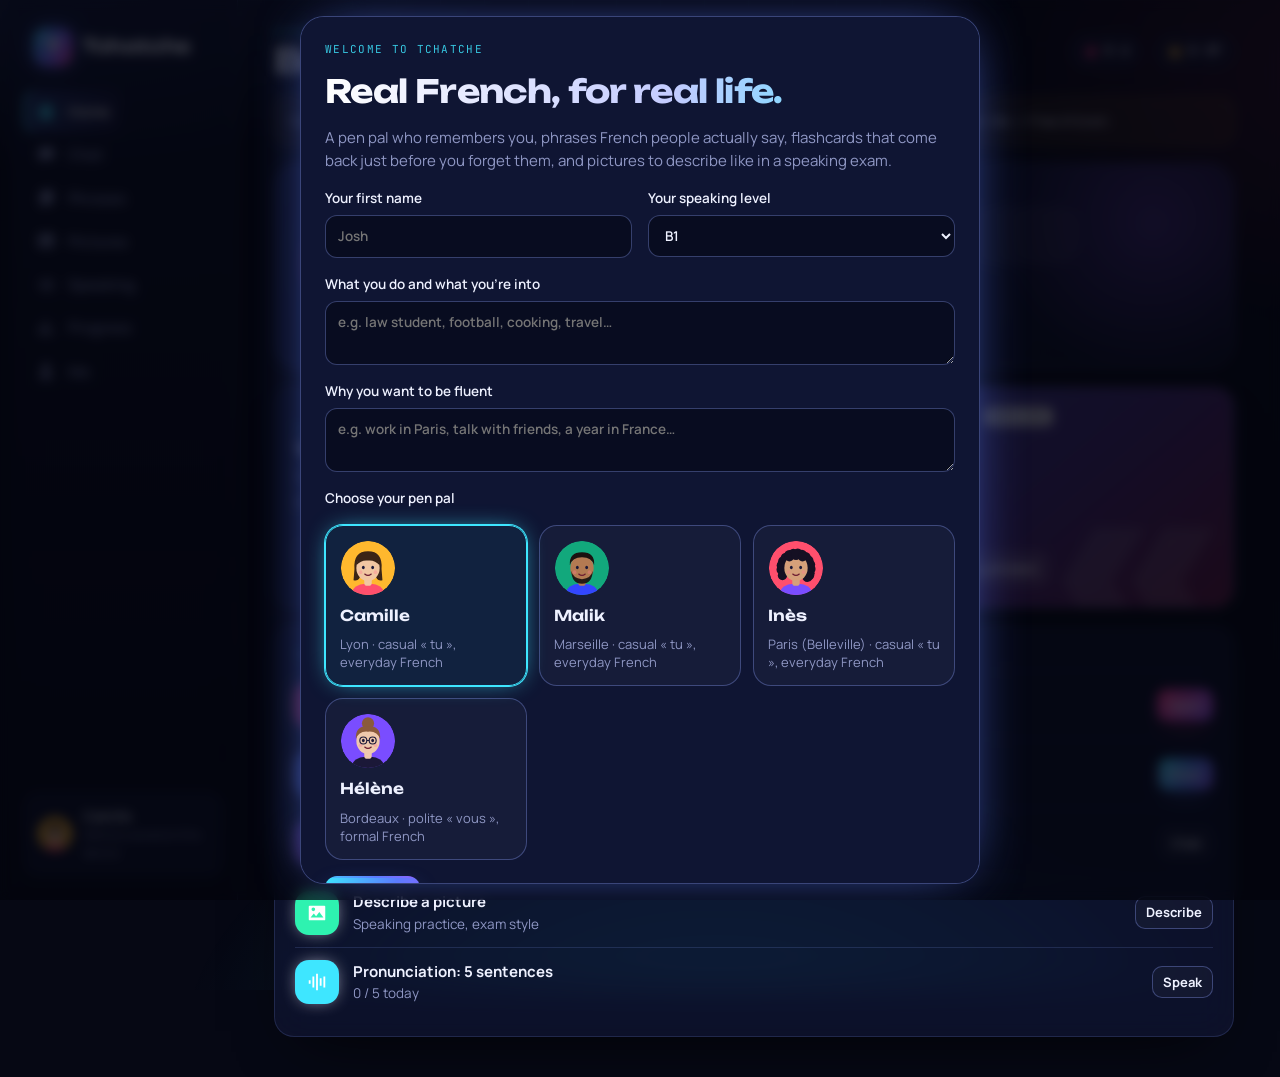
==== index.html @ 3b243fff "English interface (learning content stays French); provisional offline corrections, re-checked onlin" ====
<!doctype html>
<html lang="fr">
<head>
<meta charset="utf-8">
<meta name="viewport" content="width=device-width,initial-scale=1,viewport-fit=cover">
<meta name="theme-color" content="#060814">
<meta name="apple-mobile-web-app-capable" content="yes">
<meta name="mobile-web-app-capable" content="yes">
<meta name="apple-mobile-web-app-status-bar-style" content="black-translucent">
<meta name="apple-mobile-web-app-title" content="Tchatche">
<link rel="manifest" href="manifest.webmanifest">
<link rel="icon" href="icon-192.png">
<link rel="apple-touch-icon" href="apple-touch-icon.png">
<style>html{color-scheme:dark}:root{padding-top:env(safe-area-inset-top,0px);padding-bottom:env(safe-area-inset-bottom,0px)}body{margin:0;font:14px system-ui,sans-serif}img{max-width:100%}[hidden]{display:none!important}</style>
<script>window.TCH_OFFLINE=true;window.TCH_HOSTED=true;</script>
</head>
<body>
<title>Tchatche</title>
<meta name="claude:viewport-fit-sides" content="cover">
<link rel="preconnect" href="https://fonts.googleapis.com">
<link rel="preconnect" href="https://fonts.gstatic.com" crossorigin>
<link rel="stylesheet" href="https://fonts.googleapis.com/css2?family=Unbounded:wght@500;600;700;800&family=Manrope:wght@400;500;600;700;800&family=JetBrains+Mono:wght@400;500&display=swap">
<style>
/* Layout: app shell of glass HUD panels floating over a live aurora + grid backdrop. Rail on desktop, tab bar on phones. Deliberately single-theme: a night console. */
:root{
  color-scheme:dark;
  --bg:#060814; --surface:rgba(18,24,54,.62); --surface-solid:#0f1533; --surface-2:rgba(120,140,255,.10);
  --ink:#eef1ff; --muted:#8f97c4; --line:rgba(140,160,255,.16); --line-strong:rgba(140,160,255,.34);
  --cyan:#3ee6ff; --blue:#5b7cff; --violet:#9b5cff; --rose:#ff3d8b; --sun:#ffc24a; --mint:#2ef2b0;
  --on-accent:#ffffff; --good:#2ef2b0; --warn:#ffc24a; --bad:#ff5a83;
  --grad:linear-gradient(120deg,#3ee6ff,#5b7cff 38%,#9b5cff 68%,#ff3d8b);
  --shadow:0 24px 60px -30px rgba(0,0,0,.9);
  --f-display:"Unbounded","Avenir Next","Segoe UI",system-ui,sans-serif;
  --f-body:"Manrope",system-ui,-apple-system,"Segoe UI",sans-serif;
  --f-mono:"JetBrains Mono",ui-monospace,Menlo,Consolas,monospace;
  --r:20px;
}
[hidden]{display:none!important}
html,body{height:100%}
body{background:var(--bg);color:var(--ink);font-family:var(--f-body);font-size:15px;line-height:1.55}
body::before{content:"";position:fixed;inset:-10%;z-index:0;pointer-events:none;background:
  radial-gradient(45% 35% at 12% 0%,rgba(91,124,255,.30),transparent 70%),
  radial-gradient(40% 35% at 100% 15%,rgba(255,61,139,.20),transparent 70%),
  radial-gradient(50% 40% at 55% 105%,rgba(62,230,255,.16),transparent 70%);animation:aurora 22s ease-in-out infinite alternate}
body::after{content:"";position:fixed;inset:0;z-index:0;pointer-events:none;
  background-image:linear-gradient(rgba(140,160,255,.055) 1px,transparent 1px),linear-gradient(90deg,rgba(140,160,255,.055) 1px,transparent 1px);
  background-size:44px 44px;-webkit-mask-image:radial-gradient(ellipse at 50% 0%,#000 25%,transparent 75%);mask-image:radial-gradient(ellipse at 50% 0%,#000 25%,transparent 75%)}
@keyframes aurora{0%{transform:translate3d(0,0,0) scale(1)}100%{transform:translate3d(-3%,2%,0) scale(1.08)}}
*{box-sizing:border-box}
::selection{background:rgba(62,230,255,.35);color:#fff}
button,input,textarea,select{font:inherit;color:inherit}
button{cursor:pointer}
:focus-visible{outline:2px solid var(--cyan);outline-offset:2px;border-radius:8px}
h1,h2,h3{font-family:var(--f-display);line-height:1.12;text-wrap:balance;margin:0;letter-spacing:-.02em}
h1{font-size:clamp(24px,3.6vw,34px);font-weight:700;background:linear-gradient(92deg,#ffffff,#c3cbff 55%,var(--cyan));-webkit-background-clip:text;background-clip:text;color:transparent}
h2{font-size:18px;font-weight:600}
h3{font-size:15px;font-weight:600}
p{margin:0}
.eyebrow{font-family:var(--f-mono);font-size:11px;letter-spacing:.12em;text-transform:uppercase;color:var(--cyan);opacity:.85}
.mono{font-family:var(--f-mono)}
.muted{color:var(--muted)}
.num{font-variant-numeric:tabular-nums}
.gradtext{background:var(--grad);-webkit-background-clip:text;background-clip:text;color:transparent}

/* shell */
.app{position:relative;z-index:1;display:grid;grid-template-columns:228px minmax(0,1fr);min-height:100%;max-width:1260px;margin:0 auto}
.rail{position:sticky;top:0;height:100vh;padding:24px 14px;display:flex;flex-direction:column;gap:4px;border-right:1px solid var(--line);background:linear-gradient(180deg,rgba(15,21,51,.55),rgba(6,8,20,.2));backdrop-filter:blur(14px);-webkit-backdrop-filter:blur(14px)}
.logo{display:flex;align-items:center;gap:10px;padding:4px 10px 20px}
.logo-mark{width:38px;height:38px;border-radius:12px;background:var(--grad);display:grid;place-items:center;box-shadow:0 0 24px -4px rgba(91,124,255,.9)}
.logo-mark span{font-family:var(--f-display);font-weight:800;color:#fff;font-size:18px}
.logo b{font-family:var(--f-display);font-weight:700;font-size:19px;letter-spacing:-.02em}
.nav-btn{display:flex;align-items:center;gap:12px;padding:10px 12px;border-radius:12px;border:0;background:none;text-align:left;font-weight:600;color:var(--muted);transition:background .15s,color .15s}
.nav-btn svg{width:20px;height:20px;fill:currentColor;flex:none}
.nav-btn:hover{background:var(--surface-2);color:var(--ink)}
.nav-btn[aria-current="page"]{background:linear-gradient(90deg,rgba(91,124,255,.28),rgba(155,92,255,.06));color:#fff;box-shadow:inset 2px 0 0 var(--cyan)}
.nav-btn[aria-current="page"] svg{fill:var(--cyan);filter:drop-shadow(0 0 6px rgba(62,230,255,.7))}
.nav-btn .badge{margin-left:auto;font-family:var(--f-mono);font-size:11px;background:var(--rose);color:#fff;border-radius:99px;padding:1px 7px;box-shadow:0 0 12px rgba(255,61,139,.7)}
.rail-foot{margin-top:auto;padding:12px;border-radius:14px;background:var(--surface);border:1px solid var(--line);font-size:13px}
main{min-width:0;padding-block:24px 40px;padding-left:max(16px,env(safe-area-inset-left,0px));padding-right:max(16px,env(safe-area-inset-right,0px))}
@media (min-width:861px){main{padding-left:36px;padding-right:36px}}
.view{display:flex;flex-direction:column;gap:18px;max-width:980px;margin:0 auto}
.topbar{display:flex;align-items:center;gap:10px;flex-wrap:wrap}
.topbar .grow{flex:1;min-width:0}
.pill{display:inline-flex;align-items:center;gap:6px;padding:6px 12px;border-radius:99px;background:var(--surface);border:1px solid var(--line);font-weight:700;font-size:13px;font-family:var(--f-mono)}
.pill svg{width:16px;height:16px}
.pill.flame svg{fill:var(--rose);filter:drop-shadow(0 0 5px rgba(255,61,139,.8))} .pill.xp svg{fill:var(--sun);filter:drop-shadow(0 0 5px rgba(255,194,74,.8))}
.tabbar{display:none}
@media (max-width:860px){
  .app{grid-template-columns:minmax(0,1fr)}
  .rail{display:none}
  main{padding-bottom:calc(96px + env(safe-area-inset-bottom,0px))}
  .tabbar{display:flex;position:fixed;left:0;right:0;bottom:0;z-index:20;background:rgba(10,14,36,.88);backdrop-filter:blur(16px);-webkit-backdrop-filter:blur(16px);border-top:1px solid var(--line);
    padding:6px max(4px,env(safe-area-inset-right,0px)) calc(6px + env(safe-area-inset-bottom,0px)) max(4px,env(safe-area-inset-left,0px));justify-content:space-around}
  .tabbar .nav-btn{flex-direction:column;gap:2px;font-size:10px;padding:6px 2px;flex:1;align-items:center;position:relative;min-width:0}
  .tabbar .nav-btn span:not(.badge){white-space:nowrap;overflow:hidden;text-overflow:ellipsis;max-width:100%}
  .tabbar .nav-btn[aria-current="page"]{background:none;box-shadow:none;color:var(--cyan)}
  .tabbar .nav-btn .badge{position:absolute;top:0;right:12%;margin:0}
}

/* generic */
.card{background:var(--surface);backdrop-filter:blur(18px) saturate(140%);-webkit-backdrop-filter:blur(18px) saturate(140%);border:1px solid var(--line);border-radius:var(--r);padding:20px;box-shadow:var(--shadow),inset 0 1px 0 rgba(255,255,255,.05)}
.row{display:flex;gap:12px;align-items:center;flex-wrap:wrap}
.stack{display:flex;flex-direction:column;gap:12px}
.grid2{display:grid;grid-template-columns:repeat(auto-fit,minmax(min(100%,300px),1fr));gap:16px}
.btn{display:inline-flex;align-items:center;justify-content:center;gap:8px;border-radius:12px;border:1px solid var(--line-strong);background:rgba(255,255,255,.03);padding:9px 16px;font-weight:700;transition:transform .12s ease,background .2s,box-shadow .2s,background-position .4s}
.btn:hover{background:var(--surface-2);box-shadow:0 0 0 1px rgba(62,230,255,.25),0 0 18px -6px rgba(62,230,255,.6)}
.btn:active{transform:translateY(1px)}
.btn svg{width:18px;height:18px;fill:currentColor}
.btn.primary{background:var(--grad);background-size:180% 100%;border-color:transparent;color:#fff;box-shadow:0 8px 26px -10px rgba(91,124,255,.9)}
.btn.primary:hover{background:var(--grad);background-size:180% 100%;background-position:100% 0;box-shadow:0 8px 30px -8px rgba(155,92,255,.9)}
.btn.rose{background:linear-gradient(120deg,var(--rose),var(--violet));border-color:transparent;color:#fff;box-shadow:0 8px 26px -10px rgba(255,61,139,.9)}
.btn.ghost{border-color:transparent;background:transparent}
.btn.sm{padding:5px 10px;font-size:13px;border-radius:10px}
.btn:disabled{opacity:.5;cursor:not-allowed;transform:none}
.iconbtn{width:40px;height:40px;border-radius:12px;border:1px solid var(--line-strong);background:rgba(255,255,255,.03);display:grid;place-items:center;flex:none;transition:box-shadow .2s,background .2s}
.iconbtn svg{width:20px;height:20px;fill:currentColor}
.iconbtn:hover{background:var(--surface-2);box-shadow:0 0 16px -6px rgba(62,230,255,.8)}
.iconbtn.rec,.mic-big.rec{background:var(--rose);border-color:var(--rose);color:#fff;animation:pulse 1.2s infinite}
.iconbtn.send{background:var(--grad);border:0;color:#fff}
@keyframes pulse{50%{box-shadow:0 0 0 10px rgba(255,61,139,.18),0 0 30px rgba(255,61,139,.6)}}
input[type=text],input[type=search],textarea,select{width:100%;border:1px solid var(--line-strong);background:rgba(4,6,18,.55);border-radius:12px;padding:10px 12px;outline:none}
input:focus,textarea:focus,select:focus{border-color:var(--cyan);box-shadow:0 0 0 3px rgba(62,230,255,.15)}
select option{background:var(--surface-solid)}
input[type=range]{accent-color:var(--cyan)}
input[type=checkbox]{accent-color:var(--cyan);width:17px;height:17px}
textarea{resize:vertical;min-height:48px}
label.f{display:flex;flex-direction:column;gap:6px;font-weight:600;font-size:13.5px}
.chip{display:inline-flex;align-items:center;gap:6px;border:1px solid var(--line-strong);background:rgba(255,255,255,.03);border-radius:99px;padding:5px 12px;font-size:13px;font-weight:600}
.chip:hover{border-color:var(--cyan)}
.chip[aria-pressed="true"]{background:linear-gradient(120deg,rgba(62,230,255,.22),rgba(155,92,255,.22));border-color:var(--cyan);color:#fff;box-shadow:0 0 14px -6px rgba(62,230,255,.9)}
.chips{display:flex;flex-wrap:wrap;gap:8px}
.reg{font-family:var(--f-mono);font-size:10px;text-transform:uppercase;letter-spacing:.08em;padding:2px 7px;border-radius:6px;white-space:nowrap;border:1px solid transparent}
.reg-familier{background:rgba(255,194,74,.14);color:#ffd88a;border-color:rgba(255,194,74,.3)}
.reg-argot{background:rgba(255,61,139,.14);color:#ff9cc3;border-color:rgba(255,61,139,.3)}
.reg-courant{background:rgba(62,230,255,.12);color:#9ff1ff;border-color:rgba(62,230,255,.28)}
.reg-soutenu{background:rgba(155,92,255,.16);color:#cdb3ff;border-color:rgba(155,92,255,.32)}
.toast{position:fixed;left:50%;transform:translateX(-50%);bottom:calc(90px + env(safe-area-inset-bottom,0px));z-index:60;background:var(--surface-solid);border:1px solid var(--line-strong);color:var(--ink);padding:10px 16px;border-radius:12px;font-weight:600;max-width:min(92vw,520px);box-shadow:0 0 30px -10px rgba(62,230,255,.6)}
@media (min-width:861px){.toast{bottom:28px}}
.banner{border-radius:14px;padding:12px 14px;background:rgba(255,194,74,.08);border:1px solid rgba(255,194,74,.32);font-size:14px}

/* avatar */
.av{display:inline-block;flex:none;position:relative}
.av svg{width:100%;height:100%;display:block}
.av .eyes{animation:blink 5.5s infinite;transform-box:fill-box;transform-origin:center}
.av .mouth-open{opacity:0;transform-box:fill-box;transform-origin:center}
.av.talking .mouth-open{animation:talk .2s infinite alternate}
.av.talking .mouth-closed{opacity:0}
.av.thinking .pupils{transform:translate(2px,-3px)}
.av .pupils{transition:transform .3s}
.av .think{opacity:0;transition:opacity .2s}
.av.thinking .think{opacity:1}
.av.thinking .think circle{animation:dots 1s infinite}
.av.thinking .think circle:nth-child(2){animation-delay:.15s}
.av.thinking .think circle:nth-child(3){animation-delay:.3s}
@keyframes blink{0%,95%,100%{transform:scaleY(1)}97%{transform:scaleY(.1)}}
@keyframes talk{from{opacity:1;transform:scaleY(.35)}to{opacity:1;transform:scaleY(1.15)}}
@keyframes dots{50%{transform:translateY(-3px)}}
@keyframes spin{to{transform:rotate(360deg)}}
.halo{position:relative;width:148px;height:148px;display:grid;place-items:center;flex:none}
.halo::before{content:"";position:absolute;inset:0;border-radius:50%;background:conic-gradient(from 0deg,#3ee6ff,#5b7cff,#9b5cff,#ff3d8b,#3ee6ff);animation:spin 7s linear infinite;
  -webkit-mask:radial-gradient(circle,transparent 63%,#000 64.5%,#000 67%,transparent 68%);mask:radial-gradient(circle,transparent 63%,#000 64.5%,#000 67%,transparent 68%);filter:drop-shadow(0 0 8px rgba(91,124,255,.9))}
.halo::after{content:"";position:absolute;inset:-14px;border-radius:50%;border:1px dashed rgba(62,230,255,.25);animation:spin 30s linear infinite reverse}
.halo .av{width:118px;height:118px}
.wave{position:absolute;bottom:-18px;left:50%;transform:translateX(-50%);display:flex;gap:3px;align-items:center;height:16px}
.wave i{display:block;width:3px;height:4px;border-radius:2px;background:var(--cyan);opacity:.5;transition:height .2s}
body.speaking .wave i{animation:eq .5s ease-in-out infinite alternate;opacity:1;box-shadow:0 0 6px var(--cyan)}
.wave i:nth-child(2){animation-delay:.1s!important}.wave i:nth-child(3){animation-delay:.25s!important}.wave i:nth-child(4){animation-delay:.05s!important}.wave i:nth-child(5){animation-delay:.3s!important}.wave i:nth-child(6){animation-delay:.15s!important}.wave i:nth-child(7){animation-delay:.2s!important}
@keyframes eq{from{height:3px}to{height:16px}}

/* home */
.hero{display:grid;grid-template-columns:auto minmax(0,1fr);gap:28px;align-items:center;padding:26px 26px 30px;border-radius:26px;background:linear-gradient(135deg,rgba(26,34,84,.75),rgba(14,18,44,.55));border:1px solid var(--line-strong);position:relative;overflow:hidden;backdrop-filter:blur(18px);-webkit-backdrop-filter:blur(18px)}
.hero::before{content:"";position:absolute;right:-80px;top:-100px;width:320px;height:320px;border-radius:50%;background:radial-gradient(circle,rgba(155,92,255,.35),transparent 70%);pointer-events:none}
.speech{position:relative;background:rgba(255,255,255,.05);border:1px solid var(--line);border-radius:18px;padding:14px 16px;font-size:16px;font-weight:500;max-width:60ch}
.hero-meta{display:flex;flex-direction:column;gap:14px;min-width:0;position:relative}
@media (max-width:560px){.hero{grid-template-columns:minmax(0,1fr);justify-items:center;text-align:left}.hero-meta{width:100%}}
.ring{width:118px;height:118px;flex:none;position:relative}
.ring svg{width:100%;height:100%;transform:rotate(-90deg);filter:drop-shadow(0 0 8px rgba(255,61,139,.55))}
.ring .lbl{position:absolute;inset:0;display:grid;place-items:center;text-align:center;font-family:var(--f-display);font-weight:700;font-size:22px;line-height:1}
.ring .lbl small{display:block;font-family:var(--f-mono);font-size:10px;font-weight:400;color:var(--muted);letter-spacing:.05em;margin-top:4px}
.task{display:grid;grid-template-columns:44px minmax(0,1fr) auto;gap:14px;align-items:center;padding:12px 0;border-top:1px solid var(--line)}
.task:first-of-type{border-top:0}
.task .ic{width:44px;height:44px;border-radius:14px;display:grid;place-items:center;box-shadow:0 0 18px -6px currentColor}
.task .ic svg{width:22px;height:22px;fill:#fff}
.task.done .ic{background:var(--good)!important}
.task .t{font-weight:700}
.task .s{font-size:13.5px;color:var(--muted)}
.week{display:flex;gap:8px}
.week .d{display:flex;flex-direction:column;align-items:center;gap:4px;font-family:var(--f-mono);font-size:11px;color:var(--muted)}
.week .d i{width:28px;height:28px;border-radius:9px;background:rgba(255,255,255,.04);display:block;border:1px solid var(--line)}
.week .d.on i{background:linear-gradient(135deg,var(--rose),var(--violet));border-color:transparent;box-shadow:0 0 12px -2px rgba(255,61,139,.8)}
.week .d.today i{outline:2px solid var(--cyan);outline-offset:2px}
.expr{position:relative;overflow:hidden;background:linear-gradient(140deg,rgba(91,124,255,.55),rgba(155,92,255,.42) 55%,rgba(255,61,139,.38));border-color:var(--line-strong)}
.expr .eyebrow{color:#fff;opacity:.75}
.expr .big{font-family:var(--f-display);font-weight:700;font-size:clamp(22px,3.4vw,30px);line-height:1.1}
.expr .btn{background:rgba(255,255,255,.12);border-color:rgba(255,255,255,.3);color:#fff}
.expr::after{content:"«";position:absolute;right:10px;bottom:-70px;font-family:var(--f-display);font-size:220px;font-weight:800;opacity:.12;line-height:1}

/* chat */
.chat-wrap{display:grid;grid-template-columns:minmax(0,1fr);grid-template-rows:auto minmax(0,1fr) auto;height:calc(100vh - 64px);min-height:520px;background:var(--surface);backdrop-filter:blur(18px);-webkit-backdrop-filter:blur(18px);border:1px solid var(--line-strong);border-radius:24px;overflow:hidden}
@media (max-width:860px){.chat-wrap{height:calc(100vh - 150px - env(safe-area-inset-bottom,0px));border-radius:18px}}
.chat-head{display:flex;align-items:center;gap:10px;padding:12px 14px;border-bottom:1px solid var(--line);flex-wrap:wrap;background:rgba(255,255,255,.02)}
.chat-head .av{width:46px;height:46px;border-radius:50%;box-shadow:0 0 0 2px var(--surface-solid),0 0 0 3.5px var(--cyan),0 0 18px -2px rgba(62,230,255,.8)}
.chat-head .who{flex:1;min-width:120px}
.chat-head .who b{font-family:var(--f-display);font-size:16px;font-weight:600}
.chat-head select{width:auto;padding:7px 10px;font-size:13px}
.status{font-size:12px;color:var(--muted);font-family:var(--f-mono)}
.status::before{content:"";display:inline-block;width:7px;height:7px;border-radius:50%;background:var(--good);margin-right:6px;box-shadow:0 0 8px var(--good)}
.msgs{overflow-y:auto;padding:18px 14px;display:flex;flex-direction:column;gap:14px}
.msg{display:flex;flex-direction:column;gap:6px;max-width:min(580px,88%);min-width:0}
.msg.u{align-self:flex-end;align-items:flex-end}
.bubble{padding:10px 14px;border-radius:18px;font-size:15.5px;white-space:pre-wrap;word-wrap:break-word;overflow-wrap:anywhere}
.msg.a .bubble{background:rgba(255,255,255,.06);border:1px solid var(--line);border-bottom-left-radius:6px}
.msg.u .bubble{background:linear-gradient(135deg,#4d6bff,#8a4dff);color:#fff;border-bottom-right-radius:6px;box-shadow:0 8px 24px -12px rgba(91,124,255,.9)}
.msg.meta .bubble{background:transparent;border:1px dashed var(--line-strong);color:var(--muted);font-size:13.5px;box-shadow:none}
.bubble .w{cursor:pointer;border-radius:4px;transition:background .15s}
.bubble .w:hover{background:rgba(62,230,255,.18);box-shadow:0 1px 0 var(--cyan)}
.msg .tools{display:flex;gap:4px;flex-wrap:wrap}
.msg .tools button{border:0;background:none;color:var(--muted);font-size:12px;font-weight:700;padding:3px 7px;border-radius:7px;display:inline-flex;gap:4px;align-items:center}
.msg .tools button:hover{background:var(--surface-2);color:var(--cyan)}
.msg .tools svg{width:13px;height:13px;fill:currentColor}
.msg .en{font-size:13.5px;color:#b8c0ec;font-style:italic;padding:6px 10px;border-left:2px solid var(--cyan);background:rgba(62,230,255,.05);border-radius:0 8px 8px 0}
.corr{background:rgba(255,90,131,.06);border:1px solid rgba(255,90,131,.35);border-radius:14px;padding:8px 12px;font-size:13.5px;display:flex;flex-direction:column;gap:6px;max-width:100%}
.corr s{color:var(--bad);text-decoration-thickness:2px}
.corr b{color:var(--good)}
.corr small{display:block;color:var(--muted);font-size:12.5px}
.okmark{font-size:12.5px;color:var(--good);font-weight:700}
.typing{display:inline-flex;gap:4px;padding:4px 0}
.typing i{width:7px;height:7px;border-radius:50%;background:var(--cyan);animation:dots 1s infinite}
.typing i:nth-child(2){animation-delay:.15s}.typing i:nth-child(3){animation-delay:.3s}
.composer{min-width:0;border-top:1px solid var(--line);padding:10px 12px;display:flex;flex-direction:column;gap:8px;background:rgba(255,255,255,.02)}
.composer .row{flex-wrap:nowrap;align-items:flex-end;gap:8px}
.composer textarea{min-height:44px;max-height:160px;resize:none}
.starters{display:flex;gap:8px;overflow-x:auto;padding-bottom:2px;scrollbar-width:none}
.starters .chip{flex:none}
.helper{border:1px solid var(--line-strong);border-radius:14px;padding:12px;display:flex;flex-direction:column;gap:10px;background:rgba(4,6,18,.5)}
.helper .answer{white-space:pre-wrap;font-size:14px;line-height:1.6}
.opt{display:flex;gap:10px;align-items:flex-start;justify-content:space-between;padding:8px 0;border-top:1px dashed var(--line)}
.opt:first-child{border-top:0}
.addchip{display:inline-flex;align-items:flex-start;gap:6px;border:1px solid rgba(255,194,74,.4);background:rgba(255,194,74,.07);border-radius:12px;padding:6px 10px;font-size:13px;text-align:left;max-width:100%}
.addchip span{color:var(--muted)}
.addchip.added{opacity:.5}

/* popover + selection */
.pop{position:fixed;z-index:55;width:min(340px,calc(100vw - 24px));background:var(--surface-solid);border:1px solid var(--line-strong);border-radius:16px;padding:14px;display:flex;flex-direction:column;gap:8px;box-shadow:0 0 0 1px rgba(62,230,255,.15),0 20px 50px -10px rgba(0,0,0,.8),0 0 40px -16px rgba(62,230,255,.8)}
.pop .pfr{font-family:var(--f-display);font-weight:600;font-size:17px}
.pop .pen{font-size:15px}
.selchip{position:fixed;z-index:56;display:inline-flex;align-items:center;gap:6px;padding:6px 12px;border-radius:99px;border:0;background:var(--grad);color:#fff;font-weight:700;font-size:13px;box-shadow:0 8px 24px -8px rgba(91,124,255,1)}
.selchip svg{width:15px;height:15px;fill:#fff}

/* call mode */
.call{position:fixed;inset:0;z-index:44;background:radial-gradient(circle at 50% 28%,#1b2366 0%,#0a0e2a 45%,#05060f 80%);display:flex;flex-direction:column;align-items:center;justify-content:center;gap:20px;overflow-y:auto;
  padding:calc(20px + env(safe-area-inset-top,0px)) max(16px,env(safe-area-inset-right,0px)) calc(20px + env(safe-area-inset-bottom,0px)) max(16px,env(safe-area-inset-left,0px))}
.call-top{position:absolute;top:calc(14px + env(safe-area-inset-top,0px));left:max(16px,env(safe-area-inset-left,0px));right:max(16px,env(safe-area-inset-right,0px));display:flex;justify-content:space-between;align-items:center;gap:10px}
.call .halo{width:230px;height:230px}
.call .halo .av{width:184px;height:184px}
.call .wave{bottom:-26px;height:22px}
.call .wave i{width:4px}
.call-text{max-width:600px;text-align:center;font-size:clamp(17px,2.6vw,21px);line-height:1.5;margin-top:18px;min-height:3em}
.call .en{max-width:600px;text-align:center;color:#b8c0ec;font-style:italic}
.call-in{display:flex;gap:10px;align-items:center;width:min(600px,100%)}
.call-in textarea{min-height:52px}
.mic-big{width:68px;height:68px;border-radius:50%;border:0;background:var(--grad);color:#fff;display:grid;place-items:center;flex:none;box-shadow:0 0 30px -6px rgba(91,124,255,1)}
.mic-big svg{width:30px;height:30px;fill:#fff}

/* phrases */
.stage{min-height:340px;display:flex;flex-direction:column;gap:18px;position:relative}
.stage .progress{height:6px;border-radius:99px;background:rgba(255,255,255,.06);overflow:hidden}
.stage .progress i{display:block;height:100%;background:var(--grad);border-radius:inherit;transition:width .3s;box-shadow:0 0 12px rgba(62,230,255,.8)}
.prompt-big{font-family:var(--f-display);font-weight:600;font-size:clamp(22px,3.6vw,32px);line-height:1.2;text-wrap:balance}
.prompt-sub{font-size:16px;color:var(--muted)}
.answer-row{display:flex;gap:8px}
.answer-row input{font-size:18px;padding:12px 14px}
.verdict{border-radius:16px;padding:14px 16px;display:flex;flex-direction:column;gap:6px;border:1px solid var(--line)}
.verdict.good{background:rgba(46,242,176,.08);border-color:rgba(46,242,176,.35)}
.verdict.mid{background:rgba(255,194,74,.08);border-color:rgba(255,194,74,.35)}
.verdict.bad{background:rgba(255,90,131,.08);border-color:rgba(255,90,131,.35)}
.grades{display:grid;grid-template-columns:repeat(4,minmax(0,1fr));gap:8px}
.grades .btn{flex-direction:column;gap:0;padding:8px 6px;font-size:14px}
.grades .btn small{font-family:var(--f-mono);font-weight:400;font-size:10.5px;color:var(--muted)}
.grades .btn.sugg{border-color:var(--cyan);box-shadow:0 0 0 1px var(--cyan) inset,0 0 18px -6px var(--cyan)}
.g0{color:var(--bad)}.g1{color:var(--warn)}.g2{color:var(--good)}.g3{color:var(--cyan)}
.bank-list{display:flex;flex-direction:column}
.bank-item{display:grid;grid-template-columns:auto minmax(0,1fr) auto auto;gap:12px;align-items:center;padding:10px 0;border-top:1px solid var(--line)}
.bank-item .fr{font-weight:700}
.bank-item .en{font-size:13.5px;color:var(--muted)}
.meter{width:54px;height:6px;border-radius:99px;background:rgba(255,255,255,.07);overflow:hidden}
.meter i{display:block;height:100%;background:var(--mint);box-shadow:0 0 8px var(--mint)}
.meter.weak i{background:var(--rose);box-shadow:0 0 8px var(--rose)}
.statline{display:grid;grid-template-columns:repeat(auto-fit,minmax(130px,1fr));gap:10px}
.stat{padding:14px;border-radius:16px;background:var(--surface);border:1px solid var(--line);position:relative;overflow:hidden}
.stat::after{content:"";position:absolute;left:14px;right:14px;top:0;height:1px;background:var(--grad);opacity:.6}
.stat b{display:block;font-family:var(--f-display);font-size:22px;font-weight:700;line-height:1.15;font-variant-numeric:tabular-nums}
.stat span{font-size:12px;color:var(--muted)}

/* pictures */
.scene-pick{display:flex;gap:10px;overflow-x:auto;padding:2px 2px 6px}
.scene-pick button{flex:none;width:118px;border:1px solid var(--line-strong);border-radius:14px;padding:0;overflow:hidden;background:var(--surface-solid);text-align:left}
.scene-pick button[aria-pressed="true"]{border-color:var(--cyan);box-shadow:0 0 0 1px var(--cyan),0 0 18px -4px var(--cyan)}
.scene-pick button svg,.scene-pick button img{display:block;width:100%;height:74px;object-fit:cover}
.scene-pick button span{display:block;padding:4px 8px;font-size:12px;font-weight:700;white-space:nowrap;overflow:hidden;text-overflow:ellipsis}
.scene-box{border-radius:20px;overflow:hidden;border:1px solid var(--line-strong);background:var(--surface-solid);position:relative;max-width:100%;box-shadow:0 0 40px -20px rgba(91,124,255,.9)}
.scene-box svg,.scene-box img{display:block;width:100%;height:auto;max-height:440px;object-fit:contain}
.timer{position:absolute;top:12px;right:12px;background:rgba(6,8,20,.85);border:1px solid var(--cyan);color:var(--cyan);font-family:var(--f-mono);font-weight:500;padding:6px 12px;border-radius:99px;font-size:15px;box-shadow:0 0 14px -4px var(--cyan)}
.timer.prep{border-color:var(--sun);color:var(--sun)}
.timer.over{border-color:var(--rose);color:#fff;background:var(--rose)}
.score{width:110px;height:110px;border-radius:50%;display:grid;place-items:center;background:conic-gradient(var(--cyan),var(--violet) calc(var(--p)*1%),rgba(255,255,255,.07) 0);flex:none;box-shadow:0 0 30px -10px var(--cyan)}
.score div{width:88px;height:88px;border-radius:50%;background:var(--surface-solid);display:grid;place-items:center;text-align:center;font-family:var(--f-display);font-weight:700;font-size:24px;line-height:1}
.score small{display:block;font-size:10.5px;color:var(--muted);font-family:var(--f-mono);font-weight:400;margin-top:3px}
.crit{display:grid;grid-template-columns:110px minmax(0,1fr) 34px;gap:10px;align-items:center;font-size:13.5px}
.bar{height:7px;border-radius:99px;background:rgba(255,255,255,.07);overflow:hidden}
.bar i{display:block;height:100%;background:var(--grad);border-radius:inherit}
.model{background:rgba(255,255,255,.04);border:1px solid var(--line);border-radius:14px;padding:14px;font-size:15px;line-height:1.65}

/* pronunciation */
.target{font-family:var(--f-display);font-weight:500;font-size:clamp(20px,3.4vw,30px);line-height:1.4;text-wrap:balance}
.target .w{transition:color .3s,text-shadow .3s}
.target .w.ok{color:var(--good);text-shadow:0 0 14px rgba(46,242,176,.5)}
.target .w.miss{color:var(--bad);text-decoration:underline wavy rgba(255,90,131,.8);text-underline-offset:6px}
.ipa{font-family:var(--f-mono);color:var(--cyan);font-size:15px;letter-spacing:.02em}
.rec-zone{display:flex;gap:16px;align-items:center}
.rec-zone textarea{flex:1}

/* stats */
.chart{width:100%;height:auto;display:block}
.heat{display:grid;grid-auto-flow:column;grid-template-rows:repeat(7,12px);gap:3px;overflow-x:auto}
.heat i{width:12px;height:12px;border-radius:3px;background:rgba(255,255,255,.05);display:block}
.err-row{display:grid;grid-template-columns:150px minmax(0,1fr) 30px;gap:10px;align-items:center;font-size:13.5px}
.err-row .bar i{background:linear-gradient(90deg,var(--violet),var(--rose))}

/* me */
.mem{display:flex;gap:10px;align-items:flex-start;padding:8px 0;border-top:1px solid var(--line)}
.mem p{flex:1;min-width:0}
.pals{display:grid;grid-template-columns:repeat(auto-fit,minmax(min(100%,200px),1fr));gap:12px}
.pal{border:1px solid var(--line-strong);border-radius:18px;padding:14px;background:rgba(255,255,255,.03);text-align:left;display:flex;flex-direction:column;gap:8px}
.pal[aria-pressed="true"]{border-color:var(--cyan);box-shadow:0 0 0 1px var(--cyan),0 0 24px -8px var(--cyan);background:rgba(62,230,255,.06)}
.pal .av{width:64px;height:64px}
.pal b{font-family:var(--f-display);font-size:15px;font-weight:600}
.pal small{color:var(--muted);font-size:13px;line-height:1.4}

/* modal */
.overlay{position:fixed;inset:0;z-index:50;background:rgba(3,4,12,.75);backdrop-filter:blur(6px);-webkit-backdrop-filter:blur(6px);display:grid;place-items:center;padding:16px;overflow-y:auto}
.modal{background:var(--surface-solid);border:1px solid var(--line-strong);border-radius:24px;padding:24px;max-width:680px;width:100%;display:flex;flex-direction:column;gap:16px;max-height:calc(100vh - 32px);overflow-y:auto;box-shadow:0 0 60px -20px rgba(91,124,255,.9)}

.chip svg{width:13px;height:13px;fill:currentColor}
@media (prefers-reduced-motion:reduce){*,body::before{animation:none!important;transition:none!important}}
</style>

<div class="app">
  <nav class="rail" aria-label="Navigation">
    <div class="logo"><div class="logo-mark"><span>T</span></div><b>Tchatche</b></div>
    <div id="navRail"></div>
    <div class="rail-foot" id="railFoot"><span class="muted">Loading…</span></div>
  </nav>
  <main>
    <section class="view" id="v-home" data-view="home"></section>
    <section class="view" id="v-chat" data-view="chat" hidden></section>
    <section class="view" id="v-phrases" data-view="phrases" hidden></section>
    <section class="view" id="v-images" data-view="images" hidden></section>
    <section class="view" id="v-oral" data-view="oral" hidden></section>
    <section class="view" id="v-progres" data-view="progres" hidden></section>
    <section class="view" id="v-moi" data-view="moi" hidden></section>
  </main>
</div>
<nav class="tabbar" id="navTab" aria-label="Navigation"></nav>
<div class="toast" id="toast" hidden></div>
<div class="call" id="call" hidden></div>
<div class="pop" id="pop" hidden></div>
<button class="selchip" id="selchip" hidden></button>
<div class="overlay" id="overlay" hidden><div class="modal" id="modal"></div></div>

<script>
"use strict";
/* offline: this same code also runs as a downloaded file (TCH_OFFLINE) */
const OFFLINE=!!window.TCH_OFFLINE, HOSTED=!!window.TCH_HOSTED;
let gem=false;
const PRISTINE=(()=>{ try{ return { css:[...document.querySelectorAll("style")].map(x=>x.textContent).join("\n"), app:document.querySelector(".app").outerHTML,
  rest:["navTab","toast","call","pop","selchip","overlay"].map(id=>{ const e=document.getElementById(id); return e?e.outerHTML:""; }).join("\n"),
  js:document.currentScript?document.currentScript.textContent:"" }; }catch(e){ return null; } })();
let netOK=navigator.onLine!==false, offlineSince=0, dlOK=false;
/* ---------------- icons ---------------- */
const I = {
  home:'<svg viewBox="0 0 24 24"><path d="M12 3l9 8h-3v9h-5v-6h-2v6H6v-9H3z"/></svg>',
  chat:'<svg viewBox="0 0 24 24"><path d="M4 4h16a1 1 0 0 1 1 1v10a1 1 0 0 1-1 1H9l-5 4V5a1 1 0 0 1 1-1z"/></svg>',
  cards:'<svg viewBox="0 0 24 24"><path d="M8 3h11a1 1 0 0 1 1 1v13a1 1 0 0 1-1 1H8a1 1 0 0 1-1-1V4a1 1 0 0 1 1-1zM4 7h1.5v13H16v1.5H5A1 1 0 0 1 4 20.5z"/></svg>',
  image:'<svg viewBox="0 0 24 24"><path d="M4 4h16a1 1 0 0 1 1 1v14a1 1 0 0 1-1 1H4a1 1 0 0 1-1-1V5a1 1 0 0 1 1-1zm1 13h14l-4.5-6-3.5 4.5-2.5-3zM8 10a2 2 0 1 0 0-4 2 2 0 0 0 0 4z"/></svg>',
  chart:'<svg viewBox="0 0 24 24"><path d="M4 20V11h3.5v9zm6.25 0V4h3.5v16zm6.25 0v-6H20v6z"/></svg>',
  user:'<svg viewBox="0 0 24 24"><path d="M12 12a4.5 4.5 0 1 0 0-9 4.5 4.5 0 0 0 0 9zm-8 9c0-4.4 3.6-7 8-7s8 2.6 8 7z"/></svg>',
  play:'<svg viewBox="0 0 24 24"><path d="M7 4.5v15l12.5-7.5z"/></svg>',
  mic:'<svg viewBox="0 0 24 24"><path d="M12 14.5a3.5 3.5 0 0 0 3.5-3.5V5a3.5 3.5 0 0 0-7 0v6a3.5 3.5 0 0 0 3.5 3.5zm6-3.5a6 6 0 0 1-12 0H4.2a7.8 7.8 0 0 0 6.9 7.7V22h1.8v-3.3a7.8 7.8 0 0 0 6.9-7.7z"/></svg>',
  send:'<svg viewBox="0 0 24 24"><path d="M3 20.5l18.5-8.5L3 3.5v6.6l12.5 1.9L3 13.9z"/></svg>',
  flame:'<svg viewBox="0 0 24 24"><path d="M12.5 2s5.5 4.6 5.5 10.5a6 6 0 0 1-12 0c0-2.4 1.1-4.4 2.3-5.6.1 2 1.1 3.4 2.3 3.6C10.7 7.3 12.5 4.7 12.5 2z"/></svg>',
  star:'<svg viewBox="0 0 24 24"><path d="M12 2l2.6 6.9H22l-6 4.6 2.3 7.5L12 16.6 5.7 21 8 13.5 2 8.9h7.4z"/></svg>',
  mail:'<svg viewBox="0 0 24 24"><path d="M3 5h18a1 1 0 0 1 1 1v12a1 1 0 0 1-1 1H3a1 1 0 0 1-1-1V6a1 1 0 0 1 1-1zm1 2.2V17h16V7.2l-8 5.3z"/></svg>',
  bulb:'<svg viewBox="0 0 24 24"><path d="M12 2a7 7 0 0 0-4 12.7V17h8v-2.3A7 7 0 0 0 12 2zM9 19h6v1.5a1.5 1.5 0 0 1-1.5 1.5h-3A1.5 1.5 0 0 1 9 20.5z"/></svg>',
  plus:'<svg viewBox="0 0 24 24"><path d="M11 5h2v6h6v2h-6v6h-2v-6H5v-2h6z"/></svg>',
  x:'<svg viewBox="0 0 24 24"><path d="M6.4 5L12 10.6 17.6 5 19 6.4 13.4 12l5.6 5.6-1.4 1.4-5.6-5.6L6.4 19 5 17.6l5.6-5.6L5 6.4z"/></svg>',
  speaker:'<svg viewBox="0 0 24 24"><path d="M4 9h4l5-4v14l-5-4H4zm12.5-2.5a7 7 0 0 1 0 11l-1.3-1.4a5 5 0 0 0 0-8.2z"/></svg>',
  mute:'<svg viewBox="0 0 24 24"><path d="M4 9h4l5-4v14l-5-4H4zm11.6.4L17 8l2 2 2-2 1.4 1.4-2 2 2 2-1.4 1.4-2-2-2 2-1.4-1.4 2-2z"/></svg>',
  wave:'<svg viewBox="0 0 24 24"><path d="M3 10h2v4H3zm4-4h2v12H7zm4-3h2v18h-2zm4 5h2v8h-2zm4-2h2v12h-2z"/></svg>',
  phone:'<svg viewBox="0 0 24 24"><path d="M6.6 10.8a15 15 0 0 0 6.6 6.6l2.2-2.2c.3-.3.7-.4 1-.2 1.1.4 2.3.6 3.6.6.6 0 1 .4 1 1V20c0 .6-.4 1-1 1A17 17 0 0 1 3 4c0-.6.4-1 1-1h3.5c.6 0 1 .4 1 1 0 1.3.2 2.5.6 3.6.1.3 0 .7-.2 1z"/></svg>',
  globe:'<svg viewBox="0 0 24 24"><path d="M12.9 15.1l-2.5-2.5A17 17 0 0 0 14 6h3V4h-7V2H8v2H1v2h11.2A15.6 15.6 0 0 1 9 11.4 15.5 15.5 0 0 1 6.7 8h-2a17.6 17.6 0 0 0 2.9 4.5l-5.1 5L4 19l5-5 3.1 3.1zM18.5 10h-2L12 22h2l1.1-3h4.8l1.1 3h2zm-2.6 7l1.6-4.3 1.6 4.3z"/></svg>',
  dice:'<svg viewBox="0 0 24 24"><path d="M5 3h14a2 2 0 0 1 2 2v14a2 2 0 0 1-2 2H5a2 2 0 0 1-2-2V5a2 2 0 0 1 2-2zm3 3.5a1.5 1.5 0 1 0 0 3 1.5 1.5 0 0 0 0-3zm8 8a1.5 1.5 0 1 0 0 3 1.5 1.5 0 0 0 0-3zm-4-4a1.5 1.5 0 1 0 0 3 1.5 1.5 0 0 0 0-3z"/></svg>'
};
const VIEWS = [
  {id:'home', label:'Home', icon:I.home},
  {id:'chat', label:'Chat', icon:I.chat},
  {id:'phrases', label:'Phrases', icon:I.cards},
  {id:'images', label:'Pictures', icon:I.image},
  {id:'oral', label:'Speaking', icon:I.wave},
  {id:'progres', label:'Progress', icon:I.chart},
  {id:'moi', label:'Me', icon:I.user}
];

/* ---------------- pen pals ---------------- */
const PALS = {
  camille:{name:"Camille", age:27, city:"Lyon", job:"illustratrice freelance", fem:true,
    bio:"Fan de ciné, de vélo et des bouchons lyonnais. Te charrie gentiment.",
    style:"warm, curious, teases gently; naturally uses casual words like « grave », « trop », « ouf », « j'avoue », « du coup », « carrément »",
    skin:"#f1c6a2", hair:"#3b2416", hairStyle:"bob", top:"#ff4f6d", bg:"#ffb82e", tu:true},
  malik:{name:"Malik", age:30, city:"Marseille", job:"chef dans un petit resto du Panier", fem:false,
    bio:"Supporter de l'OM, cuisine, la mer, blagues pourries. Très chaleureux.",
    style:"big-hearted, funny, Marseille flavour: « fada », « peuchère », « une dinguerie », « tranquille », « wesh » with friends; loves food talk",
    skin:"#b37a52", hair:"#1a1210", hairStyle:"short", top:"#3346ff", bg:"#12a87c", tu:true},
  ines:{name:"Inès", age:24, city:"Paris (Belleville)", job:"étudiante en master de socio, serveuse le week-end", fem:true,
    bio:"Rap français, expos, débats engagés. Parle beaucoup en verlan.",
    style:"quick, ironic, opinionated; lots of current Parisian slang and verlan (« chelou », « relou », « vénère », « ouf », « le seum », « en vrai », « de ouf »)",
    skin:"#d6a07a", hair:"#151023", hairStyle:"curly", top:"#7a4dff", bg:"#ff4f6d", tu:true},
  helene:{name:"Hélène", age:46, city:"Bordeaux", job:"prof de lettres et examinatrice d'oral", fem:true,
    bio:"Élégante et exigeante. Parfaite pour le registre soutenu et le vouvoiement.",
    style:"polished, kind, precise; standard and formal French; uses vouvoiement; gently pushes for richer structures (subjonctif, connecteurs logiques)",
    skin:"#efc9ad", hair:"#8a5a3c", hairStyle:"bun", top:"#1b1838", bg:"#7a4dff", tu:false}
};

/* ---------------- seed phrase bank: [fr, en, register, example, note] ---------------- */
const SEED = [
["Grave !","Totally! / For sure!","familier","— Tu viens ce soir ? — Grave !","An enthusiastic yes. Also an intensifier: « c'est grave bien »."],
["C'est chaud.","That's tricky / That's a lot.","familier","Finir tout ça pour demain, c'est chaud.","Something difficult or risky. Not the same as « je suis chaud » (I'm up for it)."],
["Je suis chaud(e) !","I'm up for it!","familier","Un ciné ce soir ? Je suis chaud !","Enthusiastic agreement to a plan."],
["Ça me saoule.","It's doing my head in.","familier","Ce bruit me saoule depuis ce matin.","Also spelled « soûle ». Something annoying or tiring you."],
["J'avoue.","True / Fair enough.","familier","— Ce film était trop long. — J'avoue.","Very common agreement filler, especially with younger speakers."],
["Ça marche !","Sounds good! / Deal!","courant","— On se retrouve à 20 h ? — Ça marche !","Universal: fine in shops, with friends and colleagues."],
["T'inquiète.","Don't worry about it / No problem.","familier","— Merci pour le coup de main ! — T'inquiète.","Short for « ne t'inquiète pas ». Works as 'no problem'."],
["J'ai la flemme.","I can't be bothered.","familier","J'ai la flemme de faire la vaisselle.","Avoir la flemme de + infinitive."],
["Ça te dit de… ?","Do you fancy…?","courant","Ça te dit d'aller boire un verre après le boulot ?","Perfect for invitations. + de + infinitive."],
["Boire un coup","to grab a drink","familier","On va boire un coup en terrasse ?","More casual than « boire un verre »."],
["Kiffer","to love / be really into","familier","Je kiffe trop cette chanson.","From Arabic. Also + infinitive: « je kiffe cuisiner »."],
["C'était ouf !","It was insane!","argot","Le concert d'hier, c'était ouf !","Verlan of « fou ». « De ouf » = crazy good/big."],
["Chelou","weird, sketchy","argot","Il est un peu chelou, ton voisin.","Verlan of « louche » (shady)."],
["Relou","annoying, a pain","argot","Ce bouchon, c'est trop relou.","Verlan of « lourd » (heavy, annoying)."],
["Avoir le seum","to be gutted / salty","argot","J'ai le seum, on a perdu en finale.","From Arabic. Frustration, disappointment or envy."],
["Je suis crevé(e).","I'm knackered.","familier","J'ai bossé dix heures, je suis crevé.","Neutral: « épuisé ». Slang: « naze »."],
["Bosser","to work","familier","Je bosse de chez moi le vendredi.","Noun: « le boulot »."],
["Le boulot","work / job","familier","J'ai trop de boulot cette semaine.","« Métro, boulot, dodo » = the daily grind."],
["Un pote / une pote","a mate","familier","Je sors avec des potes ce soir.","« Mon pote » can also address a friend directly."],
["La bouffe","food / grub","familier","La bouffe était incroyable dans ce resto.","Verb: « bouffer » = to eat (casual)."],
["Un truc","a thing / thingy","familier","J'ai un truc à te dire.","Also « un machin ». Your rescue word when you forget a noun."],
["Ça craint.","That sucks.","familier","Ton train est annulé ? Ça craint.","« Il craint » = he's lame or dodgy."],
["Laisse tomber.","Forget it / Never mind.","courant","Laisse tomber, c'est pas grave.","Can also sound exasperated."],
["N'importe quoi !","Nonsense! / Rubbish!","courant","Lui, champion d'échecs ? N'importe quoi !","« Dire n'importe quoi » = to talk nonsense."],
["J'en ai marre.","I'm sick of it / fed up.","familier","J'en ai marre de cette pluie.","+ de + noun or infinitive. Stronger: « j'en ai ras le bol »."],
["Je suis à la bourre.","I'm running late.","familier","Désolé, je suis à la bourre, j'arrive dans dix minutes !","Neutral: « je suis en retard »."],
["Il faut que je file.","I've got to dash.","courant","Bon, il faut que je file, à plus !","Subjunctive after « il faut que »."],
["À plus !","See you! / Later!","familier","Allez, à plus !","Written « A+ » in texts. « À toute ! » = see you in a bit (same day)."],
["Ça fait un bail !","Long time no see!","familier","Salut ! Ça fait un bail, comment tu vas ?","« Un bail » = a lease, so a long time."],
["Quoi de neuf ?","What's new?","courant","Salut toi, quoi de neuf ?","Reply: « Rien de spécial » / « Pas grand-chose »."],
["Ça roule ?","How's it going?","familier","— Ça roule ? — Ouais, ça roule, et toi ?","Also an answer: « ça roule » = all good."],
["Du coup","so / as a result","familier","Il pleuvait, du coup on est restés à la maison.","Hugely common connector in spoken French."],
["En fait","actually","courant","En fait, je préfère rester chez moi ce soir.","The final t is pronounced."],
["Genre","like (filler) / sort of","familier","Il est arrivé, genre, deux heures en retard.","Also sarcastic 'as if!': « Genre t'as déjà fini ! »"],
["Carrément !","Totally! / Absolutely!","familier","— On commande des pizzas ? — Carrément !","Also an intensifier: « c'est carrément nul »."],
["Franchement","honestly","courant","Franchement, ce resto ne vaut pas le coup.","Softens or strengthens an opinion."],
["Bref.","Anyway.","courant","Bref, je te raconterai tout demain.","Cuts a story short and moves on."],
["Tant pis.","Oh well / Never mind.","courant","Il n'y a plus de croissants ? Tant pis.","Opposite: « tant mieux » = so much the better."],
["Tu m'étonnes !","Tell me about it! / No wonder!","familier","— Il est épuisé. — Tu m'étonnes, il a couru un marathon !","Ironic: 'that doesn't surprise me at all'."],
["C'est pas faux.","Fair point.","familier","— On devrait partir plus tôt. — C'est pas faux.","Famous line from the TV series Kaamelott."],
["Je suis partant(e).","I'm in / I'm game.","courant","Une rando dimanche ? Je suis partante !","Agreement: partant (m) / partante (f)."],
["Y a moyen.","It's doable / Could be.","familier","— Tu peux me prêter ta voiture ? — Y a moyen.","From « il y a moyen ». « Y a pas moyen » = no way."],
["C'est mort.","Not happening / Forget it.","familier","Une table ce soir ? C'est mort, tout est complet.","Also: a place that's dead (empty)."],
["Se prendre la tête","to stress out / overthink / argue","familier","Te prends pas la tête, on trouvera une solution.","« Une prise de tête » = a hassle or an argument."],
["Avoir un coup de barre","to hit a wall (sudden tiredness)","familier","J'ai un coup de barre après le déjeuner.","Very common at 3 pm in the office."],
["Poser un lapin à quelqu'un","to stand someone up","familier","Il m'a posé un lapin hier soir !",""],
["Coûter la peau des fesses","to cost an arm and a leg","familier","Les billets coûtent la peau des fesses.","Politer: « coûter les yeux de la tête »."],
["Il pleut des cordes.","It's pouring down.","courant","Prends un parapluie, il pleut des cordes.",""],
["Il fait un froid de canard.","It's freezing.","courant","Couvre-toi, il fait un froid de canard !",""],
["Faire la grasse mat'","to have a lie-in","familier","Dimanche, je fais la grasse mat'.","Full form: « faire la grasse matinée »."],
["Avoir la pêche","to be full of beans","familier","T'as la pêche aujourd'hui !","Also « avoir la patate »."],
["Être à l'ouest","to be out of it / spaced out","familier","Désolé, je suis complètement à l'ouest ce matin.",""],
["Je veux bien.","Yes please / I'd like that.","courant","— Tu veux un café ? — Je veux bien, merci.","Softer and more natural than « oui, je veux »."],
["Ça te va ?","Does that work for you?","courant","On dit 19 h devant le cinéma, ça te va ?","Formal: « Cela vous convient-il ? »"],
["Je te tiens au courant.","I'll keep you posted.","courant","Je ne sais pas encore, je te tiens au courant.","Formal: « Je vous tiens informé(e) »."],
["On verra.","We'll see.","courant","Pour les vacances, on verra.","Often a polite 'probably not'."],
["Ça vaut le coup.","It's worth it.","courant","Ce musée vaut vraiment le coup.","Negative: « ça ne vaut pas le coup »."],
["Ça m'est égal.","I don't mind.","courant","Pizza ou sushis, ça m'est égal.","Neutral. « Je m'en fiche » is more dismissive."],
["Je m'en fiche.","I don't care.","familier","Franchement, je m'en fiche de ce qu'il pense.","Ruder: « je m'en fous »."],
["Un apéro","pre-dinner drinks and nibbles","familier","Apéro chez moi vers 19 h ?","An institution. « Apéro dînatoire » = drinks that replace dinner."],
["L'addition, s'il vous plaît.","The bill, please.","courant","Excusez-moi, l'addition, s'il vous plaît.","At a bar you'll also hear « On peut régler ? »."],
["Je vous en prie.","You're welcome (polite).","soutenu","— Merci beaucoup, madame. — Je vous en prie.","Also 'after you' when holding a door."],
["Je me permets de vous relancer","I'm following up (email)","soutenu","Je me permets de vous relancer concernant ma candidature.","Standard polite chaser in professional emails."],
["Dans l'attente de votre retour","Looking forward to your reply","soutenu","Dans l'attente de votre retour, je vous prie d'agréer mes salutations distinguées.","Classic line before the sign-off."],
["Ça m'arrangerait que…","It would suit me if…","courant","Ça m'arrangerait qu'on se voie plutôt jeudi.","Triggers the subjunctive: « qu'on se voie »."],
["Avoir du mal à","to struggle to","courant","J'ai du mal à me lever le matin.","+ infinitive. Great for talking about difficulties."],
["Ça me gave.","It's getting on my nerves.","familier","Ces réunions de deux heures, ça me gave.","Near-synonym of « ça me saoule »."],
["Wesh","Yo / Hey","argot","Wesh, ça va ou quoi ?","Urban slang from Algerian Arabic. Friends only."],
["Vénère","pissed off, angry","argot","Il était trop vénère quand il a vu sa voiture.","Verlan of « énervé »."],
["Tchatcher","to chat / natter","familier","On a tchatché toute la soirée.","« Avoir la tchatche » = to have the gift of the gab."],
["Ça me fait plaisir.","It's my pleasure / I'm glad.","courant","— Merci pour le cadeau ! — Ça me fait plaisir.","A warm reply to 'thank you'."],
["Je n'en reviens pas.","I can't believe it.","courant","Il a démissionné ? Je n'en reviens pas !","Spoken: « j'en reviens pas »."],
["Il y a un souci.","There's a problem.","courant","Il y a un souci avec ma commande.","« Pas de souci » = no worries."],
["Faire la queue","to queue","courant","On a fait la queue pendant une heure.",""],
["Se faire un resto","to go out for a meal","familier","On se fait un resto samedi ?","Also « se faire un ciné »."],
["Avoir un coup de cœur pour","to fall in love with (a thing)","courant","J'ai eu un coup de cœur pour cet appart.","Instant love for a place, object, book…"],
["Péter un câble","to lose it / flip out","familier","Il a pété un câble quand il a vu la facture.","Also « péter les plombs »."],
["Ça me tente bien.","I quite fancy that.","courant","Un week-end à Lisbonne ? Ça me tente bien.",""],
["Bon courage !","Hang in there! / Good luck!","courant","Tu as ton exam demain ? Bon courage !","For tasks that take effort, not luck."],
["En vrai","honestly / for real","familier","En vrai, je préférais l'ancien appart.","Very current. Starts a sincere opinion."],
["Ça passe.","That's fine / It'll do.","familier","Un peu juste, mais ça passe.","« Ça passe crème » = it goes perfectly smoothly."]
];

/* offline library: more everyday French by theme, appended to SEED (ids stay stable) */
const SEED_MORE = [
{t:"Café & resto", items:[
["Je vais prendre un café, s'il vous plaît.","I'll have a coffee, please.","courant","Pour moi, je vais prendre un café, s'il vous plaît.","« Je vais prendre » is the natural way to order."],
["Un café allongé","a long coffee (americano-style)","courant","Un café allongé et un croissant, s'il vous plaît.","« Un café » on its own is an espresso."],
["Une carafe d'eau","a jug of tap water","courant","On pourrait avoir une carafe d'eau, s'il vous plaît ?","Tap water is free in French restaurants."],
["Vous avez choisi ?","Are you ready to order?","courant","— Vous avez choisi ? — Oui, je vais prendre le plat du jour.",""],
["Le plat du jour","the dish of the day","courant","Le plat du jour, c'est un bœuf bourguignon.",""],
["Saignant, à point, bien cuit","rare, medium, well done","courant","Je voudrais mon steak à point, s'il vous plaît.","French « à point » is closer to medium-rare."],
["C'était délicieux.","It was delicious.","courant","Merci, c'était délicieux !",""],
["On peut payer séparément ?","Can we pay separately?","courant","Excusez-moi, on peut payer séparément ?",""],
["C'est moi qui invite.","It's on me.","courant","Laisse, c'est moi qui invite ce soir.","For a round of drinks: « c'est ma tournée »."],
["Sur place ou à emporter ?","Eat in or take away?","courant","— Sur place ou à emporter ? — À emporter, merci.",""],
["Une pression","a draught beer","familier","Deux pressions, s'il vous plaît !","Short for « une bière pression »."],
["Je n'ai plus faim.","I'm full.","courant","Non merci, je n'ai plus faim.","Avoid « je suis plein », which sounds odd."],
["Ça se mange sans faim.","It's moreish.","familier","Ces chips, ça se mange sans faim.",""],
["Bon appétit !","Enjoy your meal!","courant","Bon appétit, tout le monde !",""]]},
{t:"Transports", items:[
["Mon train a du retard.","My train is delayed.","courant","Désolé, mon train a vingt minutes de retard.",""],
["Il y a une grève.","There's a strike.","courant","Pas de métro demain, il y a une grève.",""],
["J'ai raté mon train.","I missed my train.","courant","J'ai raté mon train de deux minutes !",""],
["Un aller-retour pour Lyon","a return ticket to Lyon","courant","Un aller-retour pour Lyon, s'il vous plaît.","« Un aller simple » = a one-way ticket."],
["C'est quelle ligne pour aller à… ?","Which line goes to…?","courant","C'est quelle ligne pour aller à la gare de Lyon ?",""],
["Je descends au prochain arrêt.","I'm getting off at the next stop.","courant","Pardon, je descends au prochain arrêt.",""],
["Être coincé dans les bouchons","to be stuck in traffic","courant","On est coincés dans les bouchons depuis une heure.",""],
["Faire du covoiturage","to carpool","courant","Pour aller à Bordeaux, on a fait du covoiturage.",""],
["Il n'y a plus de réseau.","There's no signal.","courant","Je te rappelle, il n'y a plus de réseau.",""],
["Je suis en route.","I'm on my way.","courant","Je suis en route, j'arrive dans dix minutes.",""],
["Tu peux me déposer ?","Can you drop me off?","courant","Tu peux me déposer à la gare ?",""],
["Prendre un VTC","to take an Uber-style car","familier","Il était tard, on a pris un VTC.","VTC = private hire car."]]},
{t:"Boulot", items:[
["Je suis en télétravail.","I'm working from home.","courant","Le vendredi, je suis en télétravail.",""],
["J'ai une réunion.","I have a meeting.","courant","Je te rappelle, j'ai une réunion à 14 h.",""],
["Faire des heures sup'","to do overtime","familier","Cette semaine, j'ai fait plein d'heures sup'.","Short for heures supplémentaires."],
["Être débordé(e)","to be swamped","courant","Je suis complètement débordé en ce moment.",""],
["Poser un jour de congé","to take a day off","courant","J'ai posé un jour de congé vendredi.",""],
["La pause déj'","the lunch break","familier","On se voit à la pause déj' ?",""],
["Faire le point","to take stock / catch up","courant","On fait le point demain matin ?",""],
["Un CDI / un CDD","a permanent / fixed-term contract","courant","Elle vient de décrocher un CDI.",""],
["Décrocher un stage","to land an internship","courant","J'ai décroché un stage dans un cabinet d'avocats.",""],
["Être en arrêt maladie","to be off sick","courant","Il est en arrêt maladie cette semaine.",""],
["Ça avance ?","How's it coming along?","courant","Alors, ton dossier, ça avance ?",""],
["Je m'en occupe.","I'll take care of it.","courant","Pas de souci, je m'en occupe.",""],
["Mon chef","my boss","courant","Mon chef m'a demandé de finir ça avant ce soir.","Casual: « mon boss »."]]},
{t:"Sorties", items:[
["On sort ce soir ?","Shall we go out tonight?","courant","On sort ce soir ? Il y a un concert au bar d'à côté.",""],
["Faire la fête","to party","courant","On a fait la fête jusqu'à 4 h du matin.",""],
["Ramène quelque chose à boire.","Bring something to drink.","courant","Si tu viens, ramène quelque chose à boire !",""],
["Trinquer","to clink glasses","courant","On trinque ? Santé !","Look people in the eye when you do!"],
["Santé !","Cheers!","courant","Allez, santé !","Also « tchin-tchin »."],
["Avoir la gueule de bois","to have a hangover","familier","Ce matin, j'ai une de ces gueules de bois…",""],
["Être pompette","to be tipsy","familier","Après deux verres, elle était déjà pompette.",""],
["Rentrer à pied","to walk home","courant","Il n'y avait plus de métro, on est rentrés à pied.",""],
["C'était trop bien !","It was so good!","familier","La soirée d'hier, c'était trop bien !",""],
["On se fait un ciné ?","Shall we catch a film?","familier","On se fait un ciné ce week-end ?",""],
["Un after","an afterparty","familier","Il y a un after chez Thomas.",""],
["Je suis crevé, je rentre.","I'm shattered, I'm heading home.","familier","Bon, je suis crevé, je rentre. Bonne soirée !",""]]},
{t:"Relations", items:[
["Sortir avec quelqu'un","to date someone","courant","Ça fait deux ans qu'il sort avec elle.",""],
["Avoir un crush sur quelqu'un","to have a crush on someone","familier","J'ai un crush sur un mec de mon cours.",""],
["Draguer","to flirt with / chat up","familier","Il essayait de la draguer toute la soirée.",""],
["Se mettre ensemble","to get together (as a couple)","familier","Ils se sont mis ensemble l'été dernier.",""],
["Rompre","to break up","courant","Ils ont rompu après cinq ans.","Casual: « larguer quelqu'un » = to dump someone."],
["Je tiens à toi.","I care about you.","courant","Tu sais que je tiens à toi.","Between « je t'aime bien » and « je t'aime »."],
["Je t'aime bien.","I like you (as a friend).","courant","Je t'aime bien, mais pas plus.","Adding « bien » weakens « aimer » for people."],
["Être jaloux / jalouse","to be jealous","courant","Il est un peu jaloux de son ex.",""],
["Se disputer","to argue","courant","On s'est disputés pour une histoire de vaisselle.",""],
["Se réconcilier","to make up","courant","Finalement, ils se sont réconciliés.",""],
["Avoir le cœur brisé","to be heartbroken","courant","Elle a le cœur brisé depuis leur rupture.",""],
["Être amoureux / amoureuse de","to be in love with","courant","Il est fou amoureux d'elle.","« de », never « avec »."],
["Faire confiance à quelqu'un","to trust someone","courant","Je lui fais entièrement confiance.",""]]},
{t:"Émotions", items:[
["Je suis content(e) pour toi.","I'm happy for you.","courant","Tu as eu le poste ? Je suis trop content pour toi !",""],
["Ça m'énerve.","It annoys me.","courant","Ça m'énerve quand il est en retard.",""],
["Ça me stresse.","It stresses me out.","courant","Cet exam, ça me stresse à mort.",""],
["J'ai hâte !","I can't wait!","courant","On part en vacances demain, j'ai hâte !","« Avoir hâte de » + infinitive."],
["Je suis déçu(e).","I'm disappointed.","courant","Je suis un peu déçu par la fin du film.","False friend: « déçu » doesn't mean deceived."],
["Quelle horreur !","How awful!","courant","Il a plu pendant tout le mariage ? Quelle horreur !",""],
["Sans blague ?","No way? / Seriously?","familier","— Il a démissionné. — Sans blague ?",""],
["C'est pas vrai !","No way!","familier","Tu as gagné ? C'est pas vrai !",""],
["Ça me fait peur.","It scares me.","courant","Parler en public, ça me fait peur.",""],
["J'en peux plus.","I can't take it anymore.","familier","Il fait 38 degrés, j'en peux plus.",""],
["Ouf !","Phew!","familier","Ouf, j'ai eu mon train de justesse !",""],
["Tant mieux !","Good! / So much the better!","courant","Tu te sens mieux ? Tant mieux !",""],
["Ça me rend fou / folle.","It drives me mad.","courant","Ce bruit me rend fou.",""],
["J'étais mort(e) de rire.","I was dying of laughter.","familier","Ta vidéo, j'étais mort de rire.","In texts: « mdr » = lol."]]},
{t:"Textos", items:[
["mdr","lol","familier","Trop drôle mdr","= mort de rire. Also « ptdr »."],
["cc / slt","hi","familier","cc ça va ?","cc = coucou, slt = salut."],
["stp","please","familier","Tu peux m'appeler stp ?","= s'il te plaît (svp = s'il vous plaît)."],
["jsp","idk","familier","jsp si je viens ce soir","= je sais pas."],
["tkt","don't worry","familier","tkt je gère","= t'inquiète."],
["bcp","a lot","familier","Merci bcp !","= beaucoup."],
["dsl","sorry","familier","dsl je suis en retard","= désolé(e)."],
["pk","why","familier","pk tu réponds pas ?","= pourquoi."],
["Je t'ai envoyé un vocal.","I sent you a voice note.","familier","Écoute, je t'ai envoyé un vocal.",""],
["Il m'a ghosté.","He ghosted me.","familier","On a parlé une semaine et il m'a ghosté.",""],
["Je te laisse.","I'll let you go (ending a chat).","courant","Bon, je te laisse, à demain !",""],
["On s'appelle ?","Shall we talk on the phone?","courant","C'est plus simple, on s'appelle ?",""]]},
{t:"Logement", items:[
["Un appart","a flat","familier","J'ai trouvé un appart à la Croix-Rousse.","Short for appartement."],
["Un ou une coloc","a flatmate","familier","Ma coloc est super sympa.","« Une colocation » = a flatshare."],
["Le loyer","the rent","courant","Le loyer est de 800 euros par mois.",""],
["Charges comprises","bills included","courant","C'est 700 euros, charges comprises.",""],
["Faire le ménage","to do the cleaning","courant","Ce week-end, je fais le ménage à fond.",""],
["Faire les courses","to do the food shopping","courant","Je vais faire les courses, tu as besoin de quelque chose ?",""],
["Sortir les poubelles","to take the bins out","courant","C'est ton tour de sortir les poubelles.",""],
["Lancer une machine","to put a wash on","courant","Je lance une machine, tu as du linge sale ?",""],
["Le proprio","the landlord","familier","Le proprio ne veut pas réparer le chauffage.","Short for propriétaire."],
["Déménager","to move house","courant","On déménage le mois prochain.",""],
["Il y a une fuite.","There's a leak.","courant","Il y a une fuite sous l'évier.",""],
["Faire la vaisselle","to do the washing-up","courant","Ce soir, c'est toi qui fais la vaisselle.",""]]},
{t:"Santé & sport", items:[
["Je ne me sens pas bien.","I don't feel well.","courant","Je rentre, je ne me sens pas bien.",""],
["J'ai mal à la tête.","I have a headache.","courant","J'ai mal à la tête depuis ce matin.","« Avoir mal à » + body part."],
["J'ai de la fièvre.","I have a temperature.","courant","Il a de la fièvre, il reste au lit.",""],
["J'ai attrapé un rhume.","I caught a cold.","courant","J'ai attrapé un rhume avec ce froid.",""],
["Prendre rendez-vous chez le médecin","to book a doctor's appointment","courant","Il faut que je prenne rendez-vous chez le médecin.",""],
["Une ordonnance","a prescription","courant","Le médecin m'a fait une ordonnance.",""],
["La pharmacie de garde","the on-call pharmacy","courant","Le dimanche, il faut trouver la pharmacie de garde.",""],
["Je suis allergique à…","I'm allergic to…","courant","Je suis allergique aux noix.",""],
["Aller à la salle","to go to the gym","familier","Je vais à la salle après le boulot.",""],
["J'ai des courbatures.","I'm aching (after exercise).","courant","Après la séance d'hier, j'ai des courbatures partout.",""],
["Se faire mal","to hurt yourself","courant","Je me suis fait mal au genou en courant.",""],
["Être en forme","to be in good shape","courant","Tu as l'air en forme aujourd'hui !",""]]},
{t:"Argent & shopping", items:[
["Ça coûte combien ?","How much is it?","courant","Ce pull, ça coûte combien ?",""],
["C'est trop cher.","It's too expensive.","courant","Non, c'est trop cher pour moi.",""],
["C'est donné !","It's a steal!","familier","Dix euros pour ce manteau ? C'est donné !",""],
["Les soldes","the sales","courant","J'attends les soldes pour acheter des chaussures.",""],
["Je regarde, merci.","I'm just looking, thanks.","courant","— Je peux vous aider ? — Je regarde, merci.",""],
["Je peux payer par carte ?","Can I pay by card?","courant","Je peux payer par carte ou seulement en espèces ?",""],
["Être fauché(e)","to be broke","familier","Je ne peux pas sortir, je suis fauché ce mois-ci.",""],
["Faire des économies","to save money","courant","Je fais des économies pour partir au Japon.",""],
["La thune","money","argot","J'ai plus de thune.","Also « le fric », « le blé ». Neutral: « l'argent »."],
["Rembourser quelqu'un","to pay someone back","courant","Je te rembourse demain, promis.",""],
["Faire un virement","to make a bank transfer","courant","Je t'ai fait un virement ce matin.",""],
["Je peux l'essayer ?","Can I try it on?","courant","Elle est jolie, cette veste. Je peux l'essayer ?",""]]},
{t:"Donner son avis", items:[
["À mon avis…","In my opinion…","courant","À mon avis, c'est une mauvaise idée.",""],
["Je trouve que…","I think that…","courant","Je trouve que ce film est surcoté.","The most natural way to give an opinion."],
["Je ne suis pas d'accord.","I disagree.","courant","Là, je ne suis pas d'accord avec toi.",""],
["Tu as raison.","You're right.","courant","Tu as raison, je me suis trompé.","« Avoir raison / avoir tort »."],
["D'un côté… de l'autre…","On the one hand… on the other…","courant","D'un côté c'est pratique, de l'autre c'est cher.",""],
["Ça n'a rien à voir.","That's got nothing to do with it.","courant","Ça n'a rien à voir avec ce que je disais.",""],
["Je vois ce que tu veux dire.","I see what you mean.","courant","Je vois ce que tu veux dire, mais je ne suis pas sûr.",""],
["Pas forcément.","Not necessarily.","courant","— C'est plus cher, donc c'est mieux. — Pas forcément.",""],
["Quand même","still / all the same / really","courant","C'est quand même un peu cher.","A hugely common softener and intensifier."],
["Par contre","however","courant","Le resto est bon. Par contre, le service est lent.",""],
["Je suis mitigé(e).","I'm in two minds.","courant","Pour ce film, je suis mitigé.",""],
["Il faut voir.","It remains to be seen.","courant","Ça peut marcher, mais il faut voir.",""]]},
{t:"Expressions imagées", items:[
["Ce n'est pas la mer à boire.","It's not that hard.","courant","Allez, ce n'est pas la mer à boire !",""],
["Avoir un poil dans la main","to be bone idle","familier","Lui, il a un poil dans la main.",""],
["Tomber dans les pommes","to faint","familier","Avec la chaleur, elle est tombée dans les pommes.",""],
["Raconter des salades","to tell fibs","familier","Arrête de me raconter des salades.",""],
["Avoir le cafard","to feel down","familier","Le dimanche soir, j'ai souvent le cafard.",""],
["Mettre les pieds dans le plat","to put your foot in it","courant","J'ai mis les pieds dans le plat en parlant de son ex.",""],
["Ça ne mange pas de pain.","It doesn't hurt to try.","courant","Demande-lui, ça ne mange pas de pain.",""],
["Avoir d'autres chats à fouetter","to have bigger fish to fry","courant","Désolé, j'ai d'autres chats à fouetter.",""],
["Les doigts dans le nez","with no effort at all","familier","Il a eu son exam les doigts dans le nez.",""],
["Revenons à nos moutons.","Let's get back to the point.","courant","Bon, revenons à nos moutons.",""],
["C'est la goutte d'eau qui fait déborder le vase.","It's the last straw.","courant","Son retard, c'était la goutte d'eau qui fait déborder le vase.",""],
["Appeler un chat un chat","to call a spade a spade","courant","Il faut appeler un chat un chat : c'est un échec.",""],
["Faut pas pousser mémé dans les orties.","Don't push it.","familier","Trois heures de retard ? Faut pas pousser mémé dans les orties !",""]]},
{t:"Verlan & argot", items:[
["Une meuf","a woman / girlfriend","argot","Il est venu avec sa meuf.","Verlan of « femme »."],
["Un mec","a guy / boyfriend","familier","C'est qui, ce mec ?",""],
["Un keum","a guy","argot","Le keum là-bas, tu le connais ?","Verlan of « mec »."],
["Chanmé","awesome","argot","Ton nouveau son, il est chanmé !","Verlan of « méchant »."],
["Zarbi","weird","argot","C'est zarbi, cette histoire.","Verlan of « bizarre »."],
["Teubé","stupid","argot","Arrête de faire le teubé.","Verlan of « bête »."],
["Laisse béton.","Forget it.","argot","Laisse béton, c'est pas grave.","Verlan of « laisse tomber » (a bit dated, still known)."],
["Bouffer","to eat","familier","On va bouffer où ?",""],
["Pioncer","to sleep","argot","Je vais pioncer, je suis mort.",""],
["Se casser","to leave / clear off","familier","Bon, on se casse ?","« Casse-toi ! » is rude."],
["Un truc de ouf","something crazy","argot","Il m'est arrivé un truc de ouf hier.",""],
["Mon poto","my mate","argot","Salut mon poto, ça va ?",""]]},
{t:"Voyages", items:[
["Partir en vacances","to go on holiday","courant","On part en vacances dans le sud.",""],
["Faire sa valise","to pack your suitcase","courant","Je n'ai pas encore fait ma valise !",""],
["Faire le pont","to take a long weekend (bridge day)","courant","Jeudi est férié, je fais le pont.","A very French institution in May."],
["Réserver une chambre","to book a room","courant","J'ai réservé une chambre pour deux nuits.",""],
["Il fait un temps de rêve.","The weather is gorgeous.","courant","On est à Nice, il fait un temps de rêve.",""],
["Prendre un coup de soleil","to get sunburnt","courant","J'ai pris un coup de soleil sur le nez.",""],
["Visiter / rendre visite à","to visit (a place / a person)","courant","On a visité Lyon, puis on a rendu visite à ma tante.","Places: visiter. People: rendre visite à."],
["Où se trouve… ?","Where is…?","courant","Excusez-moi, où se trouve la gare ?",""],
["Je me suis perdu(e).","I'm lost.","courant","Je me suis perdu, vous pouvez m'aider ?",""],
["Ça valait le détour.","It was worth the trip.","courant","Ce petit village, ça valait le détour !",""],
["Avoir le mal du pays","to be homesick","courant","Les premières semaines, j'avais le mal du pays.",""],
["Les grandes vacances","the summer holidays","courant","Pendant les grandes vacances, on va en Bretagne.",""]]},
{t:"Études & droit", items:[
["Je suis étudiant(e) en droit.","I'm a law student.","courant","Je suis étudiant en droit à Birmingham.",""],
["Réviser pour ses partiels","to revise for exams","courant","Je révise pour mes partiels.","« Un partiel » = a university exam."],
["Avoir une bonne note","to get a good mark","courant","J'ai eu une bonne note en droit des contrats.",""],
["Louper un examen","to fail an exam","familier","J'ai loupé mon examen de pénal.","Also « rater »."],
["Un cours magistral / un TD","a lecture / a seminar","courant","J'ai un TD de droit constitutionnel à 10 h.","TD = travaux dirigés."],
["Une avocate / un avocat","a lawyer","courant","Elle veut devenir avocate.","Also means avocado!"],
["Un cabinet d'avocats","a law firm","courant","Il fait un stage dans un cabinet d'avocats.",""],
["Le droit des contrats","contract law","courant","Le droit des contrats, c'est ma matière préférée.",""],
["Le droit pénal","criminal law","courant","En droit pénal, on étudie la responsabilité pénale.",""],
["La jurisprudence","case law","soutenu","Selon une jurisprudence constante, le juge doit motiver sa décision.",""],
["Plaider","to plead (in court)","courant","Elle a plaidé devant la cour d'appel.",""],
["Un procès","a trial","courant","Le procès commence lundi.","False friend: not « process »."],
["La date de rendu","the submission deadline","courant","La date de rendu du mémoire, c'est vendredi.",""]]},
{t:"Mots de l'oral", items:[
["Ben…","Well…","familier","Ben, je sais pas trop.",""],
["Bah oui !","Well, obviously!","familier","— Tu viens ? — Bah oui !",""],
["En gros","basically","familier","En gros, il veut qu'on parte plus tôt.",""],
["Enfin bref","anyway","familier","Enfin bref, c'était une longue journée.",""],
["Voilà.","That's it / There you go.","courant","Et voilà, c'est tout ce que je voulais dire.","Endlessly used to wrap up."],
["Disons que…","Let's say that…","courant","Disons que ce n'était pas une réussite.",""],
["Comment dire…","How can I put it…","courant","Comment dire… c'était spécial.",""],
["Du genre","like / something like","familier","Il m'a dit un truc du genre « on verra ».",""],
["N'empêche","still / even so","familier","N'empêche, il aurait pu prévenir.",""],
["Tu vois ?","You know?","familier","C'est compliqué, tu vois ?",""],
["Hein ?","Huh? / right?","familier","C'est sympa, hein ?",""],
["Ouais","yeah","familier","Ouais, carrément.",""]]}
];
SEED.forEach(x=>{ x[5]="Essentiels"; });
SEED_MORE.forEach(g=>g.items.forEach(x=>{ x[5]=g.t; SEED.push(x); }));

const TOPICS = ["Parties & drinks","Texting & social media","Work & colleagues","Complaining (the French art)","Dating & relationships","Food & restaurants","Emotions & reactions","Verlan","Transport & hassles","Money & shopping","Sport & football","Housing & flatmates","Health & the doctor","Work emails (formal)","Giving opinions & debating","Idioms","Spoken filler words","Travel & holidays"];
const SCENARIOS = [
  {t:"Au bar", en:"At the bar", d:"Tu commandes pour tes potes, le serveur est débordé et se trompe de commande."},
  {t:"Visite d'appart", en:"Flat viewing", d:"Tu visites un appartement à louer et tu négocies le loyer avec le propriétaire."},
  {t:"Entretien d'embauche", en:"Job interview", d:"Entretien formel avec vouvoiement pour un poste dans une entreprise française."},
  {t:"Embrouille de coloc", en:"Flatmate row", d:"Ton ou ta coloc ne fait jamais la vaisselle. Vous en parlez franchement."},
  {t:"Rencontre en soirée", en:"Meeting someone at a party", d:"Tu rencontres quelqu'un à une soirée chez un ami commun."},
  {t:"Chez le médecin", en:"At the doctor's", d:"Tu expliques tes symptômes à un médecin généraliste."},
  {t:"Service client", en:"Customer service", d:"Ton colis n'est jamais arrivé. Tu appelles le service client."},
  {t:"Débat", en:"Debate", d:"Faut-il interdire les voitures en centre-ville ? Défends ton point de vue."}
];
/* Josh's own notes, checked and corrected: [fr, en, register, example, note] */
const NOTES_PACK = {id:"notes-2026-10-26", title:"Your notes · 26 October",
 fixes:[
  ["J'espère je ne vous gêne pas","J'espère que je ne vous dérange pas","« Espérer » needs « que » before a new clause. « Gêner » also works; « déranger » is the usual choice here."],
  ["Je souhaite que je puisse","J'aimerais pouvoir… / Si seulement je pouvais…","With the same subject, French uses an infinitive, not « que » + subjunctive. Keep « je souhaite que » for a different subject: « je souhaite que tu réussisses »."],
  ["aient = « they would »","-raient = « they would » (ils feraient)","The conditional is future stem + -aient, so it ends in -raient. Plain -aient is also the imperfect: « ils faisaient » = they were doing / used to do."],
  ["réellement = actually","en fait / en réalité = actually","Faux ami: « réellement » means really or truly. « Actually » is « en fait » or « en réalité »."],
  ["ne soit pas inquiet","ne sois pas inquiet","Imperative of être with tu: « sois ». « Soit » is the subjunctive (« qu'il soit »)."],
  ["tu vas me manquer beaucoup","tu vas beaucoup me manquer","Short adverbs like beaucoup go before the infinitive."],
  ["je soulevé","j'ai soulevé","The passé composé needs its auxiliary: j'ai + soulevé."],
  ["Gens geniaux / meme si","des gens géniaux / même si","Accents matter, and the plural noun needs « des »."],
  ["dis-moi ce qui s'était passé","dis-moi ce qui s'est passé","The pluperfect (s'était passé) means « had happened », relative to another past moment. For a plain question, use the passé composé."],
  ["combien = how","combien = how much / how many","« Depuis combien de temps » works because it literally means « since how much time ». For « how (very) », use « à quel point »."],
  ["Tu m'as aidé à réaliser","Tu m'as aidé à prendre conscience de…","« Réaliser » for « realise » is common in speech, but « se rendre compte » or « prendre conscience » are safer in writing."]
 ],
 items:[
  ["Enseigner","to teach","courant","Elle enseigne l'anglais dans un lycée.","Enseigner quelque chose à quelqu'un."],
  ["Tuer","to kill","courant","Ce trajet me tue !","Also figurative: « ça me tue » = it's killing me / it cracks me up."],
  ["Tirer","to pull / to shoot","courant","Tire la porte, ne pousse pas.","On doors: « tirer » = pull, « pousser » = push."],
  ["Ça a du sens.","That makes sense.","courant","Ton explication, ça a du sens.","Also « c'est logique » / « ça se tient »."],
  ["Depuis combien de temps es-tu avec ton copain ?","How long have you been with your boyfriend?","courant","— Depuis combien de temps tu bosses ici ? — Depuis deux ans.","Present tense in French, not past. Spoken: « Tu es avec ton copain depuis combien de temps ? »"],
  ["Je veux l'impressionner.","I want to impress her / him.","courant","J'ai fait un gâteau, je veux l'impressionner.","« l' » can be her or him: context tells."],
  ["Aucun souci !","No worries!","courant","— Désolé du retard ! — Aucun souci.","Same as « pas de souci »."],
  ["Tu m'as manqué.","I missed you.","courant","Te revoilà ! Tu m'as manqué.","Back to front: the person who is missed is the subject. « Tu me manques » = I miss you."],
  ["Tu vas beaucoup me manquer.","I'm going to miss you a lot.","courant","Bon voyage… tu vas beaucoup me manquer !","« beaucoup » goes before « me manquer »."],
  ["J'espère que je ne vous dérange pas.","I hope I'm not bothering you.","courant","Bonjour, j'espère que je ne vous dérange pas…","« J'espère que » + indicative."],
  ["Comme c'est adorable !","How sweet!","courant","Il t'a écrit un poème ? Comme c'est adorable !","« Comme c'est + adjectif ! » = How … !"],
  ["Le développé couché","bench press","courant","J'ai fait du développé couché ce matin.","Gym vocab. « La salle » = the gym."],
  ["Ça fait plaisir de pouvoir montrer ses efforts.","It's nice to be able to show off your hard work.","courant","Tu devrais poster tes résultats : ça fait plaisir de pouvoir montrer ses efforts.","« Ça fait plaisir de » + infinitive."],
  ["Je n'aime pas me mettre en avant.","I don't like putting myself forward.","courant","Je n'aime pas trop me mettre en avant sur les réseaux.","« Se mettre en avant » = to put yourself in the spotlight."],
  ["D'ailleurs","by the way / besides","courant","D'ailleurs, tu as vu le match hier ?","Adds a related point. « Au fait » = by the way, for a change of topic."],
  ["Je suis très occupé(e).","I'm very busy.","courant","Cette semaine, je suis très occupé.","Casual: « je suis débordé », « je suis sous l'eau »."],
  ["Je n'ai pas assez de temps.","I don't have enough time.","courant","Je n'ai pas assez de temps pour tout faire.","« Assez de » + noun, no article."],
  ["Ça fait longtemps que je n'ai pas joué.","I haven't played in ages.","courant","Ça fait longtemps que je n'ai pas joué au foot.","« Ça fait + durée + que » + negative."],
  ["Ça m'agace que…","It annoys me that…","courant","Ça m'agace qu'il soit toujours en retard.","Takes the subjunctive: « qu'il soit »."],
  ["Je veux m'assurer que…","I want to make sure that…","courant","Je veux m'assurer que tout est prêt.","Followed by the indicative."],
  ["Ça me prend beaucoup de temps.","It takes me a lot of time.","courant","Le trajet me prend une heure.","« Ça me prend + durée + pour » + infinitive."],
  ["Ne sois pas inquiet !","Don't worry!","courant","Ne sois pas inquiète, tout va bien se passer.","Imperative of être: sois, soyons, soyez. Casual: « T'inquiète ! »"],
  ["Sois patient(e) !","Be patient!","courant","Sois patient, les résultats vont venir.",""],
  ["Sois prudent(e) !","Be careful!","courant","Il neige, sois prudent sur la route.","Also « fais attention »."],
  ["Tellement","so / so much","courant","Je suis tellement content de te voir !","« Tellement de » + noun: « tellement de boulot »."],
  ["En réalité","actually / in reality","courant","En réalité, je n'ai jamais aimé ce film.","Trap: « réellement » = really or truly, not « actually »."],
  ["Parfois","sometimes","courant","Parfois, je cuisine le soir.","Spoken: « des fois »."],
  ["Ils le feraient.","They would do it.","courant","Si c'était possible, ils le feraient.","Conditional: -raient = they would. Plain -aient is also the imperfect (ils faisaient)."],
  ["Profitez bien de la suite de votre séance !","Enjoy the rest of your session!","soutenu","Merci, et profitez bien de la suite de votre séance !","Casual: « Bonne fin de séance ! »"],
  ["Je suis totalement d'accord.","I totally agree.","courant","Je suis totalement d'accord avec toi.","Also « tout à fait d'accord »."],
  ["Ça parle de…","It's about…","courant","Ça parle d'un mec qui perd la mémoire.","For books, films, songs. « C'est à propos de » sounds translated."],
  ["À quel point","how much / to what extent","courant","Tu ne sais pas à quel point c'est difficile.","« Combien » = how much / how many; « à quel point » = how (very)."],
  ["Ça me ferait vraiment plaisir.","I'd really love that.","courant","Si tu viens à mon anniversaire, ça me ferait vraiment plaisir.","Conditional of « faire plaisir »."],
  ["Aucun sorcier, qu'il existe ou qu'il ait existé, ne parviendra jamais à m'abattre.","No wizard that exists or ever existed will ever bring me down.","soutenu","","« qu'il ait existé » = past subjunctive. « Parvenir à » = to manage to."],
  ["Dois-je avoir une raison pour tout ce que je crains ?","Must I have a reason for everything I fear?","soutenu","","Craindre: je crains, tu crains, il craint, nous craignons. « Ce que » = what / that which."],
  ["Tu m'as aidé à prendre conscience de…","You helped me realise…","courant","Tu m'as aidé à prendre conscience de mes progrès.","Also « tu m'as fait réaliser que… » (spoken)."],
  ["Je me suis engagé comme il se doit.","I've committed properly.","soutenu","Je me suis engagé comme il se doit dans ce projet.","« Comme il se doit » = as it should be."],
  ["Des gens géniaux","great people","familier","J'ai rencontré des gens géniaux à Lyon.","génial → géniaux in the masculine plural."],
  ["Je prends mon apprentissage du français au sérieux.","I take learning French seriously.","courant","Je prends mon apprentissage du français au sérieux : je pratique tous les jours.","« Prendre quelque chose au sérieux »."],
  ["Retrouver quelqu'un","to meet up with someone","courant","Je retrouve mes potes au bar à 20 h.","« Se retrouver » = to meet up (with each other). Also means to find again."],
  ["Soutenir","to support","courant","Merci de m'avoir soutenu.","For people. « Supporter une équipe » = support a team, but « supporter quelqu'un » = to put up with someone."],
  ["Même si","even if / even though","courant","Je viens, même si je suis fatigué.","Followed by the indicative."],
  ["On dit plutôt…","People tend to say… instead","courant","On ne dit pas « je suis plein », on dit plutôt « j'ai bien mangé ».",""],
  ["Faire semblant de","to pretend to","courant","Il fait semblant de dormir.","« Tu vas faire semblant » = you're going to pretend."],
  ["J'ai soulevé…","I lifted…","courant","J'ai soulevé 80 kilos au développé couché.","Passé composé needs « avoir »."],
  ["Je le suis.","I follow him / it.","courant","Ce compte Insta, je le suis depuis longtemps.","Suivre: je suis, tu suis, il suit, nous suivons, vous suivez, ils suivent. Same « je suis » as être: context tells."],
  ["Je lui ai raconté ce qui s'était passé.","I told him / her what had happened.","courant","Dis-moi ce qui s'est passé !","« s'était passé » = had happened. Present question: « ce qui s'est passé »."],
  ["Je ne me plains pas.","I'm not complaining.","courant","C'est dur, mais je ne me plains pas.","Se plaindre: je me plains / je me plaignais / je me suis plaint(e)."],
  ["J'aimerais pouvoir…","I wish I could…","courant","J'aimerais pouvoir venir, mais je bosse.","Same subject → infinitive. Also « si seulement je pouvais… »."],
  ["Je souhaite que tu réussisses.","I hope you succeed.","soutenu","Je souhaite que tout se passe bien pour toi.","Different subjects → « que » + subjunctive."],
  ["On ferait tous pareil.","We'd all do the same.","familier","À ta place, on ferait tous pareil.","« Pareil » (casual) = « la même chose »."],
  ["Tu as passé une bonne journée ?","Did you have a good day?","courant","Salut ! Tu as passé une bonne journée ?","Spoken: « T'as passé une bonne journée ? »"]
 ]};
const ERR_LABELS = {gender:"Gender (le / la)",agreement:"Agreement",tense:"Tense",mood:"Subjunctive / mood",preposition:"Prepositions",
  "word-choice":"Word choice",spelling:"Spelling / accents",register:"Register",syntax:"Word order",other:"Other"};

/* ---------------- scenes (SVG, 400x260) ---------------- */
function person(x,y,o={}){
  const s=o.s||1, sk=o.skin||"#f0c39f", top=o.top||"#3346ff", bot=o.bot||"#2a2750", hair=o.hair||"#3b2416";
  const L={down:[-13,-26],up:[-17,-76],out:[-26,-46],face:[-5,-56],hip:[-14,-38],hold:[-18,-40]};
  const R={down:[13,-26],up:[17,-76],out:[26,-46],face:[5,-56],hip:[14,-38],hold:[18,-40]};
  const al=L[(o.arms||[])[0]||"down"], ar=R[(o.arms||[])[1]||"down"];
  let g=`<g transform="translate(${x} ${y}) scale(${o.flip?-s:s} ${s})">`;
  if(o.sit){
    g+=`<path d="M-6 -24 h16 v22" stroke="${bot}" stroke-width="7" fill="none" stroke-linecap="round"/><path d="M-1 -24 h16 v22" stroke="${bot}" stroke-width="7" fill="none" stroke-linecap="round" opacity=".85"/>`;
  } else if(o.run){
    g+=`<path d="M-3 -26 l-12 14 l-4 10" stroke="${bot}" stroke-width="7" fill="none" stroke-linecap="round"/><path d="M3 -26 l10 10 l10 -2" stroke="${bot}" stroke-width="7" fill="none" stroke-linecap="round"/>`;
  } else {
    g+=`<rect x="-8" y="-27" width="7" height="27" rx="3.5" fill="${bot}"/><rect x="1" y="-27" width="7" height="27" rx="3.5" fill="${bot}"/>`;
  }
  const by=o.sit?-50:-52;
  g+=`<path d="M-10 ${by+6} L10 ${by+6}" stroke="${top}" stroke-width="0"/>`;
  g+=`<line x1="-9" y1="${by+6}" x2="${al[0]}" y2="${al[1]+(o.sit?2:0)}" stroke="${top}" stroke-width="6" stroke-linecap="round"/>`;
  g+=`<line x1="9" y1="${by+6}" x2="${ar[0]}" y2="${ar[1]+(o.sit?2:0)}" stroke="${top}" stroke-width="6" stroke-linecap="round"/>`;
  g+=`<circle cx="${al[0]}" cy="${al[1]+(o.sit?2:0)}" r="3.2" fill="${sk}"/><circle cx="${ar[0]}" cy="${ar[1]+(o.sit?2:0)}" r="3.2" fill="${sk}"/>`;
  g+=`<rect x="-11" y="${by}" width="22" height="${o.sit?28:28}" rx="9" fill="${top}"/>`;
  if(o.apron) g+=`<rect x="-8" y="${by+10}" width="16" height="22" rx="3" fill="#ffffff"/>`;
  const hy=by-9;
  if(o.hairStyle==="long") g+=`<rect x="-10" y="${hy-6}" width="20" height="18" rx="7" fill="${hair}"/>`;
  g+=`<circle cx="0" cy="${hy}" r="9" fill="${sk}"/>`;
  if(o.hairStyle==="long"||o.hairStyle==="short"||!o.hairStyle) g+=`<path d="M-9 ${hy-1} Q-9 ${hy-11} 0 ${hy-11} Q9 ${hy-11} 9 ${hy-1} Q5 ${hy-6} 0 ${hy-6} Q-5 ${hy-6} -9 ${hy-1}Z" fill="${hair}"/>`;
  if(o.hairStyle==="bun") g+=`<circle cx="0" cy="${hy-12}" r="5" fill="${hair}"/><path d="M-9 ${hy-1} Q-9 ${hy-11} 0 ${hy-11} Q9 ${hy-11} 9 ${hy-1} Q5 ${hy-6} 0 ${hy-6} Q-5 ${hy-6} -9 ${hy-1}Z" fill="${hair}"/>`;
  if(o.hairStyle==="bald"){}
  if(o.cap) g+=`<path d="M-9 ${hy-3} Q0 ${hy-15} 9 ${hy-3}Z" fill="${o.cap}"/><rect x="2" y="${hy-5}" width="11" height="3" rx="1.5" fill="${o.cap}"/>`;
  g+=`<circle cx="3" cy="${hy}" r="1.2" fill="#1b1838"/><circle cx="-3" cy="${hy}" r="1.2" fill="#1b1838"/>`;
  g+= o.mouth==="o" ? `<circle cx="0" cy="${hy+4}" r="1.8" fill="#7a2338"/>` : `<path d="M-3 ${hy+3.5} Q0 ${hy+6} 3 ${hy+3.5}" stroke="#7a2338" stroke-width="1.2" fill="none"/>`;
  if(o.item) g+=o.item;
  return g+"</g>";
}
const svgWrap = (inner,label)=>`<svg xmlns="http://www.w3.org/2000/svg" viewBox="0 0 400 260" width="800" height="520" role="img" aria-label="${label}">${inner}</svg>`;
const SCENES = [
 {id:"cafe", title:"La terrasse", hint:"au premier plan · un serveur · un tablier · un plateau · siroter · bosser sur son ordi · il fait un temps magnifique",
  key:"Une terrasse de café ensoleillée devant le « Café des Amis », avec un store rayé rouge et blanc. Au premier plan à gauche, un couple discute à une table devant deux tasses de café et un croissant ; un chien est assis à côté d'eux. Au centre, un serveur en tablier blanc apporte un plateau avec un verre. À droite, une personne travaille seule sur son ordinateur portable avec un café. Un pigeon picore sur le trottoir. Il fait beau, il y a du soleil.",
  draw(){
   let s=`<rect width="400" height="260" fill="#bfe3ff"/><circle cx="360" cy="34" r="22" fill="#ffd34d"/>
   <rect x="0" y="20" width="400" height="160" fill="#f3d6ad"/>`;
   for(let i=0;i<5;i++){ s+=`<rect x="${22+i*78}" y="34" width="40" height="40" rx="3" fill="#7fb3e0"/><rect x="${14+i*78}" y="34" width="8" height="40" fill="#3346ff"/><rect x="${62+i*78}" y="34" width="8" height="40" fill="#3346ff"/>`; }
   s+=`<rect x="110" y="84" width="180" height="20" rx="4" fill="#1b1838"/><text x="200" y="99" font-family="Georgia,serif" font-size="13" fill="#ffd34d" text-anchor="middle" font-weight="bold">CAFÉ DES AMIS</text>`;
   for(let i=0;i<10;i++){ s+=`<path d="M${i*40} 108 h40 l-4 22 h-32z" fill="${i%2?'#ffffff':'#e5384f'}"/>`; }
   s+=`<rect x="0" y="176" width="400" height="84" fill="#d9cfc2"/><rect x="0" y="176" width="400" height="4" fill="#bdb2a4"/>`;
   s+=`<rect x="170" y="132" width="60" height="44" fill="#6b4a2f"/>`;
   // table 1
   s+=person(70,236,{sit:true,top:"#ff4f6d",hair:"#2b1a10",hairStyle:"long",arms:["down","hold"]});
   s+=person(150,236,{sit:true,flip:true,top:"#12a87c",hair:"#c58b3a",arms:["down","hold"]});
   s+=`<ellipse cx="110" cy="200" rx="34" ry="6" fill="#ffffff"/><rect x="107" y="200" width="6" height="40" fill="#555"/><rect x="96" y="238" width="28" height="4" rx="2" fill="#555"/>
   <rect x="95" y="190" width="9" height="9" rx="2" fill="#fff" stroke="#1b1838"/><rect x="116" y="190" width="9" height="9" rx="2" fill="#fff" stroke="#1b1838"/><path d="M103 197 q8 -8 14 0" fill="#e0a046"/>`;
   // dog
   s+=`<g transform="translate(26 250)"><ellipse cx="0" cy="-10" rx="14" ry="9" fill="#a8663a"/><circle cx="12" cy="-22" r="8" fill="#a8663a"/><ellipse cx="17" cy="-26" rx="3" ry="6" fill="#6b3f22"/><circle cx="15" cy="-23" r="1.3" fill="#111"/><rect x="-10" y="-4" width="5" height="8" fill="#a8663a"/><rect x="6" y="-4" width="5" height="8" fill="#a8663a"/><path d="M-14 -12 q-8 -6 -6 -12" stroke="#a8663a" stroke-width="4" fill="none"/></g>`;
   // waiter
   s+=person(212,252,{top:"#1b1838",bot:"#1b1838",apron:true,hair:"#111",arms:["down","up"],item:`<ellipse cx="17" cy="-78" rx="16" ry="3" fill="#c0c0c0"/><rect x="13" y="-92" width="7" height="13" rx="1.5" fill="#ffd34d" stroke="#fff"/>`});
   // laptop person
   s+=`<ellipse cx="320" cy="200" rx="30" ry="6" fill="#ffffff"/><rect x="317" y="200" width="6" height="40" fill="#555"/><rect x="306" y="238" width="28" height="4" rx="2" fill="#555"/>
   <path d="M302 197 l4 -16 h24 l-4 16z" fill="#9aa3b5"/><rect x="333" y="190" width="9" height="9" rx="2" fill="#fff" stroke="#1b1838"/>`;
   s+=person(368,236,{sit:true,flip:true,top:"#7a4dff",hair:"#111",hairStyle:"bun",arms:["down","out"]});
   // pigeon
   s+=`<g transform="translate(262 252)"><ellipse cx="0" cy="-6" rx="9" ry="6" fill="#8a8fa3"/><circle cx="-8" cy="-11" r="4" fill="#8a8fa3"/><path d="M-12 -11 l-3 1 l3 1z" fill="#e0a046"/></g>`;
   return svgWrap(s,"Une terrasse de café");
  }},
 {id:"gare", title:"Le quai de gare", hint:"le quai · le panneau d'affichage · être en retard · courir après le train · se dire au revoir · s'enlacer",
  key:"Un quai de gare. Une grande horloge indique 14 h 20. Le panneau d'affichage annonce que le train pour Lyon de 14 h 05 est retardé et que celui pour Nice de 14 h 32 est à l'heure. À droite, un TGV attend à quai. Un homme court sur le quai en tirant sa valise. À gauche, un couple s'enlace (ils se disent au revoir ou se retrouvent). Une femme assise sur un banc regarde son téléphone.",
  draw(){
   let s=`<rect width="400" height="260" fill="#dfe6f2"/><path d="M0 70 Q200 -30 400 70" stroke="#9aa6bd" stroke-width="5" fill="none"/>`;
   for(let i=0;i<9;i++) s+=`<line x1="${i*50}" y1="0" x2="${i*50}" y2="${i===0||i===8?70:30}" stroke="#9aa6bd" stroke-width="3"/>`;
   s+=`<circle cx="70" cy="58" r="24" fill="#fff" stroke="#1b1838" stroke-width="3"/><line x1="70" y1="58" x2="70" y2="40" stroke="#1b1838" stroke-width="3"/><line x1="70" y1="58" x2="64" y2="69" stroke="#1b1838" stroke-width="2"/><line x1="70" y1="58" x2="78" y2="45" stroke="#1b1838" stroke-width="3" transform="rotate(10 70 58)"/>`;
   s+=`<line x1="70" y1="58" x2="70" y2="76" stroke="#1b1838" stroke-width="2"/>`;
   s+=`<rect x="140" y="30" width="150" height="58" rx="6" fill="#1b1838"/><text x="150" y="50" font-family="monospace" font-size="11" fill="#ffd34d">LYON   14:05</text><text x="246" y="50" font-family="monospace" font-size="10" fill="#ff4f6d" font-weight="bold">RETARDÉ</text>
   <text x="150" y="72" font-family="monospace" font-size="11" fill="#ffd34d">NICE   14:32</text><text x="246" y="72" font-family="monospace" font-size="10" fill="#3fd6a6">À L'HEURE</text>`;
   s+=`<path d="M230 112 h170 v86 h-170 q-30 0 -36 -40 q4 -46 36 -46z" fill="#f4f6fb" stroke="#1b1838" stroke-width="2"/><rect x="196" y="160" width="204" height="12" fill="#3346ff"/>`;
   for(let i=0;i<5;i++) s+=`<rect x="${248+i*30}" y="126" width="22" height="20" rx="3" fill="#7fb3e0"/>`;
   s+=`<path d="M206 132 h22 v18 h-30z" fill="#7fb3e0"/>`;
   s+=`<rect x="0" y="198" width="400" height="62" fill="#b8bcc8"/><rect x="0" y="202" width="400" height="5" fill="#ffd34d"/>`;
   s+=person(36,252,{top:"#ff4f6d",hairStyle:"long",hair:"#5a3a1c",arms:["down","out"]});
   s+=person(58,252,{flip:true,top:"#3346ff",hair:"#1a1210",arms:["down","out"]});
   s+=`<rect x="150" y="226" width="60" height="6" rx="2" fill="#6b4a2f"/><rect x="154" y="232" width="4" height="18" fill="#555"/><rect x="202" y="232" width="4" height="18" fill="#555"/>`;
   s+=person(172,250,{sit:true,top:"#12a87c",hair:"#c58b3a",hairStyle:"bun",arms:["down","face"],item:`<rect x="1" y="-62" width="6" height="10" rx="1.5" fill="#1b1838"/>`});
   s+=person(300,254,{run:true,top:"#7a4dff",hair:"#111",arms:["up","hold"],mouth:"o",item:`<line x1="18" y1="-40" x2="30" y2="-26" stroke="#333" stroke-width="2"/><rect x="26" y="-28" width="22" height="26" rx="4" fill="#e5384f"/><circle cx="31" cy="0" r="2.5" fill="#333"/><circle cx="43" cy="0" r="2.5" fill="#333"/>`});
   return svgWrap(s,"Un quai de gare");
  }},
 {id:"marche", title:"Le marché", hint:"un étal · un marchand · le prix au kilo · un panier · un ballon · une baguette sous le bras",
  key:"Un marché en plein air un matin ensoleillé. Il y a trois étals avec des stores rayés : un étal de fruits et légumes (tomates, pommes, poireaux, 2 € le kilo), un étal de fromages et un étal de fleurs. Un marchand tend un sac à une cliente qui porte un panier. Un enfant tient un ballon rouge et donne la main à son père. Un vieux monsieur passe avec une baguette sous le bras.",
  draw(){
   let s=`<rect width="400" height="260" fill="#c9ecff"/><circle cx="40" cy="36" r="18" fill="#ffd34d"/>
   <circle cx="360" cy="90" r="34" fill="#4caf7a"/><rect x="355" y="110" width="10" height="70" fill="#7a5233"/><circle cx="330" cy="70" r="26" fill="#5cc28a"/>`;
   s+=`<rect x="0" y="180" width="400" height="80" fill="#e9dcc6"/>`;
   const stall=(x,c1,label,goods)=>{ let g=`<rect x="${x}" y="80" width="4" height="100" fill="#777"/><rect x="${x+100}" y="80" width="4" height="100" fill="#777"/>`;
     for(let i=0;i<5;i++) g+=`<path d="M${x-6+i*23} 70 h23 v18 q-11.5 8 -23 0z" fill="${i%2?'#fff':c1}"/>`;
     g+=`<rect x="${x-4}" y="140" width="112" height="40" fill="#b07a46"/>${goods}<rect x="${x+30}" y="96" width="50" height="16" rx="3" fill="#fff" stroke="#1b1838"/><text x="${x+55}" y="108" font-size="9" font-family="sans-serif" text-anchor="middle" fill="#1b1838">${label}</text>`; return g; };
   let f=""; for(let i=0;i<7;i++) f+=`<circle cx="${16+i*12}" cy="136" r="6" fill="${i<4?'#e5384f':'#8bc34a'}"/>`; f+=`<line x1="96" y1="138" x2="104" y2="118" stroke="#4caf50" stroke-width="4"/>`;
   s+=stall(14,"#12a87c","2 € / kg",f.replace(/cx="(\d+)"/g,(m,a)=>`cx="${+a+8}"`));
   let c=""; for(let i=0;i<4;i++) c+=`<path d="M${150+i*24} 140 l20 0 l-10 -14z" fill="#ffd34d"/>`;
   s+=stall(146,"#ff4f6d","Fromages",c);
   let fl=""; for(let i=0;i<6;i++) fl+=`<circle cx="${284+i*16}" cy="132" r="6" fill="${['#ff4f6d','#7a4dff','#ffd34d'][i%3]}"/><line x1="${284+i*16}" y1="138" x2="${284+i*16}" y2="142" stroke="#2e7d32" stroke-width="2"/>`;
   s+=stall(278,"#3346ff","Fleurs",fl);
   s+=person(64,176,{top:"#1b1838",cap:"#12a87c",arms:["down","out"],s:.9,item:`<rect x="24" y="-50" width="12" height="14" rx="2" fill="#f2e6c9" stroke="#1b1838"/>`});
   s+=person(112,252,{flip:true,top:"#ff4f6d",hairStyle:"long",hair:"#2b1a10",arms:["hold","down"],item:`<path d="M-26 -42 h-16 l3 14 h10z" fill="#c58b3a"/>`});
   s+=person(210,252,{top:"#3346ff",hair:"#1a1210",arms:["down","down"]});
   s+=person(236,252,{s:.62,top:"#ffd34d",bot:"#3346ff",arms:["hip","up"],item:`<line x1="17" y1="-76" x2="17" y2="-120" stroke="#555" stroke-width="1.5"/><circle cx="17" cy="-130" r="11" fill="#e5384f"/>`});
   s+=person(330,254,{top:"#8a8fa3",hair:"#e8e8e8",cap:"#6b4a2f",arms:["hold","down"],item:`<rect x="-34" y="-50" width="44" height="6" rx="3" fill="#e0a046" transform="rotate(-12 -12 -47)"/>`});
   return svgWrap(s,"Un marché");
  }},
 {id:"plage", title:"À la plage", hint:"le sable · un parasol · bronzer · un château de sable · un marchand de glaces · un voilier au loin",
  key:"Une plage en été. Au loin, un voilier sur la mer et des mouettes dans le ciel. À gauche, sous un parasol rayé, une femme allongée sur une serviette lit un livre. Au centre, deux enfants construisent un château de sable avec un seau et une pelle. À droite, un marchand de glaces avec un chariot sert une glace à un garçon. Un drapeau vert flotte au poste de secours : la baignade est autorisée.",
  draw(){
   let s=`<rect width="400" height="260" fill="#9fdcff"/><circle cx="330" cy="40" r="24" fill="#ffd34d"/><rect x="0" y="110" width="400" height="50" fill="#2f86d6"/>
   <path d="M0 118 q20 -6 40 0 t40 0 t40 0 t40 0 t40 0 t40 0 t40 0 t40 0 t40 0 t40 0" stroke="#bfe6ff" stroke-width="2" fill="none"/>
   <path d="M120 106 l18 -40 v40z" fill="#fff"/><path d="M110 108 h40 l-6 8 h-28z" fill="#e5384f"/>
   <path d="M60 40 q6 -6 12 0 q6 -6 12 0" stroke="#1b1838" stroke-width="2" fill="none"/><path d="M200 60 q5 -5 10 0 q5 -5 10 0" stroke="#1b1838" stroke-width="2" fill="none"/>
   <rect x="0" y="156" width="400" height="104" fill="#f6dd9c"/>`;
   s+=`<line x1="80" y1="150" x2="80" y2="238" stroke="#777" stroke-width="3"/><path d="M30 150 Q80 104 130 150z" fill="#ff4f6d"/><path d="M63 150 Q80 110 97 150z" fill="#fff"/>`;
   s+=`<rect x="30" y="226" width="110" height="16" rx="3" fill="#3346ff"/>`;
   s+=`<g transform="translate(40 228)"><circle cx="8" cy="-6" r="8" fill="#f1c6a2"/><path d="M0 -8 q8 -10 16 0" fill="#2b1a10"/><rect x="16" y="-10" width="70" height="12" rx="6" fill="#ff4f6d"/><rect x="22" y="-24" width="16" height="12" fill="#fff" stroke="#1b1838"/></g>`;
   s+=`<path d="M200 236 v-26 h8 v6 h8 v-6 h8 v6 h8 v-6 h8 v26z" fill="#e0b35e"/><rect x="214" y="222" width="8" height="14" fill="#b07a46"/>`;
   s+=person(186,250,{s:.62,top:"#12a87c",bot:"#ffd34d",arms:["down","out"],hair:"#2b1a10"});
   s+=person(262,250,{s:.62,flip:true,top:"#7a4dff",bot:"#3346ff",hairStyle:"long",hair:"#c58b3a",arms:["down","out"]});
   s+=`<path d="M244 240 l6 -14 h10 l4 14z" fill="#e5384f"/>`;
   s+=`<rect x="306" y="186" width="70" height="40" rx="6" fill="#fff" stroke="#1b1838" stroke-width="2"/><text x="341" y="210" font-size="10" font-family="sans-serif" text-anchor="middle" fill="#e5384f" font-weight="bold">GLACES</text><circle cx="318" cy="234" r="7" fill="#333"/><circle cx="364" cy="234" r="7" fill="#333"/>`;
   s+=person(388,250,{flip:true,top:"#fff",hair:"#111",cap:"#e5384f",arms:["down","out"]});
   s+=person(296,252,{s:.7,top:"#ffd34d",hair:"#1a1210",arms:["down","up"],item:`<path d="M14 -76 l3 12 l3 -12z" fill="#e0a046"/><circle cx="17" cy="-79" r="4" fill="#ff9fb5"/>`});
   s+=`<line x1="380" y1="80" x2="380" y2="160" stroke="#777" stroke-width="2"/><path d="M380 80 h18 v12 h-18z" fill="#12a87c"/>`;
   return svgWrap(s,"Une plage");
  }},
 {id:"soiree", title:"La soirée", hint:"fêter son anniversaire · souffler les bougies · danser · une guirlande · s'ennuyer · scroller sur son portable",
  key:"Une fête d'anniversaire le soir dans un appartement. Une banderole « Joyeux anniversaire » et une guirlande lumineuse décorent le mur. Sur la table, il y a un gâteau avec des bougies allumées et des verres. Deux personnes dansent, les bras en l'air, près d'une enceinte d'où sort de la musique. Sur le canapé, une personne seule regarde son téléphone et semble s'ennuyer. Par la fenêtre, on voit la lune et les étoiles.",
  draw(){
   let s=`<rect width="400" height="260" fill="#3b2f6e"/><rect x="0" y="200" width="400" height="60" fill="#8a5a3c"/>`;
   for(let i=0;i<8;i++) s+=`<line x1="${i*55}" y1="200" x2="${i*55-20}" y2="260" stroke="#6e452c" stroke-width="2"/>`;
   s+=`<rect x="290" y="40" width="80" height="80" rx="4" fill="#141235" stroke="#cbbcff" stroke-width="4"/><line x1="330" y1="40" x2="330" y2="120" stroke="#cbbcff" stroke-width="3"/><circle cx="350" cy="64" r="11" fill="#fff6c8"/><circle cx="305" cy="60" r="1.5" fill="#fff"/><circle cx="316" cy="96" r="1.5" fill="#fff"/><circle cx="358" cy="100" r="1.5" fill="#fff"/>`;
   s+=`<path d="M0 20 Q100 50 200 20 T400 20" stroke="#cbbcff" stroke-width="1.5" fill="none"/>`;
   const cols=["#ffd34d","#ff4f6d","#3fd6a6","#7583ff"]; for(let i=0;i<13;i++){ const x=i*32+8; const y=20+ (Math.sin((x/400)*Math.PI*2-Math.PI/2)+1)*0; s+=`<circle cx="${x}" cy="${27+12*Math.sin(x/400*Math.PI*2)}" r="4" fill="${cols[i%4]}"/>`; }
   s+=`<path d="M40 50 h200 l-10 12 l10 12 h-200 l10 -12z" fill="#ff4f6d"/><text x="140" y="67" font-size="12" font-family="sans-serif" text-anchor="middle" fill="#fff" font-weight="bold">JOYEUX ANNIVERSAIRE</text>`;
   s+=`<rect x="20" y="168" width="110" height="8" rx="2" fill="#f2e6c9"/><rect x="28" y="176" width="5" height="26" fill="#ccc"/><rect x="117" y="176" width="5" height="26" fill="#ccc"/>
   <rect x="50" y="146" width="40" height="22" rx="3" fill="#ff9fb5"/><rect x="50" y="146" width="40" height="6" fill="#fff"/>`;
   for(let i=0;i<4;i++) s+=`<rect x="${56+i*9}" y="136" width="3" height="10" fill="#fff"/><path d="M${57.5+i*9} 128 q3 4 0 8 q-3 -4 0 -8z" fill="#ffd34d"/>`;
   s+=`<path d="M100 150 l4 18 h6 l4 -18z" fill="#cbe9ff" opacity=".8"/><path d="M114 150 l4 18 h6 l4 -18z" fill="#cbe9ff" opacity=".8"/>`;
   s+=person(170,240,{top:"#ffd34d",bot:"#1b1838",hairStyle:"long",hair:"#1a1210",arms:["up","up"]});
   s+=person(224,240,{top:"#3fd6a6",hair:"#c58b3a",arms:["up","out"],flip:true});
   s+=`<rect x="258" y="170" width="24" height="40" rx="4" fill="#1b1838"/><circle cx="270" cy="182" r="5" fill="#555"/><circle cx="270" cy="199" r="8" fill="#555"/>
   <text x="240" y="150" font-size="18" fill="#ffd34d">♪</text><text x="262" y="138" font-size="14" fill="#ffd34d">♫</text>`;
   s+=`<rect x="296" y="182" width="96" height="34" rx="10" fill="#ff4f6d"/><rect x="292" y="168" width="104" height="18" rx="8" fill="#e5384f"/>`;
   s+=person(336,214,{sit:true,top:"#7583ff",hair:"#111",arms:["down","face"],item:`<rect x="1" y="-60" width="6" height="10" rx="1.5" fill="#1b1838"/>`});
   return svgWrap(s,"Une fête d'anniversaire");
  }},
 {id:"pluie", title:"Jour de pluie", hint:"il pleut des cordes · une flaque · éclabousser · être trempé · une boulangerie · un parapluie · un cycliste en ciré",
  key:"Une rue un jour de pluie, devant une boulangerie avec des baguettes en vitrine. Il pleut des cordes. Une voiture roule dans une grosse flaque et éclabousse un piéton qui n'a pas de parapluie : il lève les bras, surpris et trempé. Une femme passe tranquillement sous un parapluie jaune. Un cycliste en ciré jaune pédale sous la pluie. À l'étage, un chat regarde la scène depuis la fenêtre.",
  draw(){
   let s=`<rect width="400" height="260" fill="#8d97ab"/><rect x="20" y="10" width="220" height="190" fill="#c9b8a0"/>
   <rect x="40" y="24" width="40" height="40" fill="#7fb3e0"/><rect x="180" y="24" width="40" height="40" fill="#7fb3e0"/>
   <g transform="translate(200 62)"><ellipse cx="0" cy="-4" rx="9" ry="7" fill="#f28b2c"/><circle cx="0" cy="-14" r="7" fill="#f28b2c"/><path d="M-6 -19 l2 -6 l3 5zM6 -19 l-2 -6 l-3 5z" fill="#f28b2c"/><circle cx="-2.5" cy="-15" r="1" fill="#111"/><circle cx="2.5" cy="-15" r="1" fill="#111"/></g>
   <rect x="30" y="92" width="200" height="22" fill="#3346ff"/><text x="130" y="108" font-size="13" font-family="Georgia,serif" text-anchor="middle" fill="#fff" font-weight="bold">BOULANGERIE</text>
   <rect x="40" y="120" width="120" height="70" fill="#ffe6b3" stroke="#6b4a2f" stroke-width="3"/><rect x="176" y="120" width="40" height="80" fill="#6b4a2f"/>`;
   for(let i=0;i<4;i++) s+=`<rect x="${52+i*26}" y="150" width="8" height="34" rx="4" fill="#d79b4f" transform="rotate(${-12+i*8} ${56+i*26} 167)"/>`;
   s+=`<rect x="0" y="196" width="400" height="22" fill="#a7a9b1"/><rect x="0" y="218" width="400" height="42" fill="#4a4d5a"/><ellipse cx="250" cy="232" rx="50" ry="8" fill="#6f87b8"/>`;
   s+=`<g transform="translate(280 196)"><path d="M0 26 v-18 q4 -14 24 -16 h40 q20 2 26 18 v16z" fill="#e5384f"/><rect x="26" y="-4" width="34" height="14" rx="3" fill="#bfe3ff"/><circle cx="20" cy="28" r="9" fill="#222"/><circle cx="74" cy="28" r="9" fill="#222"/></g>`;
   for(let i=0;i<9;i++) s+=`<path d="M${270-i*7} ${226-(i%3)*6} q-6 -14 -12 -20" stroke="#bfe3ff" stroke-width="3" fill="none"/>`;
   s+=person(212,214,{top:"#12a87c",hair:"#1a1210",arms:["up","up"],mouth:"o"});
   s+=person(70,214,{top:"#ff4f6d",hairStyle:"long",hair:"#2b1a10",arms:["down","hold"],item:`<line x1="18" y1="-40" x2="18" y2="-92" stroke="#333" stroke-width="2"/><path d="M-12 -86 Q18 -116 48 -86z" fill="#ffd34d"/>`});
   s+=`<g transform="translate(330 150)"><circle cx="0" cy="40" r="14" fill="none" stroke="#1b1838" stroke-width="3"/><circle cx="50" cy="40" r="14" fill="none" stroke="#1b1838" stroke-width="3"/><path d="M0 40 l18 -26 h20 l12 26 M18 14 l8 26" stroke="#1b1838" stroke-width="3" fill="none"/></g>`;
   s+=person(352,186,{sit:true,top:"#ffd34d",bot:"#ffd34d",cap:"#ffd34d",hair:"#111",arms:["out","out"],s:.95});
   for(let i=0;i<60;i++){ const x=(i*67)%410, y=(i*37)%250; s+=`<line x1="${x}" y1="${y}" x2="${x-5}" y2="${y+14}" stroke="#dfe8ff" stroke-width="1.4" opacity=".75"/>`; }
   return svgWrap(s,"Une rue sous la pluie");
  }},
 {id:"cuisine", title:"Catastrophe en cuisine", hint:"faire cuire · ça brûle · de la fumée · une recette · paniquer · rigoler · en douce",
  key:"Une cuisine le soir (l'horloge indique 19 h 30). Une poêle sur le feu brûle et dégage beaucoup de fumée. Le cuisinier lève les bras, paniqué, un livre de recettes ouvert à côté de lui. Un enfant assis à table rit, une assiette vide devant lui. En douce, un chat sur le plan de travail mange un poisson. Par la fenêtre, il fait nuit.",
  draw(){
   let s=`<rect width="400" height="260" fill="#fbe9d0"/>`;
   for(let x=0;x<400;x+=20) for(let y=100;y<150;y+=20) s+=`<rect x="${x+1}" y="${y+1}" width="18" height="18" fill="#fff" opacity=".7"/>`;
   s+=`<rect x="250" y="20" width="80" height="62" rx="4" fill="#1d2150" stroke="#fff" stroke-width="5"/><circle cx="310" cy="38" r="6" fill="#fff6c8"/>`;
   s+=`<circle cx="60" cy="44" r="22" fill="#fff" stroke="#1b1838" stroke-width="3"/><line x1="60" y1="44" x2="60" y2="62" stroke="#1b1838" stroke-width="2.5"/><line x1="60" y1="44" x2="48" y2="36" stroke="#1b1838" stroke-width="3" transform="rotate(195 60 44)"/>`;
   s+=`<rect x="0" y="150" width="240" height="14" fill="#6b4a2f"/><rect x="0" y="164" width="240" height="96" fill="#3346ff"/>
   <rect x="20" y="180" width="90" height="60" rx="4" fill="#2a37c4"/><rect x="130" y="180" width="90" height="60" rx="4" fill="#2a37c4"/>
   <ellipse cx="70" cy="146" rx="30" ry="6" fill="#333"/><rect x="98" y="142" width="40" height="5" rx="2" fill="#333"/>`;
   s+=`<circle cx="66" cy="120" r="16" fill="#9a9a9a" opacity=".8"/><circle cx="82" cy="96" r="20" fill="#b0b0b0" opacity=".75"/><circle cx="60" cy="72" r="24" fill="#c4c4c4" opacity=".7"/><path d="M58 140 q6 -12 0 -16 q10 6 6 16z" fill="#ff7a1a"/>`;
   s+=`<path d="M160 148 l26 -10 l26 10z" fill="#fff" stroke="#1b1838"/><line x1="186" y1="138" x2="186" y2="148" stroke="#1b1838"/>`;
   s+=`<g transform="translate(18 148)"><ellipse cx="0" cy="-8" rx="13" ry="8" fill="#555"/><circle cx="-10" cy="-16" r="7" fill="#555"/><path d="M-15 -21 l1 -6 l4 4zM-5 -21 l-1 -6 l-4 4z" fill="#555"/><path d="M-20 -14 l-8 -3 l2 6z" fill="#7fb3e0"/><path d="M13 -8 q12 -4 10 -16" stroke="#555" stroke-width="3" fill="none"/></g>`;
   s+=person(140,252,{top:"#ff4f6d",apron:true,hair:"#1a1210",arms:["up","up"],mouth:"o"});
   s+=`<rect x="250" y="190" width="140" height="8" rx="2" fill="#b07a46"/><rect x="258" y="198" width="6" height="60" fill="#8a5a3c"/><rect x="376" y="198" width="6" height="60" fill="#8a5a3c"/><ellipse cx="300" cy="188" rx="18" ry="4" fill="#fff" stroke="#1b1838"/>`;
   s+=person(332,236,{sit:true,flip:true,s:.75,top:"#12a87c",bot:"#3346ff",hair:"#c58b3a",arms:["out","up"],mouth:"o"});
   return svgWrap(s,"Une cuisine en catastrophe");
  }}
];

/* ---------------- utils ---------------- */
const $ = (s,r=document)=>r.querySelector(s);
const $$ = (s,r=document)=>[...r.querySelectorAll(s)];
const esc = s=>String(s??"").replace(/[&<>"']/g,c=>({"&":"&amp;","<":"&lt;",">":"&gt;",'"':"&quot;","'":"&#39;"}[c]));
const uid = ()=>Date.now().toString(36)+Math.random().toString(36).slice(2,7);
const dkey = (d=new Date())=>{const y=d.getFullYear(),m=String(d.getMonth()+1).padStart(2,"0"),dd=String(d.getDate()).padStart(2,"0");return `${y}-${m}-${dd}`;};
const DAY=864e5;
const dayNum = ()=>Math.floor((Date.now()-new Date().getTimezoneOffset()*6e4)/DAY);
function toast(msg,ms=3200){const t=$("#toast");t.textContent=msg;t.hidden=false;clearTimeout(toast._t);toast._t=setTimeout(()=>t.hidden=true,ms);}
function lsGet(k){try{const v=localStorage.getItem(k);return v?JSON.parse(v):null;}catch(e){return null;}}
function lsSet(k,v){try{localStorage.setItem(k,JSON.stringify(v));}catch(e){}}
const clone = o=>JSON.parse(JSON.stringify(o));
function merge(base,over){ if(!over||typeof over!=="object") return base; for(const k of Object.keys(over)){ const v=over[k]; if(v&&typeof v==="object"&&!Array.isArray(v)&&base[k]&&typeof base[k]==="object"&&!Array.isArray(base[k])) base[k]=merge(base[k],v); else base[k]=v; } return base; }
const use = n=> (window.claude && window.claude.use) ? window.claude.use(n).catch(()=>null) : Promise.resolve(null);
function lev(a,b){ if(a===b) return 0; const m=a.length,n=b.length; if(!m) return n; if(!n) return m; let p=Array.from({length:n+1},(_,i)=>i); for(let i=1;i<=m;i++){ const c=[i]; for(let j=1;j<=n;j++) c[j]=Math.min(p[j]+1,c[j-1]+1,p[j-1]+(a[i-1]===b[j-1]?0:1)); p=c; } return p[n]; }
const norm = (s,acc=true)=>{ let t=String(s).toLowerCase().replace(/[’`]/g,"'").replace(/[«»"!?.,;:…()–—\/]/g," ").replace(/-/g," ").replace(/\s+/g," ").trim(); if(!acc) t=t.normalize("NFD").replace(/[̀-ͯ]/g,""); return t; };
function variants(fr){ let base=String(fr).replace(/…/g,"").replace(/\s*\+\s*inf\.?/,""); const parts=base.split(/\s+\/\s+/); const out=[]; for(const p of parts){ out.push(p.replace(/\(e\)/g,"")); out.push(p.replace(/\(e\)/g,"e")); } out.push(base.replace(/\(e\)/g,"")); return [...new Set(out.map(v=>v.trim()).filter(Boolean))]; }

/* ---------------- state + storage ---------------- */
function defaultMain(){ return { v:1,
  profile:{name:"",level:"B1",interests:"",why:"",penpal:"camille",onboarded:false,rate:0.95,voice:"",autoSpeak:true,register:"mix",quick:false,newPerDay:15,native:"adapt",brain:"default",showEN:false,provisional:true,created:Date.now()},
  memory:[], log:{}, errors:{}, pics:[], letterDate:"", seedCursor:0, levelHist:[], packs:{}, pron:[] }; }
const S = { main:defaultMain(), chat:{msgs:[],summary:"",sumTs:0,scenario:null}, cards:{} };
let loaded=false;

const Store = {
  mode:"local", db:null, uid:null, q:{}, timers:{},
  async init(){
    try{ const [db,user]=await Promise.all([use("db"),use("user")]);
      if(db&&user){ const id=await user.id(); if(id){ this.db=db; this.uid=id; this.mode="cloud"; } } }catch(e){}
  },
  base(){ return "data/users/"+this.uid; },
  mk(name){ return "tchm_"+this.uid+"_"+name; },
  async get(name){
    if(this.mode==="cloud"){ try{ const s=await this.db.doc(this.base()+"/"+name).get(); return s.exists?clone(s.data()):null; }catch(e){ console.warn(e); toast("Sync is temporarily unavailable: using your last save on this device."); return lsGet(this.mk(name)); } }
    return lsGet("tch_"+name);
  },
  _write(key,fn){ const prev=this.q[key]||Promise.resolve(); const p=prev.then(fn).catch(e=>{ console.warn(e); if(e&&e.code==="quota_exceeded") toast("Storage is full: delete a few phrases from your bank."); }); this.q[key]=p; return p; },
  save(name,getter,delay=700){
    clearTimeout(this.timers[name]);
    this.timers[name]=setTimeout(()=>{ const data=clone(getter());
      if(this.mode==="cloud"){ lsSet(this.mk(name),data); this._write(name,()=>this.db.doc(this.base()+"/"+name).set(data)); } else lsSet("tch_"+name,data); },delay);
  },
  cardsCol(){ return this.db.doc(this.base()+"/main").collection("cards"); },
  async cards(){
    if(this.mode==="cloud"){ try{ const snap=await this.cardsCol().limit(1000).get(); const o={}; snap.docs.forEach(d=>{ o[d.id]=clone(d.data()); }); return o; }catch(e){ console.warn(e); return lsGet(this.mk("cards"))||{}; } }
    return lsGet("tch_cards")||{};
  },
  saveCard(c){
    if(this.mode==="cloud"){ const data=clone(c); this._write("c_"+c.id,()=>this.cardsCol().doc(c.id).set(data)); clearTimeout(this.timers.cm); this.timers.cm=setTimeout(()=>lsSet(this.mk("cards"),S.cards),800); }
    else this.save("cards_local",()=>S.cards,500);
  },
  delCard(id){ if(this.mode==="cloud") this._write("c_"+id,()=>this.cardsCol().doc(id).delete()); else this.save("cards_local",()=>S.cards,300); }
};
// local-mode cards live under tch_cards
const _origSave=Store.save.bind(Store);
Store.save=function(name,getter,delay){ if(name==="cards_local"){ clearTimeout(this.timers.cl); this.timers.cl=setTimeout(()=>lsSet("tch_cards",getter()),delay||500); return; } _origSave(name,getter,delay); };
const saveMain=()=>Store.save("main",()=>{ S.main.savedAt=Date.now(); return S.main; });
const saveChat=()=>Store.save("chat",()=>{ S.chat.savedAt=Date.now(); return S.chat; });

function dayLog(k=dkey()){ return S.main.log[k]||(S.main.log[k]={xp:0,reviews:0,correct:0,msgs:0,pics:0,newCards:0}); }
function addXP(n){ const l=dayLog(); l.xp+=n; renderPills(); }
function logAdd(f,n=1){ const l=dayLog(); l[f]=(l[f]||0)+n; }
function totalXP(){ return Object.values(S.main.log).reduce((a,l)=>a+(l.xp||0),0); }
function streak(){ let n=0; const d=new Date(); if(!((S.main.log[dkey(d)]||{}).xp>=20)) d.setDate(d.getDate()-1); while((S.main.log[dkey(d)]||{}).xp>=20){ n++; d.setDate(d.getDate()-1); } return n; }
function pal(){ return PALS[S.main.profile.penpal]||PALS.camille; }
function levelEst(){ const h=S.main.levelHist.slice(-12); if(!h.length) return S.main.profile.level; const c={}; h.forEach(l=>c[l]=(c[l]||0)+1); return Object.entries(c).sort((a,b)=>b[1]-a[1])[0][0]; }
function userLevel(){ return Math.floor(Math.sqrt(totalXP()/120))+1; }

/* ---------------- cards ---------------- */
function seedCard(i){ const [fr,en,reg,ex,note]=SEED[i]; return {id:"s"+i,fr,en,reg,ex,note,src:"seed",added:Date.now(),due:0,ivl:0,ease:2.5,reps:0,lapses:0,last:0}; }
function hasFr(fr){ const n=norm(fr); return Object.values(S.cards).some(c=>norm(c.fr)===n); }
function addCard(o){ if(!o||!o.fr||hasFr(o.fr)) return null; const c={id:"c"+uid(),fr:String(o.fr).slice(0,240),en:String(o.en||"").slice(0,240),reg:o.reg||"courant",ex:String(o.ex||"").slice(0,300),note:String(o.note||"").slice(0,300),src:o.src||"gen",added:Date.now(),due:0,ivl:0,ease:2.5,reps:0,lapses:0,last:0}; S.cards[c.id]=c; Store.saveCard(c); return c; }
const isNew=c=>!c.last;
const isWeak=c=>c.last&&(c.lapses>=2||(c.hist||[]).slice(-3).includes(0));
const isMastered=c=>c.ivl>=21;
function dueCards(){ const now=Date.now(); return Object.values(S.cards).filter(c=>c.last&&c.due<=now); }
function newLeft(){ return Math.max(0,S.main.profile.newPerDay-(dayLog().newCards||0)); }
function newAvailable(){ return Object.values(S.cards).filter(isNew).length + (SEED.length-S.main.seedCursor); }
const prio=c=>c.src==="fix"||c.src==="notes"?0:c.src==="chat"?1:c.src==="gen"?2:3;
function newPool(n){
  const out=Object.values(S.cards).filter(isNew).sort((a,b)=>prio(a)-prio(b)||a.added-b.added).slice(0,n);
  while(out.length<n&&S.main.seedCursor<SEED.length){ const c=seedCard(S.main.seedCursor++); if(S.cards[c.id]||hasFr(c.fr)) continue; S.cards[c.id]=c; Store.saveCard(c); out.push(c); }
  saveMain(); return out;
}

/* ---------------- voice ---------------- */
const IOS=/iP(hone|ad|od)/.test(navigator.userAgent)||(navigator.platform==="MacIntel"&&navigator.maxTouchPoints>1);
const SILENT_WAV="[data-uri]";
const Voice={ voices:[], ok:"speechSynthesis" in window,
  init(){ if(!this.ok) return; const load=()=>{ try{ this.voices=speechSynthesis.getVoices().filter(v=>/^fr/i.test(v.lang)); }catch(e){} if(curView==="moi") renderMe(); }; load(); try{ speechSynthesis.onvoiceschanged=load; }catch(e){} },
  pick(){ const p=S.main.profile; if(p.voice){ const v=this.voices.find(x=>x.name===p.voice); if(v) return v; }
    // iPhones list French voices that aren't downloaded and play them silently: let iOS pick its installed default
    if(IOS) return null;
    const ok=this.voices.filter(v=>!/enhanced|premium|amélioré|eddy|flo|grandma|grandpa|reed|rocko|sandy|shelley|jacques/i.test(v.name));
    return ok.find(v=>v.lang==="fr-FR"&&/google|amélie|thomas|marie|denise|henri/i.test(v.name))||ok.find(v=>v.lang==="fr-FR")||ok[0]||null; },
  session(){ try{ if(navigator.audioSession) navigator.audioSession.type="playback"; }catch(e){} },
  unlocked:false, heard:false, hinted:false,
  unlock(){ if(this.unlocked||!this.ok) return; this.unlocked=true; this.session();
    try{ const a=new Audio(SILENT_WAV); a.setAttribute("playsinline",""); const pr=a.play(); if(pr&&pr.catch) pr.catch(()=>{}); }catch(e){}
    try{ const u=new SpeechSynthesisUtterance(" "); u.volume=0; u.lang="fr-FR"; speechSynthesis.speak(u); speechSynthesis.resume(); }catch(e){} },
  chunks(t){ const parts=String(t).match(/[^.!?…]+[.!?…]*\s*/g)||[t]; const out=[]; let cur=""; for(const x of parts){ if((cur+x).length>180&&cur){ out.push(cur); cur=""; } cur+=x; } if(cur.trim()) out.push(cur); return out; },
  speak(text,rate){ if(!this.ok){ toast("Text-to-speech isn't available in this browser."); return; }
    const t=String(text).replace(/[«»*_#]/g,"").replace(/[\u{1F300}-\u{1FAFF}\u{2600}-\u{27BF}]/gu,"").trim(); if(!t) return;
    const parts=this.chunks(t), v=this.pick(); let started=false;
    const go=()=>{ try{
      parts.forEach((c,i)=>{ const u=new SpeechSynthesisUtterance(c); if(v) u.voice=v; u.lang=v?v.lang:"fr-FR"; u.rate=rate||S.main.profile.rate||1; u.volume=1; u.pitch=1;
        u.onstart=()=>{ started=true; this.heard=true; setTalking(true); };
        u.onend=()=>{ if(i===parts.length-1) setTalking(false); };
        u.onerror=e=>{ setTalking(false); if(e.error==="not-allowed") this.hint(true); };
        speechSynthesis.speak(u); });
      speechSynthesis.resume(); this.unlocked=true;
      setTimeout(()=>{ if(!started&&!speechSynthesis.speaking) this.hint(false); },2500);
    }catch(e){ setTalking(false); } };
    // speak synchronously when idle (iPhone only allows sound inside the tap); Chrome drops a speak() right after cancel(), so wait a beat then
    let busy=false; try{ busy=speechSynthesis.speaking||speechSynthesis.pending; }catch(e){}
    this.session();
    if(busy&&!IOS){ try{ speechSynthesis.cancel(); }catch(e){} setTimeout(go,80); }
    else { if(busy){ try{ speechSynthesis.cancel(); }catch(e){} } go(); }
  },
  hint(blocked){ if(this.hinted) return; this.hinted=true;
    toast(blocked?"Your browser blocks automatic sound: tap ▶ Listen once to switch it on.":"No sound? On iPhone, turn off silent mode (switch on the side) and turn the volume up, then tap ▶ Listen. You can test it in Me → Voice.",9000); },
  stop(){ try{ speechSynthesis.cancel(); }catch(e){} setTalking(false); }
};
function setTalking(on){ $$(".av.live").forEach(el=>el.classList.toggle("talking",on)); document.body.classList.toggle("speaking",on); }
const SR=window.SpeechRecognition||window.webkitSpeechRecognition;
let micBlocked=false, rec=null;
["click","touchend","keydown"].forEach(ev=>document.addEventListener(ev,()=>Voice.unlock(),{capture:true,passive:true}));
let guideShown=false;
function dictTip(){ if(!guideShown){ guideShown=true; micGuide(); } else toast("Use your keyboard's microphone (French dictation) in the text box.",5000); }
function micGuide(){
  $("#modal").innerHTML=`<div class="eyebrow">Speaking out loud</div><h2>${HOSTED?"The microphone isn't available right now. Here's how to speak anyway":"The browser microphone is blocked here. Here's how to speak anyway"}</h2>
  <p class="muted">${HOSTED?"Your browser didn't give Tchatche access to the microphone (or it needs internet for speech recognition).":"Tchatche is running inside claude.ai, which doesn't give this kind of page access to the microphone. No setting can unlock it here."} Your keyboard's dictation does the same job: you speak, the text is typed for you, and Tchatche checks it or sends it to ${esc(pal().name)}.</p>
  <div class="stack" style="gap:10px">
   <div><b>iPhone / iPad</b><div class="muted" style="font-size:14px">Settings → General → Keyboard → Keyboards → Add New Keyboard → French, and turn on Enable Dictation. In Tchatche, tap the text box, switch to the French keyboard (🌐), then tap the keyboard's microphone and speak. Dictation follows the keyboard's language.</div></div>
   <div><b>Android (Gboard)</b><div class="muted" style="font-size:14px">Gboard settings → Languages → add French. In Tchatche, tap the text box, pick French (globe key or long-press the space bar), then tap the microphone.</div></div>
   <div><b>Mac</b><div class="muted" style="font-size:14px">System Settings → Keyboard → Dictation: turn it on, language French. In the text box, press Fn twice (or the microphone key).</div></div>
   <div><b>Windows</b><div class="muted" style="font-size:14px">In the text box, press Windows + H (input language: French).</div></div>
   ${HOSTED?`<div><b>If the mic button stays grey</b><div class="muted" style="font-size:14px">On iPhone, check Settings → Safari → Microphone is set to Ask or Allow, and that Siri &amp; Dictation is switched on.</div></div>`:`<div><b>Option 2: a real mic button</b><div class="muted" style="font-size:14px">Use the Tchatche app on your home screen (GitHub version): there the microphone button works directly.</div></div>`}
  </div>
  <button class="btn primary" id="guideOk" style="align-self:flex-start">Got it</button>`;
  $("#overlay").hidden=false; $("#guideOk").onclick=()=>{ $("#overlay").hidden=true; };
}
function listen(target,btn,onDone){
  if(rec){ try{ rec.stop(); }catch(e){} return; }
  if(!SR||micBlocked){ dictTip(); target.focus(); return; }
  try{ rec=new SR(); }catch(e){ micBlocked=true; dictTip(); return; }
  rec.lang="fr-FR"; rec.interimResults=true; rec.continuous=!onDone;
  const base=target.value?target.value.trim()+" ":"";
  rec.onresult=e=>{ let t=""; for(let i=0;i<e.results.length;i++) t+=e.results[i][0].transcript; target.value=base+t; target.dispatchEvent(new Event("input")); };
  rec.onerror=e=>{ if(["not-allowed","service-not-allowed","audio-capture"].includes(e.error)){ micBlocked=true; dictTip(); } else if(e.error==="network") toast("Speech recognition needs internet here. Offline, use your keyboard's dictation (in French).",6000); };
  rec.onend=()=>{ btn.classList.remove("rec"); rec=null; if(onDone&&target.value.trim()&&target.value.trim()!==base.trim()) onDone(target.value.trim()); };
  try{ rec.start(); btn.classList.add("rec"); }catch(e){ rec=null; micBlocked=true; dictTip(); }
}

/* ---------------- Claude ---------------- */
let sample=null, aiState="pending"; // pending | on | off
let imgOK=false;
const AI_MSG={not_granted:"You haven't allowed Tchatche to use Claude. Reload the page to be asked again.",sampling_disabled:"Claude isn't available for this account.",rate_limited:"Usage limit reached for now (too many messages at once, or the daily limit). Wait a minute and try again.",session_expired:"Sign in to Claude again, then retry.",refused:"The AI wouldn't answer that. Try rephrasing.",invalid_json:"The AI's reply couldn't be read. Try again.",image_rejected:"That image isn't accepted. Try another photo.",prompt_too_large:"Too much text at once. Shorten your message.",empty_completion:"The AI didn't reply. Try again or rephrase.",bad_key:"Google rejected your Gemini key: reconnect it in Me → Free AI brain.",bad_model:"Gemini model not found: tap 'Re-pick model' in Me → Free AI brain."};
async function ai(kind,input,opts={}){
  if(!sample) throw {code:"unavailable",message:"no sample"};
  try{ return kind==="json"? await sample.json(input,opts) : await sample(input,opts); }
  catch(e){ if(["not_granted","sampling_disabled","not_declared","capability_disabled","capability_removed"].includes(e&&e.code)){ aiState="off"; renderAIBanner(); } throw e; }
}
function aiErr(e){ if(!e||e.code==="cancelled") return;
  if(gem&&e.code==="rate_limited"){ toast(e.daily?"Google's free daily limit is used up on all your models (it resets tomorrow). Meanwhile, chat in Tchatche on claude.ai (included in your Claude subscription), or use the offline pen pal.":"Google limits free messages per minute. Wait a minute and try again.",10000); return; }
  const base=AI_MSG[e.code]||"The AI isn't responding right now. Try again in a moment.";
  toast(gem&&e.message&&e.code!=="rate_limited"?base+" Details: "+String(e.message).slice(0,160):base, gem?9000:3200); }
function aiReady(){ return (!OFFLINE||gem)&&netOK&&aiState==="on"&&!!sample; }
function needAI(){ if(aiReady()) return true; toast(OFFLINE&&!gem?"Connect your free AI brain (Me → Free AI brain) to use this.":!netOK?"You're offline: this comes back as soon as you're connected.":aiState==="pending"?"Connecting to Claude…":"Claude isn't available here: open Tchatche on claude.ai to use this."); return false; }
function showBanner(){ return (OFFLINE&&!gem)||!netOK||aiState==="off"; }
function bannerText(){ const n=(S.main.reserve||[]).length, pn=pal().name, mm=`${n} saved message${n===1?"":"s"}`, lr=Local.ready();
  const how=lr?`${pn} replies using the AI on your phone`:`${pn} replies with ${mm}`;
  if(HOSTED&&!gem) return `${how}. For live chat with corrections and translations, connect a free AI brain: Me → Free AI brain.`;
  if(OFFLINE&&!gem) return `Offline version. Flashcards, voice, speaking practice and pictures all work. ${how}. Your messages get corrected when you import your progress into the online app (Me → Offline & sync).`;
  if(!netOK) return `You're offline. Everything keeps working: ${how}, and your messages will be corrected properly when you're back online.`;
  return "Claude isn't available in this view: the pen pal, corrections and phrase generation are paused. Flashcards and voice still work."; }
function renderAIBanner(){ $$(".ai-banner").forEach(b=>{ b.hidden=!showBanner(); b.textContent=bannerText(); }); }

function learnerContext(){
  const p=S.main.profile, mem=S.main.memory.slice(-40).map(m=>"- "+m.t).join("\n")||"(nothing yet)";
  const errs=Object.entries(S.main.errors).sort((a,b)=>b[1]-a[1]).slice(0,4).map(([k,v])=>`${k} (${v})`).join(", ")||"none recorded yet";
  const weak=Object.values(S.cards).filter(isWeak).slice(0,12).map(c=>c.fr).join(" | ")||"none";
  const recent=Object.values(S.cards).filter(c=>c.src!=="seed"&&c.src!=="fix").sort((a,b)=>Math.max(b.added,b.last||0)-Math.max(a.added,a.last||0)).slice(0,15).map(c=>c.fr).join(" | ")||"none";
  return `LEARNER: ${p.name||"the learner"}; current level estimate ${levelEst()} (CEFR); interests: ${p.interests||"unknown"}; why learning French: ${p.why||"unknown"}.
WHAT YOU REMEMBER ABOUT THEM:\n${mem}
RECURRING ERROR TYPES: ${errs}
PHRASES THEY STRUGGLE WITH (reuse naturally when it fits): ${weak}
PHRASES THEY RECENTLY LEARNED (work one or two into the conversation naturally, so they hear them in context and are tempted to reuse them): ${recent}`;
}
function persona(){
  const pp=pal(), p=S.main.profile;
  const reg = pp.tu===false ? "Use standard, polished French and vouvoiement (unless they ask to switch to tu)." :
    p.register==="familier" ? "Use relaxed spoken French full of current everyday slang, tutoiement, dropped « ne » etc. — exactly how French people your age text and talk." :
    p.register==="soutenu" ? "Use polished, correct standard French with vouvoiement and richer structures; no slang." :
    "Use natural conversational French with tutoiement: mostly everyday spoken French with some current slang mixed in.";
  return `You are ${pp.name}, ${pp.age}, a native French speaker born and raised in France, living in ${pp.city}, ${pp.job}. ${pp.bio} Personality and voice: ${pp.style}.
You have the effortless command of an educated native: a huge active vocabulary (everyday, technical, literary, idioms, proverbs, current slang, verlan, expressions from your region), the cultural references of someone who grew up in France (TV, music, films, politics, food, sport, school, memes) and a feel for register, irony and wordplay. You never sound like a textbook or a translation. If the learner probes rare words, nuances or "would a French person say X?", answer like a real native: confident, precise, and honest when something sounds odd, dated, regional, Belgian or Québécois rather than how people speak in France.
You are the learner's long-term French pen pal and friend, not a teacher-bot: you have your own life, opinions, plans and little stories (keep them consistent), you remember what they told you, follow up on it, joke, and genuinely react. ${reg}
Today is ${new Date().toLocaleDateString("fr-FR",{weekday:"long",day:"numeric",month:"long",year:"numeric"})}, ${new Date().toLocaleTimeString("fr-FR",{hour:"2-digit",minute:"2-digit"})} for them.`;
}
function chatRules(){
  const sc=S.chat.scenario;
  return `${persona()}

${learnerContext()}
${S.chat.summary?`\nEARLIER IN YOUR CONVERSATIONS (summary): ${S.chat.summary}\n`:""}${sc?`\nCURRENT ROLE-PLAY: "${sc.t}" — ${sc.d}. Play the other character convincingly (stay in role), make it realistic and slightly challenging; when it reaches a natural end, step out of role and give a one-line verdict.\n`:""}
HOW TO WRITE YOUR REPLY
- Contemporary metropolitan French as people really speak and text it. Accuracy is non-negotiable: re-check every sentence for gender, agreement, conjugation, mood, elision and accents before answering. Informal features (dropping « ne », « on » for « nous », « ouais », « t'as ») are correct in casual register.
- Keep it like real chat: 1-4 short sentences, at most ~60 words. Always keep the conversation going (a question, a reaction, a mini-anecdote of yours). ${S.main.profile.native==="natif"?"NATIVE MODE, NO FILTER: do not simplify anything. Talk exactly as you would to a French friend: natural rhythm, idioms, slang, verlan, cultural references, ellipsis and spoken contractions in writing (t'es, j'sais pas, y a, chuis). Use rich, varied vocabulary and let them push you: match and raise their level. Only simplify if they explicitly ask.":"Pitch it just above their level (i+1) and sprinkle one idiom or slang expression when natural. If they push for harder vocabulary, go there with them."}
- If they write in English or get stuck, answer in French but simply, and show the French they needed in "corrections".

CORRECTING THEIR LATEST MESSAGE(S)
- If several learner messages arrived since your last reply (some were written offline), correct all of them and reply to the conversation as a whole.
- List every real mistake (grammar, gender, agreement, tense, mood, preposition, spelling incl. accents, wrong word, anglicism, unnatural phrasing a native wouldn't say). Do not flag informal-but-correct speech unless the register is formal. Ignore missing capitals or final punctuation (they may be dictating).
- "wrong" = their exact words (short fragment); "right" = the corrected fragment; "why" = brief English explanation; "type" one of: gender, agreement, tense, mood, preposition, word-choice, spelling, register, syntax, other.
- If their last message starts with "[Jeu de rôle]" or "[Consigne]", it is an app instruction, not learner French: no corrections, just start.

ALSO
- "phrases": 0-2 genuinely useful expressions from this exchange that they don't seem to know (prefer things natives say daily).
- "memory": new durable facts about them worth remembering (job, people, plans with dates, likes, worries, events), short English statements; [] if none.
- "level": your CEFR estimate of their French from this message (A2, B1, B2, C1 or C2).

Reply with ONLY this JSON object, "reply" first:
{"reply":"your French message","reply_en":"natural English translation","corrections":[{"wrong":"","right":"","why":"","type":""}],"phrases":[{"fr":"","en":"","reg":"familier|argot|courant|soutenu","ex":"example sentence in French"}],"memory":[],"mood":"happy|laughing|curious|surprised|sympathetic|thinking","level":"B1"}`;
}
function partialReply(raw){ const m=raw.match(/"reply"\s*:\s*"((?:[^"\\]|\\.)*)/); if(!m) return ""; let s=m[1].replace(/\\$/,""); try{ return JSON.parse('"'+s+'"'); }catch(e){ return s.replace(/\\n/g,"\n").replace(/\\"/g,'"'); } }

/* ---------------- avatar ---------------- */
let avN=0;
function avatarSVG(key){
  const p=PALS[key]||PALS.camille, id="av"+(avN++); let back="",front="",extra="";
  if(p.hairStyle==="bob"){ back=`<path d="M31 62 Q28 24 60 24 Q92 24 89 62 L91 86 Q78 90 75 72 L45 72 Q42 90 29 86Z" fill="${p.hair}"/>`; front=`<path d="M35 54 Q38 30 60 30 Q82 30 85 54 Q74 42 60 44 Q46 42 35 54Z" fill="${p.hair}"/>`; }
  if(p.hairStyle==="short"){ front=`<path d="M34 54 Q32 26 60 26 Q88 26 86 54 Q81 37 60 37 Q39 37 34 54Z" fill="${p.hair}"/>`; extra=`<path d="M37 66 Q38 94 60 94 Q82 94 83 66 Q80 82 60 84 Q40 82 37 66Z" fill="${p.hair}" opacity=".92"/>`; }
  if(p.hairStyle==="curly"){ for(let a=0;a<14;a++){ const t=Math.PI+a*(Math.PI*1.25/13)-0.12; back+=`<circle cx="${60+31*Math.cos(t)}" cy="${60+31*Math.sin(t)}" r="11" fill="${p.hair}"/>`; } back+=`<circle cx="31" cy="76" r="10" fill="${p.hair}"/><circle cx="89" cy="76" r="10" fill="${p.hair}"/>`; front=`<circle cx="46" cy="36" r="10" fill="${p.hair}"/><circle cx="60" cy="32" r="11" fill="${p.hair}"/><circle cx="74" cy="36" r="10" fill="${p.hair}"/>`; }
  if(p.hairStyle==="bun"){ back=`<circle cx="60" cy="22" r="13" fill="${p.hair}"/>`; front=`<path d="M34 56 Q32 28 60 28 Q88 28 86 56 Q80 38 60 40 Q40 38 34 56Z" fill="${p.hair}"/>`; extra=`<g fill="none" stroke="#1b1838" stroke-width="2.4"><circle cx="50" cy="59" r="7.5"/><circle cx="70" cy="59" r="7.5"/><line x1="57.5" y1="59" x2="62.5" y2="59"/></g>`; }
  return `<svg viewBox="0 0 120 120" aria-hidden="true"><defs><clipPath id="${id}"><circle cx="60" cy="60" r="58"/></clipPath></defs>
  <g clip-path="url(#${id})"><circle cx="60" cy="60" r="58" fill="${p.bg}"/>${back}
  <rect x="26" y="94" width="68" height="40" rx="28" fill="${p.top}"/><rect x="52" y="80" width="16" height="18" rx="6" fill="${p.skin}"/>
  <ellipse cx="60" cy="60" rx="25" ry="28" fill="${p.skin}"/>${front}
  <g class="eyes"><g class="pupils"><ellipse cx="50" cy="59" rx="3" ry="3.7" fill="#1b1838"/><ellipse cx="70" cy="59" rx="3" ry="3.7" fill="#1b1838"/></g></g>
  <circle cx="44" cy="69" r="4" fill="#ff7a8f" opacity=".35"/><circle cx="76" cy="69" r="4" fill="#ff7a8f" opacity=".35"/>
  ${extra}
  <path class="mouth-closed" d="M53 73 Q60 79 67 73" stroke="#6b1a30" stroke-width="2.6" fill="none" stroke-linecap="round"/>
  <ellipse class="mouth-open" cx="60" cy="75" rx="5.5" ry="4.5" fill="#6b1a30"/></g>
  <g class="think" fill="#3ee6ff"><circle cx="92" cy="22" r="3"/><circle cx="101" cy="22" r="3"/><circle cx="110" cy="22" r="3"/></g></svg>`;
}
function avatar(key,cls=""){ return `<span class="av live ${cls}">${avatarSVG(key)}</span>`; }
function setThinking(on){ $$(".av.live").forEach(el=>el.classList.toggle("thinking",on)); }

/* ---------------- navigation ---------------- */
let curView="home";
function navHTML(){ const due=dueCards().length; return VIEWS.map(v=>`<button class="nav-btn" data-go="${v.id}" ${v.id===curView?'aria-current="page"':""}>${v.icon}<span>${v.label}</span>${v.id==="phrases"&&due?`<span class="badge num">${due}</span>`:""}</button>`).join(""); }
function renderNav(){ $("#navRail").innerHTML=navHTML(); $("#navTab").innerHTML=navHTML(); renderRailFoot(); }
function renderRailFoot(){ const p=pal(); $("#railFoot").innerHTML=`<div class="row" style="gap:10px;flex-wrap:nowrap"><span class="av live" style="width:36px;height:36px">${avatarSVG(S.main.profile.penpal)}</span><div style="min-width:0"><b>${esc(p.name)}</b><div class="muted" style="font-size:12px">${Store.mode==="cloud"?"Memory synced to your account":"Memory saved on this device"}</div></div></div>`; }
function go(v){ if(!VIEWS.some(x=>x.id===v)) v="home"; curView=v; $$("main .view").forEach(s=>s.hidden=s.dataset.view!==v); renderNav(); render(v); try{ history.replaceState(null,"","#"+v); }catch(e){} window.scrollTo(0,0); }
document.addEventListener("click",e=>{ const sy=e.target.closest("[data-say]"); if(sy){ Voice.speak(sy.dataset.say); return; } const b=e.target.closest("[data-go]"); if(b){ e.preventDefault(); go(b.dataset.go); } });
function render(v){ ({home:renderHome,chat:renderChat,phrases:renderPhrases,images:renderImages,oral:renderOral,progres:renderStats,moi:renderMe})[v](); }
function pillsHTML(){ return `<span class="pill flame num" title="Day streak">${I.flame}${streak()} d</span><span class="pill xp num" title="Total XP">${I.star}${totalXP()} XP</span>`; }
function renderPills(){ $$(".pills").forEach(p=>p.innerHTML=pillsHTML()); }
function topbar(title,eyebrow){ return `<div class="topbar"><div class="grow"><div class="eyebrow">${eyebrow}</div><h1>${title}</h1></div><div class="row pills">${pillsHTML()}</div></div><div class="banner ai-banner" ${showBanner()?"":"hidden"}>${esc(bannerText())}</div>`; }

/* ---------------- HOME ---------------- */
const GREET = {
  camille:["Salut {n} ! Alors, raconte : c'était comment ta journée ?","Coucou {n} ! J'ai un truc à te raconter, viens tchatcher.","Hé {n} ! T'as pas oublié tes phrases du jour, hein ?"],
  malik:["Wesh {n} ! Tranquille ? Viens, on se fait une petite tchatche.","Oh {n}, ça fait plaisir ! Qu'est-ce que tu racontes de beau ?","{n} ! Aujourd'hui on bosse un peu, et après on rigole."],
  ines:["Yo {n} ! En vrai, t'as un truc à me raconter aujourd'hui ?","{n} ! J'ai trop de trucs à te dire, viens.","Salut {n}. On révise vite fait et on papote ?"],
  helene:["Bonjour {n}. Je suis ravie de vous retrouver. Comment allez-vous aujourd'hui ?","Bonjour {n} ! Prêt(e) pour un peu de pratique orale ?","{n}, quel plaisir. Que diriez-vous d'une petite conversation ?"]
};
function renderHome(){
  const p=S.main.profile, pp=pal(), l=dayLog(), due=dueCards().length, nl=Math.min(newLeft(),newAvailable());
  const g=GREET[p.penpal]||GREET.camille; const greet=g[dayNum()%g.length].replace("{n}",p.name||"toi");
  const pct=Math.min(1,l.xp/150), C=2*Math.PI*50;
  const tasks=[
    {ic:I.mail,c:"var(--rose)",t:`Letter of the day from ${pp.name}`,s:S.main.letterDate===dkey()?"Read. Reply in Chat.":`${pp.name} has written to you. Open it and reply.`,done:S.main.letterDate===dkey(),btn:`<button class="btn sm ${S.main.letterDate===dkey()?"":"rose"}" data-act="letter">${S.main.letterDate===dkey()?"Read again":"Open"}</button>`},
    {ic:I.cards,c:"var(--blue)",t:"Phrase session",s:`${due} to review · ${nl} new`,done:(due===0&&nl===0)||l.reviews>=30,btn:`<button class="btn sm primary" data-act="session">Start</button>`},
    {ic:I.chat,c:"var(--violet)",t:"Send 6 chat messages",s:`${Math.min(l.msgs,6)} / 6 today`,done:l.msgs>=6,btn:`<button class="btn sm" data-go="chat">Chat</button>`},
    {ic:I.image,c:"var(--mint)",t:"Describe a picture",s:l.pics?"Done! Another one?":"Speaking practice, exam style",done:l.pics>=1,btn:`<button class="btn sm" data-go="images">Describe</button>`},
    {ic:I.wave,c:"var(--cyan)",t:"Pronunciation: 5 sentences",s:`${Math.min(l.pron||0,5)} / 5 today`,done:(l.pron||0)>=5,btn:`<button class="btn sm" data-go="oral">Speak</button>`}
  ];
  const wk=[]; for(let i=6;i>=0;i--){ const d=new Date(); d.setDate(d.getDate()-i); const on=(S.main.log[dkey(d)]||{}).xp>=20; wk.push(`<div class="d ${on?"on":""} ${i===0?"today":""}"><i></i>${d.toLocaleDateString("fr-FR",{weekday:"narrow"})}</div>`); }
  const ex=SEED[dayNum()%SEED.length];
  $("#v-home").innerHTML=`${topbar(`Bonjour${p.name?", "+esc(p.name):""} !`,new Date().toLocaleDateString("fr-FR",{weekday:"long",day:"numeric",month:"long"}))}
  <div class="hero"><div class="halo">${avatar(p.penpal)}<div class="wave">${"<i></i>".repeat(7)}</div></div>
    <div class="hero-meta"><div class="speech">${esc(greet)}</div>
      <div class="row"><button class="btn primary" data-go="chat">${I.chat} Chat with ${esc(pp.name)}</button><button class="btn" data-act="say-greet">${I.play} Listen</button></div></div></div>
  <div class="grid2">
    <div class="card stack"><div class="row" style="justify-content:space-between;flex-wrap:nowrap"><div><div class="eyebrow">Today's goal</div><h2>${l.xp>=150?"Goal reached!":"150 XP today"}</h2><p class="muted" style="margin-top:6px">Streak: <b class="num">${streak()}</b> day${streak()===1?"":"s"}. Just 20 XP a day keeps it going.</p></div>
      <div class="ring"><svg viewBox="0 0 120 120"><circle cx="60" cy="60" r="50" fill="none" stroke="var(--surface-2)" stroke-width="12"/><circle cx="60" cy="60" r="50" fill="none" stroke="var(--rose)" stroke-width="12" stroke-linecap="round" stroke-dasharray="${C}" stroke-dashoffset="${C*(1-pct)}"/></svg><div class="lbl num">${l.xp}<small>/ 150 XP</small></div></div></div>
      <div class="week">${wk.join("")}</div></div>
    <div class="card expr stack"><div class="eyebrow">Expression of the day · <span class="reg reg-${ex[2]}" style="color:#1b1838;background:#fff">${ex[2]}</span></div><div class="big">${esc(ex[0])}</div><p>${esc(ex[1])}</p><p style="opacity:.85;font-style:italic">${esc(ex[3])}</p>
      <div class="row"><button class="btn sm" data-act="say-expr">${I.play} Listen</button><button class="btn sm" data-act="add-expr">${I.plus} Add to my phrases</button></div></div>
  </div>
  <div class="card"><div class="eyebrow" style="margin-bottom:6px">Today's plan</div>${tasks.map(t=>`<div class="task ${t.done?"done":""}"><div class="ic" style="background:${t.c}">${t.ic}</div><div style="min-width:0"><div class="t">${t.done?"✓ ":""}${esc(t.t)}</div><div class="s">${esc(t.s)}</div></div>${t.btn}</div>`).join("")}</div>`;
  $("#v-home").onclick=async e=>{ const a=e.target.closest("[data-act]"); if(!a) return; const act=a.dataset.act;
    if(act==="say-greet") Voice.speak(greet);
    if(act==="say-expr") Voice.speak(ex[0]+". "+ex[3]);
    if(act==="add-expr"){ const c=addCard({fr:ex[0],en:ex[1],reg:ex[2],ex:ex[3],note:ex[4],src:"gen"}); toast(c?"Added to your phrases.":"Already in your phrase bank."); }
    if(act==="session"){ go("phrases"); startSession(false); }
    if(act==="letter") openLetter(a);
  };
}
async function openLetter(btn){
  if(S.main.letterDate===dkey()){ go("chat"); return; }
  if(!aiReady()){ const r=(S.main.reserve||[]).shift(); if(!r){ needAI(); return; }
    S.chat.msgs.push({id:uid(),role:"a",text:r.fr,en:r.en,phrases:r.phrases||[],ts:Date.now(),letter:true}); S.main.letterDate=dkey(); addXP(5); saveChat(); saveMain(); go("chat");
    if(S.main.profile.autoSpeak) Voice.speak(r.fr); return; }
  btn.disabled=true; btn.textContent="Writing…"; setThinking(true);
  const recent=S.chat.msgs.slice(-8).map(m=>(m.role==="u"?"Learner: ":"You: ")+m.text).join("\n");
  try{
    const r=await ai("json",`${persona()}\n\n${learnerContext()}\n${S.chat.summary?"Summary of your past chats: "+S.chat.summary:""}\nLast messages:\n${recent||"(none yet: this is your first message to them; introduce yourself warmly)"}\n\nWrite today's message to them, like a friend texting first: 2-5 short sentences, in natural French at their level. Refer back to something you remember about them if possible (follow up on a plan, a worry, an event), share one small thing from your own day, and end with one open question that makes them want to answer at length. Use one idiomatic expression naturally. Re-check grammar and accents.\nReply with ONLY JSON: {"reply":"","reply_en":"","phrases":[{"fr":"","en":"","reg":"familier|argot|courant|soutenu","ex":""}],"mood":"happy"}`,{cache:false});
    S.chat.msgs.push({id:uid(),role:"a",text:String(r.reply||"").trim(),en:r.reply_en||"",phrases:(r.phrases||[]).filter(x=>x&&x.fr).slice(0,2),ts:Date.now(),letter:true});
    S.main.letterDate=dkey(); addXP(5); saveChat(); saveMain(); go("chat");
    if(S.main.profile.autoSpeak) Voice.speak(r.reply);
  }catch(e){ aiErr(e); btn.disabled=false; btn.textContent="Open"; }
  setThinking(false);
}

/* ---------------- CHAT ---------------- */
let chatBusy=false, chatCtl=null;
function msgHTML(m,i){
  if(m.role==="a"){
    return `<div class="msg a" data-i="${i}"><div class="bubble">${m.pending&&!m.text?'<span class="typing"><i></i><i></i><i></i></span>':m.pending?esc(m.text):wordify(m.text)}</div>
    ${m.pending?"":`<div class="tools"><button data-act="say">${I.play} Listen</button><button data-act="slow">${I.play} Slowly</button><button data-act="en">${I.globe} Translate</button></div>
    <div class="en" ${S.main.profile.showEN&&m.en?"":"hidden"}>${esc(m.en||"")}</div>
    ${(m.phrases||[]).length?`<div class="chips">${m.phrases.map((p,j)=>`<button class="addchip ${hasFr(p.fr)?"added":""}" data-act="addp" data-j="${j}">${hasFr(p.fr)?"✓":"+"} <b>${esc(p.fr)}</b> <span>${esc(p.en)}</span></button>`).join("")}</div>`:""}`}</div>`;
  }
  const meta=/^\[(Jeu de rôle|Consigne)\]/.test(m.text);
  return `<div class="msg u ${meta?"meta":""}" data-i="${i}"><div class="bubble">${esc(m.text)}</div>
  ${(m.corr||[]).length?`<div class="corr">${m.corr.map(c=>`<div>${c.wrong?`<s>${esc(c.wrong)}</s> → `:""}<b>${esc(c.right)}</b>${c.why?`<small>${esc(c.why)}</small>`:""}</div>`).join("")}</div>`:(m.checked&&!meta?`<div class="okmark">✓ Nickel! No mistakes</div>`:"")}
  ${m.prov&&m.queued?(m.prov.length?`<div class="corr" style="border-style:dashed;border-color:rgba(255,194,74,.6);background:rgba(255,194,74,.06)"><div class="eyebrow" style="color:var(--warn);opacity:1">Offline AI suggestions · to be confirmed</div>${m.prov.map(c=>`<div><s>${esc(c.wrong)}</s> → <b style="color:var(--warn)">${esc(c.right)}</b>${c.why?`<small>${esc(c.why)}</small>`:""}</div>`).join("")}<small>The full AI re-checks these when you're back online. They won't become flashcards unless confirmed.</small></div>`:`<div class="okmark" style="color:var(--warn)">Offline AI found no mistakes (to be confirmed online)</div>`):""}
  ${m.provRes?`<div class="muted" style="font-size:12px;max-width:100%">Offline AI check: ${m.provRes.ok} of ${m.provRes.total} suggestion${m.provRes.total===1?"":"s"} confirmed${m.provRes.bad.length?` · wrong, ignore: ${m.provRes.bad.map(b=>esc(b.wrong)+" → "+esc(b.right)).join("; ")}`:""}</div>`:""}
  ${m.queued?`<div class="okmark" style="color:var(--warn)">Waiting: will be corrected when you're back online</div>`:""}
  ${m.failed?`<div class="tools"><button data-act="retry">Retry</button></div>`:""}</div>`;
}
function renderChat(){
  const pp=pal(), p=S.main.profile, el=$("#v-chat");
  if(!el.dataset.built||el.dataset.pal!==p.penpal){
    el.dataset.built="1"; el.dataset.pal=p.penpal;
    el.innerHTML=`<div class="banner ai-banner" ${showBanner()?"":"hidden"}>${esc(bannerText())}</div>
    <div class="chat-wrap">
      <div class="chat-head">${avatar(p.penpal)}<div class="who"><b>${esc(pp.name)}</b><div class="status">${esc(pp.city)} · ${esc(pp.job)}</div></div>
        <select id="regSel" aria-label="Register" title="How casual your pen pal's French is" ${pp.tu===false?"disabled":""}><option value="familier">Casual + slang</option><option value="mix">Natural</option><option value="soutenu">Formal</option></select>
        <select id="natSel" aria-label="Language level" title="Whether your pen pal simplifies for you"><option value="adapt">Adapted to me</option><option value="natif">Native, no filter</option></select>
        <button class="iconbtn" id="autoSpk" title="Read replies aloud automatically">${p.autoSpeak?I.speaker:I.mute}</button><button class="iconbtn send" id="callBtn" title="Call mode: talk out loud">${I.phone}</button></div>
      <div class="msgs" id="msgs" aria-live="polite"></div>
      <div class="composer">
        <div class="starters" id="starters"></div>
        <div class="helper" id="helper" hidden><div class="chips" id="helpMode"><button class="chip" data-m="say" aria-pressed="${helpMode==="say"}">How do I say…?</button><button class="chip" data-m="ask" aria-pressed="${helpMode==="ask"}">Ask a native</button></div><div class="row" style="flex-wrap:nowrap"><input type="text" id="helpIn" placeholder="What do you want to say? (English or French)"><button class="btn sm primary" id="helpGo">Find</button><button class="iconbtn" id="helpX" title="Close">${I.x}</button></div><div id="helpOut"></div></div>
        <div class="row"><button class="iconbtn" id="helpBtn" title="How do I say…? / Ask a native">${I.bulb}</button><textarea id="chatIn" rows="1" placeholder="Write in French… (Enter to send)"></textarea><button class="iconbtn" id="micBtn" title="Dictate">${I.mic}</button><button class="iconbtn send" id="sendBtn" title="Send">${I.send}</button></div>
      </div></div>`;
    $("#regSel").value=p.register; $("#natSel").value=p.native==="natif"?"natif":"adapt";
    $("#natSel").onchange=e=>{ S.main.profile.native=e.target.value; saveMain(); toast(e.target.value==="natif"?"Native mode, no filter: hold on tight!":"Adapted to your level."); };
    $("#callBtn").onclick=openCall;
    $("#helpMode").onclick=e=>{ const b=e.target.closest("[data-m]"); if(!b) return; helpMode=b.dataset.m; $$("#helpMode .chip").forEach(x=>x.setAttribute("aria-pressed",x===b)); $("#helpIn").placeholder=helpMode==="ask"?"e.g. Would a French person say « je suis plein »? Difference between « bosser » and « taffer »?":"What do you want to say? (English or French)"; $("#helpOut").innerHTML=""; };
    $("#regSel").onchange=e=>{ S.main.profile.register=e.target.value; saveMain(); toast("Register: "+e.target.selectedOptions[0].text); };
    $("#autoSpk").onclick=()=>{ S.main.profile.autoSpeak=!S.main.profile.autoSpeak; $("#autoSpk").innerHTML=S.main.profile.autoSpeak?I.speaker:I.mute; if(!S.main.profile.autoSpeak) Voice.stop(); saveMain(); toast(S.main.profile.autoSpeak?"Replies will be read aloud":"Auto read-aloud off"); };
    const ta=$("#chatIn");
    ta.addEventListener("input",()=>{ ta.style.height="auto"; ta.style.height=Math.min(160,ta.scrollHeight)+"px"; });
    ta.addEventListener("keydown",e=>{ if(e.key==="Enter"&&!e.shiftKey){ e.preventDefault(); sendChat(ta.value); } });
    $("#sendBtn").onclick=()=>sendChat(ta.value);
    $("#micBtn").onclick=e=>listen(ta,e.currentTarget);
    $("#helpBtn").onclick=()=>{ $("#helper").hidden=!$("#helper").hidden; if(!$("#helper").hidden) $("#helpIn").focus(); };
    $("#helpX").onclick=()=>$("#helper").hidden=true;
    $("#helpGo").onclick=howToSay; $("#helpIn").onkeydown=e=>{ if(e.key==="Enter") howToSay(); };
    $("#msgs").onclick=chatClick; $("#helpOut").onclick=helpClick;
  }
  const box=$("#msgs");
  box.innerHTML = S.chat.msgs.length? S.chat.msgs.map(msgHTML).join("") :
    `<div class="msg a"><div class="bubble">${esc(pp.tu===false?`Bonjour ${p.name||""} ! Je suis ${pp.name}. Je serai votre partenaire de conversation. Parlez-moi un peu de vous : qu'est-ce qui vous amène au français ?`:`Salut ${p.name||""} ! Moi c'est ${pp.name}. Trop contente${pp.fem?"":"…"} de te rencontrer ! Parle-moi un peu de toi : tu fais quoi dans la vie ?`.replace("contente…","content"))}</div></div>`;
  box.scrollTop=box.scrollHeight;
  const st=$("#starters");
  st.innerHTML=[`<button class="chip" data-s="letter">${I.mail.replace("<svg",'<svg width="14" height="14" fill="currentColor"')} Letter of the day</button>`,
    ...SCENARIOS.map((s,i)=>`<button class="chip" data-sc="${i}">Role-play: ${esc(s.en||s.t)}</button>`),
    `<button class="chip" data-s="qs">Ask me questions</button>`,`<button class="chip" data-s="story">Tell me a story</button>`,
    S.chat.scenario?`<button class="chip" data-s="endsc" aria-pressed="true">End the role-play</button>`:""].join("");
  st.onclick=e=>{ const b=e.target.closest("button"); if(!b||chatBusy) return;
    if(b.dataset.sc){ const sc=SCENARIOS[+b.dataset.sc]; S.chat.scenario=sc; sendChat(`[Jeu de rôle] ${sc.t} : ${sc.d} À toi de commencer.`); }
    if(b.dataset.s==="letter") openLetter(b);
    if(b.dataset.s==="qs") sendChat("[Consigne] Pose-moi des questions sur ma vie, une à la fois, pour mieux me connaître.");
    if(b.dataset.s==="story") sendChat("[Consigne] Raconte-moi un truc qui t'est arrivé récemment, et demande-moi mon avis.");
    if(b.dataset.s==="endsc"){ S.chat.scenario=null; sendChat("[Consigne] On arrête le jeu de rôle. Donne-moi ton avis sur ma prestation en deux phrases, puis on reprend notre conversation normale."); }
  };
}
function chatClick(e){
  const w=e.target.closest(".bubble .w"); if(w){ const wm=S.chat.msgs[+w.closest(".msg").dataset.i]; wordPop(w.textContent,wm?wm.text:"",w.getBoundingClientRect()); return; }
  const b=e.target.closest("button[data-act]"); if(!b) return; const wrap=b.closest(".msg"); const m=S.chat.msgs[+wrap.dataset.i]; if(!m) return;
  const act=b.dataset.act;
  if(act==="say") Voice.speak(m.text); if(act==="slow") Voice.speak(m.text,0.72);
  if(act==="en") toggleEN(m,$(".en",wrap));
  if(act==="addp"){ const p=m.phrases[+b.dataset.j]; const c=addCard({...p,src:"chat"}); b.classList.add("added"); b.firstChild.textContent=c?"✓ ":"✓ "; toast(c?"Added to your phrases.":"Already in your phrase bank."); }
  if(act==="retry"){ const idx=+wrap.dataset.i; const t=m.text; S.chat.msgs.splice(idx,1); sendChat(t); }
}
function buildTurns(){
  const hist=S.chat.msgs.filter(m=>!m.pending&&m.text).slice(-24);
  const turns=[{role:"user",content:chatRules()}];
  hist.forEach(m=>turns.push({role:m.role==="u"?"user":"assistant",content:m.text}));
  if(turns[turns.length-1].role!=="user") turns.push({role:"user",content:"(continue)"});
  return turns;
}
async function sendChat(text){
  text=String(text||"").trim(); if(!text||chatBusy) return;
  if(!aiReady()){ if(aiState==="pending"&&netOK&&!OFFLINE){ toast("Connecting to Claude…"); return; } return offlineSend(text); }
  Voice.stop(); const ta=$("#chatIn"); if(ta){ ta.value=""; ta.style.height="auto"; } const ci=$("#callIn"); if(ci) ci.value="";
  const um={id:uid(),role:"u",text,ts:Date.now()}; const am={id:uid(),role:"a",text:"",ts:Date.now(),pending:true};
  S.chat.msgs.push(um); const turns=buildTurns(); S.chat.msgs.push(am);
  chatBusy=true; renderChat(); if(callOpen()) renderCall(); setThinking(true);
  chatCtl=new AbortController();
  const bubble=()=>$(`#msgs .msg[data-i="${S.chat.msgs.indexOf(am)}"] .bubble`);
  try{
    const r=await ai("json",turns,{cache:false,signal:chatCtl.signal,modelTier:brain(),
      onText:({text})=>{ const t=partialReply(text); const b=bubble(); if(t&&b){ setThinking(false); b.textContent=t; const box=$("#msgs"); box.scrollTop=box.scrollHeight; } const ct=$("#callText"); if(t&&ct&&callOpen()){ setThinking(false); ct.textContent=t; } }});
    am.text=String(r.reply||"").trim()||"…"; am.en=String(r.reply_en||""); am.pending=false; am.mood=r.mood;
    am.phrases=(Array.isArray(r.phrases)?r.phrases:[]).filter(x=>x&&x.fr).slice(0,2);
    const meta=/^\[(Jeu de rôle|Consigne)\]/.test(text);
    um.checked=true; um.corr=meta?[]:(Array.isArray(r.corrections)?r.corrections:[]).filter(c=>c&&c.right&&norm(c.right)!==norm(c.wrong||"")).slice(0,8);
    um.corr.forEach(c=>{ const t=ERR_LABELS[c.type]?c.type:"other"; S.main.errors[t]=(S.main.errors[t]||0)+1;
      if(c.wrong&&String(c.wrong).length<140) addCard({fr:c.right,en:`Corrige : « ${c.wrong} »`,note:c.why,reg:"courant",src:"fix"}); });
    (Array.isArray(r.memory)?r.memory:[]).forEach(f=>{ f=String(f||"").trim(); if(f&&!S.main.memory.some(m=>m.t.toLowerCase()===f.toLowerCase())) S.main.memory.push({id:uid(),t:f.slice(0,200),ts:Date.now()}); });
    if(S.main.memory.length>150) S.main.memory=S.main.memory.slice(-150);
    if(!meta&&/^(A1|A2|B1|B2|C1|C2)$/.test(r.level)){ S.main.levelHist.push(r.level); S.main.levelHist=S.main.levelHist.slice(-30); }
    if(!meta){ logAdd("msgs"); addXP(um.corr.length?12:16); }
    if(S.main.profile.autoSpeak||callOpen()) Voice.speak(am.text);
    if(!gem&&(S.main.reserve||[]).length<6&&S.main.reserveDate!==dkey()){ S.main.reserveDate=dkey(); fillReserve(); }
  }catch(e){
    const i=S.chat.msgs.indexOf(am); if(i>=0) S.chat.msgs.splice(i,1);
    if(navigator.onLine===false){ netOK=false; um.queued=true; renderAIBanner(); toast("Connection lost: your message will be corrected when you're back online."); } else { um.failed=true; aiErr(e); }
  }
  chatBusy=false; setThinking(false);
  if(S.chat.msgs.length>160) S.chat.msgs=S.chat.msgs.slice(-160);
  saveChat(); saveMain(); if(curView==="chat") renderChat(); if(callOpen()) renderCall(); renderNav(); maybeSummarize();
}
let summarizing=false;
async function maybeSummarize(){
  if(summarizing||!sample) return; if(gem&&S.chat.msgs.length%40) return; const msgs=S.chat.msgs.filter(m=>!m.pending&&m.text);
  const old=msgs.slice(0,-24).filter(m=>m.ts>(S.chat.sumTs||0)); if(old.length<16) return;
  summarizing=true;
  try{ const {text}=await ai("text",`Update this running summary of a French pen-pal conversation between a learner and ${pal().name}. Keep it under 180 words, in English, focused on facts about the learner, things ${pal().name} said about their own life (to stay consistent), running jokes and open threads to follow up.\n\nCurrent summary: ${S.chat.summary||"(none)"}\n\nNew messages:\n${old.map(m=>(m.role==="u"?"Learner: ":pal().name+": ")+m.text).join("\n")}\n\nReply with only the new summary.`,{modelTier:"quick",cache:false});
    S.chat.summary=text.trim().slice(0,1800); S.chat.sumTs=old[old.length-1].ts; saveChat(); }catch(e){}
  summarizing=false;
}
let helpRes=[];
async function howToSay(){
  const q=$("#helpIn").value.trim(); if(!q||!needAI()) return; const out=$("#helpOut"); out.innerHTML=`<span class="muted">Looking…</span>`;
  if(helpMode==="ask") return askNative(q,out);
  try{ const r=await ai("json",`A ${levelEst()} learner of French asks how to say this naturally in everyday French: "${q}". Give 3 options from casual to formal as a native in France would actually say it; all must be grammatically perfect. Reply with ONLY JSON: {"options":[{"fr":"","reg":"familier|argot|courant|soutenu","en":"literal-ish meaning or nuance in English","ex":"short example in context"}],"tip":"one short tip in English (a trap, a nuance, a grammar point)"}`,{modelTier:"quick"});
    helpRes=(r.options||[]).filter(o=>o&&o.fr);
    out.innerHTML=helpRes.map((o,i)=>`<div class="opt"><div style="min-width:0"><span class="reg reg-${esc(o.reg)}">${esc(o.reg)}</span> <b>${esc(o.fr)}</b><div class="muted" style="font-size:13px">${esc(o.en)}</div></div><div class="row" style="flex-wrap:nowrap;gap:4px"><button class="iconbtn" data-h="say" data-i="${i}" title="Listen" style="width:34px;height:34px">${I.play}</button><button class="iconbtn" data-h="use" data-i="${i}" title="Use in my message" style="width:34px;height:34px">${I.send}</button><button class="iconbtn" data-h="add" data-i="${i}" title="Add to my phrases" style="width:34px;height:34px">${I.plus}</button></div></div>`).join("")+(r.tip?`<p class="muted" style="font-size:13px">${esc(r.tip)}</p>`:"");
  }catch(e){ out.innerHTML=""; aiErr(e); }
}
function helpClick(e){ const b=e.target.closest("[data-h]"); if(!b) return; const o=helpRes[+b.dataset.i]; if(!o) return;
  if(b.dataset.h==="say") Voice.speak(o.fr);
  if(b.dataset.h==="use"){ const ta=$("#chatIn"); ta.value=(ta.value?ta.value+" ":"")+o.fr; ta.focus(); }
  if(b.dataset.h==="add"){ const c=addCard({fr:o.fr,en:o.en,reg:o.reg,ex:o.ex,src:"chat"}); toast(c?"Added to your phrases.":"Already in your phrase bank."); } }

/* ---------------- PHRASES ---------------- */
let sess=null, genBusy=false, bankFilter="all", bankQ="", genTopic=TOPICS[0], genReg="mix";
function startSession(weak){
  const now=Date.now(); let q=[];
  if(weak){ q=Object.values(S.cards).filter(isWeak).sort((a,b)=>b.lapses-a.lapses).slice(0,25).map(c=>({id:c.id})); }
  else { q=dueCards().sort((a,b)=>a.due-b.due).slice(0,120).map(c=>({id:c.id}));
    const fresh=newPool(Math.min(newLeft(),20)); fresh.forEach((c,i)=>q.splice(Math.min(q.length,i*3),0,{id:c.id,intro:true})); }
  if(!q.length){ toast(weak?"No weak spots right now. Well done!":"Nothing to review! Add phrases from the library, generate new ones, or raise your daily limit in Me."); return; }
  sess={q,i:0,phase:"ask",done:0,correct:0,requeued:{},start:now,weak}; nextCard(true); renderPhrases();
}
function curCard(){ return sess&&sess.q[sess.i]?S.cards[sess.q[sess.i].id]:null; }
function pickMode(c){ if(c.src==="fix") return "fix"; const core=c.fr.replace(/[\s!?.…]+$/,"").replace(/\(e\)/g,""); if(c.reps>=1&&Math.random()<.25) return "listen"; if(c.ex&&c.reps>=1&&core.length>2&&c.ex.toLowerCase().includes(core.toLowerCase())&&Math.random()<.35) return "cloze"; return "recall"; }
function nextCard(first){ if(!first) sess.i++; const c=curCard(); if(!c){ sess.phase="end"; return; } const it=sess.q[sess.i]; sess.phase=it.intro?"intro":"ask"; sess.mode=pickMode(c); sess.t0=Date.now(); sess.res=null; if(sess.mode==="listen") setTimeout(()=>Voice.speak(c.fr),250); }
function check(input){
  const c=curCard(); let ans=c.fr;
  if(sess.mode==="cloze"){ const core=c.fr.replace(/[\s!?.…]+$/,"").replace(/\(e\)/g,""); const i=c.ex.toLowerCase().indexOf(core.toLowerCase()); ans=c.ex.substr(i,core.length); }
  const vs=sess.mode==="cloze"?[ans]:variants(ans); let best={g:0,msg:"Not quite."}; const a=norm(input);
  if(!a) return {g:0,msg:"You'll see this one again soon.",ans};
  for(const v of vs){ const n=norm(v);
    if(a===n) return {g:(Date.now()-sess.t0<7000&&c.reps>0)?3:2,msg:"Perfect!",ans};
    if(norm(input,false)===norm(v,false)) best={g:1,msg:"Almost! Watch the accents.",ans};
    else { const d=lev(a,n)/Math.max(n.length,1); if(d<=.15&&best.g<1) best={g:1,msg:"Small slip, but that's it.",ans}; } }
  best.ans=ans; return best;
}
function grade(g){
  const c=curCard(); const now=Date.now(); const first=!c.last;
  if(g===0){ if(c.last) c.lapses++; c.ease=Math.max(1.3,c.ease-.2); c.ivl=0; c.reps=0; c.due=now+60e3;
    const k=c.id; sess.requeued[k]=(sess.requeued[k]||0)+1; if(sess.requeued[k]<=3) sess.q.splice(Math.min(sess.q.length,sess.i+4),0,{id:k}); }
  else { if(g===1){ c.ivl=c.ivl?Math.max(1,c.ivl*1.2):.5; c.ease=Math.max(1.3,c.ease-.15); }
    else if(g===2){ c.ivl=c.reps===0?1:c.reps===1?3:Math.round(c.ivl*c.ease*10)/10; }
    else { c.ivl=c.reps===0?3:Math.max(4,c.ivl*c.ease*1.3); c.ease+=.15; }
    c.reps++; c.due=now+c.ivl*DAY; }
  c.last=now; c.hist=(c.hist||[]).concat(g).slice(-8);
  Store.saveCard(c); sess.done++; if(g>=2) sess.correct++;
  logAdd("reviews"); if(g>=1) logAdd("correct"); addXP(g>=2?10:g===1?6:2); saveMain();
  nextCard(); renderPhrases(); renderNav(); void first;
}
function stageHTML(){
  if(!sess) return "";
  const total=sess.q.length, pct=Math.round(sess.i/Math.max(total,1)*100);
  if(sess.phase==="end"){ const acc=sess.done?Math.round(sess.correct/sess.done*100):0;
    return `<div class="card stage"><div class="eyebrow">Session complete</div><h2>${acc>=80?"Excellent work!":acc>=50?"Well done, it's sinking in!":"The hard ones will come back soon. That's how they stick."}</h2>
    <div class="statline"><div class="stat"><b>${sess.done}</b><span>cards seen</span></div><div class="stat"><b>${acc}%</b><span>correct</span></div><div class="stat"><b>${Math.round((Date.now()-sess.start)/60000)} min</b><span>of practice</span></div></div>
    <div class="row"><button class="btn primary" id="sessClose">Finish</button><button class="btn" data-go="chat">Use them with ${esc(pal().name)}</button></div></div>`; }
  const c=curCard(); const head=`<div class="row" style="justify-content:space-between"><span class="eyebrow num">${sess.i+1} / ${total}${sess.weak?" · weak spots":""}</span><button class="btn ghost sm" id="sessQuit">Quit</button></div><div class="progress"><i style="width:${pct}%"></i></div>`;
  if(sess.phase==="intro"){
    return `<div class="card stage">${head}<div class="eyebrow">New expression · <span class="reg reg-${esc(c.reg)}">${esc(c.reg)}</span></div>
    <div class="prompt-big">${esc(c.fr)}</div><div class="prompt-sub">${esc(c.en)}</div>
    ${c.ex?`<p style="font-size:16px"><i>${esc(c.ex)}</i></p>`:""}${c.note?`<p class="muted">${esc(c.note)}</p>`:""}
    <div class="row"><button class="btn" id="sayFr">${I.play} Listen</button><button class="btn" id="sayEx">${I.play} Example</button><button class="btn primary" id="gotIt">Got it, test me</button></div>
    <p class="muted" style="font-size:13px">Tip: say it out loud twice while picturing a real situation. You remember what you produce yourself much better.</p></div>`; }
  let prompt="";
  if(sess.mode==="recall") prompt=`<div class="eyebrow">Say it in French · <span class="reg reg-${esc(c.reg)}">${esc(c.reg)}</span></div><div class="prompt-big">${esc(c.en)}</div>${c.note&&c.src!=="seed"?"":""}`;
  if(sess.mode==="fix") prompt=`<div class="eyebrow">Fix your own mistake</div><div class="prompt-big">${esc(c.en)}</div>${c.note?`<div class="prompt-sub">${esc(c.note)}</div>`:""}`;
  if(sess.mode==="listen") prompt=`<div class="eyebrow">Listen and type what you hear</div><div class="row"><button class="btn primary" id="relisten">${I.play} Play again</button><button class="btn" id="relistenSlow">Slowly</button></div>`;
  if(sess.mode==="cloze"){ const core=c.fr.replace(/[\s!?.…]+$/,"").replace(/\(e\)/g,""); const i=c.ex.toLowerCase().indexOf(core.toLowerCase()); const blank=c.ex.slice(0,i)+"_____"+c.ex.slice(i+core.length);
    prompt=`<div class="eyebrow">Fill in the gap</div><div class="prompt-big" style="font-size:clamp(22px,3.4vw,30px)">${esc(blank)}</div><div class="prompt-sub">${esc(c.en)}</div>`; }
  let below="";
  if(sess.phase==="ask"){ below=`<div class="answer-row"><input type="text" id="ans" autocomplete="off" autocapitalize="off" spellcheck="false" placeholder="Your answer in French…"><button class="iconbtn" id="ansMic" title="Dictate" style="height:auto;width:50px">${I.mic}</button></div>
    <div class="row"><button class="btn primary" id="checkBtn">Check</button><button class="btn ghost" id="dunno">I don't know</button><span class="muted" style="font-size:13px">Enter to check</span></div>`; }
  else { const r=sess.res; const cls=r.g>=2?"good":r.g===1?"mid":"bad";
    below=`<div class="verdict ${cls}"><b>${esc(r.msg)}</b>${r.input?`<div>Your answer: ${esc(r.input)}</div>`:""}<div style="font-size:18px">✓ <b>${esc(r.ans)}</b> <button class="btn sm ghost" id="sayAns">${I.play}</button></div>${c.ex&&sess.mode!=="cloze"?`<div class="muted"><i>${esc(c.ex)}</i></div>`:""}${sess.mode!=="fix"&&c.note?`<div class="muted" style="font-size:13px">${esc(c.note)}</div>`:""}</div>
    <div class="grades">${[["Again","1 min"],["Hard",fmtIvl(c,1)],["Good",fmtIvl(c,2)],["Easy",fmtIvl(c,3)]].map(([l,s],g)=>`<button class="btn g${g} ${g===r.g?"sugg":""}" data-g="${g}">${l}<small>${s}</small></button>`).join("")}</div>`; }
  return `<div class="card stage">${head}${prompt}${below}</div>`;
}
function fmtIvl(c,g){ let iv; if(g===1) iv=c.ivl?Math.max(1,c.ivl*1.2):.5; else if(g===2) iv=c.reps===0?1:c.reps===1?3:c.ivl*c.ease; else iv=c.reps===0?3:Math.max(4,c.ivl*c.ease*1.3); return iv<1?"12 h":iv<30?Math.round(iv)+" d":Math.round(iv/30)+" mo"; }
function bindStage(){
  const q=id=>document.getElementById(id); const c=curCard();
  if(q("sessQuit")) q("sessQuit").onclick=()=>{ sess=null; renderPhrases(); };
  if(q("sessClose")) q("sessClose").onclick=()=>{ sess=null; renderPhrases(); };
  if(!c) return;
  if(q("sayFr")) q("sayFr").onclick=()=>Voice.speak(c.fr);
  if(q("sayEx")) q("sayEx").onclick=()=>Voice.speak(c.ex||c.fr);
  if(q("gotIt")) q("gotIt").onclick=()=>{ logAdd("newCards"); addXP(3); saveMain(); sess.q[sess.i]={id:c.id}; sess.phase="ask"; sess.mode=c.src==="fix"?"fix":"recall"; sess.t0=Date.now(); renderPhrases(); };
  if(q("relisten")) q("relisten").onclick=()=>Voice.speak(c.fr);
  if(q("relistenSlow")) q("relistenSlow").onclick=()=>Voice.speak(c.fr,.65);
  if(q("sayAns")) q("sayAns").onclick=()=>Voice.speak(sess.res.ans);
  const ans=q("ans");
  if(ans){ setTimeout(()=>ans.focus({preventScroll:true}),30);
    const doCheck=()=>{ const r=check(ans.value); r.input=ans.value.trim(); sess.res=r; sess.phase="show"; Voice.speak(r.ans); renderPhrases(); };
    ans.onkeydown=e=>{ if(e.key==="Enter"){ e.preventDefault(); doCheck(); } };
    q("checkBtn").onclick=doCheck; q("dunno").onclick=()=>{ ans.value=""; doCheck(); };
    q("ansMic").onclick=e=>listen(ans,e.currentTarget); }
  $$(".grades [data-g]").forEach(b=>b.onclick=()=>grade(+b.dataset.g));
}
document.addEventListener("keydown",e=>{ if(curView!=="phrases"||!sess||sess.phase!=="show") return; if(e.target.tagName==="INPUT"||e.target.tagName==="TEXTAREA") return;
  if(e.key==="Enter"){ e.preventDefault(); grade(sess.res.g); } else if(["1","2","3","4"].includes(e.key)) grade(+e.key-1); });

function renderPhrases(){
  const el=$("#v-phrases"); const all=Object.values(S.cards); const due=dueCards().length, nl=Math.min(newLeft(),newAvailable());
  const weakN=all.filter(isWeak).length, mast=all.filter(isMastered).length, learning=all.filter(c=>c.last&&!isMastered(c)).length;
  let list=all.filter(c=>bankFilter==="all"||(bankFilter==="weak"&&isWeak(c))||(bankFilter==="new"&&isNew(c))||(bankFilter==="mastered"&&isMastered(c))||(bankFilter==="fix"&&c.src==="fix")||(bankFilter==="notes"&&c.src==="notes")||(["familier","argot","courant","soutenu"].includes(bankFilter)&&c.reg===bankFilter));
  if(bankQ){ const n=norm(bankQ,false); list=list.filter(c=>norm(c.fr+" "+c.en,false).includes(n)); }
  list.sort((a,b)=>b.added-a.added);
  el.innerHTML=`${topbar("Your phrases","Active recall · spaced repetition")}
  ${sess?stageHTML():`<div class="card stack"><div class="row" style="justify-content:space-between"><div><h2>${due+nl?`${due+nl} cards waiting`:"All caught up"}</h2><p class="muted">${due} to review · ${nl} new today (limit ${S.main.profile.newPerDay}/day, change it in Me)</p></div>
    <div class="row"><button class="btn primary" id="go">Start session</button>${weakN?`<button class="btn rose" id="goWeak">Weak spots (${weakN})</button>`:""}</div></div>
    <div class="statline"><div class="stat"><b class="num">${all.length}</b><span>in your bank</span></div><div class="stat"><b class="num">${learning}</b><span>learning</span></div><div class="stat"><b class="num">${mast}</b><span>mastered (21 d+)</span></div><div class="stat"><b class="num">${weakN}</b><span>weak spots</span></div></div>
    <p class="muted" style="font-size:13.5px">You produce the French yourself (typed or spoken) before seeing the answer: that active recall is what makes phrases come out in real conversations. Mistakes from your chats become "Corrige" (fix-it) cards.</p></div>`}
  ${libraryHTML()}${conjHTML()}${packHTML()}${importHTML()}
  <div class="card stack"><div class="row" style="justify-content:space-between"><div><div class="eyebrow">Endless phrase bank</div><h2>Generate new expressions</h2></div>
    <select id="genReg" style="width:auto"><option value="mix">Mixed register</option><option value="familier">Casual (familier)</option><option value="argot">Slang / verlan (argot)</option><option value="courant">Everyday (courant)</option><option value="soutenu">Formal (soutenu)</option></select></div>
    <div class="chips" id="topics">${TOPICS.map(t=>`<button class="chip" aria-pressed="${t===genTopic}">${esc(t)}</button>`).join("")}<button class="chip" aria-pressed="${genTopic==="__me"}" data-me="1">Based on my life</button></div>
    <div class="row"><input type="text" id="genCustom" placeholder="Or your own topic: e.g. talking about my law studies, complaining at a restaurant…" style="flex:1;min-width:220px"><button class="btn primary" id="genGo" ${genBusy?"disabled":""}>${genBusy?"Generating…":"Generate 10 expressions"}</button></div>
    <div id="genOut"></div></div>
  <div class="card stack"><div class="row" style="justify-content:space-between"><h2>Your bank</h2><input type="search" id="bankQ" placeholder="Search…" value="${esc(bankQ)}" style="max-width:240px"></div>
    <div class="chips" id="bankF">${[["all","All"],["new","New"],["notes","My notes"],["weak","Weak spots"],["mastered","Mastered"],["fix","My mistakes"],["familier","Familier"],["argot","Argot"],["courant","Courant"],["soutenu","Soutenu"]].map(([k,l])=>`<button class="chip" data-f="${k}" aria-pressed="${bankFilter===k}">${l}</button>`).join("")}</div>
    <div class="bank-list">${list.slice(0,200).map(c=>`<div class="bank-item" data-id="${c.id}"><button class="iconbtn" data-b="say" title="Listen" style="width:34px;height:34px">${I.play}</button><div style="min-width:0"><div class="fr">${esc(c.fr)} <span class="reg reg-${esc(c.reg)}">${esc(c.src==="fix"?"mistake":c.reg)}</span></div><div class="en">${esc(c.en)}</div></div><div class="meter ${isWeak(c)?"weak":""}" title="${isNew(c)?"New":"Next review in "+Math.round(c.ivl)+" days"}"><i style="width:${isNew(c)?0:Math.min(100,c.ivl/30*100)}%"></i></div><button class="iconbtn" data-b="del" title="Delete" style="width:34px;height:34px">${I.x}</button></div>`).join("")||`<p class="muted" style="padding:12px 0">${all.length?"No phrases match.":"Your bank fills up from your first session: browse the library above, or generate as many as you like."}</p>`}</div>
    ${list.length>200?`<p class="muted">+ ${list.length-200} more. Use search to narrow it down.</p>`:""}</div>`;
  if(sess) bindStage();
  const g=$("#go"); if(g) g.onclick=()=>startSession(false); const gw=$("#goWeak"); if(gw) gw.onclick=()=>startSession(true);
  $("#genReg").value=genReg; $("#genReg").onchange=e=>genReg=e.target.value;
  $("#topics").onclick=e=>{ const b=e.target.closest("button"); if(!b) return; genTopic=b.dataset.me?"__me":b.textContent; $$("#topics .chip").forEach(x=>x.setAttribute("aria-pressed",x===b)); };
  $("#genGo").onclick=generate;
  bindPackImport(); bindLibrary(); bindConj();
  $("#bankF").onclick=e=>{ const b=e.target.closest("[data-f]"); if(b){ bankFilter=b.dataset.f; renderPhrases(); } };
  $("#bankQ").oninput=e=>{ bankQ=e.target.value; clearTimeout(renderPhrases._t); renderPhrases._t=setTimeout(()=>{ const pos=e.target.selectionStart; renderPhrases(); const n=$("#bankQ"); n.focus(); n.setSelectionRange(pos,pos); },250); };
  $(".bank-list").onclick=e=>{ const b=e.target.closest("[data-b]"); if(!b) return; const id=b.closest(".bank-item").dataset.id; const c=S.cards[id];
    if(b.dataset.b==="say") Voice.speak(c.fr);
    if(b.dataset.b==="del"){ if(b.dataset.armed){ delete S.cards[id]; Store.delCard(id); renderPhrases(); toast("Deleted."); } else { b.dataset.armed="1"; b.style.background="var(--bad)"; b.style.color="#fff"; b.title="Tap again to confirm"; toast("Tap again to delete."); } } };
}
/* notes pack + import */
let impRes=null, impBusy=false, impText="";
function packHTML(){
  const P=NOTES_PACK; if(S.main.packs&&S.main.packs[P.id]) return "";
  const n=P.items.filter(i=>!hasFr(i[0])).length;
  return `<div class="card stack" style="border-color:var(--sun)"><div class="row" style="justify-content:space-between"><div><div class="eyebrow">${esc(P.title)}</div><h2>${n} expressions from your notes</h2></div><div class="row"><button class="btn primary" id="packAdd">Add all</button><button class="btn ghost sm" id="packHide">Hide</button></div></div>
  <p class="muted" style="font-size:13.5px">I checked your notes. Most were right; here's what I corrected before turning them into cards. They'll come first in your next sessions.</p>
  <div class="corr">${P.fixes.map(f=>`<div><s>${esc(f[0])}</s> → <b>${esc(f[1])}</b><small>${esc(f[2])}</small></div>`).join("")}</div>
  <details><summary class="muted" style="cursor:pointer">See all ${P.items.length} cards</summary><div class="bank-list" style="margin-top:8px">${P.items.map(i=>`<div class="bank-item"><button class="iconbtn" data-say="${esc(i[0])}" title="Listen" style="width:34px;height:34px">${I.play}</button><div style="min-width:0"><div class="fr">${esc(i[0])}</div><div class="en">${esc(i[1])}${i[4]?" · "+esc(i[4]):""}</div></div><span></span><span></span></div>`).join("")}</div></details></div>`;
}
function importHTML(){
  return `<div class="card stack"><div><div class="eyebrow">Import</div><h2>Add what you've learnt elsewhere</h2><p class="muted" style="font-size:13.5px">Paste your notes in any format, with or without translations. The AI checks them, fixes mistakes, adds an example and turns them into cards.</p></div>
  <textarea id="impIn" rows="5" placeholder="e.g. Ça a du sens - that makes sense&#10;faire semblant - to pretend">${esc(impText)}</textarea>
  <div class="row"><button class="btn primary" id="impGo" ${impBusy?"disabled":""}>${impBusy?"Checking…":"Check and create cards"}</button></div>
  <div id="impOut">${impRes?impOutHTML():""}</div></div>`;
}
function impOutHTML(){
  const r=impRes;
  return `${r.fixes.length?`<div class="eyebrow" style="margin:6px 0">Corrections</div><div class="corr">${r.fixes.map(f=>`<div><s>${esc(f.yours)}</s> → <b>${esc(f.correct)}</b><small>${esc(f.why)}</small></div>`).join("")}</div>`:""}
  <div class="bank-list" style="margin-top:8px">${r.items.map((c,i)=>`<label class="bank-item" style="cursor:pointer"><input type="checkbox" data-imp="${i}" ${hasFr(c.fr)?"disabled":"checked"}><div style="min-width:0"><div class="fr">${esc(c.fr)} <span class="reg reg-${esc(c.reg)}">${esc(c.reg)}</span>${hasFr(c.fr)?' <span class="muted" style="font-size:12px">already in your bank</span>':""}</div><div class="en">${esc(c.en)}${c.note?" · "+esc(c.note):""}</div>${c.ex?`<div class="en"><i>${esc(c.ex)}</i></div>`:""}</div><span></span><span></span></label>`).join("")}</div>
  <div class="row"><button class="btn primary" id="impAdd">Add selected</button><button class="btn ghost" id="impClear">Cancel</button></div>`;
}
function bindPackImport(){
  const pa=$("#packAdd");
  if(pa) pa.onclick=()=>{ let k=0; NOTES_PACK.items.forEach(([fr,en,reg,ex,note])=>{ if(addCard({fr,en,reg,ex,note,src:"notes"})) k++; }); S.main.packs[NOTES_PACK.id]=Date.now(); saveMain(); toast(`${k} cards added. They come first in your sessions.`); renderPhrases(); };
  const ph=$("#packHide"); if(ph) ph.onclick=()=>{ S.main.packs[NOTES_PACK.id]=-1; saveMain(); renderPhrases(); };
  $("#impIn").oninput=e=>impText=e.target.value;
  $("#impGo").onclick=runImport;
  const ia=$("#impAdd"); if(ia) ia.onclick=()=>{ let k=0; $$("[data-imp]:checked").forEach(b=>{ const c=impRes.items[+b.dataset.imp]; if(c&&addCard({...c,src:"notes"})) k++; }); impRes=null; impText=""; toast(`${k} cards added to your bank.`); renderPhrases(); };
  const ic=$("#impClear"); if(ic) ic.onclick=()=>{ impRes=null; renderPhrases(); };
}
async function runImport(){
  const t=impText.trim(); if(!t){ toast("Paste your notes first."); return; } if(impBusy||!needAI()) return;
  impBusy=true; renderPhrases();
  try{
    const r=await ai("json",`A ${levelEst()} learner pasted their personal French notes below (mixed French and English, possibly with mistakes, mnemonic reminders and grammar rules). Turn them into flashcards.
Rules:
- One card per useful word, phrase, sentence or grammar point. For a grammar reminder, make a card whose "fr" is a short model example and whose "en" gives its meaning, with the rule in "note".
- Fix every French error (missing « que », missing auxiliary, accents, wrong conjugation, unnatural word order, faux amis) and also fix wrong English glosses or wrong rules. Card text must be the corrected, natural French a native speaker in France would say.
- Report each fix in "fixes": their original text, the correction, and a short English reason. Don't report capitalisation or punctuation.
- "ex": one short realistic example sentence (may be empty for long literary quotes). "note": one short English tip (nuance, register, trap) or "".
Reply with ONLY JSON: {"items":[{"fr":"","en":"","reg":"familier|argot|courant|soutenu","ex":"","note":""}],"fixes":[{"yours":"","correct":"","why":""}]}
NOTES:
"""${t.slice(0,12000)}"""`,{cache:false});
    impRes={items:(Array.isArray(r.items)?r.items:[]).filter(x=>x&&x.fr).slice(0,150),fixes:(Array.isArray(r.fixes)?r.fixes:[]).filter(x=>x&&x.correct)};
  }catch(e){ aiErr(e); }
  impBusy=false; renderPhrases();
}
async function generate(){
  if(genBusy||!needAI()) return; genBusy=true; const btn=$("#genGo"); btn.disabled=true; btn.textContent="Generating…";
  const custom=$("#genCustom").value.trim();
  const topic=custom||(genTopic==="__me"?`things this learner will actually need in their own life. Profile: ${S.main.profile.interests}; ${S.main.profile.why}; facts: ${S.main.memory.slice(-15).map(m=>m.t).join("; ")}`:genTopic);
  const known=Object.values(S.cards).map(c=>c.fr).concat(SEED.map(s=>s[0])).slice(-220).join(" | ");
  const reg=genReg==="mix"?"a realistic mix (mostly familier and courant, some argot, one or two soutenu)":genReg;
  try{
    const arr=await ai("json",`Generate 10 French expressions for a ${levelEst()} learner who wants to sound like a native in everyday life in France.\nTopic: ${topic}\nRegister: ${reg}\nRequirements: genuinely used by French people today (not dated or textbook-only); mix single words, collocations and complete ready-to-say sentences; every item and example must be 100% accurate (spelling, accents, agreement). Avoid anything they already know: ${known}\nReply with ONLY a JSON array of 10 objects: [{"fr":"","en":"natural English equivalent","reg":"familier|argot|courant|soutenu","ex":"short realistic example sentence in French","note":"one short usage note in English: who says it, nuance, origin, a trap"}]`,{cache:false});
    const added=(Array.isArray(arr)?arr:[]).map(o=>addCard({...o,src:"gen"})).filter(Boolean);
    genBusy=false; renderPhrases();
    $("#genOut").innerHTML=added.length?`<div class="banner" style="background:color-mix(in srgb,var(--mint) 14%,var(--surface));border-color:color-mix(in srgb,var(--mint) 40%,var(--line))"><b>${added.length} expressions added</b> to your bank. They'll appear in your next sessions.</div><div class="bank-list">${added.map(c=>`<div class="bank-item"><button class="iconbtn" data-say="${esc(c.fr)}" title="Écouter" style="width:34px;height:34px">${I.play}</button><div style="min-width:0"><div class="fr">${esc(c.fr)} <span class="reg reg-${esc(c.reg)}">${esc(c.reg)}</span></div><div class="en">${esc(c.en)}</div><div class="en"><i>${esc(c.ex)}</i>${c.note?" · "+esc(c.note):""}</div></div><span></span><span></span></div>`).join("")}</div>`:`<p class="muted">Nothing new this time. Try another topic.</p>`;
  }catch(e){ genBusy=false; aiErr(e); renderPhrases(); }
}

/* ---------------- IMAGES ---------------- */
let pic={idx:0,photo:null,photoURL:"",question:"",timer:null,phase:"",left:0,start:0,res:null,busy:false};
const DEFAULT_Q="Décrivez ce qui se passe sur cette image. Qui sont ces personnes, que font-elles, et à votre avis, que va-t-il se passer ensuite ?";
function renderImages(){
  const el=$("#v-images"); const sc=pic.idx>=0?SCENES[pic.idx]:null; if(!pic.question) pic.question=DEFAULT_Q;
  const hist=S.main.pics.slice(-6).reverse();
  const pq=(S.main.picQueue||[]).length;
  el.innerHTML=`${topbar("Describe the picture","Speaking practice · exam style")}
  ${pq&&aiReady()?`<div class="banner row" style="justify-content:space-between"><span>${pq} description${pq===1?"":"s"} written offline, waiting to be marked.</span><button class="btn sm primary" id="pqGo">Mark the next one</button></div>`:""}
  <div class="scene-pick" id="scenePick">${SCENES.map((s,i)=>`<button aria-pressed="${pic.idx===i}" data-i="${i}">${s.draw()}<span>${esc(s.title)}</span></button>`).join("")}
    <button aria-pressed="${pic.idx===-1}" data-i="-1" ${imgOK?"":"hidden"}>${pic.photoURL?`<img src="${pic.photoURL}" alt="">`:`<svg viewBox="0 0 120 74"><rect width="120" height="74" fill="var(--surface-2)"/><path d="M54 37h12M60 31v12" stroke="var(--muted)" stroke-width="3"/></svg>`}<span>My photo</span></button></div>
  <input type="file" id="photoIn" accept="image/*" hidden>
  <div class="grid2" style="align-items:start">
    <div class="stack"><div class="scene-box">${sc?sc.draw():pic.photoURL?`<img src="${pic.photoURL}" alt="Your photo">`:`<div style="padding:40px;text-align:center" class="muted">Choose a photo to describe</div>`}<div class="timer num" id="timer" hidden></div></div>
      <div class="row"><button class="btn" id="examBtn">${pic.phase?"Stop the timer":"Exam mode (1 min prep + 2 min)"}</button><button class="btn ghost" id="hintBtn">Vocabulary hints</button></div>
      <p class="muted" id="hint" hidden style="font-size:14px">${esc(sc?sc.hint:"Au premier plan · à l'arrière-plan · à gauche / à droite · on dirait que · il semblerait que · j'imagine que")}</p></div>
    <div class="card stack"><div class="eyebrow">The task (in French, like the exam)</div><div class="row" style="flex-wrap:nowrap;align-items:flex-start"><p style="font-size:16px;font-weight:600;flex:1">${esc(pic.question)}</p><button class="iconbtn" id="sayQ" title="Listen to the task">${I.play}</button></div>
      <textarea id="picIn" rows="8" placeholder="Describe it in French, out loud with the mic or typed. Aim for 6–10 sentences: setting, people, actions, guesses about what happens next, your opinion."></textarea>
      <div class="row"><button class="iconbtn" id="picMic" title="Dictate">${I.mic}</button><button class="btn primary" id="evalBtn" ${pic.busy?"disabled":""}>${pic.busy?"The examiner is marking…":"Mark my description"}</button>${pic.question!==DEFAULT_Q?`<button class="btn ghost sm" id="resetQ">Back to the main task</button>`:""}</div>
      <span class="muted num" id="wc" style="font-size:12.5px">0 words</span></div>
  </div>
  <div id="picRes">${pic.res?picResHTML(pic.res):""}</div>
  ${hist.length?`<div class="card"><div class="eyebrow" style="margin-bottom:8px">Your recent marks</div><div class="row">${hist.map(h=>`<span class="pill num">${esc(h.title)} · ${h.score}/20</span>`).join("")}</div></div>`:""}`;
  $("#scenePick").onclick=e=>{ const b=e.target.closest("button"); if(!b) return; const i=+b.dataset.i; if(i===-1&&!pic.photoURL){ $("#photoIn").click(); return; } pic.idx=i; pic.res=null; pic.question=DEFAULT_Q; stopTimer(); renderImages(); };
  $("#photoIn").onchange=e=>{ const f=e.target.files[0]; if(!f) return; if(pic.photoURL) URL.revokeObjectURL(pic.photoURL); pic.photo=f; pic.photoURL=URL.createObjectURL(f); pic.idx=-1; pic.res=null; renderImages(); };
  $("#sayQ").onclick=()=>Voice.speak(pic.question);
  $("#hintBtn").onclick=()=>{ $("#hint").hidden=!$("#hint").hidden; };
  const ta=$("#picIn"); ta.oninput=()=>{ const n=(ta.value.trim().match(/\S+/g)||[]).length; $("#wc").textContent=n+" word"+(n===1?"":"s"); };
  $("#picMic").onclick=e=>listen(ta,e.currentTarget);
  $("#examBtn").onclick=()=>{ if(pic.phase) stopTimer(); else startTimer(); renderImagesButtons(); };
  $("#evalBtn").onclick=evalPic;
  const pqb=$("#pqGo"); if(pqb) pqb.onclick=()=>{ const q=S.main.picQueue.shift(); saveMain(); pic.idx=Math.max(0,Math.min(SCENES.length-1,+q.scene||0)); pic.question=q.question||DEFAULT_Q; pic.res=null; renderImages(); $("#picIn").value=q.text; evalPic(); };
  if($("#resetQ")) $("#resetQ").onclick=()=>{ pic.question=DEFAULT_Q; renderImages(); };
  bindPicRes(); if(pic.phase) tick();
}
function renderImagesButtons(){ const b=$("#examBtn"); if(b) b.textContent=pic.phase?"Stop the timer":"Exam mode (1 min prep + 2 min)"; }
function startTimer(){ pic.phase="prep"; pic.left=60; pic.start=0; Voice.speak(pic.question); clearInterval(pic.timer); pic.timer=setInterval(()=>{ pic.left--; if(pic.left<=0){ if(pic.phase==="prep"){ pic.phase="speak"; pic.left=120; pic.start=Date.now(); toast("Your turn! You have 2 minutes."); const ta=$("#picIn"); if(ta) ta.focus(); } else if(pic.phase==="speak"){ pic.phase="over"; pic.left=0; toast("Time's up! Finish your sentence and get it marked."); clearInterval(pic.timer); } } tick(); },1000); tick(); }
function stopTimer(){ clearInterval(pic.timer); pic.phase=""; const t=$("#timer"); if(t) t.hidden=true; }
function tick(){ const t=$("#timer"); if(!t) return; t.hidden=!pic.phase; t.className="timer num "+(pic.phase==="prep"?"prep":pic.phase==="over"?"over":""); const m=Math.floor(pic.left/60), s=String(pic.left%60).padStart(2,"0"); t.textContent=pic.phase==="prep"?`Prep ${m}:${s}`:pic.phase==="over"?"Time's up":`${m}:${s}`; }
async function svgToBlob(svg){ const url=URL.createObjectURL(new Blob([svg],{type:"image/svg+xml"})); try{ const img=new Image(); await new Promise((res,rej)=>{ img.onload=res; img.onerror=rej; img.src=url; }); const c=document.createElement("canvas"); c.width=800; c.height=520; c.getContext("2d").drawImage(img,0,0,800,520); return await new Promise(r=>c.toBlob(r,"image/png")); } finally{ URL.revokeObjectURL(url); } }
async function evalPic(){
  const text=$("#picIn").value.trim(); if(!text){ toast("Describe the picture first (with the mic or typed)."); return; } if(!aiReady()) return offlinePic(text);
  const sc=pic.idx>=0?SCENES[pic.idx]:null; pic.busy=true; $("#evalBtn").disabled=true; $("#evalBtn").textContent="The examiner is marking…"; stopTimer();
  let images; try{ if(imgOK){ images=sc?[await svgToBlob(sc.draw())]:[pic.photo]; } }catch(e){ images=undefined; }
  if(!sc&&!images){ pic.busy=false; toast("Your photo couldn't be sent. Choose one of the pictures instead."); renderImages(); return; }
  const secs=pic.start?Math.round((Date.now()-pic.start)/1000):null;
  try{
    const r=await ai("json",`You are an experienced, demanding but encouraging French oral examiner (DELF/DALF and A-level speaking style). A ${levelEst()} learner answered this task about ${images?"the attached image":"an image"}.
Task: "${pic.question}"
${sc?`What the image shows (ground truth): ${sc.key}`:"Use only what you can see in the attached photo."}
Their answer (may come from speech dictation: ignore capitalisation and missing punctuation): """${text.slice(0,4000)}"""
${secs?`Time taken: ${secs} s.`:""}
Mark it. Score each criterion 0-5: contenu (relevance, coverage of the picture, ideas, hypotheses), grammaire (accuracy and range of structures), vocabulaire (precision, range, idiomatic language), aisance (coherence, connectors, natural spoken flow).
Reply with ONLY JSON:
{"criteria":{"contenu":0,"grammaire":0,"vocabulaire":0,"aisance":0},"verdict_en":"3 specific sentences of feedback in English: one strength, the main weakness, the one thing to do next time","corrected":"their answer with every error fixed but their ideas and style kept","corrections":[{"wrong":"","right":"","why":"short English","type":"gender|agreement|tense|mood|preposition|word-choice|spelling|register|syntax|other"}],"model":"a model answer one level above theirs, 100-150 words, natural spoken French, using a range of structures (relative clauses, hypotheses with « on dirait que / il semblerait que / j'imagine que », subjunctive where natural, connectors like « au premier plan », « à l'arrière-plan », « d'ailleurs »)","missed":["important details they didn't mention, in French"],"phrases":[{"fr":"","en":"","reg":"courant","ex":""}],"followups":["3 examiner follow-up questions in French on the picture's broader theme, as in a real oral exam"]}
All French you write must be flawless.`,{images,cache:false,modelTier:"default"});
    const cr=r.criteria||{}; const score=["contenu","grammaire","vocabulaire","aisance"].reduce((a,k)=>a+Math.max(0,Math.min(5,+cr[k]||0)),0);
    r.score=score; pic.res=r;
    (r.corrections||[]).forEach(c=>{ if(!c||!c.right) return; const t=ERR_LABELS[c.type]?c.type:"other"; S.main.errors[t]=(S.main.errors[t]||0)+1; if(c.wrong&&String(c.wrong).length<140) addCard({fr:c.right,en:`Corrige : « ${c.wrong} »`,note:c.why,src:"fix"}); });
    S.main.pics.push({title:sc?sc.title:"My photo",score,ts:Date.now()}); S.main.pics=S.main.pics.slice(-60);
    logAdd("pics"); addXP(40+score*2); saveMain();
  }catch(e){ aiErr(e); }
  pic.busy=false; renderImages(); const res=$("#picRes"); if(res&&pic.res) res.scrollIntoView({behavior:"smooth",block:"start"});
}
function picResHTML(r){
  if(r.offline) return `<div class="card stack"><div class="eyebrow">Offline · reference description</div><p class="muted">Compare it with yours: what did you leave out? Your description will be marked out of 20 when you're back online (button at the top of this page).</p><div class="model">${esc(r.key)}</div><div class="row"><button class="btn sm" data-r="refsay">${I.play} Listen</button></div><p class="muted" style="font-size:13.5px">Useful vocabulary: ${esc(r.hint)}</p></div>`;
  const cr=r.criteria||{};
  return `<div class="card stack"><div class="row" style="flex-wrap:nowrap;align-items:center;gap:18px"><div class="score" style="--p:${r.score*5}"><div class="num">${r.score}<small>/ 20</small></div></div>
    <div class="stack" style="flex:1;min-width:0;gap:8px">${[["contenu","Content"],["grammaire","Grammar"],["vocabulaire","Vocabulary"],["aisance","Fluency"]].map(([k,l])=>`<div class="crit"><span>${l}</span><div class="bar"><i style="width:${(+cr[k]||0)*20}%"></i></div><span class="num mono">${+cr[k]||0}/5</span></div>`).join("")}</div></div>
    <p>${esc(r.verdict_en||"")}</p>
    ${(r.corrections||[]).length?`<div><div class="eyebrow" style="margin-bottom:6px">Corrections (added to your cards)</div><div class="corr">${r.corrections.map(c=>`<div>${c.wrong?`<s>${esc(c.wrong)}</s> → `:""}<b>${esc(c.right)}</b>${c.why?`<small>${esc(c.why)}</small>`:""}</div>`).join("")}</div></div>`:""}
    ${r.corrected?`<div><div class="eyebrow" style="margin-bottom:6px">Your corrected version</div><div class="model">${esc(r.corrected)}</div></div>`:""}
    ${(r.missed||[]).length?`<div><div class="eyebrow" style="margin-bottom:6px">Things you could have mentioned</div><ul style="margin:0;padding-left:20px">${r.missed.map(m=>`<li>${esc(m)}</li>`).join("")}</ul></div>`:""}
    ${r.model?`<div><div class="row" style="justify-content:space-between;margin-bottom:6px"><div class="eyebrow">Model answer (one level up)</div><button class="btn sm" data-r="model">${I.play} Listen</button></div><div class="model">${esc(r.model)}</div></div>`:""}
    ${(r.phrases||[]).length?`<div><div class="eyebrow" style="margin-bottom:6px">Useful expressions</div><div class="chips">${r.phrases.filter(p=>p&&p.fr).map((p,j)=>`<button class="addchip ${hasFr(p.fr)?"added":""}" data-r="addp" data-j="${j}">${hasFr(p.fr)?"✓":"+"} <b>${esc(p.fr)}</b> <span>${esc(p.en)}</span></button>`).join("")}</div></div>`:""}
    ${(r.followups||[]).length?`<div><div class="eyebrow" style="margin-bottom:6px">Examiner's follow-up questions</div>${r.followups.map((q,j)=>`<div class="opt"><span style="min-width:0">${esc(q)}</span><div class="row" style="flex-wrap:nowrap;gap:4px"><button class="iconbtn" data-r="sayq" data-j="${j}" style="width:34px;height:34px" title="Listen">${I.play}</button><button class="btn sm" data-r="answer" data-j="${j}">Answer</button></div></div>`).join("")}</div>`:""}
  </div>`;
}
function bindPicRes(){ const box=$("#picRes"); if(!box) return; box.onclick=e=>{ const b=e.target.closest("[data-r]"); if(!b||!pic.res) return; const r=pic.res, j=+b.dataset.j;
  if(b.dataset.r==="model") Voice.speak(r.model);
  if(b.dataset.r==="refsay") Voice.speak(r.key);
  if(b.dataset.r==="sayq") Voice.speak(r.followups[j]);
  if(b.dataset.r==="addp"){ const p=r.phrases.filter(p=>p&&p.fr)[j]; const c=addCard({...p,src:"gen"}); b.classList.add("added"); toast(c?"Added to your phrases.":"Already in your phrase bank."); }
  if(b.dataset.r==="answer"){ pic.question=r.followups[j]; pic.res=null; renderImages(); window.scrollTo({top:0,behavior:"smooth"}); Voice.speak(pic.question); } }; }

/* ---------------- STATS ---------------- */
function renderStats(){
  const all=Object.values(S.cards); const days=[]; for(let i=29;i>=0;i--){ const d=new Date(); d.setDate(d.getDate()-i); days.push({d,l:S.main.log[dkey(d)]||{xp:0}}); }
  const max=Math.max(150,...days.map(x=>x.l.xp||0)); const W=600,H=170,pb=22,bw=W/30;
  let bars=`<defs><linearGradient id="xpg" x1="0" y1="1" x2="0" y2="0"><stop offset="0" stop-color="#5b7cff"/><stop offset="1" stop-color="#3ee6ff"/></linearGradient></defs><line x1="0" y1="${H-pb-(150/max)*(H-pb-10)}" x2="${W}" y2="${H-pb-(150/max)*(H-pb-10)}" stroke="var(--rose)" stroke-dasharray="4 4" stroke-width="1.5"/><text x="${W-4}" y="${H-pb-(150/max)*(H-pb-10)-5}" text-anchor="end" font-size="11" fill="var(--rose)" font-family="JetBrains Mono,monospace">goal 150</text>`;
  days.forEach((x,i)=>{ const h=((x.l.xp||0)/max)*(H-pb-10); bars+=`<rect x="${i*bw+2}" y="${H-pb-h}" width="${bw-4}" height="${Math.max(h,0)}" rx="3" fill="url(#xpg)"><title>${x.d.toLocaleDateString("fr-FR")} : ${x.l.xp||0} XP</title></rect>`; if(i%7===0||i===29) bars+=`<text x="${i*bw+bw/2}" y="${H-6}" font-size="10.5" text-anchor="middle" fill="var(--muted)" font-family="JetBrains Mono,monospace">${x.d.toLocaleDateString("fr-FR",{day:"numeric",month:"short"})}</text>`; });
  const heat=[]; const start=new Date(); start.setDate(start.getDate()-start.getDay()-7*15);
  for(let i=0;i<16*7;i++){ const d=new Date(start); d.setDate(start.getDate()+i); const xp=(S.main.log[dkey(d)]||{}).xp||0; const op=xp?Math.min(1,.25+xp/200):0; heat.push(`<i title="${d.toLocaleDateString("fr-FR")} : ${xp} XP" style="${xp?`background:var(--mint);opacity:${op.toFixed(2)}`:""}${d>new Date()?";visibility:hidden":""}"></i>`); }
  const errs=Object.entries(S.main.errors).sort((a,b)=>b[1]-a[1]); const emax=Math.max(1,...errs.map(e=>e[1]));
  const week=days.slice(-7).reduce((a,x)=>({r:a.r+(x.l.reviews||0),c:a.c+(x.l.correct||0),m:a.m+(x.l.msgs||0)}),{r:0,c:0,m:0});
  const pics=S.main.pics.slice(-20); let spark="";
  if(pics.length>1){ const pw=600,ph=110; const pts=pics.map((p,i)=>[i/(pics.length-1)*(pw-20)+10, ph-12-(p.score/20)*(ph-24)]); spark=`<svg class="chart" viewBox="0 0 ${pw} ${ph}"><line x1="0" y1="${ph-12-(10/20)*(ph-24)}" x2="${pw}" y2="${ph-12-(10/20)*(ph-24)}" stroke="var(--line)" stroke-dasharray="3 4"/><text x="4" y="${ph-16-(10/20)*(ph-24)}" font-size="10.5" fill="var(--muted)" font-family="JetBrains Mono,monospace">10/20</text><polyline points="${pts.map(p=>p.join(",")).join(" ")}" fill="none" stroke="var(--violet)" stroke-width="3" stroke-linejoin="round"/>${pts.map((p,i)=>`<circle cx="${p[0]}" cy="${p[1]}" r="${i===pts.length-1?6:3.5}" fill="var(--violet)"/>`).join("")}<text x="${pts[pts.length-1][0]-8}" y="${pts[pts.length-1][1]-10}" text-anchor="end" font-size="12" font-weight="700" fill="var(--ink)" font-family="JetBrains Mono,monospace">${pics[pics.length-1].score}/20</text></svg>`; }
  const weak=all.filter(isWeak).slice(0,12);
  $("#v-progres").innerHTML=`${topbar("Your progress","What the daily habit is building")}
  <div class="statline">
    <div class="stat"><b>${streak()} d</b><span>current streak</span></div>
    <div class="stat"><b>Lvl ${userLevel()}</b><span>${totalXP()} XP in total</span></div>
    <div class="stat"><b>${levelEst()}</b><span>estimated level (CEFR)</span></div>
    <div class="stat"><b>${all.filter(isMastered).length}</b><span>phrases mastered</span></div>
    <div class="stat"><b>${all.filter(c=>c.last).length}</b><span>phrases learnt</span></div>
    <div class="stat"><b>${week.r?Math.round(week.c/week.r*100):0}%</b><span>correct, last 7 days</span></div>
    <div class="stat"><b>${pronAvg()}</b><span>pronunciation (last 10 tries)</span></div>
  </div>
  <div class="card stack"><div class="row" style="justify-content:space-between"><h2>XP, last 30 days</h2><span class="muted num">${week.m} messages and ${week.r} reviews this week</span></div><svg class="chart" viewBox="0 0 ${W} ${H}">${bars}</svg></div>
  <div class="grid2">
    <div class="card stack"><h2>Consistency</h2><p class="muted" style="font-size:13.5px">Last 16 weeks. The greener, the more you practised.</p><div class="heat">${heat.join("")}</div></div>
    <div class="card stack"><h2>Your most common mistakes</h2>${errs.length?errs.slice(0,7).map(([k,v])=>`<div class="err-row"><span>${esc(ERR_LABELS[k]||k)}</span><div class="bar"><i style="width:${v/emax*100}%"></i></div><span class="num mono">${v}</span></div>`).join(""):`<p class="muted">Nothing yet. Chat with ${esc(pal().name)}: every correction is sorted here so you can see what trips you up.</p>`}</div>
  </div>
  <div class="grid2">
    <div class="card stack"><h2>Picture marks</h2>${spark||`<p class="muted">Describe at least two pictures to see your progress line.</p>`}</div>
    <div class="card stack"><div class="row" style="justify-content:space-between"><h2>Weak spots</h2>${weak.length?`<button class="btn sm rose" id="drillWeak">Practise them</button>`:""}</div>${weak.length?weak.map(c=>`<div class="row" style="justify-content:space-between;flex-wrap:nowrap;border-top:1px solid var(--line);padding-top:8px"><span style="min-width:0"><b>${esc(c.fr)}</b> <span class="muted" style="font-size:13px">${esc(c.en)}</span></span><span class="mono muted num" style="font-size:12px;flex:none">${c.lapses}×</span></div>`).join(""):`<p class="muted">None right now. Phrases you miss several times appear here and come back more often.</p>`}</div>
  </div>`;
  const d=$("#drillWeak"); if(d) d.onclick=()=>{ go("phrases"); startSession(true); };
}

/* ---------------- ME ---------------- */
let resetArmed=false;
function renderMe(){
  const p=S.main.profile;
  $("#v-moi").innerHTML=`${topbar("You & your pen pal","Profile · memory · voice · settings")}
  <div class="card stack"><h2>Your pen pal</h2><div class="pals" id="pals">${Object.entries(PALS).map(([k,v])=>`<button class="pal" data-k="${k}" aria-pressed="${p.penpal===k}"><span class="av" style="width:64px;height:64px">${avatarSVG(k)}</span><b>${v.name}, ${v.age}</b><small>${esc(v.city)} · ${esc(v.job)}</small><small>${esc(v.bio)}</small></button>`).join("")}</div>
    <p class="muted" style="font-size:13.5px">Memory is shared: if you switch pen pal, they'll already know who you are.</p></div>
  <div class="grid2">
    <div class="card stack"><h2>Your profile</h2>
      <label class="f">First name<input type="text" id="pName" value="${esc(p.name)}"></label>
      <label class="f">Starting level<select id="pLevel">${["A2","B1","B2","C1"].map(l=>`<option ${p.level===l?"selected":""}>${l}</option>`).join("")}</select></label>
      <label class="f">Your interests<textarea id="pInt" rows="2">${esc(p.interests)}</textarea></label>
      <label class="f">Why you're learning French<textarea id="pWhy" rows="2">${esc(p.why)}</textarea></label>
      <label class="f">New phrases per day: <b id="npdV">${p.newPerDay}</b><input type="range" id="pNpd" min="5" max="40" step="5" value="${p.newPerDay}"></label>
      <label class="f">Pen pal's brain (claude.ai version)<select id="pBrain"><option value="quick" ${brain()==="quick"?"selected":""}>Fast: near-instant replies</option><option value="default" ${brain()==="default"?"selected":""}>Balanced (recommended)</option><option value="complex" ${brain()==="complex"?"selected":""}>Maximum: most precise French, slower</option></select></label>
      <label class="f">Pen pal's level of French<select id="pNative"><option value="adapt" ${p.native!=="natif"?"selected":""}>Adapted to me (one notch above my level)</option><option value="natif" ${p.native==="natif"?"selected":""}>Native, no filter: like talking to a French friend</option></select></label>
      <label class="row" style="font-weight:600;font-size:14px;flex-wrap:nowrap"><input type="checkbox" id="pShowEN" ${p.showEN?"checked":""}> Show the English translation under every message</label>
      <button class="btn primary" id="saveProf">Save</button></div>
    <div class="card stack"><h2>Voice</h2>
      ${Voice.ok?`<label class="f">French voice<select id="vSel"><option value="" ${S.main.profile.voice?"":"selected"}>Automatic (recommended)</option>${Voice.voices.map(v=>`<option value="${esc(v.name)}" ${S.main.profile.voice===v.name?"selected":""}>${esc(v.name)} (${esc(v.lang)})</option>`).join("")}</select></label>
      <label class="f">Speed: <b id="rateV">${p.rate}</b><input type="range" id="vRate" min="0.6" max="1.2" step="0.05" value="${p.rate}"></label>
      <button class="btn" id="vTest">${I.play} Test the voice</button><p class="muted mono" id="vDiag" style="font-size:12px">${Voice.voices.length} French voice${Voice.voices.length===1?"":"s"} found · ${esc(S.main.profile.voice||"automatic system voice")}</p>`:`<p class="muted">Your browser doesn't offer text-to-speech.</p>`}
      <p class="muted" style="font-size:13.5px">No sound? Turn off your phone's silent mode, turn the volume up, check no Bluetooth headphones are connected, then tap "Test the voice".</p>
      <button class="btn" id="micHelp">${I.mic} How to speak out loud</button></div>
  </div>
  <div class="card stack"><div class="row" style="justify-content:space-between"><h2>What ${esc(pal().name)} knows about you</h2><span class="muted num">${S.main.memory.length} memories</span></div>
    <p class="muted" style="font-size:13.5px">Added automatically when you talk about your life. You can delete or add things.</p>
    <div class="row" style="flex-wrap:nowrap"><input type="text" id="memIn" placeholder="e.g. I have a job interview on 12 November"><button class="btn" id="memAdd">${I.plus} Add</button></div>
    <div id="memList">${S.main.memory.slice().reverse().map(m=>`<div class="mem" data-id="${m.id}"><p>${esc(m.t)}</p><span class="muted mono" style="font-size:11px;flex:none">${new Date(m.ts).toLocaleDateString("fr-FR",{day:"numeric",month:"short"})}</span><button class="iconbtn" data-del style="width:30px;height:30px" title="Forget this">${I.x}</button></div>`).join("")||`<p class="muted">Nothing yet.</p>`}</div>
    ${S.chat.summary?`<details><summary class="muted" style="cursor:pointer">Summary of your conversations</summary><p class="muted" style="margin-top:8px">${esc(S.chat.summary)}</p></details>`:""}</div>
  ${offlineCardHTML()}
  <div class="card stack"><h2>Your data</h2><p class="muted" style="font-size:13.5px">${Store.mode==="cloud"?"Your progress, phrases and your pen pal's memory are saved privately to your Claude account: nobody else can see them, even if you share the link.":HOSTED?"Your progress is saved on this device. Back it up or move it with Copy my progress / Import above.":"Your progress is saved in this browser. Open Tchatche from claude.ai while signed in to sync it to your account."}</p>
    <div class="row"><button class="btn" id="clearChat">Clear chat history</button><button class="btn" id="resetAll" style="color:var(--bad)">${resetArmed?"Confirm: erase everything":"Reset everything"}</button></div></div>`;
  $("#pals").onclick=e=>{ const b=e.target.closest(".pal"); if(!b) return; S.main.profile.penpal=b.dataset.k; saveMain(); $("#v-chat").dataset.built=""; renderMe(); renderRailFoot(); toast(`${PALS[b.dataset.k].name} is now your pen pal.`); };
  $("#pNpd").oninput=e=>$("#npdV").textContent=e.target.value;
  $("#saveProf").onclick=()=>{ Object.assign(S.main.profile,{name:$("#pName").value.trim(),level:$("#pLevel").value,interests:$("#pInt").value.trim(),why:$("#pWhy").value.trim(),newPerDay:+$("#pNpd").value,brain:$("#pBrain").value,native:$("#pNative").value,showEN:$("#pShowEN").checked}); saveMain(); toast("Profile saved."); renderPills(); };
  if($("#vSel")){ $("#vSel").onchange=e=>{ S.main.profile.voice=e.target.value; saveMain(); Voice.speak("Salut ! C'est ma nouvelle voix."); };
    $("#vRate").oninput=e=>{ S.main.profile.rate=+e.target.value; $("#rateV").textContent=e.target.value; }; $("#vRate").onchange=()=>saveMain();
    $("#vTest").onclick=()=>{ Voice.heard=false; Voice.hinted=true; Voice.speak("Salut ! Ça te dit de tchatcher un peu ? On va bosser ton français, mais tranquille.");
      setTimeout(()=>{ const d=$("#vDiag"); if(d&&!Voice.heard){ d.style.color="var(--bad)"; d.textContent=IOS?"No sound started. On iPhone: 1) Settings → Accessibility → Spoken Content → Voices → French: download a voice (e.g. Thomas or Amélie). 2) Set French voice to Automatic above. 3) Turn the volume up with the side buttons while testing, with silent mode off.":"No sound started. Check the volume, then try another voice above."; } else if(d){ d.style.color="var(--good)"; d.textContent="The voice is working. If you hear nothing, it's your device's volume or silent mode."; } },2600); }; }
  if($("#micHelp")) $("#micHelp").onclick=micGuide;
  const addMem=()=>{ const v=$("#memIn").value.trim(); if(!v) return; S.main.memory.push({id:uid(),t:v,ts:Date.now()}); saveMain(); renderMe(); };
  $("#memAdd").onclick=addMem; $("#memIn").onkeydown=e=>{ if(e.key==="Enter") addMem(); };
  $("#memList").onclick=e=>{ const b=e.target.closest("[data-del]"); if(!b) return; const id=b.closest(".mem").dataset.id; S.main.memory=S.main.memory.filter(m=>m.id!==id); saveMain(); renderMe(); };
  $("#clearChat").onclick=e=>{ if(e.currentTarget.dataset.armed){ S.chat={msgs:[],summary:S.chat.summary,sumTs:0,scenario:null}; saveChat(); toast("Chat history cleared. Memories are kept."); renderMe(); } else { e.currentTarget.dataset.armed="1"; e.currentTarget.textContent="Confirm: clear history"; } };
  bindOffline();
  $("#resetAll").onclick=()=>{ if(!resetArmed){ resetArmed=true; renderMe(); return; } resetArmed=false; const ids=Object.keys(S.cards); S.main=defaultMain(); S.chat={msgs:[],summary:"",sumTs:0,scenario:null}; S.cards={}; ids.forEach(id=>Store.delCard(id)); saveMain(); saveChat(); toast("Everything has been reset."); go("home"); openOnboarding(); };
}

/* ---------------- onboarding ---------------- */
function openOnboarding(){
  let chosen=S.main.profile.penpal;
  $("#modal").innerHTML=`<div class="eyebrow">Welcome to Tchatche</div><h1 style="font-size:32px">Real French, for real life.</h1>
  <p class="muted">A pen pal who remembers you, phrases French people actually say, flashcards that come back just before you forget them, and pictures to describe like in a speaking exam.</p>
  <div class="grid2"><label class="f">Your first name<input type="text" id="oName" placeholder="Josh"></label><label class="f">Your speaking level<select id="oLevel"><option>A2</option><option selected>B1</option><option>B2</option><option>C1</option></select></label></div>
  <label class="f">What you do and what you're into<textarea id="oInt" rows="2" placeholder="e.g. law student, football, cooking, travel…"></textarea></label>
  <label class="f">Why you want to be fluent<textarea id="oWhy" rows="2" placeholder="e.g. work in Paris, talk with friends, a year in France…"></textarea></label>
  <div class="f" style="font-weight:600;font-size:13.5px">Choose your pen pal</div>
  <div class="pals" id="oPals">${Object.entries(PALS).map(([k,v])=>`<button class="pal" data-k="${k}" aria-pressed="${chosen===k}"><span class="av" style="width:56px;height:56px">${avatarSVG(k)}</span><b>${v.name}</b><small>${esc(v.city)} · ${v.tu?"casual « tu », everyday French":"polite « vous », formal French"}</small></button>`).join("")}</div>
  <button class="btn primary" id="oGo" style="align-self:flex-start">Let's go!</button>`;
  $("#overlay").hidden=false;
  $("#oPals").onclick=e=>{ const b=e.target.closest(".pal"); if(!b) return; chosen=b.dataset.k; $$("#oPals .pal").forEach(x=>x.setAttribute("aria-pressed",x===b)); };
  $("#oGo").onclick=()=>{ const p=S.main.profile; p.name=$("#oName").value.trim(); p.level=$("#oLevel").value; p.interests=$("#oInt").value.trim(); p.why=$("#oWhy").value.trim(); p.penpal=chosen; p.onboarded=true;
    if(p.interests) S.main.memory.push({id:uid(),t:"About them: "+p.interests,ts:Date.now()}); if(p.why) S.main.memory.push({id:uid(),t:"Why they're learning French: "+p.why,ts:Date.now()});
    saveMain(); $("#overlay").hidden=true; $("#v-chat").dataset.built=""; render(curView); renderNav(); };
}

/* ---------------- translation: tap a word, select any text ---------------- */
let helpMode="say";
function brain(){ const p=S.main.profile; return p.brain||(p.quick?"quick":"default"); }
function wordify(t){ return String(t).split(/(\s+)/).map(x=>/\S/.test(x)?`<span class="w">${esc(x)}</span>`:esc(x)).join(""); }
async function translateFR(t){ const {text}=await ai("text",`Translate this French into natural, idiomatic English, keeping the tone. If a slang term would be unclear, add a short gloss in brackets. Reply with only the translation.\n\n${t}`,{modelTier:"quick"}); return text.trim(); }
function toggleEN(m,el){
  if(!el) return; if(!el.hidden){ el.hidden=true; return; }
  if(m.en){ el.textContent=m.en; el.hidden=false; return; }
  if(!aiReady()&&Local.ready()){ el.hidden=false; el.textContent="Translating offline…";
    Local.chat([{role:"user",content:"Traduis ce message français en anglais naturel. Réponds seulement avec la traduction anglaise.\n\n"+m.text}],{maxTokens:220}).then(t=>{ m.en=t; el.textContent=t; saveChat(); }).catch(()=>{ el.hidden=true; toast("Offline translation isn't possible right now."); }); return; }
  if(!needAI()) return; el.hidden=false; el.textContent="Translating…";
  translateFR(m.text).then(t=>{ m.en=t; el.textContent=t; saveChat(); }).catch(e=>{ el.hidden=true; aiErr(e); });
}
async function askNative(q,out){
  out.innerHTML=`<div class="answer muted">Thinking…</div>`;
  try{ await ai("text",`You are a native French speaker from France with a linguist's ear, helping an English-speaking ${levelEst()} learner. Answer their question about French precisely and concisely (max 170 words), in English, with French examples in « ». Say how natives in France actually speak: how frequent it is (very common, rare, dated, written only), register, regional or generational use, and the most natural alternatives. If their premise is wrong, say so kindly. No markdown formatting.\n\nQuestion: ${q}`,
      {modelTier:brain()==="quick"?"default":brain(),cache:false,onText:({text})=>{ out.innerHTML=`<div class="answer">${esc(text.replace(/\*\*/g,""))}</div>`; }}); }
  catch(e){ out.innerHTML=""; aiErr(e); }
}
let popData=null;
function showPop(html,rect){ const pop=$("#pop"); pop.innerHTML=html; pop.hidden=false; const w=pop.offsetWidth;
  const x=Math.min(Math.max(12,rect.left+rect.width/2-w/2),innerWidth-w-12); let y=rect.bottom+10; const h=pop.offsetHeight;
  if(y+h>innerHeight-12) y=Math.max(12,rect.top-h-10); pop.style.left=x+"px"; pop.style.top=y+"px"; }
function closePop(){ $("#pop").hidden=true; popData=null; }
function popButtons(){ return `<div class="row" style="gap:8px"><button class="btn sm" data-p="say">${I.play} Listen</button><button class="btn sm primary" data-p="add">${I.plus} Add</button><button class="btn sm ghost" data-p="x">Close</button></div>`; }
async function wordPop(word,ctx,rect){
  word=String(word).replace(/^[«»"“”(\[—–\-…]+|[«»"“”)\].,;:!?…]+$/g,"").trim(); if(!word) return;
  if(!aiReady()) return localPop(word,rect,ctx);
  showPop(`<div class="pfr">${esc(word)}</div><div class="muted">Looking it up…</div>`,rect);
  try{ const r=await ai("json",`French sentence: "${String(ctx||word).slice(0,600)}"\nExplain "${word}" as used in that sentence, for an English speaker. If it is part of a fixed expression, give the whole expression. Reply with ONLY JSON: {"fr":"dictionary form, or the full expression","en":"meaning in this context","pos":"part of speech, in English","reg":"familier|argot|courant|soutenu","note":"one short note (nuance, slang or verlan origin, which verb it is a form of), or empty"}`,{modelTier:"quick"});
    popData={fr:String(r.fr||word),en:String(r.en||""),reg:r.reg||"courant",note:String(r.note||""),ex:String(ctx||"").slice(0,300)};
    showPop(`<div class="row" style="justify-content:space-between;flex-wrap:nowrap"><div class="pfr">${esc(popData.fr)}</div><span class="reg reg-${esc(popData.reg)}">${esc(popData.reg)}</span></div><div class="pen">${esc(popData.en)}</div><div class="muted" style="font-size:12.5px">${esc(r.pos||"")}${popData.note?" · "+esc(popData.note):""}</div>${popButtons()}`,rect);
  }catch(e){ closePop(); aiErr(e); }
}
async function phrasePop(text,rect){
  if(!aiReady()&&Local.ready()) return localPhrasePop(text,rect);
  if(!needAI()) return;
  showPop(`<div class="pfr" style="font-size:15px">${esc(text)}</div><div class="muted">Translating…</div>`,rect);
  try{ const en=await translateFR(text); popData={fr:text,en,reg:"courant",note:"",ex:""};
    showPop(`<div class="pfr" style="font-size:15px">${esc(text)}</div><div class="pen">${esc(en)}</div>${popButtons()}`,rect); }
  catch(e){ closePop(); aiErr(e); }
}
$("#pop").addEventListener("click",e=>{ const b=e.target.closest("[data-p]"); if(!b||!popData) return;
  if(b.dataset.p==="say") Voice.speak(popData.fr);
  if(b.dataset.p==="add"){ const c=addCard({...popData,src:"chat"}); toast(c?"Added to your phrases.":"Already in your phrase bank."); closePop(); }
  if(b.dataset.p==="x") closePop();
  if(b.dataset.p==="lmx"){ b.disabled=true; b.textContent="…";
    Local.chat([{role:"user",content:`Explique en anglais, en une ou deux phrases, ce que veut dire « ${popData.fr} »${popData.ex?` dans cette phrase : « ${popData.ex} »`:""}. Réponds seulement avec l'explication.`}],{maxTokens:120})
      .then(t=>{ const d=document.createElement("div"); d.className="pen"; d.textContent=t; b.replaceWith(d); }).catch(()=>{ b.textContent="Failed"; }); } });
document.addEventListener("pointerdown",e=>{ if(!$("#pop").hidden&&!e.target.closest("#pop,.w,#selchip,[data-trans]")) closePop(); });
document.addEventListener("keydown",e=>{ if(e.key==="Escape"){ closePop(); $("#selchip").hidden=true; } });
const selchip=$("#selchip"); let selTimer=null, hideTimer=null;
selchip.addEventListener("mousedown",e=>e.preventDefault());
function checkSel(){
  let sel; try{ sel=window.getSelection(); }catch(e){ return; }
  const t=sel?String(sel).trim():"";
  const node=sel&&sel.anchorNode&&(sel.anchorNode.nodeType===1?sel.anchorNode:sel.anchorNode.parentElement);
  if(!t||t.length>500||!sel.rangeCount||!node||node.closest("input,textarea,#pop,#selchip,select")){ clearTimeout(hideTimer); hideTimer=setTimeout(()=>selchip.hidden=true,1200); return; }
  const r=sel.getRangeAt(0).getBoundingClientRect(); if(!r.width&&!r.height) return;
  clearTimeout(hideTimer); selchip.innerHTML=`${I.globe} Translate`; selchip.hidden=false; const cw=selchip.offsetWidth;
  selchip.style.left=Math.min(Math.max(8,r.left+r.width/2-cw/2),innerWidth-cw-8)+"px"; selchip.style.top=Math.max(8,r.top-46)+"px";
  const ctx=(node.closest(".bubble,.model,.call-text,.target,p,li,div")||node).textContent;
  selchip.onclick=()=>{ selchip.hidden=true; if(!/\s/.test(t)) wordPop(t,ctx,r); else phrasePop(t,r); try{ sel.removeAllRanges(); }catch(e){} };
}
document.addEventListener("selectionchange",()=>{ clearTimeout(selTimer); selTimer=setTimeout(checkSel,350); });

/* ---------------- call mode ---------------- */
function callOpen(){ const c=$("#call"); return !!c&&!c.hidden; }
function callHello(){ const pp=pal(), n=S.main.profile.name||""; return pp.tu===false?`Allô, bonjour ${n} ! C'est ${pp.name}. Je vous écoute.`:`Allô ${n} ? C'est ${pp.name} ! Alors, quoi de neuf ?`; }
function lastReply(){ return [...S.chat.msgs].reverse().find(m=>m.role==="a"&&m.text&&!m.pending); }
function openCall(){ if(!aiReady()&&!(S.main.reserve||[]).length&&!needAI()) return; $("#call").hidden=false; renderCall(); const l=lastReply(); Voice.speak(l?l.text:callHello()); }
function renderCall(){
  const pp=pal(), p=S.main.profile; const pend=S.chat.msgs.find(m=>m.pending); const l=lastReply();
  const txt=pend?(pend.text||"…"):(l?l.text:callHello());
  $("#call").innerHTML=`<div class="call-top"><div><div class="eyebrow">Call in progress</div><b style="font-family:var(--f-display);font-weight:600">${esc(pp.name)}</b> <span class="muted mono" style="font-size:12px">${esc(pp.city)}</span></div><button class="btn rose sm" id="hang">${I.phone} Hang up</button></div>
  <div class="halo">${avatar(p.penpal)}<div class="wave">${"<i></i>".repeat(9)}</div></div>
  <div class="call-text" id="callText">${esc(txt)}</div>
  <div class="en" id="callEn" hidden></div>
  <div class="row" style="justify-content:center"><button class="btn sm" id="cRe">${I.play} Repeat</button><button class="btn sm" id="cSlow">Slower</button><button class="btn sm" id="cEn">${I.globe} Translate</button></div>
  <div class="call-in"><textarea id="callIn" rows="2" placeholder="Answer out loud with the mic, or type your reply…"></textarea><button class="mic-big" id="callMic" title="Speak">${I.mic}</button><button class="iconbtn send" id="callSend" title="Send">${I.send}</button></div>
  <p class="muted" style="font-size:12.5px;text-align:center;max-width:520px">${SR&&!micBlocked?"Tap the mic, speak, then pause: your reply sends itself.":"If the mic is blocked here, use your phone keyboard's dictation (in French), then Send."} Your corrections appear in the chat.</p>`;
  const say=r=>{ const m=lastReply(); Voice.speak(m?m.text:callHello(),r); };
  $("#hang").onclick=()=>{ Voice.stop(); if(rec){ try{ rec.stop(); }catch(e){} } $("#call").hidden=true; if(curView==="chat") renderChat(); };
  $("#cRe").onclick=()=>say(); $("#cSlow").onclick=()=>say(.72);
  $("#cEn").onclick=()=>{ const m=lastReply(); if(m) toggleEN(m,$("#callEn")); else phrasePop(callHello(),$("#cEn").getBoundingClientRect()); };
  const ci=$("#callIn");
  ci.onkeydown=e=>{ if(e.key==="Enter"&&!e.shiftKey){ e.preventDefault(); sendChat(ci.value); } };
  $("#callSend").onclick=()=>sendChat(ci.value);
  $("#callMic").onclick=e=>{ Voice.stop(); ci.value=""; listen(ci,e.currentTarget,t=>sendChat(t)); };
  if(chatBusy) setThinking(true);
}

/* ---------------- ORAL: pronunciation ---------------- */
const DRILLS=[
 {t:"U / OU",tip:"For « u » [y], say « i » then push your lips forward into a round shape without moving your tongue. « ou » [u] is made further back in the mouth, like English 'oo'.",items:["dessus, dessous","la rue, la roue","tu, tout","Tu as vu la roue dans la rue ?","Vous avez vu tout ce qu'il a voulu ?"]},
 {t:"Nasal vowels",tip:"[ɑ̃] « an / en », [ɔ̃] « on », [ɛ̃] « in / un ». Air goes through your nose and the n itself is not pronounced.",items:["le vent, le vin, ils vont","lent, lin, long","blanc, blond","Un bon vin blanc.","Mon enfant a trente ans."]},
 {t:"The French R",tip:"The R is made at the back of the throat, like a soft gargle, with the tip of your tongue resting behind your bottom teeth.",items:["rue, roue, rare","très, prendre, partir","Le rat rentre rapidement par la porte arrière.","Je rentre de Paris en train."]},
 {t:"E, É, È",tip:"« le » [lə]: relaxed, slightly rounded lips. « les » [le]: a tight smile. « lait » [lɛ]: mouth more open.",items:["le, les, lait","je, j'ai","J'ai fait le café et les crêpes."]},
 {t:"Liaisons",tip:"A final s links to the next vowel with a [z] sound: « les‿amis ». « Ils‿ont » [z] (they have) and « ils sont » [s] (they are) mean different things.",items:["les amis, vous avez","ils ont, ils sont","Ils ont des amis anglais.","Nous en avons vraiment assez."]},
 {t:"GN, ILL & traps",tip:"« gn » [ɲ] as in 'canyon', « ill » [j] as in 'yes'. Traps: ville, mille and tranquille are said with a real [l].",items:["montagne, gagner, Espagne","famille, travailler, fille","ville, mille, tranquille","Ma famille habite à la montagne, c'est tranquille."]},
 {t:"Spoken French",tip:"In speech, French people swallow sounds: « je ne sais pas » becomes « chais pas », « il y a » becomes « y a », « tu es » becomes « t'es ».",items:["Je ne sais pas.","Il y a un problème.","Tu es où ?","Qu'est-ce que tu fais ce soir ?"]}
];
const VIRE=["Les chaussettes de l'archiduchesse sont-elles sèches ou archisèches ?","Un chasseur sachant chasser doit savoir chasser sans son chien.","Ton thé t'a-t-il ôté ta toux ?","Je veux et j'exige d'exquises excuses.","Trois tortues trottaient sur un trottoir très étroit.","Natacha n'attacha pas son chat Pacha qui s'échappa.","Cinq chiens chassent six chats.","Si six scies scient six cyprès, six cent six scies scient six cent six cyprès."];
let oral={mode:"mine",drill:0,i:0,free:"",heard:"",res:null,ipa:"",tips:null};
function oralTargets(){
  if(oral.mode==="sons") return DRILLS[oral.drill].items;
  if(oral.mode==="vire") return VIRE;
  if(oral.mode==="libre") return [oral.free||"Je prends mon apprentissage du français au sérieux."];
  const cs=Object.values(S.cards).filter(c=>(c.last||c.src==="notes")&&!c.fr.includes("…")).sort((a,b)=>(isWeak(b)-isWeak(a))||((b.last||b.added)-(a.last||a.added))).slice(0,40).map(c=>c.fr.replace(/\(e\)/g,"").trim());
  return cs.length?cs:SEED.slice(0,25).filter(s=>!s[0].includes("…")).map(s=>s[0].replace(/\(e\)/g,""));
}
const NUMW=["zéro","un","deux","trois","quatre","cinq","six","sept","huit","neuf","dix","onze","douze","treize","quatorze","quinze","seize"];
function n2w(n){ if(n<17) return NUMW[n]; if(n<20) return "dix "+NUMW[n-10]; const T={20:"vingt",30:"trente",40:"quarante",50:"cinquante",60:"soixante"};
  if(n<70){ const t=Math.floor(n/10)*10,u=n%10; return T[t]+(u===1?" et un":u?" "+NUMW[u]:""); } if(n<80) return "soixante "+(n===71?"et onze":n2w(n-60));
  if(n<100) return "quatre vingt"+(n===80?"s":" "+n2w(n-80)); if(n<1000){ const h=Math.floor(n/100),r=n%100; return (h>1?NUMW[h]+" cent":"cent")+(r?" "+n2w(r):""); } return String(n); }
function phon(w){ let s=w.toLowerCase().replace(/ç/g,"s").replace(/œ/g,"e").normalize("NFD").replace(/[̀-ͯ]/g,"").replace(/[^a-z]/g,"");
  s=s.replace(/ph/g,"f").replace(/qu/g,"k").replace(/c(?=[aou])/g,"k").replace(/c(?=[eiy])/g,"s").replace(/h/g,"").replace(/eau|au/g,"o").replace(/ai|ei/g,"e").replace(/y/g,"i").replace(/(.)\1+/g,"$1");
  s=s.replace(/(ent|es|e|s|t|x|d|z)$/,""); return s||w.toLowerCase(); }
const ptoks=t=>norm(String(t).replace(/\d+/g,d=>" "+n2w(+d)+" ")).split(" ").filter(Boolean);
const same=(a,b)=>a===b||(a.length>=5&&b.length>=5&&lev(a,b)<=1);
function analyzePron(target,heard){
  const words=target.split(/\s+/).filter(Boolean); const T=[];
  words.forEach((w,wi)=>ptoks(w).forEach(k=>T.push({k:phon(k),wi})));
  const H=ptoks(heard).map(phon); const n=T.length,m=H.length;
  const dp=Array.from({length:n+1},()=>new Array(m+1).fill(0));
  for(let i=n-1;i>=0;i--) for(let j=m-1;j>=0;j--) dp[i][j]=same(T[i].k,H[j])?dp[i+1][j+1]+1:Math.max(dp[i+1][j],dp[i][j+1]);
  const ok=new Array(n).fill(false); let i=0,j=0;
  while(i<n&&j<m){ if(same(T[i].k,H[j])){ ok[i]=true; i++; j++; } else if(dp[i+1][j]>=dp[i][j+1]) i++; else j++; }
  const status=words.map((w,wi)=>{ const idx=T.map((t,k)=>t.wi===wi?k:-1).filter(k=>k>=0); return idx.length?(idx.every(k=>ok[k])?"ok":"miss"):"na"; });
  const sc=status.filter(x=>x!=="na"); const score=sc.length?Math.round(sc.filter(x=>x==="ok").length/sc.length*100):0;
  return {words,status,score,missed:words.filter((w,k)=>status[k]==="miss").map(w=>w.replace(/[«»"!?.,;:…]+/g,""))};
}
function pronAvg(){ const r=(S.main.pron||[]).slice(-10); return r.length?Math.round(r.reduce((a,x)=>a+x.s,0)/r.length)+" %":"—"; }
function oralReset(){ oral.heard=""; oral.res=null; oral.ipa=""; oral.tips=null; }
function renderOral(){
  const el=$("#v-oral"); const ts=oralTargets(); const target=ts[oral.i%ts.length]; const r=oral.res;
  const tgt=r?r.words.map((w,k)=>`<span class="w ${r.status[k]}">${esc(w)}</span>`).join(" "):esc(target);
  el.innerHTML=`${topbar("Pronunciation","Listen · repeat · check")}
  <div class="card stack"><div class="chips" id="oMode">${[["mine","My phrases"],["sons","Tricky sounds"],["vire","Tongue twisters"],["libre","Your own text"]].map(([k,l])=>`<button class="chip" data-m="${k}" aria-pressed="${oral.mode===k}">${l}</button>`).join("")}</div>
    ${oral.mode==="sons"?`<div class="chips" id="oDrill">${DRILLS.map((d,i)=>`<button class="chip" data-d="${i}" aria-pressed="${oral.drill===i}">${esc(d.t)}</button>`).join("")}</div><p class="muted" style="font-size:14px">${esc(DRILLS[oral.drill].tip)}</p>`:""}
    ${oral.mode==="libre"?`<div class="row" style="flex-wrap:nowrap"><input type="text" id="oFree" placeholder="Paste any French sentence to practise" value="${esc(oral.free)}"><button class="btn" id="oFreeGo">Use</button></div>`:""}</div>
  <div class="card stage">
    <div class="row" style="justify-content:space-between"><span class="eyebrow num">Sentence ${oral.i%ts.length+1} / ${ts.length}</span><span class="muted mono num" style="font-size:12px">recent average ${pronAvg()}</span></div>
    <div class="target">${tgt}</div>
    ${oral.ipa?`<div class="ipa">${esc(oral.ipa)}</div>`:""}
    <div class="row"><button class="btn" id="oSay">${I.play} Listen</button><button class="btn" id="oSlow">Slowly</button><button class="btn" id="oIpa">Phonetics</button><button class="btn" id="oTr" data-trans>${I.globe} Translate</button><button class="btn ghost" id="oNext">Next →</button></div>
    <div class="rec-zone"><button class="mic-big" id="oMic" title="Speak">${I.mic}</button><textarea id="oHeard" rows="2" placeholder="Tap the mic and read the sentence out loud. If the mic is blocked, use your keyboard's dictation (in French) in this box.">${esc(oral.heard)}</textarea></div>
    <div class="row"><button class="btn primary" id="oCheck">Check my pronunciation</button></div>
    <p class="muted" style="font-size:12.5px">A French speech recogniser listens to you. A word it doesn't recognise doesn't yet sound clear enough to a French ear. It measures clarity, not accent: a slight English accent is fine.</p>
    ${r?`<div class="verdict ${r.score>=90?"good":r.score>=60?"mid":"bad"}"><div class="row" style="justify-content:space-between"><b class="num" style="font-family:var(--f-display);font-size:24px">${r.score} %</b><span>${r.score>=90?"Very clear: a French person understands you effortlessly.":r.score>=60?"Understandable. A few words to work on.":"Several words aren't coming through yet. Listen, then try again slowly."}</span></div>
      <div class="muted" style="font-size:13.5px">Heard: « ${esc(oral.heard)} »</div>
      ${r.missed.length?`<div class="chips">${r.missed.map(w=>`<button class="chip" data-say="${esc(w)}">${I.play} ${esc(w)}</button>`).join("")}</div>`:""}
      ${oral.tips?`<div class="stack" style="gap:8px">${(oral.tips.tips||[]).map(t=>`<div><b>${esc(t.word)}</b> <span class="ipa">${esc(t.ipa)}</span><div class="muted" style="font-size:13.5px">${esc(t.tip)}</div></div>`).join("")}${oral.tips.overall?`<p style="font-size:14px">${esc(oral.tips.overall)}</p>`:""}</div>`:r.missed.length?`<div><button class="btn sm" id="oCoach">Why these words? Ask the coach</button></div>`:""}</div>`:""}
  </div>`;
  const q=id=>document.getElementById(id);
  q("oMode").onclick=e=>{ const b=e.target.closest("[data-m]"); if(!b) return; oral.mode=b.dataset.m; oral.i=0; oralReset(); renderOral(); };
  if(q("oDrill")) q("oDrill").onclick=e=>{ const b=e.target.closest("[data-d]"); if(!b) return; oral.drill=+b.dataset.d; oral.i=0; oralReset(); renderOral(); };
  if(q("oFreeGo")) q("oFreeGo").onclick=()=>{ oral.free=q("oFree").value.trim(); oralReset(); renderOral(); };
  q("oSay").onclick=()=>Voice.speak(target); q("oSlow").onclick=()=>Voice.speak(target,.65);
  q("oTr").onclick=e=>phrasePop(target,e.currentTarget.getBoundingClientRect());
  q("oNext").onclick=()=>{ oral.i++; oralReset(); renderOral(); const t=oralTargets(); Voice.speak(t[oral.i%t.length]); };
  q("oIpa").onclick=async e=>{ if(!needAI()) return; const b=e.currentTarget; b.disabled=true; b.textContent="…";
    try{ const {text}=await ai("text",`Give the IPA transcription of this French as naturally spoken in standard metropolitan French, with the usual liaisons marked ‿ and elisions as a native would say it. Reply with only the IPA between slashes.\n\n${target}`,{modelTier:"quick"}); oral.ipa=text.trim().split("\n")[0]; }catch(err){ aiErr(err); }
    renderOral(); };
  const ta=q("oHeard"); ta.oninput=()=>oral.heard=ta.value;
  const analyze=()=>{ oral.heard=ta.value.trim(); if(!oral.heard){ toast("Say the sentence first: mic or keyboard dictation."); return; }
    oral.res=analyzePron(target,oral.heard); oral.tips=null; S.main.pron=(S.main.pron||[]).concat({s:oral.res.score,ts:Date.now()}).slice(-200);
    logAdd("pron"); addXP(4+Math.round(oral.res.score/20)); saveMain(); renderOral(); if(oral.res.score===100) toast("Parfait ! Spot on."); };
  q("oCheck").onclick=analyze;
  q("oMic").onclick=e=>{ Voice.stop(); ta.value=""; oral.res=null; listen(ta,e.currentTarget,()=>analyze()); };
  if(q("oCoach")) q("oCoach").onclick=async e=>{ if(!needAI()) return; e.currentTarget.disabled=true; e.currentTarget.textContent="The coach is listening…";
    try{ oral.tips=await ai("json",`A learner of French read this aloud: "${target}". A French speech recogniser transcribed: "${oral.heard}". Words it did not recognise: ${r.missed.join(", ")}.
For each unrecognised word (max 3), explain in English the most likely pronunciation problem for an English speaker: give the word's IPA, the sound at fault, and a concrete physical fix (lips, tongue, nasal airflow, silent letters, liaison). The recogniser may also confuse homophones, so be careful not to over-claim. Then one overall tip.
Reply with ONLY JSON: {"tips":[{"word":"","ipa":"/…/","tip":""}],"overall":""}`,{modelTier:"default"}); }catch(err){ aiErr(err); }
    renderOral(); };
}

/* ---------------- offline: reserve, queue, download, sync ---------------- */
addEventListener("offline",()=>{ netOK=false; offlineSince=offlineSince||Date.now(); renderAIBanner(); toast("You're offline: carry on, everything is saved."); });
addEventListener("online",()=>{ netOK=true; renderAIBanner();
  if(loaded&&Store.mode==="cloud"&&offlineSince){ saveMain(); saveChat(); Object.values(S.cards).filter(c=>Math.max(c.last||0,c.added||0)>=offlineSince).forEach(c=>Store.saveCard(c)); }
  offlineSince=0; toast("Back online!"); flushQueue(); });

function offlineSend(text){
  const ta=$("#chatIn"); if(ta){ ta.value=""; ta.style.height="auto"; } const ci=$("#callIn"); if(ci) ci.value="";
  S.chat.msgs.push({id:uid(),role:"u",text,ts:Date.now(),queued:!/^\[(Jeu de rôle|Consigne)\]/.test(text)});
  logAdd("msgs"); addXP(10);
  const res=S.main.reserve||(S.main.reserve=[]);
  saveChat(); saveMain(); renderChat(); if(callOpen()) renderCall();
  if(Local.ready()) return localReply();
  if(!res.length){ toast(`${pal().name} has no saved messages left. Your message is kept and will be corrected once you're online.`); return; }
  chatBusy=true; setThinking(true);
  setTimeout(()=>{ const r=res.shift();
    S.chat.msgs.push({id:uid(),role:"a",text:r.fr,en:r.en,phrases:r.phrases||[],ts:Date.now(),reserve:true});
    chatBusy=false; setThinking(false); saveChat(); saveMain(); renderChat(); if(callOpen()) renderCall(); renderAIBanner();
    if(S.main.profile.autoSpeak||callOpen()) Voice.speak(r.fr); },1300+Math.random()*900);
}
async function fillReserve(){
  if(!aiReady()) return 0;
  try{ const arr=await ai("json",`${persona()}\n\n${learnerContext()}\n${S.chat.summary?"Summary of your past chats: "+S.chat.summary:""}
The learner will sometimes be offline (metro, plane, no signal). Write 12 messages you will send them while they're offline. Each one must work as your reply to ANY message they might send: open with a short, natural reaction that is different every time (e.g. « Ah ouais ? », « Haha, j'adore », « Je vois ce que tu veux dire »), then move the chat on with something new: a story from your life, a question about theirs that uses what you remember, a cultural tidbit, a dilemma, a mini challenge. 2-4 sentences each, ${S.main.profile.native==="natif"?"native mode with no simplification":"pitched one notch above their level"}, perfectly correct French, each with one useful idiomatic expression.
Reply with ONLY a JSON array: [{"fr":"","en":"natural English translation","phrases":[{"fr":"","en":"","reg":"familier|argot|courant|soutenu","ex":""}]}]`,{cache:false,modelTier:"default"});
    const add=(Array.isArray(arr)?arr:[]).filter(x=>x&&x.fr).map(x=>({fr:String(x.fr),en:String(x.en||""),phrases:(Array.isArray(x.phrases)?x.phrases:[]).filter(p=>p&&p.fr).slice(0,1)}));
    S.main.reserve=(S.main.reserve||[]).concat(add).slice(-30); S.main.reserveDate=dkey(); saveMain(); renderAIBanner(); return add.length;
  }catch(e){ aiErr(e); return 0; }
}
let flushing=false;
async function flushQueue(){
  if(flushing||!loaded||!aiReady()) return; const q=S.chat.msgs.filter(m=>m.role==="u"&&m.queued); if(!q.length) return; flushing=true;
  try{ const r=await ai("json",`You are a meticulous native French teacher from France. A ${levelEst()} learner wrote these chat messages while offline. For each one, list every real mistake (grammar, gender, agreement, tense, mood, preposition, spelling incl. accents, wrong word, anglicism, unnatural phrasing). Don't flag informal-but-correct speech (dropped « ne », « on », « ouais »). Also extract durable facts about the learner, as short English statements.
Some messages also list "offline suggestions" made by a much weaker on-device model. For each one, in order, say whether it is a genuinely correct and necessary correction (true) or wrong / unnecessary (false), in "provisional_ok". Do not let them bias your own corrections.
Messages:
${q.map((m,i)=>`[${i}] ${m.text}${m.prov&&m.prov.length?`\n    offline suggestions: ${m.prov.map((c,j)=>`(${j}) ${c.wrong} => ${c.right}`).join("; ")}`:""}`).join("\n")}
Reply with ONLY JSON: {"items":[{"i":0,"corrections":[{"wrong":"","right":"","why":"short English","type":"gender|agreement|tense|mood|preposition|word-choice|spelling|register|syntax|other"}],"provisional_ok":[]}],"memory":[]}`,{cache:false});
    (Array.isArray(r.items)?r.items:[]).forEach(it=>{ const m=q[+it.i]; if(!m) return;
      if(m.prov&&m.prov.length){ const ok=Array.isArray(it.provisional_ok)?it.provisional_ok:[]; m.provRes={total:m.prov.length,ok:m.prov.filter((c,j)=>ok[j]===true).length,bad:m.prov.filter((c,j)=>ok[j]===false)}; }
      m.corr=(Array.isArray(it.corrections)?it.corrections:[]).filter(c=>c&&c.right&&norm(c.right)!==norm(c.wrong||"")).slice(0,8);
      m.corr.forEach(c=>{ const t=ERR_LABELS[c.type]?c.type:"other"; S.main.errors[t]=(S.main.errors[t]||0)+1; if(c.wrong&&String(c.wrong).length<140) addCard({fr:c.right,en:`Corrige : « ${c.wrong} »`,note:c.why,reg:"courant",src:"fix"}); }); });
    q.forEach(m=>{ m.queued=false; m.checked=true; m.corr=m.corr||[]; });
    (Array.isArray(r.memory)?r.memory:[]).forEach(f=>{ f=String(f||"").trim(); if(f&&!S.main.memory.some(x=>x.t.toLowerCase()===f.toLowerCase())) S.main.memory.push({id:uid(),t:f.slice(0,200),ts:Date.now()}); });
    saveChat(); saveMain(); if(curView==="chat") renderChat(); toast(`${q.length} message${q.length===1?"":"s"} written offline now corrected.`);
  }catch(e){ aiErr(e); }
  flushing=false;
}
function offlinePic(text){
  const sc=pic.idx>=0?SCENES[pic.idx]:null; if(!sc){ toast("Offline: choose one of the pictures to practise."); return; }
  stopTimer(); S.main.picQueue=(S.main.picQueue||[]).concat({scene:pic.idx,text,question:pic.question,ts:Date.now()}).slice(-20);
  logAdd("pics"); addXP(25); saveMain(); pic.res={offline:true,key:sc.key,hint:sc.hint}; renderImages();
}
function localPop(word,rect,ctx){
  const n=norm(word,false); const pool=Object.values(S.cards).concat(SEED.map(x=>({fr:x[0],en:x[1]})));
  const hits=pool.filter(c=>c.en&&!String(c.en).startsWith("Corrige")&&(" "+norm(c.fr,false)+" ").includes(" "+n+" ")).slice(0,4);
  popData={fr:word,en:"",reg:"courant",note:"",ex:String(ctx||"").slice(0,300)};
  showPop(`<div class="pfr">${esc(word)}</div>${hits.length?`<div class="muted" style="font-size:12.5px">Offline · in your phrase bank:</div>${hits.map(h=>`<div><b>${esc(h.fr)}</b> <span class="muted">${esc(h.en)}</span></div>`).join("")}`:`<div class="muted">Offline: this word isn't in your phrase bank yet. Tap it again when you're online for a translation.</div>`}<div class="row" style="gap:8px"><button class="btn sm" data-p="say">${I.play} Listen</button>${Local.ready()?`<button class="btn sm primary" data-p="lmx">Explain (offline AI)</button>`:""}<button class="btn sm ghost" data-p="x">Close</button></div>`,rect);
}
function buildOfflineHTML(){
  const seed=JSON.stringify({savedAt:Date.now(),main:S.main,chat:S.chat,cards:S.cards}).replace(/</g,"\\u003c");
  return `<!doctype html><html lang="fr"><head><meta charset="utf-8"><meta name="viewport" content="width=device-width,initial-scale=1,viewport-fit=cover"><title>Tchatche hors-ligne</title><link rel="stylesheet" href="https://fonts.googleapis.com/css2?family=Unbounded:wght@500;600;700;800&family=Manrope:wght@400;500;600;700;800&family=JetBrains+Mono:wght@400;500&display=swap"><style>${PRISTINE.css}</style></head><body>${PRISTINE.app}\n${PRISTINE.rest}\n<script>window.TCH_OFFLINE=true;window.TCH_SEED=${seed};<\/script><script>${PRISTINE.js}<\/script></body></html>`;
}
function exportProgress(){ return JSON.stringify({v:1,at:Date.now(),main:S.main,chat:{msgs:S.chat.msgs},cards:S.cards}); }
function mergeProgress(d){
  let nc=0,nm=0; const dm=d.main||{};
  for(const [id,c] of Object.entries(d.cards||{})){ const cur=S.cards[id]; if(c&&c.fr&&(!cur||(c.last||0)>(cur.last||0))){ S.cards[id]=c; Store.saveCard(c); nc++; } }
  for(const [k,l] of Object.entries(dm.log||{})){ const cur=S.main.log[k]||{}, o={}; new Set([...Object.keys(cur),...Object.keys(l||{})]).forEach(f=>o[f]=Math.max(+cur[f]||0,+(l||{})[f]||0)); S.main.log[k]=o; }
  for(const [k,v] of Object.entries(dm.errors||{})) S.main.errors[k]=Math.max(S.main.errors[k]||0,+v||0);
  (dm.memory||[]).forEach(x=>{ if(x&&x.t&&!S.main.memory.some(y=>y.t===x.t)) S.main.memory.push(x); });
  const byTs=(a,b)=>{ const seen=new Set(a.map(x=>x.ts)); return a.concat((b||[]).filter(x=>x&&!seen.has(x.ts))).sort((x,y)=>x.ts-y.ts); };
  S.main.pron=byTs(S.main.pron||[],dm.pron).slice(-200); S.main.pics=byTs(S.main.pics||[],dm.pics).slice(-60); S.main.picQueue=byTs(S.main.picQueue||[],dm.picQueue).slice(-20);
  S.main.seedCursor=Math.max(S.main.seedCursor||0,+dm.seedCursor||0);
  if(Array.isArray(dm.reserve)&&dm.reserve.length<(S.main.reserve||[]).length) S.main.reserve=dm.reserve;
  Object.assign(S.main.packs,dm.packs||{});
  const ids=new Set(S.chat.msgs.map(m=>m.id)); ((d.chat&&d.chat.msgs)||[]).forEach(m=>{ if(m&&m.id&&m.text&&!m.pending&&!ids.has(m.id)){ S.chat.msgs.push(m); nm++; } });
  S.chat.msgs.sort((a,b)=>a.ts-b.ts); if(S.chat.msgs.length>160) S.chat.msgs=S.chat.msgs.slice(-160);
  saveMain(); saveChat(); renderNav(); renderPills(); flushQueue(); return {cards:nc,msgs:nm};
}
function offlineCardHTML(){
  const pn=pal().name, res=(S.main.reserve||[]).length, q=S.chat.msgs.filter(m=>m.queued).length, pq=(S.main.picQueue||[]).length;
  const intro=HOSTED?`This app works without internet. To move your progress between this app and Tchatche on claude.ai: tap "Copy my progress" in one, then paste it into "Import" in the other. Cards, streak, memory and messages are merged.`
    :OFFLINE?`You're using the downloaded version. When you're back online, copy your progress here and paste it into the online app (Me → Offline & sync → Import): everything is merged and ${esc(pn)} corrects what you wrote.`
    :`If your connection drops while Tchatche is open, everything keeps working: ${esc(pn)} replies with messages prepared in advance, and your messages get corrected when you're back. For the home-screen app with the mic: tap "Copy my progress" here, then paste it into that app (Me → Import).`;
  return `${OFFLINE?brainCardHTML()+localCardHTML():""}<div class="card stack"><div class="eyebrow">Offline & sync</div><h2>${esc(pn)}, even without signal</h2>
  <p class="muted" style="font-size:13.5px">${intro}</p>
  <div class="statline"><div class="stat"><b class="num">${res}</b><span>saved messages from ${esc(pn)}</span></div><div class="stat"><b class="num">${q}</b><span>messages waiting for correction</span></div><div class="stat"><b class="num">${pq}</b><span>descriptions waiting for a mark</span></div></div>
  <div class="row">${aiReady()?`<button class="btn" id="fillRes">Top up saved messages (+12)</button>`:""}${dlOK?`<button class="btn" id="dlOff">Download the offline version</button>`:""}<button class="btn primary" id="expProg">Copy my progress</button></div>
  <textarea id="expOut" rows="3" readonly hidden></textarea>
  <details><summary class="muted" style="cursor:pointer">Import progress (from the other version of Tchatche)</summary><div class="stack" style="margin-top:10px"><textarea id="impProg" rows="3" placeholder="Paste the text you copied from the other version"></textarea><button class="btn" id="impProgGo" style="align-self:flex-start">Import and merge</button></div></details></div>`;
}
function brainCardHTML(){
  const k=lsGet("tch_gemkey");
  return `<div class="card stack"><div class="eyebrow">Free AI brain</div><h2>${gem&&k?`Connected · ${esc(k.model)}`:"Bring your pen pal to life here"}</h2>
  <p class="muted" style="font-size:13.5px">Outside claude.ai, ${esc(pal().name)} can chat, correct and translate live using a free Gemini key from Google: no bank card, two minutes. Without a key, everything else still works and ${esc(pal().name)} replies with saved messages (or the on-device AI below).</p>
  ${gem?"":`<ol class="muted" style="font-size:14px;margin:0;padding-left:20px;display:flex;flex-direction:column;gap:4px"><li>Open <a href="https://aistudio.google.com/apikey" target="_blank" rel="noopener" style="color:var(--cyan)">aistudio.google.com/apikey</a> and sign in with a Google account.</li><li>Tap "Create API key" (or copy your existing one).</li><li>Paste it here and tap Connect.</li></ol>
  <div class="row" style="flex-wrap:nowrap"><input type="text" id="gemKey" placeholder="Paste your key (AIza…)" autocomplete="off" autocapitalize="off" spellcheck="false"><button class="btn primary" id="gemGo">Connect</button></div>`}
  ${gem?`<div class="row"><button class="btn sm primary" id="gemTest">Test the connection</button><button class="btn sm" id="gemRe">Re-pick model</button><button class="btn ghost sm" id="gemOff">Disconnect</button></div>`:""}
  <p class="muted" style="font-size:12.5px">The key stays on this device. On the free tier, Google limits messages per minute and per day, and may use your messages to improve its products: don't write anything confidential.</p></div>`;
}
function bindOffline(){
  const q=id=>document.getElementById(id);
  if(q("fillRes")) q("fillRes").onclick=async e=>{ if(!needAI()) return; const b=e.currentTarget; b.disabled=true; b.textContent=`${pal().name} is writing…`; const n=await fillReserve(); if(n) toast(`${n} messages saved for offline.`); renderMe(); };
  if(q("dlOff")) q("dlOff").onclick=async e=>{ const b=e.currentTarget; const dl=await use("downloads"); if(!dl){ toast("Downloading isn't available here."); return; }
    if(aiReady()&&(S.main.reserve||[]).length<10){ b.disabled=true; b.textContent=`${pal().name} is preparing messages…`; await fillReserve(); }
    try{ await dl.save({filename:"tchatche-hors-ligne.html",data:buildOfflineHTML()}); toast("Offline version saved. Open the file in your browser."); }
    catch(err){ if(err&&err.code!=="declined") toast("Download failed. Try again."); }
    renderMe(); };
  if(q("impProgGo")) q("impProgGo").onclick=()=>{ let d; try{ d=JSON.parse(q("impProg").value.trim()); }catch(err){ d=null; }
    if(!d||!d.main||!d.cards){ toast("That text isn't Tchatche progress. Copy it from the other version (Me → Copy my progress)."); return; }
    if(!S.main.profile.onboarded&&d.main.profile){ S.main.profile=Object.assign(S.main.profile,d.main.profile); }
    const r=mergeProgress(d); toast(`Imported: ${r.cards} cards updated, ${r.msgs} messages added.`); $("#v-chat").dataset.built=""; renderMe(); renderRailFoot(); };
  if(q("expProg")) q("expProg").onclick=()=>{ const t=exportProgress(); const show=()=>{ const o=q("expOut"); o.hidden=false; o.value=t; o.focus(); o.select(); toast("Select all the text and copy it."); };
    try{ navigator.clipboard.writeText(t).then(()=>toast("Progress copied. Paste it into the other version: Me → Import."),show); }catch(err){ show(); } };
  const connect=async(key,btn)=>{ btn.disabled=true; const old=btn.textContent; btn.textContent="Connecting…";
    try{ const alts=await geminiPickModel(key), model=alts[0]; lsSet("tch_gemkey",{key,model,alts,v2:true}); sample=geminiSample(key,model,alts); gem=true; aiState="on"; imgOK=true;
      renderAIBanner(); toast(`Connected! ${pal().name} now replies live.`); renderMe(); flushQueue(); }
    catch(err){ toast(err&&err.message?err.message:"Couldn't connect. Check your key and your internet."); btn.disabled=false; btn.textContent=old; } };
  if(q("gemGo")) q("gemGo").onclick=e=>{ const k=q("gemKey").value.trim(); if(!k){ toast("Paste your key first."); return; } connect(k,e.currentTarget); };
  if(q("gemRe")) q("gemRe").onclick=e=>{ const k=lsGet("tch_gemkey"); if(k) connect(k.key,e.currentTarget); };
  bindLocal();
  if(q("gemTest")) q("gemTest").onclick=async e=>{ const b=e.currentTarget; b.disabled=true; b.textContent="Testing…";
    try{ const {text}=await sample("Réponds uniquement : « Ça marche ! »"); toast("AI reply: "+text.trim().slice(0,80)); }
    catch(err){ toast("Failed: "+(err&&(err.message||err.code)||"unknown"),9000); }
    b.disabled=false; b.textContent="Test the connection"; };
  if(q("gemOff")) q("gemOff").onclick=()=>{ lsSet("tch_gemkey",null); gem=false; sample=null; aiState="off"; renderAIBanner(); renderMe(); toast("Key removed from this device."); };
}
/* free brain outside claude.ai: Google Gemini with the learner's own free key, same interface as claude.use("sample") */
async function geminiPickModel(key){
  let r; try{ r=await fetch("https://generativelanguage.googleapis.com/v1beta/models?pageSize=200&key="+encodeURIComponent(key)); }catch(e){ throw new Error("Can't reach Google. Check your internet."); }
  if(!r.ok) throw new Error(r.status===400||r.status===403?"Google rejected the key: check you copied all of it.":"Google isn't responding ("+r.status+"). Try again.");
  const d=await r.json(); const names=(d.models||[]).filter(m=>(m.supportedGenerationMethods||[]).includes("generateContent")).map(m=>m.name.replace(/^models\//,""));
  const ver=n=>parseFloat((n.match(/gemini-(\d+(?:\.\d+)?)/)||[0,0])[1]);
  const bad=/image|tts|live|audio|embed|exp|preview|thinking|vision/;
  const list=[];
  if(names.includes("gemini-flash-latest")) list.push("gemini-flash-latest");
  names.filter(n=>/^gemini-\d+(\.\d+)?-flash$/.test(n)).sort((x,y)=>ver(y)-ver(x)).forEach(n=>list.push(n));
  if(names.includes("gemini-flash-lite-latest")) list.push("gemini-flash-lite-latest");
  names.filter(n=>/^gemini-\d+(\.\d+)?-flash-lite$/.test(n)).sort((x,y)=>ver(y)-ver(x)).forEach(n=>list.push(n));
  names.filter(n=>/flash/.test(n)&&!bad.test(n)).forEach(n=>list.push(n));
  // Gemma models have a much larger free quota: keep the best two as a safety net
  const sz=n=>parseFloat((n.match(/-(\d+)b-it$/)||[0,0])[1]);
  names.filter(n=>/^gemma-[\d.]+(n)?-\d+b-it$/.test(n)).sort((x,y)=>ver(y.replace("gemma","gemini"))-ver(x.replace("gemma","gemini"))||sz(y)-sz(x)).slice(0,2).forEach(n=>list.push(n));
  const out=[...new Set(list)];
  if(!out.length) throw new Error("No Gemini Flash model is available with this key.");
  return out;
}
function parseLoose(t){
  try{ return JSON.parse(t); }catch(e){}
  const f=t.match(/```(?:json)?\s*([\s\S]*?)```/); if(f){ try{ return JSON.parse(f[1]); }catch(e){} }
  const a=Math.min(...["{","["].map(c=>{ const i=t.indexOf(c); return i<0?1e9:i; })), b=Math.max(t.lastIndexOf("}"),t.lastIndexOf("]"));
  if(a<b){ try{ return JSON.parse(t.slice(a,b+1)); }catch(e){} }
  throw {code:"invalid_json",message:"bad json",text:t};
}
function blobToB64(b){ return new Promise((res,rej)=>{ const r=new FileReader(); r.onload=()=>res(String(r.result).split(",")[1]); r.onerror=rej; r.readAsDataURL(b); }); }
function geminiSample(key,model,alts){
  const toContents=input=>{ const turns=typeof input==="string"?[{role:"user",content:input}]:input; const out=[];
    for(const t of turns){ const role=t.role==="assistant"?"model":"user"; const last=out[out.length-1];
      if(last&&last.role===role) last.parts[0].text+="\n\n"+t.content; else out.push({role,parts:[{text:String(t.content)}]}); }
    if(out.length&&out[0].role!=="user") out.unshift({role:"user",parts:[{text:"(début de la conversation)"}]}); return out; };
  const partsText=d=>((d&&d.candidates&&d.candidates[0]&&d.candidates[0].content&&d.candidates[0].content.parts)||[]).filter(p=>!p.thought).map(p=>p.text||"").join("");
  const sleep=ms=>new Promise(r=>setTimeout(r,ms));
  async function call(m,input,opts,json,stream){
    const contents=toContents(input);
    if(opts.images){ const imgs=opts.images instanceof Blob?[opts.images]:[...opts.images]; for(const im of imgs) contents[contents.length-1].parts.push({inline_data:{mime_type:im.type||"image/png",data:await blobToB64(im)}}); }
    const body={contents,generationConfig:json&&!/^gemma/.test(m)?{responseMimeType:"application/json"}:{}};
    const url=`https://generativelanguage.googleapis.com/v1beta/models/${encodeURIComponent(m)}:${stream?"streamGenerateContent?alt=sse&":"generateContent?"}key=${encodeURIComponent(key)}`;
    let r; try{ r=await fetch(url,{method:"POST",headers:{"Content-Type":"application/json"},body:JSON.stringify(body),signal:opts.signal}); }
    catch(e){ throw {code:opts.signal&&opts.signal.aborted?"cancelled":"upstream_error",message:"réseau : "+String(e&&e.message||e)}; }
    if(!r.ok){ let raw="",gm="",wait=0; try{ raw=await r.text(); const j=JSON.parse(raw); gm=(j.error&&j.error.message)||"";
        const ri=((j.error&&j.error.details)||[]).find(d=>d&&d.retryDelay); if(ri) wait=parseFloat(ri.retryDelay)||0; }catch(e){ gm=raw.slice(0,200); }
      const low=gm.toLowerCase();
      const code=r.status===429?"rate_limited":/api key|api_key|unauthenticated|permission_denied|permission denied/.test(low)?"bad_key":(r.status===404||r.status===400)?"bad_model":"upstream_error";
      throw {code,message:`HTTP ${r.status} (${m}) : ${gm}`.slice(0,300),retryAfter:wait,daily:/perday|per_day|per day/i.test(raw)}; }
    let text="";
    if(stream){ const rd=r.body.getReader(), dec=new TextDecoder(); let buf="";
      try{ for(;;){ const {done,value}=await rd.read(); if(done) break; buf+=dec.decode(value,{stream:true}); let i;
        while((i=buf.indexOf("\n"))>=0){ const line=buf.slice(0,i).trim(); buf=buf.slice(i+1); if(!line.startsWith("data:")) continue;
          try{ const delta=partsText(JSON.parse(line.slice(5))); if(delta){ text+=delta; try{ opts.onText({text,delta}); }catch(e){} } }catch(e){} } } }
      catch(e){ throw {code:opts.signal&&opts.signal.aborted?"cancelled":"upstream_error",message:"flux interrompu",text}; } }
    else { const d=await r.json(); if(d.promptFeedback&&d.promptFeedback.blockReason) throw {code:"refused",message:"blocked: "+d.promptFeedback.blockReason}; text=partsText(d);
      if(text&&typeof opts.onText==="function"){ try{ opts.onText({text,delta:text}); }catch(e){} } }
    if(!text.trim()) throw {code:"empty_completion",message:`réponse vide (${m})`};
    return text;
  }
  // free-tier models are often "overloaded": retry once without streaming, then fall back to the next free model
  async function run(input,opts,json){
    const models=[model,...(alts||[]).filter(x=>x!==model)].slice(0,7); let last=null, minWait=Infinity, daily=true;
    for(let pass=0;pass<2;pass++){
      for(let k=0;k<models.length;k++){
        for(let attempt=0;attempt<(pass?1:2);attempt++){
          try{ const t=await call(models[k],input,opts,json,pass===0&&k===0&&attempt===0&&typeof opts.onText==="function");
            const g=lsGet("tch_gemkey"); if(g&&g.model!==models[k]){ g.model=models[k]; lsSet("tch_gemkey",g); }
            return t; }
          catch(e){ last=e; if(["cancelled","bad_key","refused"].includes(e.code)) throw e;
            if(e.code==="rate_limited"){ if(!e.daily){ daily=false; if(e.retryAfter) minWait=Math.min(minWait,e.retryAfter); } break; }
            if(e.code==="bad_model") break;
            await sleep(1200+attempt*1500); }
        }
      }
      if(!(last&&last.code==="rate_limited")||daily) break;
      const w=Math.min(isFinite(minWait)?minWait:20,30); toast(`Google's free tier needs a ${Math.ceil(w)}s pause… retrying automatically.`,(w+1)*1000);
      await sleep(w*1000+400);
    }
    if(last&&last.code==="rate_limited") last.daily=daily;
    throw last;
  }
  const f=async(input,opts)=>({text:await run(input,opts||{},false),truncated:false,modelTierApplied:"default"});
  f.json=async(input,opts)=>parseLoose(await run(input,opts||{},true));
  f.limits=async()=>({maxPromptBytes:262144,images:{maxCount:4,maxInputBytes:20e6,mediaTypes:["image/png","image/jpeg","image/webp"]}});
  return f;
}


/* ---------------- offline library ---------------- */
let libTheme="Café & resto", libQ="";
function seedThemes(){ const m=new Map(); SEED.forEach((x,i)=>{ const t=x[5]||"Essentiels"; if(!m.has(t)) m.set(t,[]); m.get(t).push(i); }); return m; }
function libraryHTML(){
  const th=seedThemes(); const nq=norm(libQ,false);
  const ids=libQ?SEED.map((x,i)=>i).filter(i=>norm(SEED[i][0]+" "+SEED[i][1],false).includes(nq)):(th.get(libTheme)||[]);
  const rows=ids.slice(0,80).map(i=>{ const x=SEED[i], inBank=hasFr(x[0]);
    return `<div class="bank-item"><button class="iconbtn" data-say="${esc(x[0])}" title="Écouter" style="width:34px;height:34px">${I.play}</button><div style="min-width:0"><div class="fr">${esc(x[0])} <span class="reg reg-${esc(x[2])}">${esc(x[2])}</span></div><div class="en">${esc(x[1])}</div>${x[3]?`<div class="en"><i>${esc(x[3])}</i></div>`:""}${x[4]?`<div class="en">${esc(x[4])}</div>`:""}</div><span></span>${inBank?`<span class="muted mono" style="font-size:11px" title="Already in your phrases">✓</span>`:`<button class="iconbtn" data-lib="${i}" title="Add to my reviews" style="width:34px;height:34px">${I.plus}</button>`}</div>`; }).join("");
  return `<div class="card stack"><div class="row" style="justify-content:space-between"><div><div class="eyebrow">Library · works offline</div><h2>${SEED.length} real-life expressions</h2></div><input type="search" id="libQ" placeholder="Search in French or English…" value="${esc(libQ)}" style="max-width:260px"></div>
  <div class="chips" id="libT">${[...th.keys()].map(t=>`<button class="chip" data-t="${esc(t)}" aria-pressed="${!libQ&&t===libTheme}">${esc(t)} <span class="muted mono" style="font-size:11px">${th.get(t).length}</span></button>`).join("")}</div>
  ${libQ?"":`<div class="row"><button class="btn sm" id="libAll">${I.plus} Add this whole theme to my reviews</button></div>`}
  <div class="bank-list" id="libList">${rows||`<p class="muted">No expressions found.</p>`}</div></div>`;
}
function addSeed(i){ const c=seedCard(i); if(S.cards[c.id]||hasFr(c.fr)) return false; S.cards[c.id]=c; Store.saveCard(c); return true; }
function bindLibrary(){
  const t=$("#libT"); if(!t) return;
  t.onclick=e=>{ const b=e.target.closest("[data-t]"); if(!b) return; libTheme=b.dataset.t; libQ=""; renderPhrases(); };
  $("#libQ").oninput=e=>{ libQ=e.target.value; clearTimeout(bindLibrary._t); bindLibrary._t=setTimeout(()=>{ const pos=e.target.selectionStart; renderPhrases(); const n=$("#libQ"); n.focus(); try{ n.setSelectionRange(pos,pos); }catch(err){} },250); };
  const all=$("#libAll"); if(all) all.onclick=()=>{ let k=0; (seedThemes().get(libTheme)||[]).forEach(i=>{ if(addSeed(i)) k++; }); toast(k?`${k} expressions added: they'll come up in your sessions.`:"This whole theme is already in your phrases."); renderPhrases(); };
  $("#libList").onclick=e=>{ const b=e.target.closest("[data-lib]"); if(!b) return; addSeed(+b.dataset.lib); toast("Added to your reviews."); renderPhrases(); };
}

/* ---------------- offline conjugator ---------------- */
const IRR={
 "être":{p:"suis es est sommes êtes sont",pp:"été",f:"ser",i:"ét",s:"sois sois soit soyons soyez soient"},
 "avoir":{p:"ai as a avons avez ont",pp:"eu",f:"aur",i:"av",s:"aie aies ait ayons ayez aient"},
 "aller":{p:"vais vas va allons allez vont",pp:"allé",f:"ir",i:"all",s2:"aill all"},
 "faire":{p:"fais fais fait faisons faites font",pp:"fait",f:"fer",i:"fais",s2:"fass fass"},
 "pouvoir":{p:"peux peux peut pouvons pouvez peuvent",pp:"pu",f:"pourr",i:"pouv",s2:"puiss puiss"},
 "vouloir":{p:"veux veux veut voulons voulez veulent",pp:"voulu",f:"voudr",i:"voul",s2:"veuill voul"},
 "devoir":{p:"dois dois doit devons devez doivent",pp:"dû",f:"devr",i:"dev",s2:"doiv dev"},
 "savoir":{p:"sais sais sait savons savez savent",pp:"su",f:"saur",i:"sav",s2:"sach sach"},
 "venir":{p:"viens viens vient venons venez viennent",pp:"venu",f:"viendr",i:"ven",s2:"vienn ven"},
 "tenir":{p:"tiens tiens tient tenons tenez tiennent",pp:"tenu",f:"tiendr",i:"ten",s2:"tienn ten"},
 "prendre":{p:"prends prends prend prenons prenez prennent",pp:"pris",f:"prendr",i:"pren",s2:"prenn pren"},
 "mettre":{p:"mets mets met mettons mettez mettent",pp:"mis",f:"mettr",i:"mett",s2:"mett mett"},
 "dire":{p:"dis dis dit disons dites disent",pp:"dit",f:"dir",i:"dis",s2:"dis dis"},
 "voir":{p:"vois vois voit voyons voyez voient",pp:"vu",f:"verr",i:"voy",s2:"voi voy"},
 "partir":{p:"pars pars part partons partez partent",pp:"parti",f:"partir",i:"part",s2:"part part"},
 "sortir":{p:"sors sors sort sortons sortez sortent",pp:"sorti",f:"sortir",i:"sort",s2:"sort sort"},
 "dormir":{p:"dors dors dort dormons dormez dorment",pp:"dormi",f:"dormir",i:"dorm",s2:"dorm dorm"},
 "sentir":{p:"sens sens sent sentons sentez sentent",pp:"senti",f:"sentir",i:"sent",s2:"sent sent"},
 "servir":{p:"sers sers sert servons servez servent",pp:"servi",f:"servir",i:"serv",s2:"serv serv"},
 "connaître":{p:"connais connais connaît connaissons connaissez connaissent",pp:"connu",f:"connaîtr",i:"connaiss",s2:"connaiss connaiss"},
 "croire":{p:"crois crois croit croyons croyez croient",pp:"cru",f:"croir",i:"croy",s2:"croi croy"},
 "boire":{p:"bois bois boit buvons buvez boivent",pp:"bu",f:"boir",i:"buv",s2:"boiv buv"},
 "écrire":{p:"écris écris écrit écrivons écrivez écrivent",pp:"écrit",f:"écrir",i:"écriv",s2:"écriv écriv"},
 "lire":{p:"lis lis lit lisons lisez lisent",pp:"lu",f:"lir",i:"lis",s2:"lis lis"},
 "vivre":{p:"vis vis vit vivons vivez vivent",pp:"vécu",f:"vivr",i:"viv",s2:"viv viv"},
 "recevoir":{p:"reçois reçois reçoit recevons recevez reçoivent",pp:"reçu",f:"recevr",i:"recev",s2:"reçoiv recev"},
 "ouvrir":{p:"ouvre ouvres ouvre ouvrons ouvrez ouvrent",pp:"ouvert",f:"ouvrir",i:"ouvr",s2:"ouvr ouvr"},
 "offrir":{p:"offre offres offre offrons offrez offrent",pp:"offert",f:"offrir",i:"offr",s2:"offr offr"},
 "courir":{p:"cours cours court courons courez courent",pp:"couru",f:"courr",i:"cour",s2:"cour cour"},
 "mourir":{p:"meurs meurs meurt mourons mourez meurent",pp:"mort",f:"mourr",i:"mour",s2:"meur mour"},
 "naître":{p:"nais nais naît naissons naissez naissent",pp:"né",f:"naîtr",i:"naiss",s2:"naiss naiss"},
 "plaire":{p:"plais plais plaît plaisons plaisez plaisent",pp:"plu",f:"plair",i:"plais",s2:"plais plais"},
 "suivre":{p:"suis suis suit suivons suivez suivent",pp:"suivi",f:"suivr",i:"suiv",s2:"suiv suiv"},
 "envoyer":{p:"envoie envoies envoie envoyons envoyez envoient",pp:"envoyé",f:"enverr",i:"envoy",s2:"envoi envoy"},
 "rire":{p:"ris ris rit rions riez rient",pp:"ri",f:"rir",i:"ri",s2:"ri ri"},
 "craindre":{p:"crains crains craint craignons craignez craignent",pp:"craint",f:"craindr",i:"craign",s2:"craign craign"},
 "peindre":{p:"peins peins peint peignons peignez peignent",pp:"peint",f:"peindr",i:"peign",s2:"peign peign"},
 "conduire":{p:"conduis conduis conduit conduisons conduisez conduisent",pp:"conduit",f:"conduir",i:"conduis",s2:"conduis conduis"},
 "s'asseoir":{p:"assieds assieds assied asseyons asseyez asseyent",pp:"assis",f:"assiér",i:"assey",s2:"assey assey",refl:1}
};
const IRR_BASES=["prendre","venir","tenir","mettre","écrire","faire","voir","partir","sortir","ouvrir","courir","conduire","suivre","plaire"];
const ETRE=new Set(["aller","venir","devenir","revenir","parvenir","arriver","partir","repartir","sortir","ressortir","entrer","rentrer","monter","remonter","descendre","redescendre","naître","renaître","mourir","rester","tomber","retomber","retourner","passer","décéder","intervenir"]);
const VOW=/^[aeiouyhéèêâîôûœ]/i;
const PRON=["je","tu","il/elle/on","nous","vous","ils/elles"];
const ACH=new Set(["acheter","racheter","geler","dégeler","congeler","peler","modeler","haleter","crocheter","fureter","ciseler","démanteler","marteler"]);
function conjugate(input){
  let inf=String(input).trim().toLowerCase().replace(/\s+/g," ").replace(/’/g,"'"); let refl=false;
  if(/^se /.test(inf)){ refl=true; inf=inf.slice(3); } else if(/^s'/.test(inf)){ refl=true; inf=inf.slice(2); }
  if(inf==="asseoir"){ inf="s'asseoir"; refl=true; }
  if(inf==="falloir") return {special:[["Présent","il faut"],["Passé composé","il a fallu"],["Imparfait","il fallait"],["Futur","il faudra"],["Conditionnel","il faudrait"],["Subjonctif","qu'il faille"]],note:"Impersonal verb: only used with « il »."};
  if(inf==="pleuvoir") return {special:[["Présent","il pleut"],["Passé composé","il a plu"],["Imparfait","il pleuvait"],["Futur","il pleuvra"],["Conditionnel","il pleuvrait"],["Subjonctif","qu'il pleuve"]],note:"Impersonal verb: only used with « il »."};
  let d=IRR[inf], note="";
  if(!d&&/cevoir$/.test(inf)&&inf!=="recevoir"){ const pre=inf.slice(0,-6), b=IRR.recevoir, tr=x=>x.split(" ").map(w=>pre+w.slice(2)).join(" ");
    d={p:tr(b.p),pp:pre+b.pp.slice(2),f:pre+b.f.slice(2),i:pre+b.i.slice(2),s2:tr(b.s2)}; note="Conjugated like « recevoir »."; }
  if(!d&&/[aeo]indre$/.test(inf)){ const X=inf.slice(0,-4); d={p:[X+"ns",X+"ns",X+"nt",X+"gnons",X+"gnez",X+"gnent"].join(" "),pp:X+"nt",f:X+"ndr",i:X+"gn",s2:X+"gn "+X+"gn"}; note="-indre verb (like craindre)."; }
  if(!d&&/aître$/.test(inf)&&inf!=="naître"){ const X=inf.slice(0,-5); d={p:[X+"ais",X+"ais",X+"aît",X+"aissons",X+"aissez",X+"aissent"].join(" "),pp:X+"u",f:X+"aîtr",i:X+"aiss",s2:X+"aiss "+X+"aiss"}; note="Conjugated like « connaître »."; }
  if(!d&&/uire$/.test(inf)&&!["nuire","luire"].includes(inf)){ const X=inf.slice(0,-3); d={p:[X+"is",X+"is",X+"it",X+"isons",X+"isez",X+"isent"].join(" "),pp:X+"it",f:X+"ir",i:X+"is",s2:X+"is "+X+"is"}; note="Conjugated like « conduire »."; }
  if(!d){ for(const b of IRR_BASES){ if(inf.endsWith(b)&&inf!==b&&!["prévoir","pourvoir"].includes(inf)){ const pre=inf.slice(0,-b.length), base=IRR[b];
      d={p:base.p.split(" ").map(x=>pre+x).join(" "),pp:pre+base.pp,f:pre+base.f,i:pre+base.i,s2:base.s2.split(" ").map(x=>pre+x).join(" ")}; note=`Conjugated like « ${b} ».`; break; } } }
  const etre=refl||ETRE.has(inf)||(d&&d.refl);
  let P,IMP,FUT,SUB,pp;
  if(d){ P=d.p.split(" "); pp=d.pp; IMP=["ais","ais","ait","ions","iez","aient"].map(e=>d.i+e); FUT=d.f;
    SUB=d.s?d.s.split(" "):(()=>{ const [a,b]=d.s2.split(" "); return [a+"e",a+"es",a+"e",b+"ions",b+"iez",a+"ent"]; })(); }
  else if(/er$/.test(inf)){ const st=inf.slice(0,-2); let boot=st, fut=inf;
    if(/é[^aeiouyé]+$/.test(st)){ boot=st.replace(/é([^aeiouyé]+)$/,"è$1"); note="Grave accent (è) in the je, tu, il and ils forms (since the 1990 spelling reform « è » is also accepted in the future)."; }
    else if(/e[lt]$/.test(st)&&!ACH.has(inf)){ boot=st+st.slice(-1); fut=boot+"er"; note="The consonant doubles before a silent e (j'appelle, je jette)."; }
    else if(/e[^aeiouyé]$/.test(st)){ boot=st.replace(/e([^aeiouyé])$/,"è$1"); fut=boot+"er"; note="e becomes è before a silent syllable (j'achète, je lève)."; }
    else if(/[ou]y$/.test(st)){ boot=st.slice(0,-1)+"i"; fut=boot+"er"; note="y becomes i before a silent e (je nettoie)."; }
    else if(/ay$/.test(st)){ boot=st.slice(0,-1)+"i"; fut=boot+"er"; note="Both « je paie » and « je paye » are correct."; }
    const soft=st.endsWith("g")?st+"e":st.endsWith("c")?st.slice(0,-1)+"ç":st;
    P=[boot+"e",boot+"es",boot+"e",soft+"ons",st+"ez",boot+"ent"];
    IMP=[soft+"ais",soft+"ais",soft+"ait",st+"ions",st+"iez",soft+"aient"];
    FUT=fut; SUB=[boot+"e",boot+"es",boot+"e",st+"ions",st+"iez",boot+"ent"]; pp=st+"é"; }
  else if(/ir$/.test(inf)){ const st=inf.slice(0,-2); P=[st+"is",st+"is",st+"it",st+"issons",st+"issez",st+"issent"];
    IMP=["ais","ais","ait","ions","iez","aient"].map(e=>st+"iss"+e); FUT=inf; SUB=["e","es","e","ions","iez","ent"].map(e=>st+"iss"+e); pp=st+"i";
    note="Conjugated like « finir ». If this verb is irregular, double-check (partir, dormir, ouvrir etc. are already handled)."; }
  else if(/re$/.test(inf)){ const st=inf.slice(0,-2); P=[st+"s",st+"s",st,st+"ons",st+"ez",st+"ent"];
    IMP=["ais","ais","ait","ions","iez","aient"].map(e=>st+e); FUT=inf.slice(0,-1); SUB=["e","es","e","ions","iez","ent"].map(e=>st+e); pp=st+"u";
    note="Conjugated like « vendre ». If this verb is irregular, double-check."; }
  else return null;
  const futStem=FUT; // future/conditional stem always ends in r
  const F=["ai","as","a","ons","ez","ont"].map(e=>futStem+e), C=["ais","ais","ait","ions","iez","aient"].map(e=>futStem+e);
  const rp=["me","te","se","nous","vous","se"];
  const subj=k=>(k===2||k===5)?"qu'":"que ";
  const withPron=(k,form,isSub)=>{ let r=refl?(k<3||k===5?(VOW.test(form)?rp[k][0]+"'":rp[k]+" "):rp[k]+" "):""; const body=r+form;
    let pr=PRON[k]; if(k===0&&VOW.test(body)) pr="j'"; else pr+=" ";
    return (isSub?subj(k):"")+pr+body; };
  const auxE=["suis","es","est","sommes","êtes","sont"], auxA=["ai","as","a","avons","avez","ont"], agr=["(e)","(e)","(e)","(e)s","(e)(s)","(e)s"];
  const PC=[0,1,2,3,4,5].map(k=>etre?withPron(k,auxE[k]+" "+pp+agr[k]):withPron(k,auxA[k]+" "+pp));
  const tense=(name,arr,isSub)=>[name,arr.map((f,k)=>withPron(k,f,isSub))];
  const tenses=[tense("Présent",P),["Passé composé",PC],tense("Imparfait",IMP),tense("Futur",F),tense("Conditionnel",C),tense("Subjonctif",SUB,true)];
  return {inf:(refl&&!inf.startsWith("s'")?(VOW.test(inf)?"s'":"se ")+inf:inf),tenses,note:[note,etre&&!refl?"Uses « être » in the passé composé: the past participle agrees with the subject.":"",inf==="passer"?"« passer » takes « avoir » when it has an object (j'ai passé un exam).":""].filter(Boolean).join(" "),regular:!d};
}
let conjQ="";
function conjHTML(){
  const r=conjQ?conjugate(conjQ):null;
  let body="";
  if(conjQ&&!r) body=`<p class="muted">I don't recognise that verb. Type the infinitive (e.g. « manger », « se lever », « prendre »).</p>`;
  else if(r&&r.special) body=`<div class="stack">${r.special.map(([t,f])=>`<div><b>${t}</b> · <button class="chip" data-say="${esc(f)}">${esc(f)}</button></div>`).join("")}</div><p class="muted" style="font-size:13px">${esc(r.note)}</p>`;
  else if(r) body=`<div class="grid2" style="grid-template-columns:repeat(auto-fit,minmax(min(100%,220px),1fr))">${r.tenses.map(([t,fs])=>`<div class="stat" style="padding:12px"><div class="eyebrow" style="margin-bottom:6px">${t}</div>${fs.map(f=>`<div><button style="all:unset;cursor:pointer;line-height:1.7" data-say="${esc(f.replace(/\(e\)|\(s\)/g,"").replace("il/elle/on","il").replace("ils/elles","ils"))}">${esc(f)}</button></div>`).join("")}</div>`).join("")}</div>${r.note?`<p class="muted" style="font-size:13px">${esc(r.note)}</p>`:""}`;
  return `<div class="card stack"><div><div class="eyebrow">Conjugator · works offline</div><h2>Conjugate any verb</h2></div>
  <div class="row" style="flex-wrap:nowrap"><input type="text" id="conjIn" placeholder="Infinitive: manger, se lever, prendre, aller…" value="${esc(conjQ)}" autocapitalize="off"><button class="btn primary" id="conjGo">Conjugate</button></div>
  ${body}${r&&!r.special?`<p class="muted" style="font-size:12.5px">Tap a form to hear it.</p>`:""}</div>`;
}
function bindConj(){ const go=$("#conjGo"); if(!go) return; const run=()=>{ conjQ=$("#conjIn").value.trim(); renderPhrases(); }; go.onclick=run; $("#conjIn").onkeydown=e=>{ if(e.key==="Enter") run(); }; }

/* ---------------- on-device pen pal (WebLLM, hosted app only) ---------------- */
const LOCAL_MODELS=[
 {id:"gemma-2-2b-it",label:"Balanced · Gemma 2 (2B)",size:"≈ 1.4 GB",note:"Best all-round French. For iPhone 15 Pro, 16 or newer, or a computer."},
 {id:"Llama-3.2-1B-Instruct",label:"Light · Llama 3.2 (1B)",size:"≈ 0.7 GB",note:"For older phones. Simpler French, more mistakes."},
 {id:"Qwen3.5-4B",label:"Powerful · Qwen 3.5 (4B)",size:"≈ 2.4 GB",note:"The best offline French, for a computer or a very recent phone."}
];
// hosted app ships WebLLM 0.2.84 next to index.html so it is cached for offline use; the downloaded file falls back to the CDN
const WEBLLM_URL=HOSTED?new URL("webllm.js",location.href).href:"https://cdn.jsdelivr.net/npm/@mlc-ai/web-llm@0.2.84/+esm";
const cleanThink=t=>String(t).replace(/<think>[\s\S]*?(<\/think>|$)/g,"").trim();
const Local={ L:null, engine:null, loading:null,
  supported(){ return (HOSTED||OFFLINE)&&!!navigator.gpu; },
  saved(){ return lsGet("tch_local"); },
  ready(){ const s=this.saved(); return this.supported()&&!!(s&&s.ready); },
  async lib(){ if(!this.L) this.L=await import(WEBLLM_URL); return this.L; },
  async f16(){ try{ const ad=await navigator.gpu.requestAdapter(); return !!(ad&&ad.features.has("shader-f16")); }catch(e){ return false; } },
  async load(onProgress){ if(this.engine) return this.engine; if(this.loading) return this.loading;
    const s=this.saved(); if(!s) throw new Error("no model installed");
    this.loading=(async()=>{ const L=await this.lib(); const e=await L.CreateMLCEngine(s.id,{initProgressCallback:p=>{ if(onProgress) try{ onProgress(p); }catch(err){} }}); this.engine=e; return e; })();
    try{ return await this.loading; } finally{ this.loading=null; } },
  async install(base,onProgress){ const id=base+((await this.f16())?"-q4f16_1-MLC":"-q4f32_1-MLC");
    lsSet("tch_local",{id,base,ready:false}); try{ if(navigator.storage&&navigator.storage.persist) await navigator.storage.persist(); }catch(e){}
    if(this.engine){ try{ await this.engine.unload(); }catch(e){} this.engine=null; }
    await this.load(onProgress); lsSet("tch_local",{id,base,ready:true}); },
  async remove(){ const s=this.saved(); if(!s) return; try{ if(this.engine) await this.engine.unload(); }catch(e){} this.engine=null;
    try{ const L=await this.lib(); await L.deleteModelAllInfoInCache(s.id); }catch(e){} lsSet("tch_local",null); },
  q:Promise.resolve(),
  chat(messages,opts){ const run=()=>this._chat(messages,opts); const p=this.q.then(run,run); this.q=p.catch(()=>{}); return p; },
  async _chat(messages,{onText,onProgress,maxTokens=200}={}){ const e=await this.load(onProgress); const s=this.saved();
    const req={messages,stream:true,temperature:0.8,max_tokens:maxTokens}; if(/qwen/i.test(s.id)) req.extra_body={enable_thinking:false};
    const chunks=await e.chat.completions.create(req); let text="";
    for await(const c of chunks){ const d=(c.choices&&c.choices[0]&&c.choices[0].delta&&c.choices[0].delta.content)||""; if(d){ text+=d; if(onText) onText(cleanThink(text)); } }
    return cleanThink(text); }
};
function offlineSys(){ const pp=pal(), p=S.main.profile;
  return `Tu es ${pp.name}, ${pp.age} ans, tu vis à ${pp.city} et tu es ${pp.job}. Tu es le correspondant français de ${p.name||"ton ami"}, qui apprend le français (niveau ${levelEst()}). Ce que tu sais de cette personne : ${S.main.memory.slice(-8).map(m=>m.t).join(" ; ")||"pas grand-chose encore"}.
Règles : réponds UNIQUEMENT en français naturel, comme un ami qui envoie un message : 1 à 3 phrases courtes, ${pp.tu===false?"vouvoiement":"tutoiement"}, ton chaleureux, puis une question pour continuer la conversation. Ne corrige pas ses fautes, ne traduis pas, n'écris jamais en anglais.`; }
function localTurns(){ const hist=S.chat.msgs.filter(m=>!m.pending&&m.text&&!/^\[(Jeu de rôle|Consigne)\]/.test(m.text)).slice(-8); const out=[];
  hist.forEach(m=>{ const role=m.role==="u"?"user":"assistant"; const last=out[out.length-1]; if(last&&last.role===role) last.content+="\n"+m.text; else out.push({role,content:m.text}); });
  while(out.length&&out[0].role!=="user") out.shift(); if(!out.length) out.push({role:"user",content:"Salut !"});
  out[0].content=offlineSys()+"\n\n---\n\n"+out[0].content; if(out[out.length-1].role!=="user") out.push({role:"user",content:"(continue)"}); return out; }
async function localReply(){
  const um=[...S.chat.msgs].reverse().find(x=>x.role==="u");
  const am={id:uid(),role:"a",text:"",ts:Date.now(),pending:true,local:true}; S.chat.msgs.push(am); chatBusy=true; renderChat(); if(callOpen()) renderCall(); setThinking(true);
  const set=t=>{ const b=$(`#msgs .msg[data-i="${S.chat.msgs.indexOf(am)}"] .bubble`); if(b) b.textContent=t; const ct=$("#callText"); if(ct&&callOpen()) ct.textContent=t; };
  try{ const reply=await Local.chat(localTurns(),{onProgress:p=>set(`${pal().name} is waking up… ${Math.round((p.progress||0)*100)}%`),onText:t=>{ setThinking(false); set(t); }});
    am.text=reply||"…"; am.pending=false; }
  catch(e){ const i=S.chat.msgs.indexOf(am); if(i>=0) S.chat.msgs.splice(i,1); toast("The offline AI couldn't reply ("+String(e&&e.message||e).slice(0,90)+"). Try again, or install the Light model in Me.",8000); }
  chatBusy=false; setThinking(false); saveChat(); renderChat(); if(callOpen()) renderCall();
  if(am.text&&!am.pending&&(S.main.profile.autoSpeak||callOpen())) Voice.speak(am.text);
  if(S.main.profile.provisional!==false&&um&&um.queued&&!um.provTried) provisionalCheck(um);
}
// a phone-sized model is not reliable enough to teach from, so its corrections stay "to be confirmed" and never become cards
async function provisionalCheck(m){
  m.provTried=true;
  try{ const out=String(await Local.chat([{role:"user",content:`Tu es professeur de français. Voici un message écrit par un apprenant anglophone :
« ${m.text} »

Liste UNIQUEMENT ses vraies fautes de français (grammaire, accords, genre, conjugaison, orthographe, accents, mauvais mot). Le français familier correct n'est PAS une faute (« t'as », « on » pour « nous », pas de « ne », « ouais »). N'invente pas de fautes.
Format : une ligne par faute, exactement comme ceci :
faute => correction | explication très courte en anglais
Si le message est correct, écris seulement : AUCUNE`}],{maxTokens:220}));
    const items=[]; const strip=x=>x.replace(/^[«"“\s]+|[»"”\s]+$/g,"");
    out.split("\n").forEach(l=>{ const mm=l.replace(/^[\s\-*•\d.)]+/,"").match(/^(.+?)\s*=>\s*(.+?)(?:\s*\|\s*(.+))?$/);
      if(mm){ const wrong=strip(mm[1]), right=strip(mm[2]); if(wrong&&right&&norm(wrong)!==norm(right)&&wrong.length<160) items.push({wrong,right,why:(mm[3]||"").trim().slice(0,160)}); } });
    if(!items.length&&!/aucune/i.test(out)) return;
    m.prov=items.slice(0,6); saveChat(); if(curView==="chat") renderChat();
  }catch(e){}
}
async function localPhrasePop(text,rect){
  showPop(`<div class="pfr" style="font-size:15px">${esc(text)}</div><div class="muted">Translating offline…</div>`,rect);
  try{ const en=await Local.chat([{role:"user",content:"Traduis ce texte français en anglais naturel. Réponds seulement avec la traduction anglaise.\n\n"+text}],{maxTokens:220});
    popData={fr:text,en,reg:"courant",note:"",ex:""};
    showPop(`<div class="pfr" style="font-size:15px">${esc(text)}</div><div class="pen">${esc(en)}</div><div class="muted" style="font-size:12px">Translated by the offline AI: may contain mistakes.</div>${popButtons()}`,rect); }
  catch(e){ closePop(); toast("Offline translation isn't possible right now."); }
}
let lmBusy=false, lmPct=0, lmMsg="";
function localCardHTML(){
  const s=lsGet("tch_local"), pn=pal().name;
  if(!navigator.gpu) return `<div class="card stack"><div class="eyebrow">Fully offline pen pal</div><h2>Not possible on this browser yet</h2><p class="muted" style="font-size:13.5px">Running an AI on your device needs WebGPU: an iPhone on iOS 26 or newer (Safari or the home-screen app), or recent Chrome on Android or a computer. Meanwhile, ${esc(pn)} replies offline with saved messages.</p></div>`;
  const m=s&&LOCAL_MODELS.find(x=>x.id===s.base);
  return `<div class="card stack"><div class="eyebrow">Fully offline pen pal</div><h2>${s&&s.ready?`Installed · ${esc(m?m.label:s.id)}`:`Chat with ${esc(pn)} with no internet`}</h2>
  <p class="muted" style="font-size:13.5px">Download a small AI onto your device, once, on Wi-Fi. Then ${esc(pn)} replies even in airplane mode, and can translate and explain words offline. It's less precise than the online AI: it chats and can give provisional corrections (marked "to be confirmed" and re-checked online), and it can make mistakes.</p>
  ${s&&s.ready?`<label class="row" style="font-weight:600;font-size:14px;flex-wrap:nowrap;align-items:flex-start"><input type="checkbox" id="lmProv" ${S.main.profile.provisional!==false?"checked":""} style="margin-top:3px"> <span>Provisional corrections offline<br><span class="muted" style="font-weight:400;font-size:13px">The offline AI suggests corrections marked "to be confirmed". The full AI re-checks them online; only confirmed ones become flashcards.</span></span></label><div class="row"><button class="btn primary" id="lmTest">Test</button><button class="btn ghost sm" id="lmDel">Delete (frees up space)</button></div>`
  :`<div class="stack" id="lmPick">${LOCAL_MODELS.map((x,i)=>`<label class="row" style="flex-wrap:nowrap;align-items:flex-start;gap:10px;cursor:pointer"><input type="radio" name="lm" value="${x.id}" ${i===0?"checked":""} style="margin-top:4px"><span><b>${esc(x.label)}</b> <span class="muted mono" style="font-size:12px">${x.size}</span><br><span class="muted" style="font-size:13px">${esc(x.note)}</span></span></label>`).join("")}</div>
  <button class="btn primary" id="lmGo" ${lmBusy?"disabled":""} style="align-self:flex-start">${lmBusy?"Downloading…":"Download to my device"}</button>`}
  <div id="lmProg" ${lmBusy?"":"hidden"}><div class="bar"><i id="lmBar" style="width:${lmPct}%"></i></div><p class="muted mono" id="lmTxt" style="font-size:12px;margin-top:6px">${esc(lmMsg)}</p></div></div>`;
}
function bindLocal(){
  const go=$("#lmGo");
  if(go) go.onclick=async()=>{ const base=(document.querySelector('input[name="lm"]:checked')||{}).value||LOCAL_MODELS[0].id;
    lmBusy=true; lmPct=0; lmMsg="Preparing…"; renderMe();
    try{ await Local.install(base,p=>{ lmPct=Math.round((p.progress||0)*100); lmMsg=`${lmPct} % · ${String(p.text||"").slice(0,120)}`; const b=$("#lmBar"), t=$("#lmTxt"); if(b) b.style.width=lmPct+"%"; if(t) t.textContent=lmMsg; });
      lmBusy=false; toast(`Installed! ${pal().name} can now reply with no internet.`,6000); }
    catch(e){ lmBusy=false; lsSet("tch_local",null); toast("Install failed: "+String(e&&e.message||e).slice(0,120)+" Try the Light model, on Wi-Fi.",9000); }
    renderMe(); };
  const t=$("#lmTest"); if(t) t.onclick=async e=>{ const b=e.currentTarget; b.disabled=true; b.textContent=`${pal().name} is waking up…`;
    try{ const r=await Local.chat([{role:"user",content:offlineSys()+"\n\n---\n\nSalut ! Ça va ?"}],{maxTokens:80,onProgress:p=>{ b.textContent=`Loading ${Math.round((p.progress||0)*100)}%`; }}); toast(`${pal().name} (offline): ${r.slice(0,140)}`,9000); }
    catch(err){ toast("Failed: "+String(err&&err.message||err).slice(0,120),9000); }
    b.disabled=false; b.textContent="Test"; };
  const pv=$("#lmProv"); if(pv) pv.onchange=()=>{ S.main.profile.provisional=pv.checked; saveMain(); toast(pv.checked?"Provisional offline corrections on.":"Provisional offline corrections off."); };
  const dl=$("#lmDel"); if(dl) dl.onclick=async()=>{ await Local.remove(); toast("Offline AI removed from this device."); renderMe(); };
}

/* ---------------- boot ---------------- */
function renderAll(){ renderNav(); render(curView); }
async function boot(){
  const h=(location.hash||"").slice(1); if(VIEWS.some(v=>v.id===h)) curView=h;
  $$("main .view").forEach(s=>s.hidden=s.dataset.view!==curView);
  Voice.init(); renderAll();
  use("sample").then(async s=>{ if(!s&&OFFLINE){ const k=lsGet("tch_gemkey"); if(k&&k.key&&k.model){ s=geminiSample(k.key,k.model,k.alts||[]); gem=true;
      if(!k.v2) geminiPickModel(k.key).then(alts=>{ const g={key:k.key,model:alts.includes(k.model)?k.model:alts[0],alts,v2:true}; lsSet("tch_gemkey",g); sample=geminiSample(g.key,g.model,g.alts); }).catch(()=>{}); } } sample=s; aiState=s?"on":"off"; if(s){ try{ const l=await s.limits(); imgOK=!!(l&&l.images); }catch(e){} } renderAIBanner(); if(curView==="images") renderImages(); if(loaded) flushQueue(); });
  use("downloads").then(d=>{ dlOK=!!d; if(curView==="moi") renderMe(); });
  await Store.init();
  let [m,c,cards]=await Promise.all([Store.get("main"),Store.get("chat"),Store.cards()]);
  let resM=false,resC=false; const dirty=[];
  if(OFFLINE&&window.TCH_SEED){ const sd=window.TCH_SEED; if((sd.savedAt||0)>(lsGet("tch_seedAt")||0)){ m=sd.main; c=sd.chat; cards=sd.cards; lsSet("tch_main",m); lsSet("tch_chat",c); lsSet("tch_cards",cards); lsSet("tch_seedAt",sd.savedAt); } }
  if(Store.mode==="cloud"){ const mm=lsGet(Store.mk("main")), mc=lsGet(Store.mk("chat")), mk=lsGet(Store.mk("cards"));
    if(mm&&(mm.savedAt||0)>((m&&m.savedAt)||0)){ m=mm; resM=true; }
    if(mc&&(mc.savedAt||0)>((c&&c.savedAt)||0)){ c=mc; resC=true; }
    if(mk){ cards=cards||{}; for(const [id,k] of Object.entries(mk)){ if(k&&(!cards[id]||(k.last||0)>(cards[id].last||0))){ cards[id]=k; dirty.push(k); } } } }
  if(m) S.main=merge(defaultMain(),m);
  if(c) S.chat=Object.assign({msgs:[],summary:"",sumTs:0,scenario:null},c);
  S.cards=cards||{}; loaded=true;
  if(resM) saveMain(); if(resC) saveChat(); dirty.forEach(k=>Store.saveCard(k));
  flushQueue();
  if(!S.main.voiceFix1){ S.main.profile.voice=""; S.main.voiceFix1=true; saveMain(); }
  if(!S.main.profile.onboarded) openOnboarding();
  $("#v-chat").dataset.built=""; renderAll();
}
boot();
</script>

<script>if("serviceWorker" in navigator) addEventListener("load",()=>navigator.serviceWorker.register("./sw.js").catch(()=>{}));</script>
</body>
</html>
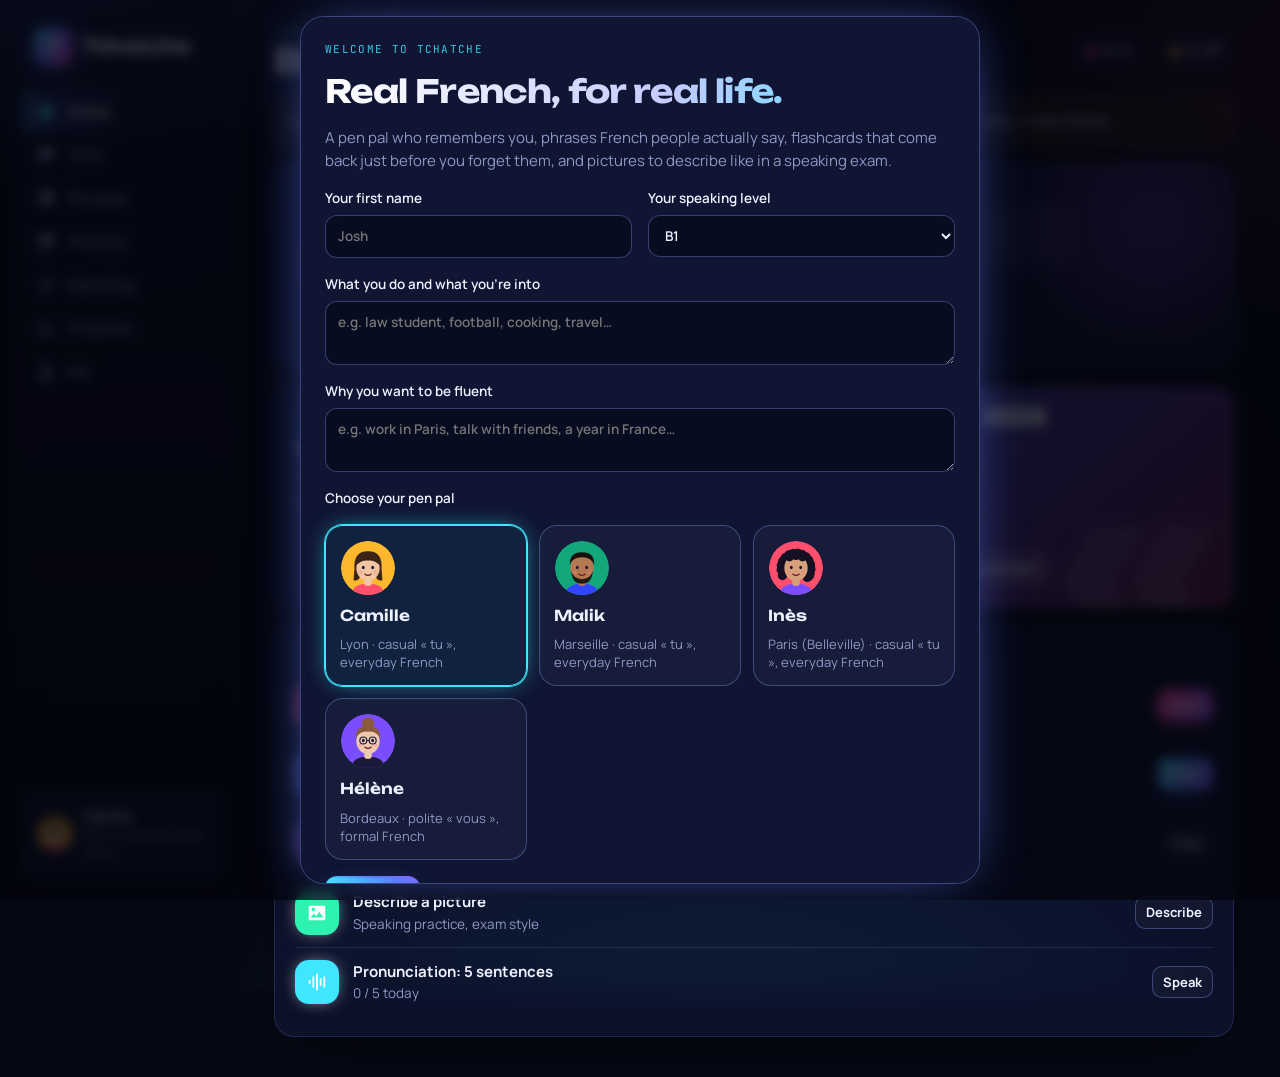
==== commit 6b0fe91b: "Keep offline AI files across updates; never hang offline; 569 expressions The service worker deleted" ====
--- a/index.html
+++ b/index.html
@@ -11,10 +11,39 @@
 <link rel="manifest" href="manifest.webmanifest">
 <link rel="icon" href="icon-192.png">
 <link rel="apple-touch-icon" href="apple-touch-icon.png">
+<link rel="apple-touch-startup-image" media="screen and (device-width: 375px) and (device-height: 667px) and (-webkit-device-pixel-ratio: 2) and (orientation: portrait)" href="launch-375x667@2.png">
+<link rel="apple-touch-startup-image" media="screen and (device-width: 375px) and (device-height: 812px) and (-webkit-device-pixel-ratio: 3) and (orientation: portrait)" href="launch-375x812@3.png">
+<link rel="apple-touch-startup-image" media="screen and (device-width: 414px) and (device-height: 896px) and (-webkit-device-pixel-ratio: 2) and (orientation: portrait)" href="launch-414x896@2.png">
+<link rel="apple-touch-startup-image" media="screen and (device-width: 414px) and (device-height: 896px) and (-webkit-device-pixel-ratio: 3) and (orientation: portrait)" href="launch-414x896@3.png">
+<link rel="apple-touch-startup-image" media="screen and (device-width: 390px) and (device-height: 844px) and (-webkit-device-pixel-ratio: 3) and (orientation: portrait)" href="launch-390x844@3.png">
+<link rel="apple-touch-startup-image" media="screen and (device-width: 428px) and (device-height: 926px) and (-webkit-device-pixel-ratio: 3) and (orientation: portrait)" href="launch-428x926@3.png">
+<link rel="apple-touch-startup-image" media="screen and (device-width: 393px) and (device-height: 852px) and (-webkit-device-pixel-ratio: 3) and (orientation: portrait)" href="launch-393x852@3.png">
+<link rel="apple-touch-startup-image" media="screen and (device-width: 430px) and (device-height: 932px) and (-webkit-device-pixel-ratio: 3) and (orientation: portrait)" href="launch-430x932@3.png">
+<link rel="apple-touch-startup-image" media="screen and (device-width: 402px) and (device-height: 874px) and (-webkit-device-pixel-ratio: 3) and (orientation: portrait)" href="launch-402x874@3.png">
+<link rel="apple-touch-startup-image" media="screen and (device-width: 440px) and (device-height: 956px) and (-webkit-device-pixel-ratio: 3) and (orientation: portrait)" href="launch-440x956@3.png">
+<link rel="apple-touch-startup-image" media="screen and (device-width: 420px) and (device-height: 912px) and (-webkit-device-pixel-ratio: 3) and (orientation: portrait)" href="launch-420x912@3.png">
 <style>html{color-scheme:dark}:root{padding-top:env(safe-area-inset-top,0px);padding-bottom:env(safe-area-inset-bottom,0px)}body{margin:0;font:14px system-ui,sans-serif}img{max-width:100%}[hidden]{display:none!important}</style>
+<style>#splash{position:fixed;inset:0;z-index:9999;background:radial-gradient(circle at 50% 42%,#1a2160 0%,#0a0e2a 45%,#060814 80%);display:flex;flex-direction:column;align-items:center;justify-content:center;gap:18px;transition:opacity .45s ease,transform .45s ease}
+#splash.out{opacity:0;transform:scale(1.06);pointer-events:none}
+.sp-logo{position:relative;width:118px;height:118px}
+.sp-logo svg{width:100%;height:100%;display:block;filter:drop-shadow(0 0 28px rgba(91,124,255,.75))}
+.sp-ring{position:absolute;inset:-20px;border-radius:50%;background:conic-gradient(from 0deg,#3ee6ff,#5b7cff,#9b5cff,#ff3d8b,#3ee6ff);-webkit-mask:radial-gradient(circle,transparent 66%,#000 67.5%,#000 69%,transparent 70%);mask:radial-gradient(circle,transparent 66%,#000 67.5%,#000 69%,transparent 70%)}
+.sp-word{font-family:"Unbounded","Avenir Next",system-ui,sans-serif;font-weight:700;font-size:30px;letter-spacing:-.02em;color:#fff}
+.sp-tag{font-family:"JetBrains Mono",ui-monospace,Menlo,monospace;font-size:12px;letter-spacing:.16em;text-transform:uppercase;color:#3ee6ff;opacity:.85}
+.sp-logo{animation:spPop .7s cubic-bezier(.2,1.4,.3,1) both}
+.sp-ring{animation:spSpin 1.6s linear infinite}
+.sp-word{animation:spUp .55s .2s ease both}
+.sp-tag{animation:spUp .55s .35s ease both}
+@keyframes spPop{0%{transform:scale(.82)}60%{transform:scale(1.06)}100%{transform:scale(1)}}
+@keyframes spUp{from{transform:translateY(8px);opacity:.2}to{transform:none;opacity:1}}
+@keyframes spSpin{to{transform:rotate(360deg)}}
+@media (prefers-reduced-motion:reduce){#splash *{animation:none!important}}</style>
 <script>window.TCH_OFFLINE=true;window.TCH_HOSTED=true;</script>
 </head>
 <body>
+<div id="splash" aria-hidden="true"><div class="sp-logo"><div class="sp-ring"></div><svg viewBox="0 0 512 512" xmlns="http://www.w3.org/2000/svg"><defs><linearGradient id="spg" x1="0" y1="0" x2="1" y2="1"><stop offset="0" stop-color="#3ee6ff"/><stop offset=".4" stop-color="#5b7cff"/><stop offset=".7" stop-color="#9b5cff"/><stop offset="1" stop-color="#ff3d8b"/></linearGradient><radialGradient id="sph" cx=".3" cy=".2" r=".8"><stop offset="0" stop-color="#fff" stop-opacity=".35"/><stop offset="1" stop-color="#fff" stop-opacity="0"/></radialGradient></defs><rect width="512" height="512" rx="116" fill="url(#spg)"/><rect width="512" height="512" rx="116" fill="url(#sph)"/><g transform="translate(256 262)"><path d="M-150 -120 h300 a40 40 0 0 1 40 40 v130 a40 40 0 0 1 -40 40 h-150 l-70 60 v-60 h-80 a40 40 0 0 1 -40 -40 v-130 a40 40 0 0 1 40 -40z" fill="#fff" opacity=".96" transform="scale(.82)"/><path d="M-62 -66 h124 v30 h-46 v112 h-32 v-112 h-46z" fill="#3a2dbf"/></g></svg></div><div class="sp-word">Tchatche</div><div class="sp-tag">ton pen pal français</div></div>
+<script>(function(){var t0=Date.now(),done=false;function hide(){if(done)return;done=true;var s=document.getElementById("splash");if(!s)return;s.classList.add("out");setTimeout(function(){if(s.parentNode)s.parentNode.removeChild(s)},520);}
+window.tchSplashDone=function(){setTimeout(hide,Math.max(0,1200-(Date.now()-t0)));};setTimeout(hide,4000);})();</script>
 <title>Tchatche</title>
 <meta name="claude:viewport-fit-sides" content="cover">
 <link rel="preconnect" href="https://fonts.googleapis.com">
@@ -342,6 +371,14 @@
 .modal{background:var(--surface-solid);border:1px solid var(--line-strong);border-radius:24px;padding:24px;max-width:680px;width:100%;display:flex;flex-direction:column;gap:16px;max-height:calc(100vh - 32px);overflow-y:auto;box-shadow:0 0 60px -20px rgba(91,124,255,.9)}
 
 .chip svg{width:13px;height:13px;fill:currentColor}
+/* app feel */
+html{-webkit-tap-highlight-color:transparent;overscroll-behavior-y:none}
+button,select,.nav-btn,.chip,.btn,.iconbtn,.tabbar,.rail{-webkit-user-select:none;user-select:none;touch-action:manipulation;-webkit-touch-callout:none}
+.btn:active,.iconbtn:active,.chip:active,.mic-big:active{transform:scale(.95)}
+.nav-btn:active svg{transform:scale(.88)}
+.nav-btn svg{transition:transform .15s}
+main .view:not([hidden]){animation:viewIn .3s cubic-bezier(.2,.8,.2,1)}
+@keyframes viewIn{from{opacity:0;transform:translateY(10px)}to{opacity:1;transform:none}}
 @media (prefers-reduced-motion:reduce){*,body::before{animation:none!important;transition:none!important}}
 </style>
 
@@ -737,6 +774,321 @@
 ];
 SEED.forEach(x=>{ x[5]="Essentiels"; });
 SEED_MORE.forEach(g=>g.items.forEach(x=>{ x[5]=g.t; SEED.push(x); }));
+/* offline library, part 2: everyday conversation situations */
+const SEED_MORE2 = [
+{t:"Premières rencontres", items:[
+["Enchanté(e) !","Nice to meet you!","courant","Enchanté, moi c'est Josh.","Agrees with the speaker: enchanté (m) / enchantée (f)."],
+["Moi, c'est…","I'm… (introducing yourself)","familier","Salut, moi c'est Josh, et toi ?",""],
+["Tu viens d'où ?","Where are you from?","courant","Tu viens d'où, à la base ?","« À la base » = originally."],
+["Tu fais quoi dans la vie ?","What do you do (for a living)?","courant","Et toi, tu fais quoi dans la vie ?",""],
+["Ça fait combien de temps que tu habites ici ?","How long have you lived here?","courant","Ça fait combien de temps que tu habites à Lyon ?","Present tense with « ça fait… que »."],
+["On se connaît ?","Have we met?","courant","Pardon, on se connaît ?",""],
+["Ta tête me dit quelque chose.","You look familiar.","familier","Ta tête me dit quelque chose, on s'est déjà vus ?",""],
+["Je te présente…","Let me introduce…","courant","Je te présente Léa, une amie de la fac.",""],
+["Comment tu as connu… ?","How do you know…?","courant","Comment tu as connu Thomas ?",""],
+["On s'est rencontrés à la fac.","We met at uni.","courant","On s'est rencontrés à la fac, en première année.",""],
+["Tu es là pour longtemps ?","Are you here for long?","courant","Tu es là pour longtemps ou juste pour le week-end ?",""],
+["Ça te plaît, ici ?","Do you like it here?","courant","Alors, Lyon, ça te plaît ?",""],
+["On peut se tutoyer ?","Shall we use « tu »?","courant","On peut se tutoyer, non ?","Proposing to switch from vous to tu."],
+["Ravi(e) de faire votre connaissance.","Pleased to meet you (formal).","soutenu","Ravi de faire votre connaissance, Madame Martin.",""]]},
+{t:"Faire des plans", items:[
+["Tu es dispo samedi ?","Are you free on Saturday?","familier","Tu es dispo samedi soir ?","« Dispo » = disponible."],
+["On se voit quand ?","When shall we meet?","courant","On se voit quand, cette semaine ?",""],
+["On se retrouve où ?","Where shall we meet?","courant","On se retrouve où ? Devant le métro ?",""],
+["Ça te dirait de… ?","Would you fancy…?","courant","Ça te dirait d'aller au marché dimanche ?","Conditional: softer than « ça te dit »."],
+["On remet ça à une autre fois ?","Shall we do it another time?","courant","Je suis malade, on remet ça à une autre fois ?",""],
+["Je ne vais pas pouvoir venir.","I won't be able to come.","courant","Désolé, je ne vais pas pouvoir venir ce soir.",""],
+["Je te confirme demain.","I'll confirm tomorrow.","courant","Je te confirme demain si je peux venir.",""],
+["Ça marche pour moi.","That works for me.","courant","Samedi 15 h ? Ça marche pour moi.",""],
+["Vers quelle heure ?","Around what time?","courant","On se voit vers quelle heure ?",""],
+["Je passe te chercher.","I'll come and pick you up.","courant","Je passe te chercher à 20 h.",""],
+["On s'organise comment ?","How shall we organise it?","courant","Pour le week-end, on s'organise comment ?",""],
+["Préviens-moi.","Let me know.","courant","Préviens-moi si tu es en retard.","« Prévenir quelqu'un » = to let someone know / warn."],
+["Annuler à la dernière minute","to cancel at the last minute","courant","Il a annulé à la dernière minute.",""],
+["Je suis libre à partir de 18 h.","I'm free from 6 pm.","courant","Je suis libre à partir de 18 h, ça te va ?",""]]},
+{t:"Au téléphone", items:[
+["Allô ?","Hello? (on the phone)","courant","Allô ? Oui, c'est moi.","Only used on the phone."],
+["C'est de la part de qui ?","Who's calling?","courant","— Je voudrais parler à Marie. — C'est de la part de qui ?",""],
+["Ne quittez pas.","Please hold.","soutenu","Ne quittez pas, je vous la passe.",""],
+["Je vous le passe.","I'll put you through to him.","courant","Un instant, je vous le passe.","« Je vous la passe » for a woman."],
+["Tu m'entends ?","Can you hear me?","courant","Allô ? Tu m'entends ? Ça coupe.",""],
+["Ça coupe.","You're breaking up.","courant","Désolé, ça coupe, je te rappelle.",""],
+["Je te rappelle.","I'll call you back.","courant","Je suis au volant, je te rappelle.",""],
+["Laisser un message","to leave a message","courant","Je peux lui laisser un message ?",""],
+["Je suis tombé(e) sur son répondeur.","I got his/her voicemail.","courant","J'ai appelé, mais je suis tombé sur son répondeur.",""],
+["Raccrocher au nez de quelqu'un","to hang up on someone","familier","Il m'a raccroché au nez !",""],
+["Passer un coup de fil","to make a phone call","familier","Je dois passer un coup de fil.",""],
+["Envoie-moi un texto.","Send me a text.","courant","Envoie-moi un texto quand tu es arrivé.","Also « un SMS »."],
+["Je n'ai plus de batterie.","My phone's about to die.","courant","Je n'ai plus de batterie, je t'appelle plus tard.",""]]},
+{t:"Réagir & relancer", items:[
+["Ah bon ?","Really?","courant","— Il part au Canada. — Ah bon ?",""],
+["C'est vrai ?","Is that right?","courant","Tu as rencontré le président ? C'est vrai ?",""],
+["Et alors ?","And then? / So what?","courant","Et alors, qu'est-ce qu'il a dit ?","Tone matters: curious or dismissive."],
+["Raconte !","Tell me everything!","familier","Tu as vu Léa ? Raconte !",""],
+["Je t'écoute.","Go on, I'm listening.","courant","Vas-y, je t'écoute.",""],
+["C'est-à-dire ?","Meaning?","courant","— C'est compliqué. — C'est-à-dire ?",""],
+["Comment ça ?","What do you mean?","courant","Comment ça, tu ne viens pas ?",""],
+["Ah, d'accord.","Oh, I see.","courant","Ah, d'accord, je comprends mieux.",""],
+["Je vois.","I see.","courant","Je vois. Et maintenant, tu fais quoi ?",""],
+["Exactement !","Exactly!","courant","— Il fallait partir plus tôt. — Exactement !",""],
+["Ça m'étonnerait.","I doubt it.","courant","Qu'il arrive à l'heure ? Ça m'étonnerait.","« Ça m'étonnerait que » + subjunctive."],
+["Tu plaisantes ?","Are you kidding?","courant","Tu plaisantes ? C'est génial !",""],
+["C'est dingue !","That's crazy!","familier","Il a couru 100 km ? C'est dingue !",""],
+["Pareil pour moi.","Same here.","familier","— Je suis crevé. — Pareil pour moi.",""],
+["Moi non plus.","Me neither.","courant","— Je n'aime pas le froid. — Moi non plus.",""],
+["Moi aussi.","Me too.","courant","— J'adore Paris. — Moi aussi.",""]]},
+{t:"Goûts & préférences", items:[
+["J'adore ça.","I love it.","courant","Les crêpes ? J'adore ça.","« Ça » for things in general."],
+["Je ne suis pas fan.","I'm not a fan.","familier","Le rap, je ne suis pas fan.",""],
+["Ce n'est pas mon truc.","It's not my thing.","familier","La danse, ce n'est pas mon truc.",""],
+["Je préfère… à…","I prefer… to…","courant","Je préfère la mer à la montagne.","« Préférer A à B »."],
+["J'ai un faible pour…","I have a soft spot for…","courant","J'ai un faible pour le chocolat noir.",""],
+["Je suis fan de…","I'm a big fan of…","familier","Je suis fan de foot depuis tout petit.",""],
+["Ça ne me dit rien.","I don't fancy it / It doesn't ring a bell.","courant","Un film d'horreur ? Ça ne me dit rien.","Also: « ce nom ne me dit rien »."],
+["J'ai horreur de…","I can't stand…","courant","J'ai horreur de faire la queue.",""],
+["Je ne supporte pas…","I can't bear…","courant","Je ne supporte pas les gens impolis.",""],
+["C'est pas terrible.","It's not great.","familier","Le film ? Franchement, c'est pas terrible.","Careful: « terrible » on its own can mean great!"],
+["C'est génial !","It's great!","courant","Ton idée, c'est génial !",""],
+["Ça me plaît.","I like it.","courant","Cette ville me plaît beaucoup.","The thing you like is the subject."],
+["Je ne m'en lasse pas.","I never get tired of it.","courant","Cette chanson, je ne m'en lasse pas.","Spoken: « je m'en lasse pas »."],
+["Je suis plutôt thé que café.","I'm more of a tea person than coffee.","familier","Moi, je suis plutôt thé que café.",""]]},
+{t:"Famille & amis", items:[
+["Mes parents","my parents","courant","Je rentre voir mes parents ce week-end.",""],
+["Mon frère / ma sœur","my brother / my sister","courant","Ma sœur a deux ans de plus que moi.",""],
+["Mon meilleur ami / ma meilleure amie","my best friend","courant","C'est ma meilleure amie depuis le lycée.",""],
+["Mon copain / ma copine","my boyfriend / my girlfriend","courant","Ma copine est italienne.","Can also just mean « my friend »: context tells."],
+["Les beaux-parents","the in-laws","courant","On passe Noël chez mes beaux-parents.",""],
+["Être fils / fille unique","to be an only child","courant","Je suis fils unique.",""],
+["On s'entend bien.","We get on well.","courant","Avec mon frère, on s'entend très bien.","« S'entendre avec » = to get on with."],
+["Je tiens de mon père.","I take after my dad.","courant","Pour le caractère, je tiens de mon père.",""],
+["Ressembler à","to look like","courant","Tu ressembles beaucoup à ta mère.",""],
+["Prendre des nouvelles","to check in on someone","courant","J'appelle ma grand-mère pour prendre des nouvelles.",""],
+["Une bande de potes","a group of mates","familier","On est partis en vacances avec une bande de potes.",""],
+["Perdre quelqu'un de vue","to lose touch with someone","courant","On s'est perdus de vue après le lycée.",""],
+["Garder le contact","to keep in touch","courant","On a gardé le contact malgré la distance.",""],
+["Un repas de famille","a family meal","courant","Dimanche, il y a un repas de famille chez ma tante.",""]]},
+{t:"Politesse & excuses", items:[
+["Excusez-moi de vous déranger.","Sorry to bother you.","soutenu","Excusez-moi de vous déranger, vous avez l'heure ?",""],
+["Je suis vraiment désolé(e).","I'm really sorry.","courant","Je suis vraiment désolé pour hier.",""],
+["Ce n'est pas grave.","It doesn't matter / No harm done.","courant","Tu as oublié ? Ce n'est pas grave.",""],
+["Pardon ?","Sorry? (didn't catch that)","courant","Pardon ? Vous pouvez répéter ?",""],
+["Vous pourriez répéter, s'il vous plaît ?","Could you repeat that, please?","courant","Vous pourriez répéter plus lentement, s'il vous plaît ?",""],
+["Merci mille fois !","Thanks a million!","courant","Merci mille fois pour ton aide !",""],
+["C'est gentil.","That's kind.","courant","Tu m'as gardé une place ? C'est gentil.",""],
+["Avec plaisir.","With pleasure.","courant","— Tu peux m'aider ? — Avec plaisir.",""],
+["De rien.","You're welcome.","courant","— Merci ! — De rien.",""],
+["Après vous.","After you.","courant","Je vous en prie, après vous.",""],
+["Je ne voulais pas te vexer.","I didn't mean to offend you.","courant","Désolé, je ne voulais pas te vexer.",""],
+["Ça ne se fait pas.","That's not the done thing.","courant","Arriver les mains vides, ça ne se fait pas.",""],
+["Bonne journée !","Have a good day!","courant","Merci, bonne journée !","In the evening: « bonne soirée »."],
+["À la prochaine !","See you next time!","courant","Merci pour tout, à la prochaine !",""]]},
+{t:"Problèmes & réclamations", items:[
+["Ça ne marche pas.","It doesn't work.","courant","Le distributeur ne marche pas.",""],
+["Il y a une erreur dans l'addition.","There's a mistake in the bill.","courant","Excusez-moi, il y a une erreur dans l'addition.",""],
+["Je voudrais me faire rembourser.","I'd like a refund.","courant","Le produit est cassé, je voudrais me faire rembourser.",""],
+["C'est inadmissible !","This is unacceptable!","soutenu","Trois heures d'attente, c'est inadmissible !",""],
+["Je voudrais parler au responsable.","I'd like to speak to the manager.","courant","Je voudrais parler au responsable, s'il vous plaît.",""],
+["Ce n'est pas ce que j'ai commandé.","That's not what I ordered.","courant","Pardon, ce n'est pas ce que j'ai commandé.",""],
+["Être en panne","to be broken down / out of order","courant","L'ascenseur est en panne.","For machines, cars, lifts."],
+["J'ai perdu mon portefeuille.","I've lost my wallet.","courant","J'ai perdu mon portefeuille dans le métro.",""],
+["On m'a volé mon téléphone.","My phone has been stolen.","courant","On m'a volé mon téléphone, je dois porter plainte.",""],
+["Porter plainte","to report it to the police","courant","Il faut porter plainte au commissariat.",""],
+["Ça ne m'arrange pas du tout.","That really doesn't suit me.","courant","Lundi ? Ça ne m'arrange pas du tout.",""],
+["C'est la galère.","It's a real hassle.","familier","Trouver un appart à Paris, c'est la galère.",""],
+["Ras le bol !","I've had it up to here!","familier","Encore une grève ? Ras le bol !",""],
+["Il y a un malentendu.","There's been a misunderstanding.","courant","Je crois qu'il y a un malentendu.",""]]},
+{t:"Conseils", items:[
+["Tu devrais…","You should…","courant","Tu devrais te reposer un peu.","Conditional of devoir."],
+["À ta place, je…","If I were you, I'd…","courant","À ta place, je l'appellerais.","+ conditional."],
+["Ça vaudrait le coup de…","It'd be worth…","courant","Ça vaudrait le coup de réserver.",""],
+["Je te conseille de…","I'd advise you to…","courant","Je te conseille de partir tôt.",""],
+["Tu n'as qu'à…","Just… / All you have to do is…","familier","Tu n'as qu'à lui demander !","Can sound a bit blunt."],
+["Il vaut mieux…","It's better to…","courant","Il vaut mieux prendre le train.","« Il vaut mieux que » + subjunctive."],
+["Et si on… ?","What if we…?","courant","Et si on allait à la plage ?","+ imperfect."],
+["Pourquoi tu ne… pas ?","Why don't you…?","courant","Pourquoi tu ne lui écris pas ?",""],
+["Fais gaffe !","Watch out!","familier","Fais gaffe, la route est glissante.","Neutral: « fais attention »."],
+["Ne t'en fais pas.","Don't worry about it.","courant","Ne t'en fais pas, ça va aller.",""],
+["Ça va aller.","It'll be OK.","courant","Respire, ça va aller.",""],
+["Ce serait mieux de…","It would be better to…","courant","Ce serait mieux de partir maintenant.",""],
+["Prends ton temps.","Take your time.","courant","Pas de stress, prends ton temps.",""]]},
+{t:"Raconter une histoire", items:[
+["Tu ne devineras jamais…","You'll never guess…","courant","Tu ne devineras jamais qui j'ai croisé !",""],
+["Il m'est arrivé un truc…","Something happened to me…","familier","Il m'est arrivé un truc bizarre ce matin.",""],
+["Au début…","At first…","courant","Au début, je n'ai rien compris.",""],
+["Tout à coup","suddenly","courant","Tout à coup, la lumière s'est éteinte.","Also « soudain »."],
+["Ensuite","then / after that","courant","Ensuite, on est allés manger.",""],
+["Finalement","in the end","courant","Finalement, on est restés à la maison.","Not « at last » (that's « enfin »)."],
+["Enfin !","At last!","courant","Enfin ! Tu es là !",""],
+["À ce moment-là","at that moment","courant","À ce moment-là, j'ai compris.",""],
+["Pendant que","while","courant","Pendant que je cuisinais, il a appelé.",""],
+["Je me souviens que…","I remember that…","courant","Je me souviens qu'il faisait très froid.","« Se souvenir de quelque chose »."],
+["Quand j'étais petit(e)…","When I was little…","courant","Quand j'étais petit, je voulais être pilote.","Imperfect for background."],
+["Pour faire court…","To cut a long story short…","courant","Bref, pour faire court, on a raté l'avion.",""],
+["Du coup, j'ai dû…","So I had to…","familier","Il n'y avait plus de bus, du coup j'ai dû marcher.",""],
+["Ça m'a fait rire.","It made me laugh.","courant","Sa réaction m'a fait rire.",""]]},
+{t:"Projets & avenir", items:[
+["J'ai l'intention de…","I intend to…","courant","J'ai l'intention de m'installer en France.",""],
+["Je compte…","I'm planning to…","courant","Je compte partir en septembre.",""],
+["J'aimerais bien…","I'd really like to…","courant","J'aimerais bien apprendre la guitare.",""],
+["Je rêve de…","I dream of…","courant","Je rêve de vivre à Paris.",""],
+["Dans un an","in a year's time","courant","Dans un an, je serai diplômé.","« Dans » = from now; « en » = within."],
+["Un jour","one day","courant","Un jour, je parlerai couramment français.",""],
+["Je suis en train de…","I'm in the middle of…","courant","Je suis en train de préparer mes exams.",""],
+["Je viens de…","I've just…","courant","Je viens de finir mon stage.","Recent past: venir de + infinitive."],
+["Je vais…","I'm going to…","courant","Je vais postuler dans un cabinet parisien.","Near future: aller + infinitive."],
+["Si tout va bien…","If all goes well…","courant","Si tout va bien, je pars en juin.",""],
+["On verra bien.","We'll see how it goes.","courant","Pour l'instant, on verra bien.",""],
+["Postuler à un poste","to apply for a job","courant","J'ai postulé à un poste à Lyon.",""],
+["Se lancer","to take the plunge","courant","Allez, je me lance !",""],
+["Avoir des projets","to have plans","courant","Tu as des projets pour l'été ?",""]]},
+{t:"Connecteurs (soutenu)", items:[
+["Cependant","however","soutenu","C'est une bonne idée ; cependant, elle coûte cher.",""],
+["Néanmoins","nevertheless","soutenu","Le projet est risqué. Néanmoins, il mérite d'être tenté.",""],
+["En revanche","on the other hand","courant","Il est timide ; en revanche, son frère est très bavard.",""],
+["Par conséquent","consequently","soutenu","Il a plu ; par conséquent, le match a été annulé.",""],
+["Bien que","although","soutenu","Bien qu'il soit fatigué, il continue.","Always + subjunctive."],
+["Afin de","in order to","soutenu","Je révise afin de réussir mon examen.","« Afin que » + subjunctive."],
+["En effet","indeed","courant","Il est en retard. En effet, son train a été annulé.",""],
+["D'une part… d'autre part…","on the one hand… on the other…","soutenu","D'une part c'est utile, d'autre part c'est rapide.",""],
+["Tout d'abord","first of all","courant","Tout d'abord, je voudrais vous remercier.",""],
+["En outre","moreover","soutenu","En outre, le loyer est raisonnable.",""],
+["Pour conclure","to conclude","courant","Pour conclure, je dirais que c'est positif.",""],
+["Grâce à","thanks to","courant","Grâce à toi, j'ai réussi.","Positive cause; negative: « à cause de »."],
+["À cause de","because of","courant","On est en retard à cause des bouchons.",""],
+["Alors que","whereas","courant","Il travaille alors que moi, je me repose.",""]]},
+{t:"Sport & salle", items:[
+["Faire de la muscu","to do weights","familier","Je fais de la muscu trois fois par semaine.","Short for musculation."],
+["Une séance","a workout / session","courant","Bonne séance aujourd'hui !",""],
+["S'échauffer","to warm up","courant","N'oublie pas de t'échauffer avant de courir.",""],
+["S'étirer","to stretch","courant","Je m'étire après chaque séance.",""],
+["Des pompes","push-ups","courant","Je fais cinquante pompes chaque matin.","« Des tractions » = pull-ups."],
+["Des squats et des fentes","squats and lunges","courant","Aujourd'hui, c'est séance jambes : squats et fentes.",""],
+["Trois séries de dix","three sets of ten","courant","Fais trois séries de dix répétitions.",""],
+["Prendre du muscle","to build muscle","courant","Il a pris du muscle cet été.",""],
+["Faire un footing","to go for a jog","courant","Je vais faire un footing au parc.",""],
+["Être essoufflé(e)","to be out of breath","courant","Après trois étages, je suis essoufflé.",""],
+["Marquer un but","to score a goal","courant","Il a marqué un but à la dernière minute.",""],
+["Supporter une équipe","to support a team","courant","Je supporte le PSG depuis toujours.",""],
+["Se dépasser","to push yourself","courant","À la salle, j'aime me dépasser.",""],
+["Tu regardes le match ?","Are you watching the match?","courant","Tu regardes le match de ce soir ?",""]]},
+{t:"Séries, films & musique", items:[
+["Une série","a TV series","courant","Tu regardes quelle série en ce moment ?",""],
+["Binge-watcher","to binge-watch","familier","J'ai binge-watché toute la saison ce week-end.",""],
+["Pas de spoiler !","No spoilers!","familier","Pas de spoiler, je n'ai pas fini !","Official French word: « divulgâcher »."],
+["En VO","in the original language","courant","Je préfère regarder les films en VO.","VF = dubbed in French; VOSTFR = original with French subtitles."],
+["Les sous-titres","subtitles","courant","Tu peux mettre les sous-titres en français ?",""],
+["Une expo","an exhibition","familier","Il y a une super expo au musée d'Orsay.",""],
+["Ça parle de quoi ?","What's it about?","courant","Ce livre, ça parle de quoi ?",""],
+["Je te le recommande.","I recommend it.","courant","Ce film est génial, je te le recommande.",""],
+["Un navet","a terrible film","familier","Ce film, c'est un vrai navet.","Literally a turnip!"],
+["Un chef-d'œuvre","a masterpiece","courant","Ce roman est un chef-d'œuvre.",""],
+["Ça m'a pris aux tripes.","It really got to me.","familier","La fin du film m'a pris aux tripes.",""],
+["Je suis à fond dans…","I'm really into…","familier","En ce moment, je suis à fond dans le jazz.",""],
+["Un concert","a gig","courant","On va à un concert samedi.",""],
+["Mettre le son plus fort","to turn the volume up","courant","Tu peux mettre le son plus fort ?",""]]},
+{t:"Cuisine", items:[
+["Faire à manger","to cook (a meal)","courant","Ce soir, c'est moi qui fais à manger.",""],
+["Ça sent bon !","That smells good!","courant","Mmm, ça sent bon dans la cuisine !",""],
+["C'est trop salé.","It's too salty.","courant","La soupe est un peu trop salée.","« Sucré » = sweet."],
+["Faire revenir","to brown / sauté","courant","Fais revenir les oignons dans l'huile.",""],
+["Couper en dés","to dice","courant","Coupe les carottes en dés.",""],
+["Préchauffer le four","to preheat the oven","courant","Préchauffe le four à 180 degrés.",""],
+["Goûter","to taste","courant","Tu veux goûter ma sauce ?","« Le goûter » = the afternoon snack."],
+["Être au régime","to be on a diet","courant","Pas de dessert pour moi, je suis au régime.",""],
+["Je suis végétarien(ne).","I'm vegetarian.","courant","Je suis végétarien, vous avez un plat sans viande ?",""],
+["Mettre la table","to set the table","courant","Tu peux mettre la table, s'il te plaît ?",""],
+["Débarrasser","to clear the table","courant","Je débarrasse et je fais la vaisselle.",""],
+["J'ai un petit creux.","I'm a bit peckish.","familier","J'ai un petit creux, on prend un goûter ?",""],
+["Je meurs de faim !","I'm starving!","courant","On mange quand ? Je meurs de faim !",""],
+["Se régaler","to really enjoy a meal","courant","On s'est régalés, merci !",""]]},
+{t:"Démarches & administratif", items:[
+["Prendre rendez-vous","to make an appointment","courant","Il faut prendre rendez-vous en ligne.",""],
+["Remplir un formulaire","to fill in a form","courant","Remplissez ce formulaire, s'il vous plaît.",""],
+["Une pièce d'identité","an ID document","courant","Vous avez une pièce d'identité ?",""],
+["Un justificatif de domicile","proof of address","courant","Il me faut un justificatif de domicile de moins de trois mois.","A classic French paperwork requirement."],
+["Ouvrir un compte en banque","to open a bank account","courant","Je voudrais ouvrir un compte en banque.",""],
+["Un RIB","bank details","courant","Tu peux m'envoyer ton RIB ?","Relevé d'identité bancaire."],
+["La sécu","French social security (health cover)","familier","Je suis remboursé par la sécu.","Short for Sécurité sociale."],
+["Une mutuelle","top-up health insurance","courant","Ma mutuelle rembourse les lunettes.",""],
+["La préfecture","the prefecture (local government office)","courant","Je dois aller à la préfecture pour mon titre de séjour.",""],
+["Un titre de séjour","a residence permit","courant","Mon titre de séjour expire en mars.",""],
+["Signer un bail","to sign a lease","courant","On a signé le bail hier.",""],
+["Faire une demande","to apply","courant","J'ai fait une demande de bourse.",""],
+["Les délais","processing times","courant","Les délais sont de trois semaines.",""],
+["C'est en cours.","It's being processed.","courant","Votre dossier est en cours.",""]]},
+{t:"Urgences", items:[
+["Au secours !","Help!","courant","Au secours ! Quelqu'un est tombé à l'eau !",""],
+["Appelez le 15 !","Call an ambulance!","courant","Appelez le 15, il ne respire plus !","15 = ambulance (SAMU), 17 = police, 18 = fire brigade, 112 = any emergency."],
+["Je me suis blessé(e).","I've injured myself.","courant","Je me suis blessé au poignet.",""],
+["Où sont les urgences ?","Where's A&E?","courant","Où sont les urgences, s'il vous plaît ?",""],
+["J'ai besoin d'aide.","I need help.","courant","Excusez-moi, j'ai besoin d'aide.",""],
+["Ça saigne.","It's bleeding.","courant","Je me suis coupé, ça saigne beaucoup.",""],
+["Il y a le feu !","There's a fire!","courant","Sortez, il y a le feu !",""],
+["Les pompiers","the fire brigade","courant","Les pompiers sont arrivés en cinq minutes.","In France they also handle medical emergencies."],
+["Il y a une pharmacie près d'ici ?","Is there a pharmacy nearby?","courant","Pardon, il y a une pharmacie près d'ici ?",""],
+["Je ne me sens pas en sécurité.","I don't feel safe.","courant","Je ne me sens pas en sécurité dans ce quartier.",""],
+["Faites attention !","Be careful!","courant","Faites attention, le sol est mouillé.",""],
+["Un accident","an accident","courant","Il y a eu un accident sur l'autoroute.",""]]},
+{t:"Humour & taquineries", items:[
+["Je te charrie.","I'm teasing you.","familier","Rigole, je te charrie !",""],
+["C'est pour rire.","Just kidding.","courant","Mais non, c'est pour rire !",""],
+["Tu te moques de moi ?","Are you making fun of me?","courant","Tu te moques de moi ou quoi ?",""],
+["Elle est bien bonne, celle-là !","That's a good one!","familier","Ha ! Elle est bien bonne, celle-là !","Reaction to a joke."],
+["Faire une blague","to tell a joke / play a prank","courant","Il adore faire des blagues.",""],
+["Avoir de l'humour","to have a sense of humour","courant","Elle a beaucoup d'humour.",""],
+["C'était du second degré.","It was tongue-in-cheek.","courant","Ne le prends pas mal, c'était du second degré !","« Au premier degré » = literally."],
+["Pas de quoi en faire un fromage.","Nothing to make a fuss about.","familier","Bon, il n'y a pas de quoi en faire un fromage.",""],
+["Tu me fais marcher ?","Are you pulling my leg?","familier","Tu as gagné au loto ? Tu me fais marcher ?",""],
+["Rigoler","to laugh / have a laugh","familier","On a bien rigolé hier soir.",""],
+["C'est trop drôle !","That's so funny!","familier","Ta vidéo, c'est trop drôle !",""],
+["Se marrer","to have a laugh","familier","On s'est bien marrés au resto.",""]]},
+{t:"Questions utiles", items:[
+["Qu'est-ce que ça veut dire ?","What does that mean?","courant","« Chelou », qu'est-ce que ça veut dire ?",""],
+["Comment on dit… en français ?","How do you say… in French?","courant","Comment on dit « awkward » en français ?",""],
+["Ça s'écrit comment ?","How do you spell it?","courant","Ton nom, ça s'écrit comment ?",""],
+["Vous pouvez parler plus lentement ?","Can you speak more slowly?","courant","Pardon, vous pouvez parler plus lentement ?",""],
+["C'est quoi la différence entre… ?","What's the difference between…?","familier","C'est quoi la différence entre « bosser » et « travailler » ?",""],
+["On dit comme ça ?","Is that how you say it?","familier","« Je suis partant », on dit comme ça ?",""],
+["Tu peux me corriger si je me trompe.","Correct me if I'm wrong.","courant","Mon français n'est pas parfait, tu peux me corriger si je me trompe.",""],
+["Ça se dit ?","Do people say that?","familier","« Ça me gave », ça se dit ?",""],
+["Il est quelle heure ?","What time is it?","familier","Il est quelle heure ? J'ai plus de batterie.","Standard: « Quelle heure est-il ? »"],
+["C'est loin d'ici ?","Is it far from here?","courant","La gare, c'est loin d'ici ?",""],
+["Vous l'avez en… ?","Do you have it in…?","courant","Vous l'avez en taille M ?",""],
+["Qu'est-ce que tu en penses ?","What do you think of it?","courant","J'ai changé de coiffure, qu'est-ce que tu en penses ?",""],
+["Ça te dérange si… ?","Do you mind if…?","courant","Ça te dérange si j'ouvre la fenêtre ?",""],
+["Je peux te demander un service ?","Can I ask you a favour?","courant","Je peux te demander un service ? C'est rapide.",""]]},
+{t:"Météo", items:[
+["Il fait beau.","The weather's nice.","courant","Il fait beau, on mange dehors ?",""],
+["Il fait une de ces chaleurs !","It's boiling!","familier","Il fait une de ces chaleurs aujourd'hui !",""],
+["Il caille.","It's freezing.","argot","Il caille, mets ton manteau !",""],
+["Il y a du vent.","It's windy.","courant","Il y a beaucoup de vent sur la plage.",""],
+["Il neige.","It's snowing.","courant","Regarde, il neige !",""],
+["Il fait lourd.","It's muggy.","courant","Il fait lourd, il va y avoir de l'orage.",""],
+["Un orage","a thunderstorm","courant","Il y a eu un gros orage cette nuit.",""],
+["Il fait gris.","It's overcast.","courant","Il fait gris depuis une semaine.",""],
+["La canicule","a heatwave","courant","Pendant la canicule, il a fait 40 degrés.",""],
+["Il va pleuvoir.","It's going to rain.","courant","Prends un parapluie, il va pleuvoir.",""],
+["Quel temps de chien !","What awful weather!","familier","Quel temps de chien aujourd'hui !",""],
+["Vivement les beaux jours !","Can't wait for the sunny days!","courant","Il pleut encore… Vivement les beaux jours !","« Vivement… ! » = I can't wait for…!"]]},
+{t:"Sentiments & nuances", items:[
+["Ça me touche.","That really touches me.","courant","Ton message me touche beaucoup.",""],
+["Je m'en veux.","I feel bad / I blame myself.","courant","Je m'en veux de ne pas t'avoir appelé.",""],
+["Je t'en veux.","I'm annoyed with you / I hold it against you.","courant","Je t'en veux un peu, tu sais.",""],
+["Ça m'a fait de la peine.","It upset me.","courant","Ce qu'il a dit m'a fait de la peine.",""],
+["Avoir le moral","to be in good spirits","courant","Malgré tout, elle a le moral.","« Ne pas avoir le moral » = to feel down."],
+["Être soulagé(e)","to be relieved","courant","J'ai eu mon exam, je suis soulagé !",""],
+["Être gêné(e)","to be embarrassed","courant","J'étais gêné de lui demander.",""],
+["C'est gênant.","It's awkward.","courant","Personne ne parlait, c'était gênant.",""],
+["Être fier / fière de","to be proud of","courant","Je suis fier de toi.",""],
+["Avoir le trac","to have the jitters / stage fright","courant","J'ai le trac avant mon oral.",""],
+["Être à bout","to be at the end of your tether","courant","Avec ce boulot, je suis à bout.",""],
+["Ça me manque.","I miss it.","courant","La France, ça me manque.","The thing you miss is the subject."],
+["Être de bonne humeur","to be in a good mood","courant","Il est de bonne humeur ce matin.","« De mauvaise humeur » = in a bad mood."],
+["J'ai le cœur gros.","I'm heavy-hearted.","courant","J'ai le cœur gros de partir.",""]]}
+];
+{ const have=new Set(SEED.map(x=>x[0].toLowerCase()));
+  SEED_MORE2.forEach(g=>g.items.forEach(x=>{ if(have.has(x[0].toLowerCase())) return; have.add(x[0].toLowerCase()); x[5]=g.t; SEED.push(x); })); }
+
 
 const TOPICS = ["Parties & drinks","Texting & social media","Work & colleagues","Complaining (the French art)","Dating & relationships","Food & restaurants","Emotions & reactions","Verlan","Transport & hassles","Money & shopping","Sport & football","Housing & flatmates","Health & the doctor","Work emails (formal)","Giving opinions & debating","Idioms","Spoken filler words","Travel & holidays"];
 const SCENARIOS = [
@@ -2009,7 +2361,7 @@
 }
 
 /* ---------------- offline: reserve, queue, download, sync ---------------- */
-addEventListener("offline",()=>{ netOK=false; offlineSince=offlineSince||Date.now(); renderAIBanner(); toast("You're offline: carry on, everything is saved."); });
+addEventListener("offline",()=>{ netOK=false; offlineSince=offlineSince||Date.now(); renderAIBanner(); setTimeout(warmLocal,300); toast("You're offline: carry on, everything is saved."); });
 addEventListener("online",()=>{ netOK=true; renderAIBanner();
   if(loaded&&Store.mode==="cloud"&&offlineSince){ saveMain(); saveChat(); Object.values(S.cards).filter(c=>Math.max(c.last||0,c.added||0)>=offlineSince).forEach(c=>Store.saveCard(c)); }
   offlineSince=0; toast("Back online!"); flushQueue(); });
@@ -2352,11 +2704,23 @@
 function bindConj(){ const go=$("#conjGo"); if(!go) return; const run=()=>{ conjQ=$("#conjIn").value.trim(); renderPhrases(); }; go.onclick=run; $("#conjIn").onkeydown=e=>{ if(e.key==="Enter") run(); }; }
 
 /* ---------------- on-device pen pal (WebLLM, hosted app only) ---------------- */
+// only models WebLLM marks as able to run within a phone's GPU limits; each entry lists fallbacks in order
+// a pen-pal chat needs far less than the default 4096-token window; the smaller KV cache is what lets these fit in an iPhone's memory
+const LOCAL_CTX=1280;
 const LOCAL_MODELS=[
- {id:"gemma-2-2b-it",label:"Balanced · Gemma 2 (2B)",size:"≈ 1.4 GB",note:"Best all-round French. For iPhone 15 Pro, 16 or newer, or a computer."},
- {id:"Llama-3.2-1B-Instruct",label:"Light · Llama 3.2 (1B)",size:"≈ 0.7 GB",note:"For older phones. Simpler French, more mistakes."},
- {id:"Qwen3.5-4B",label:"Powerful · Qwen 3.5 (4B)",size:"≈ 2.4 GB",note:"The best offline French, for a computer or a very recent phone."}
+ {id:"balanced",bases:["Qwen3-1.7B"],label:"Balanced · Qwen 3 (1.7B)",size:"≈ 1 GB",note:"Recommended for iPhone: natural French and quick replies."},
+ {id:"light",bases:["gemma3-1b-it","Llama-3.2-1B-Instruct"],label:"Light · Gemma 3 (1B)",size:"≈ 0.7 GB",note:"Fastest and smallest, for older phones. Simpler French."},
+ {id:"quality",bases:["Llama-3.2-3B-Instruct"],label:"Quality · Llama 3.2 (3B)",size:"≈ 1.8 GB",note:"Richer French but slower and uses more memory. iPhone 15 Pro / 16 Pro or newer."}
 ];
+function explainLocalErr(raw){ const m=String(raw||"");
+  if(/maxStorageBufferBindingSize|maxBufferSize|Cannot initialize runtime|limit=/i.test(m)) return "Your phone's graphics memory limit is too small for this model. Choose Light.";
+  if(/quota|QuotaExceeded|storage|disk/i.test(m)) return "Not enough free storage. Free up some space on your phone, or choose Light.";
+  if(/fetch|network|NetworkError|load failed|aborted/i.test(m)) return "The download was interrupted. Stay on Wi-Fi with the app open (screen on) and try again.";
+  if(/shader-f16|feature/i.test(m)) return "Your phone doesn't support this model's graphics features. Choose another model.";
+  if(/device.*lost|out of memory|OOM|memory/i.test(m)) return "Your phone ran out of memory running this model. Choose Light, and close other apps first.";
+  if(/webgpu/i.test(m)) return "WebGPU isn't available. You need iOS 26 or newer, opened from the home-screen app or Safari.";
+  if(/can't run on this device/i.test(m)) return m;
+  return "The offline AI couldn't be installed."; }
 // hosted app ships WebLLM 0.2.84 next to index.html so it is cached for offline use; the downloaded file falls back to the CDN
 const WEBLLM_URL=HOSTED?new URL("webllm.js",location.href).href:"https://cdn.jsdelivr.net/npm/@mlc-ai/web-llm@0.2.84/+esm";
 const cleanThink=t=>String(t).replace(/<think>[\s\S]*?(<\/think>|$)/g,"").trim();
@@ -2365,15 +2729,27 @@
   saved(){ return lsGet("tch_local"); },
   ready(){ const s=this.saved(); return this.supported()&&!!(s&&s.ready); },
   async lib(){ if(!this.L) this.L=await import(WEBLLM_URL); return this.L; },
-  async f16(){ try{ const ad=await navigator.gpu.requestAdapter(); return !!(ad&&ad.features.has("shader-f16")); }catch(e){ return false; } },
+  dev:null,
+  async device(){ if(this.dev) return this.dev; try{ const ad=await navigator.gpu.requestAdapter(); this.dev=ad?{ok:true,f16:ad.features.has("shader-f16"),maxSB:ad.limits.maxStorageBufferBindingSize}:{ok:false}; }catch(e){ this.dev={ok:false}; } return this.dev; },
+  // pick the first build of the chosen model that this GPU can actually run
+  async resolve(choice){ const L=await this.lib(), d=await this.device(); if(!d.ok) throw new Error("WebGPU not available");
+    const list=L.prebuiltAppConfig.model_list, small=d.maxSB<(1<<30), m=LOCAL_MODELS.find(x=>x.id===choice)||LOCAL_MODELS[0];
+    for(const base of m.bases) for(const v of ["-q4f16_1-MLC","-q4f32_1-MLC"]){ const r=list.find(x=>x.model_id===base+v); if(!r) continue;
+      if(v.includes("f16")&&!d.f16) continue; if((r.required_features||[]).includes("shader-f16")&&!d.f16) continue; if(small&&!r.low_resource_required) continue;
+      return r.model_id; }
+    throw new Error("This model can't run on this device. Choose another one."); },
   async load(onProgress){ if(this.engine) return this.engine; if(this.loading) return this.loading;
     const s=this.saved(); if(!s) throw new Error("no model installed");
-    this.loading=(async()=>{ const L=await this.lib(); const e=await L.CreateMLCEngine(s.id,{initProgressCallback:p=>{ if(onProgress) try{ onProgress(p); }catch(err){} }}); this.engine=e; return e; })();
+    this.loading=(async()=>{ const L=await this.lib(); lsSet("tch_local_loading",{id:s.id,ts:Date.now()});
+      const e=await L.CreateMLCEngine(s.id,{initProgressCallback:p=>{ if(onProgress) try{ onProgress(p); }catch(err){} }},{context_window_size:LOCAL_CTX});
+      lsSet("tch_local_loading",null); this.engine=e; return e; })();
     try{ return await this.loading; } finally{ this.loading=null; } },
-  async install(base,onProgress){ const id=base+((await this.f16())?"-q4f16_1-MLC":"-q4f32_1-MLC");
+  async install(choice,onProgress){ const id=await this.resolve(choice), base=choice;
     lsSet("tch_local",{id,base,ready:false}); try{ if(navigator.storage&&navigator.storage.persist) await navigator.storage.persist(); }catch(e){}
     if(this.engine){ try{ await this.engine.unload(); }catch(e){} this.engine=null; }
-    await this.load(onProgress); lsSet("tch_local",{id,base,ready:true}); },
+    try{ await this.load(onProgress); }
+    catch(e){ try{ const L=await this.lib(); await L.deleteModelAllInfoInCache(id); }catch(err){} lsSet("tch_local",null); throw e; }
+    lsSet("tch_local",{id,base,ready:true}); },
   async remove(){ const s=this.saved(); if(!s) return; try{ if(this.engine) await this.engine.unload(); }catch(e){} this.engine=null;
     try{ const L=await this.lib(); await L.deleteModelAllInfoInCache(s.id); }catch(e){} lsSet("tch_local",null); },
   q:Promise.resolve(),
@@ -2387,20 +2763,49 @@
 function offlineSys(){ const pp=pal(), p=S.main.profile;
   return `Tu es ${pp.name}, ${pp.age} ans, tu vis à ${pp.city} et tu es ${pp.job}. Tu es le correspondant français de ${p.name||"ton ami"}, qui apprend le français (niveau ${levelEst()}). Ce que tu sais de cette personne : ${S.main.memory.slice(-8).map(m=>m.t).join(" ; ")||"pas grand-chose encore"}.
 Règles : réponds UNIQUEMENT en français naturel, comme un ami qui envoie un message : 1 à 3 phrases courtes, ${pp.tu===false?"vouvoiement":"tutoiement"}, ton chaleureux, puis une question pour continuer la conversation. Ne corrige pas ses fautes, ne traduis pas, n'écris jamais en anglais.`; }
-function localTurns(){ const hist=S.chat.msgs.filter(m=>!m.pending&&m.text&&!/^\[(Jeu de rôle|Consigne)\]/.test(m.text)).slice(-8); const out=[];
+function localTurns(){ const hist=S.chat.msgs.filter(m=>!m.pending&&m.text&&!/^\[(Jeu de rôle|Consigne)\]/.test(m.text)).slice(-6).map(m=>({...m,text:String(m.text).slice(0,400)})); const out=[];
   hist.forEach(m=>{ const role=m.role==="u"?"user":"assistant"; const last=out[out.length-1]; if(last&&last.role===role) last.content+="\n"+m.text; else out.push({role,content:m.text}); });
   while(out.length&&out[0].role!=="user") out.shift(); if(!out.length) out.push({role:"user",content:"Salut !"});
   out[0].content=offlineSys()+"\n\n---\n\n"+out[0].content; if(out[out.length-1].role!=="user") out.push({role:"user",content:"(continue)"}); return out; }
+function warmLocal(){ if(Local.ready()&&!Local.engine&&!Local.loading&&!aiReady()&&!lsGet("tch_local_nowarm")) Local.load().catch(()=>{}); }
+function checkLocalCrash(){ const lf=lsGet("tch_local_loading"); if(!lf) return; lsSet("tch_local_loading",null);
+  const c=(lsGet("tch_local_crashes")||0)+1; lsSet("tch_local_crashes",c); lsSet("tch_local_nowarm",true);
+  const s=lsGet("tch_local"); if(s){ s.ready=false; lsSet("tch_local",s); }
+  lsSet("tch_local_err",{msg:"Your phone closed the app while loading the AI into memory (it ran out of memory). Close your other apps and try again"+(/gemma3|1B/.test(lf.id)?". If it keeps happening, this iPhone can't run an offline AI; your pen pal will use saved messages instead.":", or choose Light, which needs much less memory."),raw:"App was closed during model load: "+lf.id,ts:Date.now()}); }
+// a saved message stands in whenever the on-device AI can't answer, so offline chat never just hangs
+function reserveReply(note){ const r=(S.main.reserve||[]).shift(); if(!r){ toast(note+" No saved messages left either: your message is kept and will be answered when you're online.",9000); return false; }
+  S.chat.msgs.push({id:uid(),role:"a",text:r.fr,en:r.en,phrases:r.phrases||[],ts:Date.now(),reserve:true}); toast(note+" Here's a saved message from "+pal().name+" instead.",8000); return true; }
 async function localReply(){
   const um=[...S.chat.msgs].reverse().find(x=>x.role==="u");
   const am={id:uid(),role:"a",text:"",ts:Date.now(),pending:true,local:true}; S.chat.msgs.push(am); chatBusy=true; renderChat(); if(callOpen()) renderCall(); setThinking(true);
   const set=t=>{ const b=$(`#msgs .msg[data-i="${S.chat.msgs.indexOf(am)}"] .bubble`); if(b) b.textContent=t; const ct=$("#callText"); if(ct&&callOpen()) ct.textContent=t; };
-  try{ const reply=await Local.chat(localTurns(),{onProgress:p=>set(`${pal().name} is waking up… ${Math.round((p.progress||0)*100)}%`),onText:t=>{ setThinking(false); set(t); }});
-    am.text=reply||"…"; am.pending=false; }
-  catch(e){ const i=S.chat.msgs.indexOf(am); if(i>=0) S.chat.msgs.splice(i,1); toast("The offline AI couldn't reply ("+String(e&&e.message||e).slice(0,90)+"). Try again, or install the Light model in Me.",8000); }
-  chatBusy=false; setThinking(false); saveChat(); renderChat(); if(callOpen()) renderCall();
-  if(am.text&&!am.pending&&(S.main.profile.autoSpeak||callOpen())) Voice.speak(am.text);
-  if(S.main.profile.provisional!==false&&um&&um.queued&&!um.provTried) provisionalCheck(um);
+  const drop=()=>{ const i=S.chat.msgs.indexOf(am); if(i>=0) S.chat.msgs.splice(i,1); };
+  let ok=false, last=Date.now(), stage="starting";
+  try{
+    // the model files must still be on the device (an earlier app update could delete them)
+    set(`${pal().name} is checking the offline AI…`);
+    const sv=Local.saved(); let present=!!Local.engine;
+    if(!present){ try{ const L=await Local.lib(); present=await L.hasModelInCache(sv.id); }catch(e){ throw new Error("engine-missing: "+(e&&e.message||e)); } }
+    if(!present){ const s=Local.saved(); s.ready=false; lsSet("tch_local",s);
+      lsSet("tch_local_err",{msg:"The offline AI's files aren't on this phone any more (an earlier app update removed them; that bug is now fixed). Download it again on Wi-Fi: Me → Fully offline pen pal.",raw:"model not in cache: "+sv.id,ts:Date.now()});
+      throw new Error("model-missing"); }
+    // watchdog: loading reports progress regularly and replies stream word by word, so a long silence means it's stuck
+    const watchdog=new Promise((res,rej)=>{ const t=setInterval(()=>{ if(ok){ clearInterval(t); return; } if(Date.now()-last>(stage==="loading"?90000:45000)){ clearInterval(t); rej(new Error("timeout while "+stage)); } },3000); });
+    const reply=await Promise.race([watchdog, Local.chat(localTurns(),{
+      onProgress:p=>{ last=Date.now(); stage="loading"; set(`${pal().name} is waking up… ${Math.round((p.progress||0)*100)}%\n(the first message after opening the app takes longest)`); },
+      onText:t=>{ last=Date.now(); stage="replying"; setThinking(false); set(t); }})]);
+    ok=true; am.text=reply||"…"; am.pending=false;
+  }catch(e){ ok=true; drop(); const msg=String(e&&e.message||e);
+    if(msg==="model-missing") reserveReply("The offline AI needs downloading again (see Me).");
+    else if(/^engine-missing/.test(msg)){ lsSet("tch_local_err",{msg:"The offline AI engine isn't saved for offline use yet. Open the app once on Wi-Fi, then try again.",raw:msg,ts:Date.now()}); reserveReply("The offline AI engine isn't saved on this phone yet (open the app once on Wi-Fi to fix it)."); }
+    else if(/^timeout/.test(msg)){ Local.q=Promise.resolve(); if(Local.engine) try{ Local.engine.interruptGenerate(); }catch(err){}
+      lsSet("tch_local_err",{msg:"The offline AI stopped responding ("+msg+"). Close other apps and try again, or choose Light.",raw:msg,ts:Date.now()}); reserveReply("The offline AI didn't respond in time."); }
+    else { lsSet("tch_local_err",{msg:explainLocalErr(msg),raw:msg,ts:Date.now()}); reserveReply("The offline AI couldn't reply ("+explainLocalErr(msg)+")."); }
+  }
+  chatBusy=false; setThinking(false); saveChat(); saveMain(); renderChat(); if(callOpen()) renderCall(); renderAIBanner();
+  const lastA=[...S.chat.msgs].reverse().find(x=>x.role==="a"&&x.text&&!x.pending);
+  if(lastA&&(S.main.profile.autoSpeak||callOpen())) Voice.speak(lastA.text);
+  if(am.text&&!am.pending&&S.main.profile.provisional!==false&&um&&um.queued&&!um.provTried) provisionalCheck(um);
 }
 // a phone-sized model is not reliable enough to teach from, so its corrections stay "to be confirmed" and never become cards
 async function provisionalCheck(m){
@@ -2430,21 +2835,26 @@
 function localCardHTML(){
   const s=lsGet("tch_local"), pn=pal().name;
   if(!navigator.gpu) return `<div class="card stack"><div class="eyebrow">Fully offline pen pal</div><h2>Not possible on this browser yet</h2><p class="muted" style="font-size:13.5px">Running an AI on your device needs WebGPU: an iPhone on iOS 26 or newer (Safari or the home-screen app), or recent Chrome on Android or a computer. Meanwhile, ${esc(pn)} replies offline with saved messages.</p></div>`;
-  const m=s&&LOCAL_MODELS.find(x=>x.id===s.base);
+  const m=s&&LOCAL_MODELS.find(x=>x.id===s.base), d=Local.dev, err=lsGet("tch_local_err");
+  const devLine=d?(d.ok?`Device check: WebGPU ✓ · 16-bit maths ${d.f16?"✓":"✗"} · GPU memory block ${Math.round((d.maxSB||0)/1048576)} MB${(d.maxSB||0)<(1<<30)?" (phone-size models only)":""}`:"Device check: WebGPU not available"):"Checking your device…";
   return `<div class="card stack"><div class="eyebrow">Fully offline pen pal</div><h2>${s&&s.ready?`Installed · ${esc(m?m.label:s.id)}`:`Chat with ${esc(pn)} with no internet`}</h2>
   <p class="muted" style="font-size:13.5px">Download a small AI onto your device, once, on Wi-Fi. Then ${esc(pn)} replies even in airplane mode, and can translate and explain words offline. It's less precise than the online AI: it chats and can give provisional corrections (marked "to be confirmed" and re-checked online), and it can make mistakes.</p>
+  ${s&&s.ready&&err?`<div class="banner" style="background:rgba(255,90,131,.08);border-color:rgba(255,90,131,.35)"><b>Last problem:</b> ${esc(err.msg)}</div>`:""}
   ${s&&s.ready?`<label class="row" style="font-weight:600;font-size:14px;flex-wrap:nowrap;align-items:flex-start"><input type="checkbox" id="lmProv" ${S.main.profile.provisional!==false?"checked":""} style="margin-top:3px"> <span>Provisional corrections offline<br><span class="muted" style="font-weight:400;font-size:13px">The offline AI suggests corrections marked "to be confirmed". The full AI re-checks them online; only confirmed ones become flashcards.</span></span></label><div class="row"><button class="btn primary" id="lmTest">Test</button><button class="btn ghost sm" id="lmDel">Delete (frees up space)</button></div>`
-  :`<div class="stack" id="lmPick">${LOCAL_MODELS.map((x,i)=>`<label class="row" style="flex-wrap:nowrap;align-items:flex-start;gap:10px;cursor:pointer"><input type="radio" name="lm" value="${x.id}" ${i===0?"checked":""} style="margin-top:4px"><span><b>${esc(x.label)}</b> <span class="muted mono" style="font-size:12px">${x.size}</span><br><span class="muted" style="font-size:13px">${esc(x.note)}</span></span></label>`).join("")}</div>
+  :`${err&&!lmBusy?`<div class="banner" style="background:rgba(255,90,131,.08);border-color:rgba(255,90,131,.35)"><b>Last attempt failed:</b> ${esc(err.msg)}<div class="mono muted" style="font-size:11px;margin-top:6px;word-break:break-word">${esc(String(err.raw).slice(0,220))}</div></div>`:""}
+  <p class="muted mono" style="font-size:12px">${esc(devLine)}</p>
+  <div class="stack" id="lmPick">${LOCAL_MODELS.map((x,i)=>`<label class="row" style="flex-wrap:nowrap;align-items:flex-start;gap:10px;cursor:pointer"><input type="radio" name="lm" value="${x.id}" ${(lsGet("tch_local_crashes")?x.id==="light":i===0)?"checked":""} style="margin-top:4px"><span><b>${esc(x.label)}</b> <span class="muted mono" style="font-size:12px">${x.size}</span><br><span class="muted" style="font-size:13px">${esc(x.note)}</span></span></label>`).join("")}</div>
   <button class="btn primary" id="lmGo" ${lmBusy?"disabled":""} style="align-self:flex-start">${lmBusy?"Downloading…":"Download to my device"}</button>`}
   <div id="lmProg" ${lmBusy?"":"hidden"}><div class="bar"><i id="lmBar" style="width:${lmPct}%"></i></div><p class="muted mono" id="lmTxt" style="font-size:12px;margin-top:6px">${esc(lmMsg)}</p></div></div>`;
 }
 function bindLocal(){
+  if(navigator.gpu&&!Local.dev) Local.device().then(()=>{ if(curView==="moi"&&!lmBusy) renderMe(); });
   const go=$("#lmGo");
   if(go) go.onclick=async()=>{ const base=(document.querySelector('input[name="lm"]:checked')||{}).value||LOCAL_MODELS[0].id;
     lmBusy=true; lmPct=0; lmMsg="Preparing…"; renderMe();
     try{ await Local.install(base,p=>{ lmPct=Math.round((p.progress||0)*100); lmMsg=`${lmPct} % · ${String(p.text||"").slice(0,120)}`; const b=$("#lmBar"), t=$("#lmTxt"); if(b) b.style.width=lmPct+"%"; if(t) t.textContent=lmMsg; });
-      lmBusy=false; toast(`Installed! ${pal().name} can now reply with no internet.`,6000); }
-    catch(e){ lmBusy=false; lsSet("tch_local",null); toast("Install failed: "+String(e&&e.message||e).slice(0,120)+" Try the Light model, on Wi-Fi.",9000); }
+      lmBusy=false; lsSet("tch_local_err",null); lsSet("tch_local_nowarm",null); lsSet("tch_local_crashes",0); toast(`Installed! ${pal().name} can now reply with no internet.`,6000); }
+    catch(e){ lmBusy=false; const raw=String(e&&e.message||e); lsSet("tch_local_err",{msg:explainLocalErr(raw),raw,ts:Date.now()}); toast("Install failed: "+explainLocalErr(raw),9000); }
     renderMe(); };
   const t=$("#lmTest"); if(t) t.onclick=async e=>{ const b=e.currentTarget; b.disabled=true; b.textContent=`${pal().name} is waking up…`;
     try{ const r=await Local.chat([{role:"user",content:offlineSys()+"\n\n---\n\nSalut ! Ça va ?"}],{maxTokens:80,onProgress:p=>{ b.textContent=`Loading ${Math.round((p.progress||0)*100)}%`; }}); toast(`${pal().name} (offline): ${r.slice(0,140)}`,9000); }
@@ -2479,7 +2889,10 @@
   if(!S.main.voiceFix1){ S.main.profile.voice=""; S.main.voiceFix1=true; saveMain(); }
   if(!S.main.profile.onboarded) openOnboarding();
   $("#v-chat").dataset.built=""; renderAll();
-}
+  if(window.tchSplashDone) window.tchSplashDone();
+  setTimeout(warmLocal,2500);
+}
+try{ checkLocalCrash(); }catch(e){}
 boot();
 </script>
 
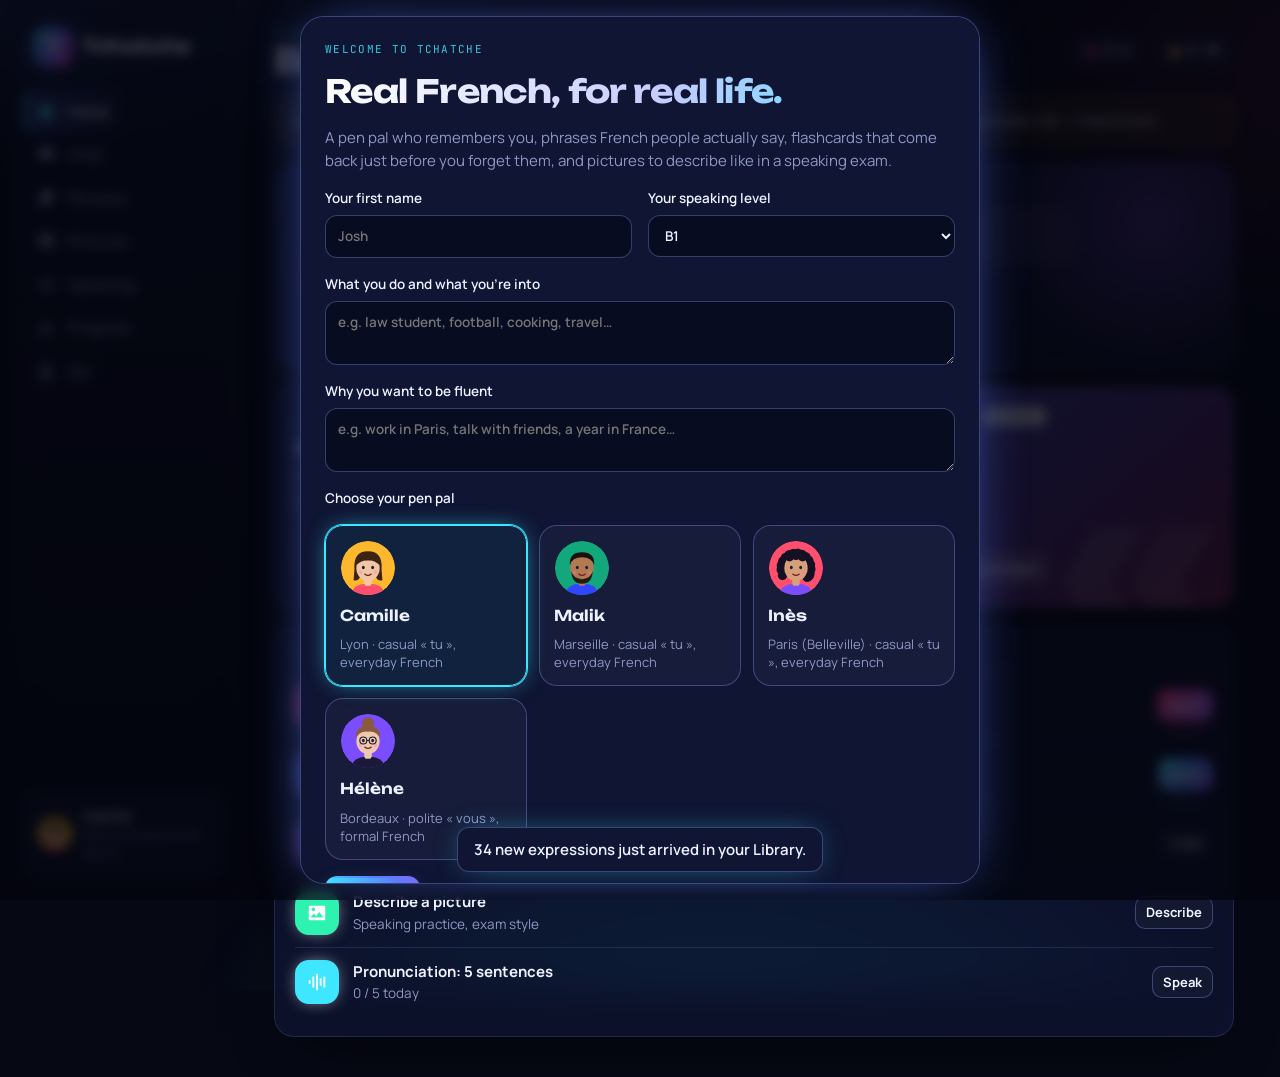
==== commit fc636a8f: "Offline mode that always replies, AI self-check, auto-updating expression packs - Offline mode: when" ====
--- a/index.html
+++ b/index.html
@@ -1428,7 +1428,7 @@
 function userLevel(){ return Math.floor(Math.sqrt(totalXP()/120))+1; }
 
 /* ---------------- cards ---------------- */
-function seedCard(i){ const [fr,en,reg,ex,note]=SEED[i]; return {id:"s"+i,fr,en,reg,ex,note,src:"seed",added:Date.now(),due:0,ivl:0,ease:2.5,reps:0,lapses:0,last:0}; }
+function seedCard(i){ const [fr,en,reg,ex,note,,pid]=SEED[i]; return {id:pid||"s"+i,fr,en,reg,ex,note,src:"seed",added:Date.now(),due:0,ivl:0,ease:2.5,reps:0,lapses:0,last:0}; }
 function hasFr(fr){ const n=norm(fr); return Object.values(S.cards).some(c=>norm(c.fr)===n); }
 function addCard(o){ if(!o||!o.fr||hasFr(o.fr)) return null; const c={id:"c"+uid(),fr:String(o.fr).slice(0,240),en:String(o.en||"").slice(0,240),reg:o.reg||"courant",ex:String(o.ex||"").slice(0,300),note:String(o.note||"").slice(0,300),src:o.src||"gen",added:Date.now(),due:0,ivl:0,ease:2.5,reps:0,lapses:0,last:0}; S.cards[c.id]=c; Store.saveCard(c); return c; }
 const isNew=c=>!c.last;
@@ -1530,7 +1530,7 @@
 function needAI(){ if(aiReady()) return true; toast(OFFLINE&&!gem?"Connect your free AI brain (Me → Free AI brain) to use this.":!netOK?"You're offline: this comes back as soon as you're connected.":aiState==="pending"?"Connecting to Claude…":"Claude isn't available here: open Tchatche on claude.ai to use this."); return false; }
 function showBanner(){ return (OFFLINE&&!gem)||!netOK||aiState==="off"; }
 function bannerText(){ const n=(S.main.reserve||[]).length, pn=pal().name, mm=`${n} saved message${n===1?"":"s"}`, lr=Local.ready();
-  const how=lr?`${pn} replies using the AI on your phone`:`${pn} replies with ${mm}`;
+  const how=lr?`${pn} replies using the AI on your phone`:`${pn} replies in offline mode (simpler replies)`;
   if(HOSTED&&!gem) return `${how}. For live chat with corrections and translations, connect a free AI brain: Me → Free AI brain.`;
   if(OFFLINE&&!gem) return `Offline version. Flashcards, voice, speaking practice and pictures all work. ${how}. Your messages get corrected when you import your progress into the online app (Me → Offline & sync).`;
   if(!netOK) return `You're offline. Everything keeps working: ${how}, and your messages will be corrected properly when you're back online.`;
@@ -1681,7 +1681,7 @@
 function msgHTML(m,i){
   if(m.role==="a"){
     return `<div class="msg a" data-i="${i}"><div class="bubble">${m.pending&&!m.text?'<span class="typing"><i></i><i></i><i></i></span>':m.pending?esc(m.text):wordify(m.text)}</div>
-    ${m.pending?"":`<div class="tools"><button data-act="say">${I.play} Listen</button><button data-act="slow">${I.play} Slowly</button><button data-act="en">${I.globe} Translate</button></div>
+    ${m.pending?"":`<div class="tools"><button data-act="say">${I.play} Listen</button><button data-act="slow">${I.play} Slowly</button><button data-act="en">${I.globe} Translate</button></div>${m.brain?`<div class="muted" style="font-size:11px;opacity:.75">Offline mode · simple replies</div>`:""}
     <div class="en" ${S.main.profile.showEN&&m.en?"":"hidden"}>${esc(m.en||"")}</div>
     ${(m.phrases||[]).length?`<div class="chips">${m.phrases.map((p,j)=>`<button class="addchip ${hasFr(p.fr)?"added":""}" data-act="addp" data-j="${j}">${hasFr(p.fr)?"✓":"+"} <b>${esc(p.fr)}</b> <span>${esc(p.en)}</span></button>`).join("")}</div>`:""}`}</div>`;
   }
@@ -2253,7 +2253,7 @@
 function callOpen(){ const c=$("#call"); return !!c&&!c.hidden; }
 function callHello(){ const pp=pal(), n=S.main.profile.name||""; return pp.tu===false?`Allô, bonjour ${n} ! C'est ${pp.name}. Je vous écoute.`:`Allô ${n} ? C'est ${pp.name} ! Alors, quoi de neuf ?`; }
 function lastReply(){ return [...S.chat.msgs].reverse().find(m=>m.role==="a"&&m.text&&!m.pending); }
-function openCall(){ if(!aiReady()&&!(S.main.reserve||[]).length&&!needAI()) return; $("#call").hidden=false; renderCall(); const l=lastReply(); Voice.speak(l?l.text:callHello()); }
+function openCall(){ if(!aiReady()&&netOK&&!Local.ready()&&!needAI()) return; $("#call").hidden=false; renderCall(); const l=lastReply(); Voice.speak(l?l.text:callHello()); }
 function renderCall(){
   const pp=pal(), p=S.main.profile; const pend=S.chat.msgs.find(m=>m.pending); const l=lastReply();
   const txt=pend?(pend.text||"…"):(l?l.text:callHello());
@@ -2370,15 +2370,12 @@
   const ta=$("#chatIn"); if(ta){ ta.value=""; ta.style.height="auto"; } const ci=$("#callIn"); if(ci) ci.value="";
   S.chat.msgs.push({id:uid(),role:"u",text,ts:Date.now(),queued:!/^\[(Jeu de rôle|Consigne)\]/.test(text)});
   logAdd("msgs"); addXP(10);
-  const res=S.main.reserve||(S.main.reserve=[]);
   saveChat(); saveMain(); renderChat(); if(callOpen()) renderCall();
   if(Local.ready()) return localReply();
-  if(!res.length){ toast(`${pal().name} has no saved messages left. Your message is kept and will be corrected once you're online.`); return; }
   chatBusy=true; setThinking(true);
-  setTimeout(()=>{ const r=res.shift();
-    S.chat.msgs.push({id:uid(),role:"a",text:r.fr,en:r.en,phrases:r.phrases||[],ts:Date.now(),reserve:true});
+  setTimeout(()=>{ brainReply(); const r=S.chat.msgs[S.chat.msgs.length-1];
     chatBusy=false; setThinking(false); saveChat(); saveMain(); renderChat(); if(callOpen()) renderCall(); renderAIBanner();
-    if(S.main.profile.autoSpeak||callOpen()) Voice.speak(r.fr); },1300+Math.random()*900);
+    if(S.main.profile.autoSpeak||callOpen()) Voice.speak(r.text); },900+Math.random()*900);
 }
 async function fillReserve(){
   if(!aiReady()) return 0;
@@ -2572,6 +2569,16 @@
   return f;
 }
 
+
+/* ---------------- expression packs: new expressions arrive automatically (phrases.json next to the app) ---------------- */
+function packId(fr){ let h=0; for(const ch of String(fr).toLowerCase()) h=(h*31+ch.charCodeAt(0))|0; return "p"+(h>>>0).toString(36); }
+function applyPack(p){ if(!p||!Array.isArray(p.batches)) return 0; const have=new Set(SEED.map(x=>String(x[0]).toLowerCase())); let n=0;
+  p.batches.forEach(b=>(b&&Array.isArray(b.items)?b.items:[]).forEach(x=>{ if(!Array.isArray(x)||!x[0]||!x[1]) return; const k=String(x[0]).toLowerCase(); if(have.has(k)) return; have.add(k);
+    SEED.push([String(x[0]),String(x[1]),String(x[2]||"courant"),String(x[3]||""),String(x[4]||""),String(b.t||"Nouveautés"),packId(x[0])]); n++; }));
+  return n; }
+async function fetchPack(){ if(!HOSTED||navigator.onLine===false) return;
+  try{ const r=await fetch("./phrases.json",{cache:"no-store"}); if(!r.ok) return; const p=await r.json(); lsSet("tch_pack",p); const n=applyPack(p);
+    if(n){ toast(`${n} new expression${n>1?"s":""} just arrived in your Library.`,6000); if(curView==="phrases") render("phrases"); } }catch(e){} }
 
 /* ---------------- offline library ---------------- */
 let libTheme="Café & resto", libQ="";
@@ -2772,9 +2779,223 @@
   const c=(lsGet("tch_local_crashes")||0)+1; lsSet("tch_local_crashes",c); lsSet("tch_local_nowarm",true);
   const s=lsGet("tch_local"); if(s){ s.ready=false; lsSet("tch_local",s); }
   lsSet("tch_local_err",{msg:"Your phone closed the app while loading the AI into memory (it ran out of memory). Close your other apps and try again"+(/gemma3|1B/.test(lf.id)?". If it keeps happening, this iPhone can't run an offline AI; your pen pal will use saved messages instead.":", or choose Light, which needs much less memory."),raw:"App was closed during model load: "+lf.id,ts:Date.now()}); }
-// a saved message stands in whenever the on-device AI can't answer, so offline chat never just hangs
-function reserveReply(note){ const r=(S.main.reserve||[]).shift(); if(!r){ toast(note+" No saved messages left either: your message is kept and will be answered when you're online.",9000); return false; }
-  S.chat.msgs.push({id:uid(),role:"a",text:r.fr,en:r.en,phrases:r.phrases||[],ts:Date.now(),reserve:true}); toast(note+" Here's a saved message from "+pal().name+" instead.",8000); return true; }
+/* ---------------- offline conversation mode: always works, no AI needed ----------------
+   Lines are [fr, en]. In fr, {a|b} picks a for tu pen pals and b for vous pen pals (more formal);
+   <m|f> follows the pen pal's gender; {name} and {city} are filled in. */
+const BRAIN={
+  greet:{re:/^(salut|coucou|bonjour|bonsoir|hello|hey|yo|wesh|hi|re)\b/, r:[
+    ["{Coucou|Bonjour} {name} !","Hi {name}!"],
+    ["{Salut {name} ! Ça fait plaisir de te lire.|Bonjour {name} ! Cela me fait plaisir de vous lire.}","Hi {name}! Nice to hear from you."],
+    ["{Hey {name} ! Je pensais justement à toi.|Bonjour {name} ! Je pensais justement à vous.}","Hey {name}! I was just thinking about you."]]},
+  bye:{re:/(bonne nuit|a plus|a\+|a demain|bisous|bises|ciao|au revoir|a bientot|a tout a l.heure|je (dois|vais) (y aller|filer|dormir|me coucher)|^bonne (soiree|journee|nuit)|\bbye\b)/, end:true, r:[
+    ["{Bonne nuit {name}, fais de beaux rêves ! On se reparle demain ?|Bonne nuit {name}, faites de beaux rêves ! À demain ?}","Good night {name}, sweet dreams! Talk tomorrow?"],
+    ["{Ça marche, à plus tard ! Bisous !|Très bien, à bientôt ! Belle soirée à vous.}","Sure, talk later! Take care!"],
+    ["{Allez, file ! On se reparle vite. Bises !|Je vous laisse ! On se reparle bientôt.}","Off you go! Talk soon."]]},
+  thanks:{re:/\b(merci|thanks|thank you)\b/, r:[
+    ["Avec plaisir !","My pleasure!"],["{De rien, c'est normal !|Je vous en prie, c'est normal.}","You're welcome, of course!"],["{Pas de souci !|Je vous en prie !}","No problem!"]]},
+  laugh:{re:/(haha|hihi|mdr|ptdr|lol|xd|\bmort de rire)/, r:[
+    ["{Haha, je savais que ça te ferait rire !|Ha ha, je savais que cela vous amuserait !}","Haha, I knew that would make you laugh!"],
+    ["{Mdr, t'es bête !|Ha ha, vous êtes drôle !}","Lol, you're silly!"],
+    ["{Je suis <mort|morte> de rire !|Cela m'a bien fait rire !}","I'm dying of laughter!"]]},
+  bad:{re:/(fatigu|creve|epuise|naze|stress|triste|deprim|pas (top|terrible|bien|ouf|genial|fou)|bof|le seum|malade|galere|marre|degoute|enerve|vener|relou|\bnul\b|horrible|\bdure?\b|difficile|angoiss|inquiet|seul|ennui|m.ennuie)/, mood:1, r:[
+    ["{Oh non… Qu'est-ce qui se passe ?|Oh non… Que se passe-t-il ?}","Oh no… What's going on?"],
+    ["{Ah mince, ça craint. Raconte-moi, qu'est-ce qui t'arrive ?|Oh, je suis <désolé|désolée>. Racontez-moi : que vous arrive-t-il ?}","Oh no, that sucks. Tell me, what's happening?"],
+    ["{Courage ! Les journées pourries, ça arrive à tout le monde.|Courage ! Les journées difficiles arrivent à tout le monde.}","Hang in there! Rubbish days happen to everyone."],
+    ["{Ah, je connais ce sentiment. Moi, dans ces cas-là, je me fais un thé et je mets une série. C'est quoi ton remède, toi ?|Je connais ce sentiment. Dans ces cas-là, je me prépare un thé et je lis un peu. Quel est votre remède ?}","I know that feeling. In those moments I make a tea and put on a series. What's your remedy?"]]},
+  good:{re:/(\bsuper\b|genial|trop bien|content|heureu|\btop\b|nickel|(ca )?va (bien|super|tres bien)|tres bien|en forme|cool|kiffe|de ouf|parfait|excellent|incroyable|j.adore|trop content|ravi)/, mood:1, r:[
+    ["{Trop bien ! Ça fait plaisir à entendre.|Formidable ! Cela fait plaisir à entendre.}","So good! Lovely to hear."],
+    ["{Génial ! T'as l'air en pleine forme.|Excellent ! Vous avez l'air en pleine forme.}","Great! You sound on top form."],
+    ["Ah, j'adore {cette énergie|cet enthousiasme} !","Ah, I love this energy!"],
+    ["{Nickel ! Qu'est-ce qui te met de si bonne humeur ?|Parfait ! Qu'est-ce qui vous met de si bonne humeur ?}","Perfect! What's put you in such a good mood?"]]},
+  food:{re:/(mang|bouff|cuisin|resto|restaurant|diner|dejeuner|petit dej|pizza|pates|croissant|boulangerie|cafe|\bthe\b|boire|un verre|apero|biere|\bvin\b|faim|recette|fromage|dessert|gateau)/, kw:/manger|bouffe|faim|resto|cuisine|plat|eat|food|hungry|café|verre|apéro|boire/i, r:[
+    ["{Ah, tu me parles de bouffe, tu me prends par les sentiments !|Ah, vous me parlez de cuisine, vous me prenez par les sentiments !}","Ah, talking about food, you know how to win me over!"],
+    ["{Miam ! Moi, hier soir, je me suis fait des pâtes au pesto maison. Rien de fou, mais trop bon.|Moi, hier soir, je me suis préparé des pâtes au pesto maison. Simple, mais délicieux.}","Yum! Last night I made homemade pesto pasta. Nothing fancy, but so good."],
+    ["{Arrête, ça me donne faim !|Vous me donnez faim !}","Stop, you're making me hungry!"]],
+    q:[["{C'est quoi ton plat préféré ?|Quel est votre plat préféré ?}","What's your favourite dish?"],
+       ["{Tu sais cuisiner, toi ?|Vous cuisinez souvent ?}","Can you cook?"],
+       ["{T'as déjà goûté la raclette ou la tartiflette ?|Avez-vous déjà goûté la raclette ou la tartiflette ?}","Have you ever tried raclette or tartiflette?"],
+       ["{Tu manges quoi ce soir ?|Que mangez-vous ce soir ?}","What are you eating tonight?"]]},
+  study:{re:/(\bcours\b|\bfac\b|universite|\bfac\b|etudi|etudes|exam|partiel|devoirs?\b|revis|\bdroit\b|\bloi\b|dissert|\bprof\b|lecture notes|bibliotheque|\bbu\b|master|licence|diplome)/, kw:/étud|exam|cours|fac|droit|réviser|bosser/i, r:[
+    ["{Bon courage pour les révisions !|Bon courage pour vos révisions !}","Good luck with the revision!"],
+    ["{Les études, c'est intense, hein !|Les études demandent beaucoup d'énergie !}","Studying is intense, eh!"],
+    ["{Respect, moi à la fac je bossais toujours à la dernière minute, haha.|Bravo. Moi, à l'université, je travaillais toujours à la dernière minute !}","Respect, at uni I always worked at the last minute, haha."]],
+    q:[["{Tu révises comment, toi ?|Comment révisez-vous ?}","How do you revise?"],
+       ["{C'est quoi ta matière préférée ?|Quelle est votre matière préférée ?}","What's your favourite subject?"],
+       ["{T'as quand, tes prochains examens ?|Quand avez-vous vos prochains examens ?}","When are your next exams?"],
+       ["{Qu'est-ce qui te plaît le plus dans tes études ?|Qu'est-ce qui vous plaît le plus dans vos études ?}","What do you like most about your studies?"]]},
+  work:{re:/(travail|boulot|taf|bosse|bureau|reunion|collegue|patron|stage|\bjob\b)/, kw:/travail|boulot|bosser|taf|réunion|collègue/i, r:[
+    ["{Ah, le boulot, toujours le boulot !|Ah, le travail, toujours le travail !}","Ah, work, always work!"],
+    ["Moi aussi, j'ai une semaine chargée, je suis sous l'eau.","Me too, busy week, I'm swamped."],
+    ["Bon courage, ça va payer, j'en suis <sûr|sûre> !","Good luck, it'll pay off, I'm sure!"]],
+    q:[["{C'est quoi le plus dur pour toi en ce moment ?|Qu'est-ce qui est le plus difficile pour vous en ce moment ?}","What's the hardest thing for you right now?"],
+       ["{Tu t'entends bien avec les gens autour de toi ?|Vous vous entendez bien avec les gens autour de vous ?}","Do you get on with the people around you?"],
+       ["{Tu te vois faire ça toute ta vie ?|Vous vous voyez faire cela toute votre vie ?}","Can you see yourself doing that all your life?"],
+       ["{Qu'est-ce qui te plaît le plus là-dedans ?|Qu'est-ce qui vous plaît le plus là-dedans ?}","What do you like most about it?"]]},
+  plans:{re:/(week.?end|samedi|dimanche|ce soir|demain|vacances|projet|prevu|\bplan\b|sortir|soiree|fete|anniv|concert|rendez.vous|\brdv\b)/, kw:/week-end|soir|sortir|prévu|plan|fête|soirée/i, r:[
+    ["Oh, ça a l'air sympa !","Oh, sounds nice!"],
+    ["{Trop cool, j'ai hâte que tu me racontes !|Formidable, j'ai hâte que vous me racontiez !}","So cool, can't wait for you to tell me about it!"],
+    ["{Moi, ce week-end, je crois que je vais me poser et ne rien faire. Ça me fera du bien.|Moi, ce week-end, je crois que je vais me reposer. Cela me fera du bien.}","This weekend I think I'll chill and do nothing. It'll do me good."]],
+    q:[["{T'as prévu quoi exactement ?|Qu'avez-vous prévu exactement ?}","What exactly have you got planned?"],
+       ["{Tu y vas avec qui ?|Avec qui y allez-vous ?}","Who are you going with?"],
+       ["{Vous allez où ?|Où allez-vous ?}","Where are you going?"]]},
+  sport:{re:/(sport|foot|match|salle|muscu|courir|running|velo|natation|nager|tennis|\bgym\b|rugby|basket|yoga|footing)/, kw:/sport|salle|courir|match|foot|vélo|muscu/i, r:[
+    ["{Respect, moi j'ai du mal à me motiver en ce moment !|Bravo ! J'ai du mal à me motiver en ce moment.}","Respect, I'm struggling to get motivated at the moment!"],
+    ["Ah, le sport, ça vide la tête.","Ah, sport clears your head."],
+    ["Moi, je fais du vélo presque tous les jours, c'est mon petit plaisir.","I cycle almost every day, it's my little pleasure."]],
+    q:[["{T'en fais souvent ?|Vous en faites souvent ?}","Do you do it often?"],
+       ["{Tu supportes quelle équipe ?|Quelle équipe supportez-vous ?}","Which team do you support?"],
+       ["{C'est quoi ton sport préféré à regarder ?|Quel sport préférez-vous regarder ?}","What's your favourite sport to watch?"]]},
+  media:{re:/(film|serie|netflix|cine|musique|chanson|concert|livre|\blire\b|lecture|podcast|jeu video|album|\brap\b|youtube|tiktok|insta)/, kw:/film|série|musique|chanson|livre|regarder|écouter/i, r:[
+    ["Oh, je note !","Oh, I'll make a note of that!"],
+    ["{J'adore parler de ça ! En ce moment, je regarde une série policière française, je suis à fond dedans.|J'adore parler de cela ! En ce moment, je regarde une série policière française, elle est passionnante.}","I love talking about this! I'm watching a French crime series right now, I'm totally hooked."],
+    ["{Ah ouais ? Faut que je regarde ça.|Ah oui ? Il faut que je regarde cela.}","Oh yeah? I need to check that out."]],
+    q:[["{Tu me conseilles quoi en ce moment ?|Que me conseillez-vous en ce moment ?}","What do you recommend at the moment?"],
+       ["{T'as déjà regardé des films français ? « Intouchables », par exemple ?|Avez-vous déjà regardé des films français ? « Intouchables », par exemple ?}","Have you watched any French films? « Intouchables », for example?"],
+       ["{Tu écoutes quoi comme musique en ce moment ?|Qu'écoutez-vous comme musique en ce moment ?}","What music are you listening to at the moment?"]]},
+  travel:{re:/(voyage|avion|\btrain\b|france|paris|lyon|marseille|bordeaux|visiter|\bville\b|pays|etranger|plage|montagne)/, kw:/voyage|partir|vacances|visiter|avion|train/i, r:[
+    ["Ah, voyager, c'est ma passion !","Ah, travelling is my passion!"],
+    ["Ça fait rêver !","That sounds like a dream!"],
+    ["{Tu sais que t'as toujours un canapé à {city} si tu passes !|Si vous passez par {city}, faites-moi signe !}","You know there's always a sofa for you in {city} if you come by!"]],
+    q:[["{C'est quoi le plus bel endroit que t'aies jamais vu ?|Quel est le plus bel endroit que vous ayez jamais vu ?}","What's the most beautiful place you've ever seen?"],
+       ["{Tu reviens quand en France ?|Quand revenez-vous en France ?}","When are you next coming to France?"],
+       ["{Plutôt mer ou montagne, toi ?|Plutôt mer ou montagne, vous ?}","Sea or mountains, you?"]]},
+  weather:{re:/(meteo|pluie|pleut|soleil|froid|chaud|neige|temps qu.il fait|caille|canicule|orage)/, kw:/temps|pleuvoir|soleil|froid|chaud|météo/i, r:[
+    ["Ici à {city}, il fait un temps de chien aujourd'hui.","Here in {city}, the weather's awful today."],
+    ["Ici, grand soleil ! Ça remonte le moral.","Here, bright sunshine! It lifts your mood."]],
+    q:[["{Il fait quel temps chez toi ?|Quel temps fait-il chez vous ?}","What's the weather like where you are?"],
+       ["{T'es plutôt été ou hiver ?|Êtes-vous plutôt été ou hiver ?}","Are you more a summer or a winter person?"]]},
+  family:{re:/(famille|mere|pere|maman|papa|frere|soeur|copain|copine|\bami|pote|\bmec\b|meuf|chien|chat\b|parents|cousin|coloc)/, kw:/famille|ami|pote|copain|copine|frère|sœur|parents/i, r:[
+    ["Ah, c'est mignon !","Aw, that's sweet!"],
+    ["{Les potes, c'est sacré.|Les amis, c'est sacré.}","Friends are sacred."],
+    ["{Moi, je vois ma sœur ce week-end, ça fait trop longtemps !|Je vois ma sœur ce week-end, cela faisait longtemps !}","I'm seeing my sister this weekend, it's been too long!"]],
+    q:[["{T'es proche de ta famille ?|Êtes-vous proche de votre famille ?}","Are you close to your family?"],
+       ["{Vous faites quoi, d'habitude, quand vous vous retrouvez entre potes ?|Que faites-vous, d'habitude, avec vos amis ?}","What do you usually do when you get together with your mates?"],
+       ["{T'as des frères et sœurs ?|Avez-vous des frères et sœurs ?}","Do you have brothers and sisters?"]]},
+  french:{re:/(francais|apprendre|langue|accent|\bmots?\b|expression|grammaire|comprends pas|comprend pas|conjug|vocabulaire|parler)/, kw:/parler|comprendre|mot|dire|expression/i, r:[
+    ["{Franchement, tu progresses vite, je le vois.|Sincèrement, vous progressez vite, je le vois.}","Honestly, you're progressing fast, I can see it."],
+    ["{Le français, c'est pas facile, mais tu te débrouilles super bien !|Le français n'est pas facile, mais vous vous débrouillez très bien !}","French isn't easy, but you're doing really well!"],
+    ["{T'inquiète, même nous, on galère avec l'orthographe !|Ne vous inquiétez pas : même les Français peinent avec l'orthographe !}","Don't worry, even we struggle with spelling!"]],
+    q:[["{C'est quoi le truc le plus dur pour toi en français ?|Qu'est-ce qui vous semble le plus difficile en français ?}","What's the hardest thing for you in French?"],
+       ["{T'as un mot français préféré ?|Avez-vous un mot français préféré ?}","Do you have a favourite French word?"],
+       ["{Tu voudrais qu'on parle de quoi pour pratiquer ?|De quoi aimeriez-vous parler pour pratiquer ?}","What would you like to talk about to practise?"]]},
+  how:{re:/((ca va|comment (tu vas|vas.tu|allez.vous|ca va))\s*\?|et toi|et vous|quoi de neuf|la forme\s*\?|ta journee\s*\?|votre journee\s*\?)/, r:[
+    ["{Ça va super, merci ! Petite journée tranquille ici à {city}.|Je vais très bien, merci ! Petite journée tranquille ici à {city}.}","I'm doing great, thanks! Quiet little day here in {city}."],
+    ["{Franchement, ça va grave bien. J'ai bien dormi pour une fois, ça change tout !|Très bien, merci. J'ai bien dormi pour une fois, cela change tout !}","Honestly, really good. I slept well for once, it changes everything!"],
+    ["{Bof, un peu <crevé|crevée>… mais ça va, je tiens le coup !|Un peu <fatigué|fatiguée>, je l'avoue… mais je tiens le coup !}","Meh, a bit knackered… but I'm hanging in there!"],
+    ["{Ça roule ! J'ai eu une journée chargée mais productive.|Très bien ! J'ai eu une journée chargée mais productive.}","All good! Busy but productive day."]],
+    q:[["Et {toi|vous}, ça va ?","And you, how are you?"],["Et {toi, ta journée ?|vous, votre journée ?}","And you, how was your day?"]]},
+  yes:{re:/^(oui|ouais|ouai|yes|yep|carrement|grave|exact|exactement|d.accord|dac|ok|okay|bien sur|evidemment|trop)\W*$/, r:[
+    ["Ah, je savais !","Ha, I knew it!"],["{Grave ! On est d'accord.|Nous sommes bien d'accord.}","Totally! We agree."],["{Ah, trop bien.|Ah, très bien.}","Ah, great."]]},
+  no:{re:/^(non|nan|pas vraiment|pas du tout|jamais|bof|pas trop)\W*$/, r:[
+    ["Ah bon ? Pourquoi ?","Really? Why?"],["Ah, d'accord, je vois.","Ah, OK, I see."]]},
+  ask:{re:/\b(tu|toi|vous|ton|ta|tes|votre|vos)\b.*\?\s*$/, r:[
+    ["{Moi ? Bah, aujourd'hui j'ai surtout bossé, puis je suis <allé|allée> boire un café avec une copine.|Moi ? Eh bien, aujourd'hui j'ai surtout travaillé, puis je suis <allé|allée> prendre un café avec une amie.}","Me? Well, today I mostly worked, then went for a coffee with a friend."],
+    ["{Bonne question ! Honnêtement, je sais pas trop… J'y réfléchis et je te dis.|Bonne question ! Honnêtement, je ne sais pas trop… Je vais y réfléchir.}","Good question! Honestly, I'm not too sure… I'll think about it and tell you."],
+    ["{Haha, tu poses de ces questions ! Je te réponds plus tard, promis.|Quelle question ! Je vous réponds plus tard, promis.}","Haha, the questions you ask! I'll answer later, promise."]]},
+  any:{r:[
+    ["{Ah ouais ? Intéressant !|Ah oui ? Intéressant !}","Oh yeah? Interesting!"],
+    ["Je vois ce que {tu veux|vous voulez} dire.","I see what you mean."],
+    ["{Ah, c'est marrant que tu dises ça.|C'est amusant que vous disiez cela.}","Ah, funny you should say that."],
+    ["Ah, je note !","Ah, noted!"],
+    ["{Ah ouais, je comprends.|Ah oui, je comprends.}","Ah yeah, I get it."]]}
+};
+const BRAIN_SELF=[
+  ["{Moi, aujourd'hui, j'ai eu une journée de dingue.|Moi, aujourd'hui, j'ai eu une journée bien remplie.}","Me, I had a crazy day today."],
+  ["{Au fait, j'ai découvert un petit café trop mignon près de chez moi.|Au fait, j'ai découvert un petit café charmant près de chez moi.}","By the way, I found a lovely little café near my place."],
+  ["{Il s'est passé un truc drôle ce matin : j'ai croisé mon voisin en pyjama à la boulangerie !|Il s'est passé une chose amusante ce matin : j'ai croisé mon voisin en pyjama à la boulangerie !}","Something funny happened this morning: I bumped into my neighbour in his pyjamas at the bakery!"],
+  ["{J'ai enfin fini un projet sur lequel je bossais depuis des semaines, je suis trop <content|contente> !|J'ai enfin terminé un projet sur lequel je travaillais depuis des semaines, je suis tellement <content|contente> !}","I've finally finished a project I'd been working on for weeks, I'm so happy!"],
+  ["{J'ai testé une nouvelle recette hier soir… disons que c'était pas une réussite, haha.|J'ai essayé une nouvelle recette hier soir… disons que ce n'était pas une franche réussite.}","I tried a new recipe last night… let's say it wasn't a success, haha."],
+  ["{En ce moment, j'essaie de moins traîner sur mon téléphone. C'est pas gagné !|En ce moment, j'essaie de passer moins de temps sur mon téléphone. Ce n'est pas gagné !}","I'm trying to spend less time on my phone at the moment. Not easy!"]
+];
+const BRAIN_Q=[
+  ["{Au fait, t'as fait quoi de beau aujourd'hui ?|Au fait, qu'avez-vous fait de beau aujourd'hui ?}","By the way, what did you get up to today?"],
+  ["{C'est quoi le meilleur moment de ta semaine pour l'instant ?|Quel a été le meilleur moment de votre semaine jusqu'ici ?}","What's been the best moment of your week so far?"],
+  ["{Si tu pouvais vivre n'importe où en France, tu choisirais où ?|Si vous pouviez vivre n'importe où en France, où iriez-vous ?}","If you could live anywhere in France, where would you pick?"],
+  ["{T'as un projet qui te tient à cœur en ce moment ?|Avez-vous un projet qui vous tient à cœur en ce moment ?}","Have you got a project close to your heart at the moment?"],
+  ["{Raconte-moi un truc qui t'a fait rire récemment !|Racontez-moi quelque chose qui vous a fait rire récemment !}","Tell me something that made you laugh recently!"],
+  ["{Tu préfères les soirées tranquilles ou les grosses fêtes ?|Préférez-vous les soirées tranquilles ou les grandes fêtes ?}","Do you prefer quiet evenings or big parties?"],
+  ["{C'est quoi ton petit plaisir du dimanche ?|Quel est votre petit plaisir du dimanche ?}","What's your little Sunday treat?"],
+  ["{T'es plutôt du matin ou du soir ?|Êtes-vous plutôt du matin ou du soir ?}","Are you more of a morning or an evening person?"],
+  ["{Si t'avais une journée entière rien que pour toi, tu ferais quoi ?|Si vous aviez une journée entière rien que pour vous, que feriez-vous ?}","If you had a whole day just for yourself, what would you do?"],
+  ["{Qu'est-ce qui t'a donné envie d'apprendre le français, au départ ?|Qu'est-ce qui vous a donné envie d'apprendre le français, au départ ?}","What made you want to learn French in the first place?"],
+  ["{T'as un rêve un peu fou que tu voudrais réaliser ?|Avez-vous un rêve un peu fou que vous aimeriez réaliser ?}","Have you got a slightly crazy dream you'd like to achieve?"],
+  ["{C'est quoi la dernière chose que t'as achetée et que tu regrettes ?|Quelle est la dernière chose que vous avez achetée et que vous regrettez ?}","What's the last thing you bought and regretted?"],
+  ["{Tu fais quoi ce soir ?|Que faites-vous ce soir ?}","What are you doing tonight?"],
+  ["{T'as appris quoi de nouveau cette semaine ?|Qu'avez-vous appris de nouveau cette semaine ?}","What have you learnt that's new this week?"],
+  ["{Tu te souviens de ton premier voyage à l'étranger ?|Vous souvenez-vous de votre premier voyage à l'étranger ?}","Do you remember your first trip abroad?"],
+  ["{T'as un talent caché ?|Avez-vous un talent caché ?}","Have you got a hidden talent?"],
+  ["{C'est quoi le meilleur conseil qu'on t'ait jamais donné ?|Quel est le meilleur conseil qu'on vous ait jamais donné ?}","What's the best advice anyone's ever given you?"],
+  ["{Tu te vois où dans cinq ans ?|Où vous voyez-vous dans cinq ans ?}","Where do you see yourself in five years?"],
+  ["{T'as déjà vécu un moment gênant en parlant français ?|Avez-vous déjà vécu un moment gênant en parlant français ?}","Have you ever had an awkward moment speaking French?"],
+  ["{T'as des projets pour les prochaines vacances ?|Avez-vous des projets pour les prochaines vacances ?}","Any plans for the next holidays?"],
+  ["{Tu lis quelque chose en ce moment ?|Lisez-vous quelque chose en ce moment ?}","Are you reading anything at the moment?"],
+  ["{Si tu devais décrire ta journée en trois mots, ce serait lesquels ?|Si vous deviez décrire votre journée en trois mots, lesquels choisiriez-vous ?}","If you had to describe your day in three words, which would they be?"]
+];
+function brainFill(s){ const pp=pal(), tu=pp.tu!==false, name=String(S.main.profile.name||"").replace(/[{}|<>]/g,""), city=String(pp.city).split(" (")[0];
+  return s.replace(/\{name\}/g,name).replace(/\{city\}/g,city).replace(/<([^|>]*)\|([^>]*)>/g,(_,m,f)=>pp.fem?f:m).replace(/\{([^{}|]*)\|([^{}]*)\}/g,(_,a,b)=>tu?a:b)
+    .replace(/ ([,.])/g,"$1").replace(/\s{2,}/g," ").trim(); }
+const bnorm=s=>String(s).toLowerCase().replace(/[’`]/g,"'").normalize("NFD").replace(/[\u0300-\u036f]/g,"").replace(/\s+/g," ").trim();
+function brainIntents(text){ const t=bnorm(text); let out=Object.keys(BRAIN).filter(k=>BRAIN[k].re&&BRAIN[k].re.test(t));
+  if(out.includes("how")) out=out.filter(k=>k!=="ask");
+  if(out.includes("bad")) out=out.filter(k=>k!=="good");
+  return out; }
+function brainCompose(text){
+  const used=S.main.brainRecent||(S.main.brainRecent=[]);
+  const pick=arr=>{ const fresh=arr.filter(x=>!used.includes(x[0])); const x=(fresh.length?fresh:arr)[Math.floor(Math.random()*(fresh.length?fresh:arr).length)]; used.push(x[0]); if(used.length>40) used.splice(0,used.length-40); return x; };
+  const it=brainIntents(text), parts=[], has=k=>it.includes(k);
+  if(has("bye")){ parts.push(pick(BRAIN.bye.r)); return {parts,it}; }
+  if(has("greet")) parts.push(pick(BRAIN.greet.r));
+  if(has("thanks")) parts.push(pick(BRAIN.thanks.r));
+  const mood=has("bad")?"bad":has("good")?"good":null; if(mood) parts.push(pick(BRAIN[mood].r));
+  const topic=["study","food","work","plans","sport","media","travel","weather","family","french"].find(has);
+  if(topic&&!(mood==="bad")) parts.push(pick(BRAIN[topic].r));
+  if(has("how")) parts.push(pick(BRAIN.how.r)); else if(has("ask")&&!topic) parts.push(pick(BRAIN.ask.r));
+  if(has("laugh")&&!mood) parts.push(pick(BRAIN.laugh.r));
+  if(!parts.length||(parts.length===1&&has("greet")&&!has("how"))){ if(has("yes")) parts.push(pick(BRAIN.yes.r)); else if(has("no")) parts.push(pick(BRAIN.no.r)); else if(!has("greet")) parts.push(pick(BRAIN.any.r)); }
+  const asked=parts.some(p=>/\?\s*$/.test(brainFill(p[0])));
+  if(!asked){ if(!topic&&!mood&&Math.random()<.4) parts.push(pick(BRAIN_SELF));
+    const qs=has("how")&&!mood?BRAIN.how.q:topic&&Math.random()<.85?BRAIN[topic].q:BRAIN_Q; parts.push(pick(qs)); }
+  return {parts,it,topic}; }
+function brainPhrase(topic){ const kw=topic&&BRAIN[topic].kw; const pool=SEED.filter(x=>!hasFr(x[0])&&(!kw||kw.test(x[0]+" "+x[1]+" "+(x[3]||""))));
+  const src=pool.length?pool:SEED.filter(x=>!hasFr(x[0])); if(!src.length) return null; const x=src[Math.floor(Math.random()*src.length)];
+  return {fr:x[0],en:x[1],reg:x[2],ex:x[3]}; }
+// replies in offline mode: reacts to what was said, shares a little, always asks something back
+function brainReply(note){
+  const um=[...S.chat.msgs].reverse().find(x=>x.role==="u"); const c=brainCompose(um?um.text:"");
+  let fr=c.parts.map(p=>brainFill(p[0])).join(" "), en=c.parts.map(p=>brainFill(p[1])).join(" ");
+  const res=S.main.reserve||[]; if(!c.it.length&&res.length&&Math.random()<.5){ const r=res.shift(); fr=r.fr; en=r.en||""; }
+  const ph=Math.random()<.5?brainPhrase(c.topic):null;
+  S.chat.msgs.push({id:uid(),role:"a",text:fr,en,phrases:ph?[ph]:[],ts:Date.now(),brain:true});
+  if(note) toast(note+" "+pal().name+" is replying in offline mode instead.",8000);
+  return true; }
+// offline mode stands in whenever the on-device AI can't answer, so offline chat never just hangs
+function reserveReply(note){ return brainReply(note); }
+// step-by-step check of the on-device AI, so a failure says exactly which step broke
+async function localDiag(out){
+  const log=(ok,t)=>{ out.textContent+=(ok===true?"✓ ":ok===false?"✗ ":"• ")+t+"\n"; };
+  const withT=(p,ms,what)=>Promise.race([p,new Promise((_,rej)=>setTimeout(()=>rej(new Error("no answer after "+ms/1000+"s while "+(typeof what==="function"?what():what))),ms))]);
+  out.hidden=false; out.textContent="";
+  log(null,(HOSTED?"Home-screen/web app":"claude.ai")+" · "+navigator.userAgent.replace(/^[^(]*\(/,"(").slice(0,80));
+  if(!navigator.gpu){ log(false,"WebGPU missing: this browser can't run an offline AI."); return; }
+  try{ const ad=await navigator.gpu.requestAdapter(); if(!ad){ log(false,"WebGPU: the GPU refused to start"); return; }
+    log(true,`WebGPU · 16-bit maths ${ad.features.has("shader-f16")?"yes":"no"} · GPU block ${Math.round(ad.limits.maxStorageBufferBindingSize/1048576)} MB`); }catch(e){ log(false,"WebGPU error: "+e.message); return; }
+  try{ const est=await navigator.storage.estimate(), per=navigator.storage.persisted?await navigator.storage.persisted():"?"; log(null,`Storage: ${Math.round((est.usage||0)/1048576)} MB used of ${Math.round((est.quota||0)/1048576)} MB · protected from clean-up: ${per}`); }catch(e){}
+  let L; const t0=Date.now();
+  try{ L=await withT(Local.lib(),30000,"opening the AI engine file"); log(true,`AI engine file opened (${((Date.now()-t0)/1000).toFixed(1)}s)`); }catch(e){ log(false,"AI engine file: "+e.message); return; }
+  const s=Local.saved(); if(!s){ log(false,"No offline AI installed: download one below (on Wi-Fi)."); return; }
+  log(null,`Saved model: ${s.id} · marked ready: ${!!s.ready}`);
+  try{ const has=await L.hasModelInCache(s.id); log(has,has?"Model files are on this phone":"Model files are NOT on this phone: download again on Wi-Fi"); if(!has){ s.ready=false; lsSet("tch_local",s); return; } }catch(e){ log(false,"Couldn't check the model files: "+e.message); }
+  log(null,"Saved data: "+(await caches.keys().catch(()=>[])).join(", "));
+  let lastP="starting"; const t1=Date.now(), pl=document.createElement("span"); out.appendChild(pl);
+  try{ await withT(Local.load(p=>{ lastP=`${Math.round((p.progress||0)*100)}% ${String(p.text||"").slice(0,70)}`; pl.textContent="  … "+lastP+"\n"; }),180000,()=>"loading into memory (last step: "+lastP+")"); pl.remove(); log(true,`Loaded into memory (${((Date.now()-t1)/1000).toFixed(0)}s)`); }
+  catch(e){ pl.remove(); log(false,"Loading into memory: "+e.message); return; }
+  const t2=Date.now(); let first=0;
+  try{ const r=await withT(Local.chat([{role:"user",content:"Réponds en une phrase : comment ça va ?"}],{maxTokens:40,onText:()=>{ if(!first) first=Date.now(); }}),90000,"writing a reply");
+    log(true,`Replied in ${((Date.now()-t2)/1000).toFixed(1)}s (first word after ${first?((first-t2)/1000).toFixed(1):"?"}s): « ${r.slice(0,100)} »`);
+    s.ready=true; lsSet("tch_local",s); lsSet("tch_local_err",null); log(true,`All good: ${pal().name} can use the offline AI.`); }
+  catch(e){ Local.q=Promise.resolve(); log(false,"Writing a reply: "+e.message); }
+}
+
 async function localReply(){
   const um=[...S.chat.msgs].reverse().find(x=>x.role==="u");
   const am={id:uid(),role:"a",text:"",ts:Date.now(),pending:true,local:true}; S.chat.msgs.push(am); chatBusy=true; renderChat(); if(callOpen()) renderCall(); setThinking(true);
@@ -2834,17 +3055,20 @@
 let lmBusy=false, lmPct=0, lmMsg="";
 function localCardHTML(){
   const s=lsGet("tch_local"), pn=pal().name;
-  if(!navigator.gpu) return `<div class="card stack"><div class="eyebrow">Fully offline pen pal</div><h2>Not possible on this browser yet</h2><p class="muted" style="font-size:13.5px">Running an AI on your device needs WebGPU: an iPhone on iOS 26 or newer (Safari or the home-screen app), or recent Chrome on Android or a computer. Meanwhile, ${esc(pn)} replies offline with saved messages.</p></div>`;
+  if(!navigator.gpu) return `<div class="card stack"><div class="eyebrow">Fully offline pen pal</div><h2>Not possible on this browser yet</h2><p class="muted" style="font-size:13.5px">Running an AI on your device needs WebGPU: an iPhone on iOS 26 or newer (Safari or the home-screen app), or recent Chrome on Android or a computer. Meanwhile, ${esc(pn)} replies in offline mode (simpler replies).</p></div>`;
   const m=s&&LOCAL_MODELS.find(x=>x.id===s.base), d=Local.dev, err=lsGet("tch_local_err");
   const devLine=d?(d.ok?`Device check: WebGPU ✓ · 16-bit maths ${d.f16?"✓":"✗"} · GPU memory block ${Math.round((d.maxSB||0)/1048576)} MB${(d.maxSB||0)<(1<<30)?" (phone-size models only)":""}`:"Device check: WebGPU not available"):"Checking your device…";
   return `<div class="card stack"><div class="eyebrow">Fully offline pen pal</div><h2>${s&&s.ready?`Installed · ${esc(m?m.label:s.id)}`:`Chat with ${esc(pn)} with no internet`}</h2>
   <p class="muted" style="font-size:13.5px">Download a small AI onto your device, once, on Wi-Fi. Then ${esc(pn)} replies even in airplane mode, and can translate and explain words offline. It's less precise than the online AI: it chats and can give provisional corrections (marked "to be confirmed" and re-checked online), and it can make mistakes.</p>
   ${s&&s.ready&&err?`<div class="banner" style="background:rgba(255,90,131,.08);border-color:rgba(255,90,131,.35)"><b>Last problem:</b> ${esc(err.msg)}</div>`:""}
-  ${s&&s.ready?`<label class="row" style="font-weight:600;font-size:14px;flex-wrap:nowrap;align-items:flex-start"><input type="checkbox" id="lmProv" ${S.main.profile.provisional!==false?"checked":""} style="margin-top:3px"> <span>Provisional corrections offline<br><span class="muted" style="font-weight:400;font-size:13px">The offline AI suggests corrections marked "to be confirmed". The full AI re-checks them online; only confirmed ones become flashcards.</span></span></label><div class="row"><button class="btn primary" id="lmTest">Test</button><button class="btn ghost sm" id="lmDel">Delete (frees up space)</button></div>`
+  ${s&&s.ready?`<label class="row" style="font-weight:600;font-size:14px;flex-wrap:nowrap;align-items:flex-start"><input type="checkbox" id="lmProv" ${S.main.profile.provisional!==false?"checked":""} style="margin-top:3px"> <span>Provisional corrections offline<br><span class="muted" style="font-weight:400;font-size:13px">The offline AI suggests corrections marked "to be confirmed". The full AI re-checks them online; only confirmed ones become flashcards.</span></span></label><div class="row"><button class="btn primary" id="lmTest">Run a check</button><button class="btn ghost sm" id="lmDel">Delete (frees up space)</button></div>`
   :`${err&&!lmBusy?`<div class="banner" style="background:rgba(255,90,131,.08);border-color:rgba(255,90,131,.35)"><b>Last attempt failed:</b> ${esc(err.msg)}<div class="mono muted" style="font-size:11px;margin-top:6px;word-break:break-word">${esc(String(err.raw).slice(0,220))}</div></div>`:""}
   <p class="muted mono" style="font-size:12px">${esc(devLine)}</p>
   <div class="stack" id="lmPick">${LOCAL_MODELS.map((x,i)=>`<label class="row" style="flex-wrap:nowrap;align-items:flex-start;gap:10px;cursor:pointer"><input type="radio" name="lm" value="${x.id}" ${(lsGet("tch_local_crashes")?x.id==="light":i===0)?"checked":""} style="margin-top:4px"><span><b>${esc(x.label)}</b> <span class="muted mono" style="font-size:12px">${x.size}</span><br><span class="muted" style="font-size:13px">${esc(x.note)}</span></span></label>`).join("")}</div>
   <button class="btn primary" id="lmGo" ${lmBusy?"disabled":""} style="align-self:flex-start">${lmBusy?"Downloading…":"Download to my device"}</button>`}
+  ${s&&!(s.ready)?`<button class="btn ghost sm" id="lmTest" style="align-self:flex-start">Run a check</button>`:""}
+  <pre id="lmDiag" class="mono" hidden style="white-space:pre-wrap;word-break:break-word;font-size:11.5px;line-height:1.5;margin:0;padding:10px;border-radius:12px;background:rgba(255,255,255,.04);border:1px solid rgba(255,255,255,.1)"></pre>
+  <button class="btn ghost sm" id="lmCopy" hidden style="align-self:flex-start">Copy the results</button>
   <div id="lmProg" ${lmBusy?"":"hidden"}><div class="bar"><i id="lmBar" style="width:${lmPct}%"></i></div><p class="muted mono" id="lmTxt" style="font-size:12px;margin-top:6px">${esc(lmMsg)}</p></div></div>`;
 }
 function bindLocal(){
@@ -2856,10 +3080,9 @@
       lmBusy=false; lsSet("tch_local_err",null); lsSet("tch_local_nowarm",null); lsSet("tch_local_crashes",0); toast(`Installed! ${pal().name} can now reply with no internet.`,6000); }
     catch(e){ lmBusy=false; const raw=String(e&&e.message||e); lsSet("tch_local_err",{msg:explainLocalErr(raw),raw,ts:Date.now()}); toast("Install failed: "+explainLocalErr(raw),9000); }
     renderMe(); };
-  const t=$("#lmTest"); if(t) t.onclick=async e=>{ const b=e.currentTarget; b.disabled=true; b.textContent=`${pal().name} is waking up…`;
-    try{ const r=await Local.chat([{role:"user",content:offlineSys()+"\n\n---\n\nSalut ! Ça va ?"}],{maxTokens:80,onProgress:p=>{ b.textContent=`Loading ${Math.round((p.progress||0)*100)}%`; }}); toast(`${pal().name} (offline): ${r.slice(0,140)}`,9000); }
-    catch(err){ toast("Failed: "+String(err&&err.message||err).slice(0,120),9000); }
-    b.disabled=false; b.textContent="Test"; };
+  const t=$("#lmTest"); if(t) t.onclick=async e=>{ const b=e.currentTarget, out=$("#lmDiag"); b.disabled=true; b.textContent="Checking…";
+    try{ await localDiag(out); }catch(err){ out.textContent+="✗ "+String(err&&err.message||err)+"\n"; }
+    b.disabled=false; b.textContent="Run a check"; const c=$("#lmCopy"); if(c){ c.hidden=false; c.onclick=()=>{ try{ navigator.clipboard.writeText(out.textContent); toast("Copied: paste it to Claude."); }catch(err){} }; } };
   const pv=$("#lmProv"); if(pv) pv.onchange=()=>{ S.main.profile.provisional=pv.checked; saveMain(); toast(pv.checked?"Provisional offline corrections on.":"Provisional offline corrections off."); };
   const dl=$("#lmDel"); if(dl) dl.onclick=async()=>{ await Local.remove(); toast("Offline AI removed from this device."); renderMe(); };
 }
@@ -2869,6 +3092,7 @@
 async function boot(){
   const h=(location.hash||"").slice(1); if(VIEWS.some(v=>v.id===h)) curView=h;
   $$("main .view").forEach(s=>s.hidden=s.dataset.view!==curView);
+  try{ applyPack(lsGet("tch_pack")); }catch(e){}
   Voice.init(); renderAll();
   use("sample").then(async s=>{ if(!s&&OFFLINE){ const k=lsGet("tch_gemkey"); if(k&&k.key&&k.model){ s=geminiSample(k.key,k.model,k.alts||[]); gem=true;
       if(!k.v2) geminiPickModel(k.key).then(alts=>{ const g={key:k.key,model:alts.includes(k.model)?k.model:alts[0],alts,v2:true}; lsSet("tch_gemkey",g); sample=geminiSample(g.key,g.model,g.alts); }).catch(()=>{}); } } sample=s; aiState=s?"on":"off"; if(s){ try{ const l=await s.limits(); imgOK=!!(l&&l.images); }catch(e){} } renderAIBanner(); if(curView==="images") renderImages(); if(loaded) flushQueue(); });
@@ -2890,7 +3114,7 @@
   if(!S.main.profile.onboarded) openOnboarding();
   $("#v-chat").dataset.built=""; renderAll();
   if(window.tchSplashDone) window.tchSplashDone();
-  setTimeout(warmLocal,2500);
+  setTimeout(warmLocal,2500); setTimeout(fetchPack,1500);
 }
 try{ checkLocalCrash(); }catch(e){}
 boot();
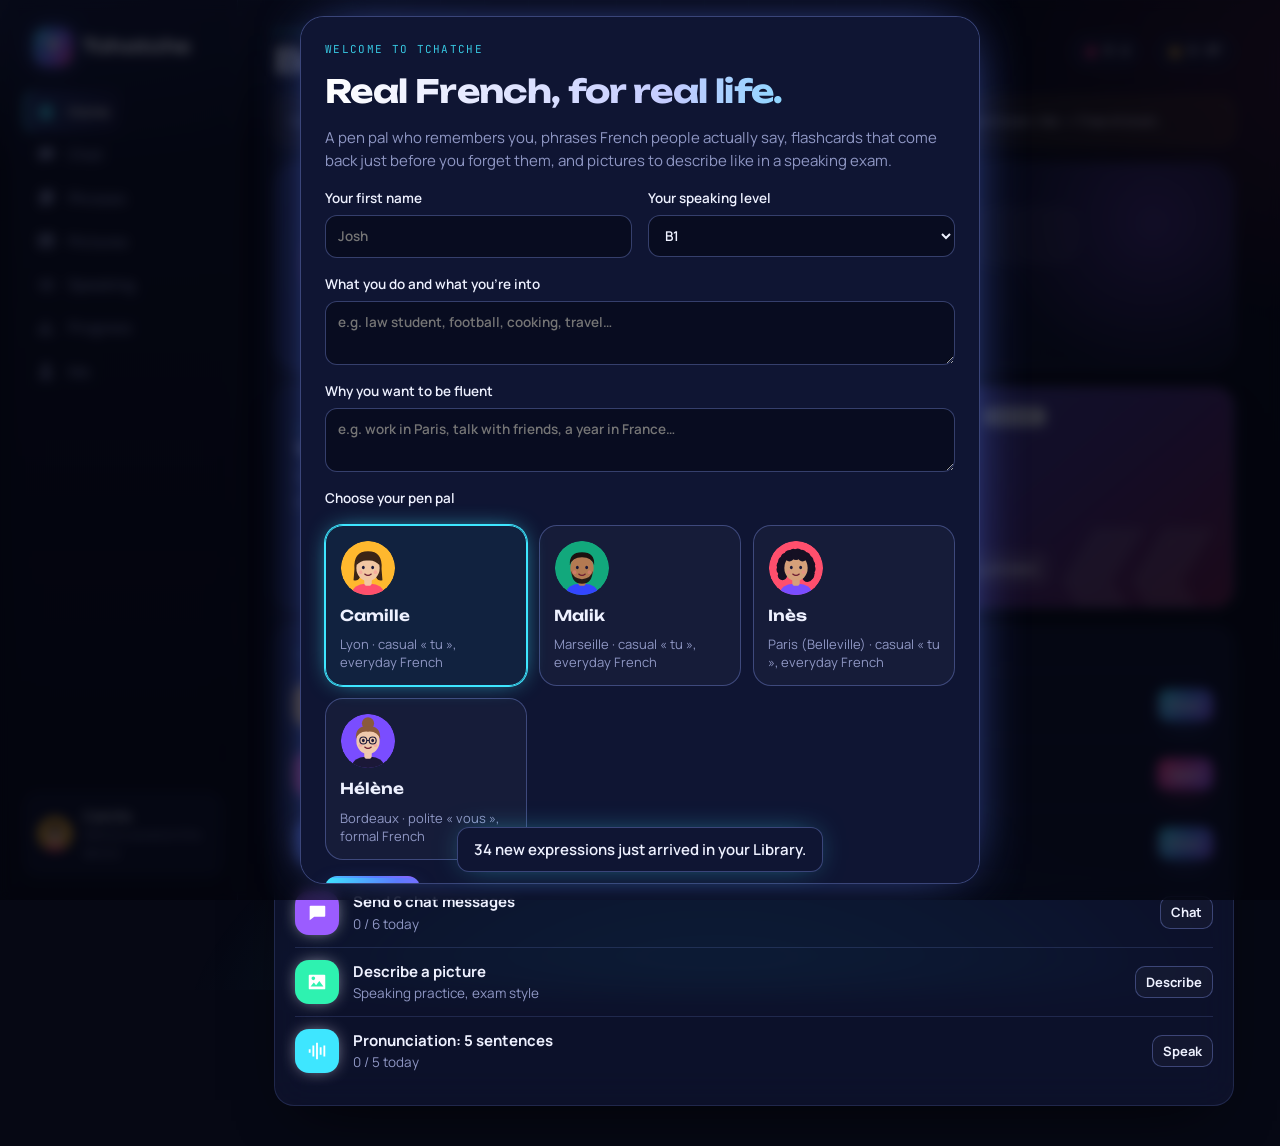
==== commit c0ed011a: "Today's 10: ten new library expressions a day, learnt then typed from memory Learn all 10 (listen, e" ====
--- a/index.html
+++ b/index.html
@@ -380,6 +380,7 @@
 main .view:not([hidden]){animation:viewIn .3s cubic-bezier(.2,.8,.2,1)}
 @keyframes viewIn{from{opacity:0;transform:translateY(10px)}to{opacity:1;transform:none}}
 @media (prefers-reduced-motion:reduce){*,body::before{animation:none!important;transition:none!important}}
+.shake{animation:shake .35s}@keyframes shake{20%,60%{transform:translateX(-6px)}40%,80%{transform:translateX(6px)}}
 </style>
 
 <div class="app">
@@ -1447,13 +1448,25 @@
 /* ---------------- voice ---------------- */
 const IOS=/iP(hone|ad|od)/.test(navigator.userAgent)||(navigator.platform==="MacIntel"&&navigator.maxTouchPoints>1);
 const SILENT_WAV="[data-uri]";
-const Voice={ voices:[], ok:"speechSynthesis" in window,
-  init(){ if(!this.ok) return; const load=()=>{ try{ this.voices=speechSynthesis.getVoices().filter(v=>/^fr/i.test(v.lang)); }catch(e){} if(curView==="moi") renderMe(); }; load(); try{ speechSynthesis.onvoiceschanged=load; }catch(e){} },
-  pick(){ const p=S.main.profile; if(p.voice){ const v=this.voices.find(x=>x.name===p.voice); if(v) return v; }
-    // iPhones list French voices that aren't downloaded and play them silently: let iOS pick its installed default
-    if(IOS) return null;
-    const ok=this.voices.filter(v=>!/enhanced|premium|amélioré|eddy|flo|grandma|grandpa|reed|rocko|sandy|shelley|jacques/i.test(v.name));
-    return ok.find(v=>v.lang==="fr-FR"&&/google|amélie|thomas|marie|denise|henri/i.test(v.name))||ok.find(v=>v.lang==="fr-FR")||ok[0]||null; },
+const FUN_V=/eddy|flo\b|grandma|grandpa|reed|rocko|sandy|shelley|jacques|bad news|bahh|bells|boing|bubbles|cellos|good news|jester|organ|superstar|trinoids|whisper|wobble|zarvox|albert|fred|junior|kathy|ralph/i, MALE_V=/thomas|daniel|henri|paul|nicolas|antoine|mathieu|olivier|reed|rocko|eddy|grandpa|jacques/i;
+const Voice={ voices:[], ok:"speechSynthesis" in window, bad:new Set(), gen:0,
+  // the same name can exist twice on iPhone (standard and Enhanced), so voices are told apart by their URI
+  key(v){ return v.voiceURI||v.name; },
+  quality(v){ const s=(v.voiceURI||"")+" "+v.name; return /premium/i.test(s)?3:/enhanced|amélioré|ameliore|améliorée|neural|natural|online|google/i.test(s)?2:1; },
+  qLabel(q){ return q===3?"Premium":q===2?"Enhanced":"Standard"; },
+  label(v){ return v.name.replace(/\s*\((enhanced|premium|amélioré|améliorée|compact)\)/i,"").trim(); },
+  init(){ if(!this.ok) return; const load=()=>{ try{ this.voices=speechSynthesis.getVoices().filter(v=>/^fr/i.test(v.lang))
+      .sort((a,b)=>(FUN_V.test(a.name)-FUN_V.test(b.name))||((b.lang==="fr-FR")-(a.lang==="fr-FR"))||(this.quality(b)-this.quality(a))); }catch(e){} if(curView==="moi") renderMe(); };
+    load(); try{ speechSynthesis.onvoiceschanged=load; }catch(e){} },
+  find(k){ return this.voices.find(x=>this.key(x)===k)||this.voices.find(x=>x.name===k); },
+  pick(){ const p=S.main.profile; if(p.voice){ const v=this.find(p.voice); if(v&&!this.bad.has(this.key(v))) return v; }
+    // automatic: the best downloaded voice, a man's voice for male pen pals and a woman's for female ones
+    const male=pal().fem===false, ok=this.voices.filter(v=>!FUN_V.test(v.name)&&!this.bad.has(this.key(v)));
+    const rank=v=>this.quality(v)*10+(v.lang==="fr-FR"?4:0)+(MALE_V.test(v.name)===male?2:0);
+    const best=ok.slice().sort((a,b)=>rank(b)-rank(a));
+    // iPhones list standard voices that aren't downloaded and play them silently, so only Enhanced/Premium ones are chosen there
+    if(IOS) return best.find(v=>this.quality(v)>=2)||null;
+    return best[0]||null; },
   session(){ try{ if(navigator.audioSession) navigator.audioSession.type="playback"; }catch(e){} },
   unlocked:false, heard:false, hinted:false,
   unlock(){ if(this.unlocked||!this.ok) return; this.unlocked=true; this.session();
@@ -1462,12 +1475,14 @@
   chunks(t){ const parts=String(t).match(/[^.!?…]+[.!?…]*\s*/g)||[t]; const out=[]; let cur=""; for(const x of parts){ if((cur+x).length>180&&cur){ out.push(cur); cur=""; } cur+=x; } if(cur.trim()) out.push(cur); return out; },
   speak(text,rate){ if(!this.ok){ toast("Text-to-speech isn't available in this browser."); return; }
     const t=String(text).replace(/[«»*_#]/g,"").replace(/[\u{1F300}-\u{1FAFF}\u{2600}-\u{27BF}]/gu,"").trim(); if(!t) return;
-    const parts=this.chunks(t), v=this.pick(); let started=false;
+    const parts=this.chunks(t), v=this.pick(), gen=++this.gen; let started=false, blocked=false;
+    // a voice that never starts (e.g. deleted from the phone) is skipped and the line is said again with the next best one
+    if(v) setTimeout(()=>{ if(gen===this.gen&&!started&&!blocked){ this.bad.add(this.key(v)); try{ speechSynthesis.cancel(); }catch(e){} this.speak(text,rate); } },1800);
     const go=()=>{ try{
       parts.forEach((c,i)=>{ const u=new SpeechSynthesisUtterance(c); if(v) u.voice=v; u.lang=v?v.lang:"fr-FR"; u.rate=rate||S.main.profile.rate||1; u.volume=1; u.pitch=1;
         u.onstart=()=>{ started=true; this.heard=true; setTalking(true); };
         u.onend=()=>{ if(i===parts.length-1) setTalking(false); };
-        u.onerror=e=>{ setTalking(false); if(e.error==="not-allowed") this.hint(true); };
+        u.onerror=e=>{ setTalking(false); if(e.error==="not-allowed"){ blocked=true; this.hint(true); } else if(e.error==="interrupted"||e.error==="canceled") blocked=true; };
         speechSynthesis.speak(u); });
       speechSynthesis.resume(); this.unlocked=true;
       setTimeout(()=>{ if(!started&&!speechSynthesis.speaking) this.hint(false); },2500);
@@ -1480,8 +1495,17 @@
   },
   hint(blocked){ if(this.hinted) return; this.hinted=true;
     toast(blocked?"Your browser blocks automatic sound: tap ▶ Listen once to switch it on.":"No sound? On iPhone, turn off silent mode (switch on the side) and turn the volume up, then tap ▶ Listen. You can test it in Me → Voice.",9000); },
-  stop(){ try{ speechSynthesis.cancel(); }catch(e){} setTalking(false); }
+  stop(){ this.gen++; try{ speechSynthesis.cancel(); }catch(e){} setTalking(false); }
 };
+function voiceOptions(){ const cur=S.main.profile.voice, sel=v=>cur&&(Voice.key(v)===cur||(!Voice.voices.some(x=>Voice.key(x)===cur)&&v.name===cur))?"selected":"";
+  const opt=v=>`<option value="${esc(Voice.key(v))}" ${sel(v)}>${esc(Voice.label(v))} · ${Voice.qLabel(Voice.quality(v))}${v.lang!=="fr-FR"?" · "+esc(v.lang):""}</option>`;
+  const best=Voice.voices.filter(v=>!FUN_V.test(v.name)&&Voice.quality(v)>=2), std=Voice.voices.filter(v=>!FUN_V.test(v.name)&&Voice.quality(v)<2), fun=Voice.voices.filter(v=>FUN_V.test(v.name));
+  return `<option value="" ${cur?"":"selected"}>Automatic: best voice for each pen pal (recommended)</option>`
+    +(best.length?`<optgroup label="Best quality">${best.map(opt).join("")}</optgroup>`:"")
+    +(std.length?`<optgroup label="Standard (can sound grainy)">${std.map(opt).join("")}</optgroup>`:"")
+    +(fun.length?`<optgroup label="Fun voices">${fun.map(opt).join("")}</optgroup>`:""); }
+function voiceDiag(){ const best=Voice.voices.filter(v=>!FUN_V.test(v.name)&&Voice.quality(v)>=2), v=Voice.pick();
+  return `${Voice.voices.length} French voice${Voice.voices.length===1?"":"s"} found · best quality: ${best.length?best.map(x=>esc(Voice.label(x))+" ("+Voice.qLabel(Voice.quality(x))+")").join(", "):"none yet"} · ${esc(pal().name)} uses: ${v?esc(Voice.label(v))+" ("+Voice.qLabel(Voice.quality(v))+")":"the phone's default voice"}`; }
 function setTalking(on){ $$(".av.live").forEach(el=>el.classList.toggle("talking",on)); document.body.classList.toggle("speaking",on); }
 const SR=window.SpeechRecognition||window.webkitSpeechRecognition;
 let micBlocked=false, rec=null;
@@ -1631,7 +1655,9 @@
   const p=S.main.profile, pp=pal(), l=dayLog(), due=dueCards().length, nl=Math.min(newLeft(),newAvailable());
   const g=GREET[p.penpal]||GREET.camille; const greet=g[dayNum()%g.length].replace("{n}",p.name||"toi");
   const pct=Math.min(1,l.xp/150), C=2*Math.PI*50;
+  const dd=dailyState();
   const tasks=[
+    {ic:I.cards,c:"var(--amber, #ffb82e)",t:"Today's 10 new expressions",s:dd.phase==="done"?`Done: ${dd.score}/${dd.items.length} right first time`:dd.phase==="test"?"Test in progress: finish it":"Learn 10, then type them from memory",done:dd.phase==="done",btn:`<button class="btn sm ${dd.phase==="done"?"":"primary"}" data-act="daily">${dd.phase==="done"?"Results":dd.li||dd.phase==="test"?"Continue":"Start"}</button>`},
     {ic:I.mail,c:"var(--rose)",t:`Letter of the day from ${pp.name}`,s:S.main.letterDate===dkey()?"Read. Reply in Chat.":`${pp.name} has written to you. Open it and reply.`,done:S.main.letterDate===dkey(),btn:`<button class="btn sm ${S.main.letterDate===dkey()?"":"rose"}" data-act="letter">${S.main.letterDate===dkey()?"Read again":"Open"}</button>`},
     {ic:I.cards,c:"var(--blue)",t:"Phrase session",s:`${due} to review · ${nl} new`,done:(due===0&&nl===0)||l.reviews>=30,btn:`<button class="btn sm primary" data-act="session">Start</button>`},
     {ic:I.chat,c:"var(--violet)",t:"Send 6 chat messages",s:`${Math.min(l.msgs,6)} / 6 today`,done:l.msgs>=6,btn:`<button class="btn sm" data-go="chat">Chat</button>`},
@@ -1657,6 +1683,7 @@
     if(act==="say-expr") Voice.speak(ex[0]+". "+ex[3]);
     if(act==="add-expr"){ const c=addCard({fr:ex[0],en:ex[1],reg:ex[2],ex:ex[3],note:ex[4],src:"gen"}); toast(c?"Added to your phrases.":"Already in your phrase bank."); }
     if(act==="session"){ go("phrases"); startSession(false); }
+    if(act==="daily") dailyStart();
     if(act==="letter") openLetter(a);
   };
 }
@@ -1813,6 +1840,97 @@
   if(b.dataset.h==="use"){ const ta=$("#chatIn"); ta.value=(ta.value?ta.value+" ":"")+o.fr; ta.focus(); }
   if(b.dataset.h==="add"){ const c=addCard({fr:o.fr,en:o.en,reg:o.reg,ex:o.ex,src:"chat"}); toast(c?"Added to your phrases.":"Already in your phrase bank."); } }
 
+/* ---------------- Today's 10: ten new library expressions a day, learnt then typed from memory ---------------- */
+let dailyOpen=false;
+const DAILY_N=10;
+function dailyPick(n,avoid){ // spread across themes, newest pack expressions first, never one already in the bank
+  const by=new Map(); const rnd=(()=>{ let s=dayNum()*9301+(S.main.dailyBonus||0)*49297; return ()=>(s=(s*9301+49297)%233280)/233280; })();
+  SEED.forEach((x,i)=>{ if(hasFr(x[0])||avoid.has(x[0].toLowerCase())) return; const t=x[5]||"Essentiels"; if(!by.has(t)) by.set(t,[]); by.get(t).push(i); });
+  const themes=[...by.keys()].sort(()=>rnd()-.5), out=[];
+  const fresh=SEED.map((x,i)=>i).filter(i=>SEED[i][6]&&!hasFr(SEED[i][0])&&!avoid.has(SEED[i][0].toLowerCase())).slice(-40);
+  for(let k=0;k<2&&fresh.length;k++) out.push(fresh.splice(Math.floor(rnd()*fresh.length),1)[0]);
+  while(out.length<n&&themes.some(t=>by.get(t).length)) for(const t of themes){ const l=by.get(t); if(!l.length||out.length>=n) continue; const i=l.splice(Math.floor(rnd()*l.length),1)[0]; if(!out.includes(i)) out.push(i); }
+  return out.slice(0,n).map(i=>{ const x=SEED[i]; return {fr:x[0],en:x[1],reg:x[2],ex:x[3],note:x[4],t:x[5]||"",pid:x[6]||""}; }); }
+function dailyState(){ let d=S.main.daily; if(!d||d.d!==dkey()){ S.main.dailyBonus=0; d=S.main.daily={d:dkey(),items:dailyPick(DAILY_N,new Set()),phase:"learn",li:0,queue:[],qi:0,first:{},misses:{},hint:0,res:null,bonus:0}; saveMain(); } return d; }
+function dailyHistory(){ return S.main.dailyHist||(S.main.dailyHist={}); }
+function dailyStreak(){ const h=dailyHistory(); let n=0; const d=new Date(); if(!h[dkey(d)]) d.setDate(d.getDate()-1); while(h[dkey(d)]){ n++; d.setDate(d.getDate()-1); } return n; }
+function dailyItem(){ const d=dailyState(); return d.phase==="test"?d.items[d.queue[d.qi]]:d.items[d.li]; }
+function dailyHint(fr,level){ // level 1: first letter of each word; level 2: first half of each word
+  return fr.split(/(\s+)/).map(w=>/^\s+$/.test(w)?w:w.replace(/[\p{L}]+/gu,m=>{ const k=level>=2?Math.ceil(m.length/2):1; return m.slice(0,k)+"_".repeat(Math.max(0,m.length-k)); })).join(""); }
+function dailyCheck(input,item){ const lig=x=>String(x).replace(/œ/g,"oe").replace(/Œ/g,"OE").replace(/æ/g,"ae"); input=lig(input).replace(/\(e\)/gi,"").replace(/…|\.\.\./g,""); item={...item,fr:lig(item.fr)}; const a=norm(input); if(!a) return {g:0,msg:"No worries: here it is. Type it once to lock it in."};
+  let best={g:0,msg:"Not quite. Type the correct version once to lock it in."};
+  for(const v of variants(item.fr)){ const n=norm(v), n0=norm(v,false), a0=norm(input,false);
+    if(a===n) return {g:2,msg:"Parfait !"};
+    if(a0===n0) best={g:2,msg:"Correct! Just watch the accents.",acc:true};
+    else if(best.g<2&&lev(a0,n0)/Math.max(n0.length,1)<=.12) best={g:1,msg:"So close! A small slip. Type it once exactly to lock it in."}; }
+  return best; }
+function dailyStart(){ dailyState(); dailyOpen=true; if(curView!=="phrases") go("phrases"); else renderPhrases(); window.scrollTo({top:0,behavior:"smooth"}); }
+function dailyFinish(d){ d.phase="done"; const now=Date.now(); let ok=0;
+  d.items.forEach((it,i)=>{ const first=!!d.first[i]; if(first) ok++;
+    // every expression joins the spaced-repetition bank; ones you missed come back sooner
+    if(!hasFr(it.fr)){ const c={id:it.pid||"d"+uid(),fr:it.fr,en:it.en,reg:it.reg,ex:it.ex,note:it.note,src:"seed",added:now,due:now+(first?DAY:12*36e5),ivl:first?1:.5,ease:first?2.5:2.3,reps:1,lapses:0,last:now,hist:[first?2:0]};
+      S.cards[c.id]=c; Store.saveCard(c); } });
+  const h=dailyHistory(); const prev=h[d.d]; h[d.d]={n:(prev?prev.n:0)+d.items.length,ok:(prev?prev.ok:0)+ok};
+  d.score=ok; logAdd("newCards",d.items.length); logAdd("reviews",d.items.length); logAdd("correct",ok); addXP(20+ok*4); saveMain(); renderNav(); }
+function dailyCardHTML(){ const d=dailyState(), h=dailyHistory()[d.d], st=dailyStreak();
+  const sub=d.phase==="done"?`Done today: ${h?h.ok:d.score}/${h?h.n:DAILY_N} right first time. They're now in your reviews.`:d.phase==="test"?`Test in progress: ${Object.keys(d.first).length+Object.keys(d.misses).filter(k=>!(k in d.first)).length} of ${d.items.length} answered`:d.li?`Learning: ${d.li} of ${d.items.length} seen`:`10 new expressions from the library, picked for today. Learn them, then type them from memory.`;
+  return `<div class="card stack"><div class="row" style="justify-content:space-between;flex-wrap:nowrap;align-items:flex-start"><div><div class="eyebrow">Today's 10 · new every day</div><h2>${d.phase==="done"?"Today's 10: complete ✓":"Today's 10 new expressions"}</h2><p class="muted" style="margin-top:6px">${esc(sub)}</p></div>${st?`<div class="stat" style="flex:none;text-align:center"><b class="num">${st}</b><span>day${st===1?"":"s"} in a row</span></div>`:""}</div>
+    <div class="chips">${d.items.map(it=>`<span class="chip" style="cursor:default">${esc(it.fr)}</span>`).join("")}</div>
+    <div class="row">${d.phase==="done"?`<button class="btn" id="dailyGo">Review today's results</button><button class="btn primary" id="dailyMore">10 more (bonus)</button>`:`<button class="btn primary" id="dailyGo">${d.li||d.phase==="test"?"Continue":"Start"}</button>`}</div></div>`; }
+function dailyStageHTML(){ const d=dailyState(), n=d.items.length;
+  const head=(lab,pos,tot)=>`<div class="row" style="justify-content:space-between"><span class="eyebrow num">${lab} · ${pos} / ${tot}</span><button class="btn ghost sm" id="dailyQuit">Close</button></div><div class="progress"><i style="width:${Math.round((pos-1)/Math.max(tot,1)*100)}%"></i></div>`;
+  if(d.phase==="learn"){ const it=d.items[d.li];
+    return `<div class="card stage">${head("Step 1: learn",d.li+1,n)}<div class="eyebrow">${esc(it.t)} · <span class="reg reg-${esc(it.reg)}">${esc(it.reg)}</span></div>
+      <div class="prompt-big">${esc(it.fr)}</div><div class="prompt-sub">${esc(it.en)}</div>
+      ${it.ex?`<p style="font-size:16px"><i>${esc(it.ex)}</i></p>`:""}${it.note?`<p class="muted">${esc(it.note)}</p>`:""}
+      <div class="row"><button class="btn" id="dSay">${I.play} Listen</button>${it.ex?`<button class="btn" id="dSayEx">${I.play} Example</button>`:""}<button class="btn primary" id="dNext">${d.li+1<n?"Next":"I've seen all 10: test me"}</button></div>
+      <p class="muted" style="font-size:13px">Say it out loud once and picture when you'd use it. In step 2 you'll type all 10 from memory.</p></div>`; }
+  if(d.phase==="test"){ const it=dailyItem(), idx=d.queue[d.qi], left=d.queue.length-d.qi, r=d.res;
+    const prompt=`<div class="eyebrow">Type it in French · <span class="reg reg-${esc(it.reg)}">${esc(it.reg)}</span>${d.misses[idx]?` · try ${d.misses[idx]+1}`:""}</div><div class="prompt-big">${esc(it.en)}</div>${d.hint&&!r?`<div class="prompt-sub mono" style="letter-spacing:.06em">${esc(dailyHint(it.fr,d.hint))}</div>`:""}`;
+    let below;
+    if(!r) below=`<div class="answer-row"><input type="text" id="dAns" autocomplete="off" autocorrect="off" autocapitalize="off" spellcheck="false" placeholder="Type the French expression…"><button class="iconbtn" id="dMic" title="Dictate" style="height:auto;width:50px">${I.mic}</button></div>
+      <div class="row"><button class="btn primary" id="dCheck">Check</button><button class="btn ghost" id="dHint" ${d.hint>=2?"disabled":""}>${d.hint?"More hint":"Hint"}</button><button class="btn ghost" id="dDunno">Show me</button><span class="muted" style="font-size:13px">${left} left · Enter to check</span></div>`;
+    else if(r.g===2) below=`<div class="verdict good"><b>${esc(r.msg)}</b>${r.input?`<div>Your answer: ${esc(r.input)}</div>`:""}<div style="font-size:18px">✓ <b>${esc(it.fr)}</b> <button class="btn sm ghost" id="dSayAns">${I.play}</button></div>${it.ex?`<div class="muted"><i>${esc(it.ex)}</i></div>`:""}</div><div class="row"><button class="btn primary" id="dCont">Next</button><span class="muted" style="font-size:13px">Enter to continue</span></div>`;
+    else below=`<div class="verdict ${r.g===1?"mid":"bad"}"><b>${esc(r.msg)}</b>${r.input?`<div>Your answer: <s>${esc(r.input)}</s></div>`:""}<div style="font-size:18px">✓ <b>${esc(it.fr)}</b> <button class="btn sm ghost" id="dSayAns">${I.play}</button></div>${it.ex?`<div class="muted"><i>${esc(it.ex)}</i></div>`:""}${it.note?`<div class="muted" style="font-size:13px">${esc(it.note)}</div>`:""}</div>
+      <div class="answer-row"><input type="text" id="dCopy" autocomplete="off" autocorrect="off" autocapitalize="off" spellcheck="false" placeholder="Type it correctly once…"></div><div class="row"><button class="btn primary" id="dCopyGo">Lock it in</button><span class="muted" style="font-size:13px">It comes back at the end of this test</span></div>`;
+    return `<div class="card stage">${head("Step 2: test",Math.min(d.qi+1,d.queue.length),d.queue.length)}${prompt}${below}</div>`; }
+  const h=dailyHistory()[d.d]||{ok:d.score,n};
+  return `<div class="card stage"><div class="row" style="justify-content:space-between"><span class="eyebrow">Today's 10 · complete</span><button class="btn ghost sm" id="dailyQuit">Close</button></div>
+    <h2>${d.score>=9?"Incroyable ! You nailed them.":d.score>=6?"Bien joué ! Most of them stuck.":"Good start: the tricky ones will come back in your reviews."}</h2>
+    <div class="statline"><div class="stat"><b class="num">${d.score}/${n}</b><span>right first time</span></div><div class="stat"><b class="num">${dailyStreak()}</b><span>day streak</span></div><div class="stat"><b class="num">${h.n}</b><span>new today</span></div></div>
+    <div class="bank-list">${d.items.map((it,i)=>`<div class="bank-item"><button class="iconbtn" data-say="${esc(it.fr)}" title="Listen" style="width:34px;height:34px">${I.play}</button><div style="min-width:0"><div class="fr">${d.first[i]?"✓":"↻"} ${esc(it.fr)} <span class="reg reg-${esc(it.reg)}">${esc(it.reg)}</span></div><div class="en">${esc(it.en)}</div></div><span></span><span class="muted mono" style="font-size:11px">${d.first[i]?"tomorrow":"in 12 h"}</span></div>`).join("")}</div>
+    <p class="muted" style="font-size:13.5px">All ${n} are now in your phrase reviews, so spaced repetition brings them back just before you'd forget them. Try using two of them with ${esc(pal().name)} today.</p>
+    <div class="row"><button class="btn primary" id="dailyMore">10 more (bonus)</button><button class="btn" data-go="chat">Use them with ${esc(pal().name)}</button></div></div>`; }
+function bindDaily(){ const q=id=>document.getElementById(id), d=dailyState();
+  if(q("dailyGo")) q("dailyGo").onclick=dailyStart;
+  if(q("dailyMore")) q("dailyMore").onclick=()=>{ S.main.dailyBonus=(S.main.dailyBonus||0)+1; const items=dailyPick(DAILY_N,new Set());
+    if(!items.length){ toast("You've learnt every expression in the library! New ones arrive several times a week."); return; }
+    Object.assign(d,{items,phase:"learn",li:0,queue:[],qi:0,first:{},misses:{},hint:0,res:null,bonus:(d.bonus||0)+1}); saveMain(); dailyOpen=true; renderPhrases(); };
+  if(q("dailyQuit")) q("dailyQuit").onclick=()=>{ dailyOpen=false; renderPhrases(); };
+  if(!dailyOpen||d.phase==="done") return; const it=dailyItem();
+  if(q("dSay")) q("dSay").onclick=()=>Voice.speak(it.fr);
+  if(q("dSayEx")) q("dSayEx").onclick=()=>Voice.speak(it.ex);
+  if(q("dSayAns")) q("dSayAns").onclick=()=>Voice.speak(it.fr);
+  if(q("dNext")) q("dNext").onclick=()=>{ if(d.li+1<d.items.length) d.li++; else { d.phase="test"; d.queue=d.items.map((_,i)=>i).sort(()=>Math.random()-.5); d.qi=0; d.hint=0; d.res=null; } saveMain(); renderPhrases(); };
+  const advance=()=>{ d.qi++; d.hint=0; d.res=null; if(d.qi>=d.queue.length) dailyFinish(d); saveMain(); renderPhrases(); };
+  const ans=q("dAns");
+  if(ans){ setTimeout(()=>ans.focus({preventScroll:true}),30); const idx=d.queue[d.qi];
+    const doCheck=()=>{ const r=dailyCheck(ans.value,it); r.input=ans.value.trim();
+      if(r.g===2&&!d.hint&&!d.misses[idx]) d.first[idx]=true;
+      if(r.g<2){ d.misses[idx]=(d.misses[idx]||0)+1; if(d.misses[idx]<=3) d.queue.push(idx); }
+      else if(d.hint&&!(idx in d.first)) d.first[idx]=false;
+      d.res=r; saveMain(); Voice.speak(it.fr); renderPhrases(); };
+    ans.onkeydown=e=>{ if(e.key==="Enter"){ e.preventDefault(); doCheck(); } };
+    q("dCheck").onclick=doCheck; q("dDunno").onclick=()=>{ ans.value=""; doCheck(); };
+    q("dHint").onclick=()=>{ d.hint=Math.min(2,d.hint+1); const v=ans.value; renderPhrases(); const a2=q("dAns"); if(a2) a2.value=v; };
+    q("dMic").onclick=e=>listen(ans,e.currentTarget); }
+  if(q("dCont")){ q("dCont").onclick=advance; setTimeout(()=>{ const b=q("dCont"); if(b) b.focus({preventScroll:true}); },30); }
+  const cp=q("dCopy");
+  if(cp){ setTimeout(()=>cp.focus({preventScroll:true}),30);
+    const lock=()=>{ const r=dailyCheck(cp.value,it); if(r.g===2){ toast("Locked in. 🔒"); advance(); } else { cp.classList.remove("shake"); void cp.offsetWidth; cp.classList.add("shake"); toast("Not quite: copy it exactly as shown (accents don't matter)."); } };
+    cp.onkeydown=e=>{ if(e.key==="Enter"){ e.preventDefault(); lock(); } }; q("dCopyGo").onclick=lock; }
+}
+
 /* ---------------- PHRASES ---------------- */
 let sess=null, genBusy=false, bankFilter="all", bankQ="", genTopic=TOPICS[0], genReg="mix";
 function startSession(weak){
@@ -1871,7 +1989,7 @@
   if(sess.mode==="cloze"){ const core=c.fr.replace(/[\s!?.…]+$/,"").replace(/\(e\)/g,""); const i=c.ex.toLowerCase().indexOf(core.toLowerCase()); const blank=c.ex.slice(0,i)+"_____"+c.ex.slice(i+core.length);
     prompt=`<div class="eyebrow">Fill in the gap</div><div class="prompt-big" style="font-size:clamp(22px,3.4vw,30px)">${esc(blank)}</div><div class="prompt-sub">${esc(c.en)}</div>`; }
   let below="";
-  if(sess.phase==="ask"){ below=`<div class="answer-row"><input type="text" id="ans" autocomplete="off" autocapitalize="off" spellcheck="false" placeholder="Your answer in French…"><button class="iconbtn" id="ansMic" title="Dictate" style="height:auto;width:50px">${I.mic}</button></div>
+  if(sess.phase==="ask"){ below=`<div class="answer-row"><input type="text" id="ans" autocomplete="off" autocorrect="off" autocapitalize="off" spellcheck="false" placeholder="Your answer in French…"><button class="iconbtn" id="ansMic" title="Dictate" style="height:auto;width:50px">${I.mic}</button></div>
     <div class="row"><button class="btn primary" id="checkBtn">Check</button><button class="btn ghost" id="dunno">I don't know</button><span class="muted" style="font-size:13px">Enter to check</span></div>`; }
   else { const r=sess.res; const cls=r.g>=2?"good":r.g===1?"mid":"bad";
     below=`<div class="verdict ${cls}"><b>${esc(r.msg)}</b>${r.input?`<div>Your answer: ${esc(r.input)}</div>`:""}<div style="font-size:18px">✓ <b>${esc(r.ans)}</b> <button class="btn sm ghost" id="sayAns">${I.play}</button></div>${c.ex&&sess.mode!=="cloze"?`<div class="muted"><i>${esc(c.ex)}</i></div>`:""}${sess.mode!=="fix"&&c.note?`<div class="muted" style="font-size:13px">${esc(c.note)}</div>`:""}</div>
@@ -1908,6 +2026,7 @@
   if(bankQ){ const n=norm(bankQ,false); list=list.filter(c=>norm(c.fr+" "+c.en,false).includes(n)); }
   list.sort((a,b)=>b.added-a.added);
   el.innerHTML=`${topbar("Your phrases","Active recall · spaced repetition")}
+  ${dailyOpen?dailyStageHTML():dailyCardHTML()}
   ${sess?stageHTML():`<div class="card stack"><div class="row" style="justify-content:space-between"><div><h2>${due+nl?`${due+nl} cards waiting`:"All caught up"}</h2><p class="muted">${due} to review · ${nl} new today (limit ${S.main.profile.newPerDay}/day, change it in Me)</p></div>
     <div class="row"><button class="btn primary" id="go">Start session</button>${weakN?`<button class="btn rose" id="goWeak">Weak spots (${weakN})</button>`:""}</div></div>
     <div class="statline"><div class="stat"><b class="num">${all.length}</b><span>in your bank</span></div><div class="stat"><b class="num">${learning}</b><span>learning</span></div><div class="stat"><b class="num">${mast}</b><span>mastered (21 d+)</span></div><div class="stat"><b class="num">${weakN}</b><span>weak spots</span></div></div>
@@ -1922,7 +2041,7 @@
     <div class="chips" id="bankF">${[["all","All"],["new","New"],["notes","My notes"],["weak","Weak spots"],["mastered","Mastered"],["fix","My mistakes"],["familier","Familier"],["argot","Argot"],["courant","Courant"],["soutenu","Soutenu"]].map(([k,l])=>`<button class="chip" data-f="${k}" aria-pressed="${bankFilter===k}">${l}</button>`).join("")}</div>
     <div class="bank-list">${list.slice(0,200).map(c=>`<div class="bank-item" data-id="${c.id}"><button class="iconbtn" data-b="say" title="Listen" style="width:34px;height:34px">${I.play}</button><div style="min-width:0"><div class="fr">${esc(c.fr)} <span class="reg reg-${esc(c.reg)}">${esc(c.src==="fix"?"mistake":c.reg)}</span></div><div class="en">${esc(c.en)}</div></div><div class="meter ${isWeak(c)?"weak":""}" title="${isNew(c)?"New":"Next review in "+Math.round(c.ivl)+" days"}"><i style="width:${isNew(c)?0:Math.min(100,c.ivl/30*100)}%"></i></div><button class="iconbtn" data-b="del" title="Delete" style="width:34px;height:34px">${I.x}</button></div>`).join("")||`<p class="muted" style="padding:12px 0">${all.length?"No phrases match.":"Your bank fills up from your first session: browse the library above, or generate as many as you like."}</p>`}</div>
     ${list.length>200?`<p class="muted">+ ${list.length-200} more. Use search to narrow it down.</p>`:""}</div>`;
-  if(sess) bindStage();
+  if(sess) bindStage(); bindDaily();
   const g=$("#go"); if(g) g.onclick=()=>startSession(false); const gw=$("#goWeak"); if(gw) gw.onclick=()=>startSession(true);
   $("#genReg").value=genReg; $("#genReg").onchange=e=>genReg=e.target.value;
   $("#topics").onclick=e=>{ const b=e.target.closest("button"); if(!b) return; genTopic=b.dataset.me?"__me":b.textContent; $$("#topics .chip").forEach(x=>x.setAttribute("aria-pressed",x===b)); };
@@ -2135,9 +2254,9 @@
       <label class="row" style="font-weight:600;font-size:14px;flex-wrap:nowrap"><input type="checkbox" id="pShowEN" ${p.showEN?"checked":""}> Show the English translation under every message</label>
       <button class="btn primary" id="saveProf">Save</button></div>
     <div class="card stack"><h2>Voice</h2>
-      ${Voice.ok?`<label class="f">French voice<select id="vSel"><option value="" ${S.main.profile.voice?"":"selected"}>Automatic (recommended)</option>${Voice.voices.map(v=>`<option value="${esc(v.name)}" ${S.main.profile.voice===v.name?"selected":""}>${esc(v.name)} (${esc(v.lang)})</option>`).join("")}</select></label>
+      ${Voice.ok?`<label class="f">French voice<select id="vSel">${voiceOptions()}</select></label>
       <label class="f">Speed: <b id="rateV">${p.rate}</b><input type="range" id="vRate" min="0.6" max="1.2" step="0.05" value="${p.rate}"></label>
-      <button class="btn" id="vTest">${I.play} Test the voice</button><p class="muted mono" id="vDiag" style="font-size:12px">${Voice.voices.length} French voice${Voice.voices.length===1?"":"s"} found · ${esc(S.main.profile.voice||"automatic system voice")}</p>`:`<p class="muted">Your browser doesn't offer text-to-speech.</p>`}
+      <button class="btn" id="vTest">${I.play} Test the voice</button><p class="muted mono" id="vDiag" style="font-size:12px">${voiceDiag()}</p>`:`<p class="muted">Your browser doesn't offer text-to-speech.</p>`}
       <p class="muted" style="font-size:13.5px">No sound? Turn off your phone's silent mode, turn the volume up, check no Bluetooth headphones are connected, then tap "Test the voice".</p>
       <button class="btn" id="micHelp">${I.mic} How to speak out loud</button></div>
   </div>
